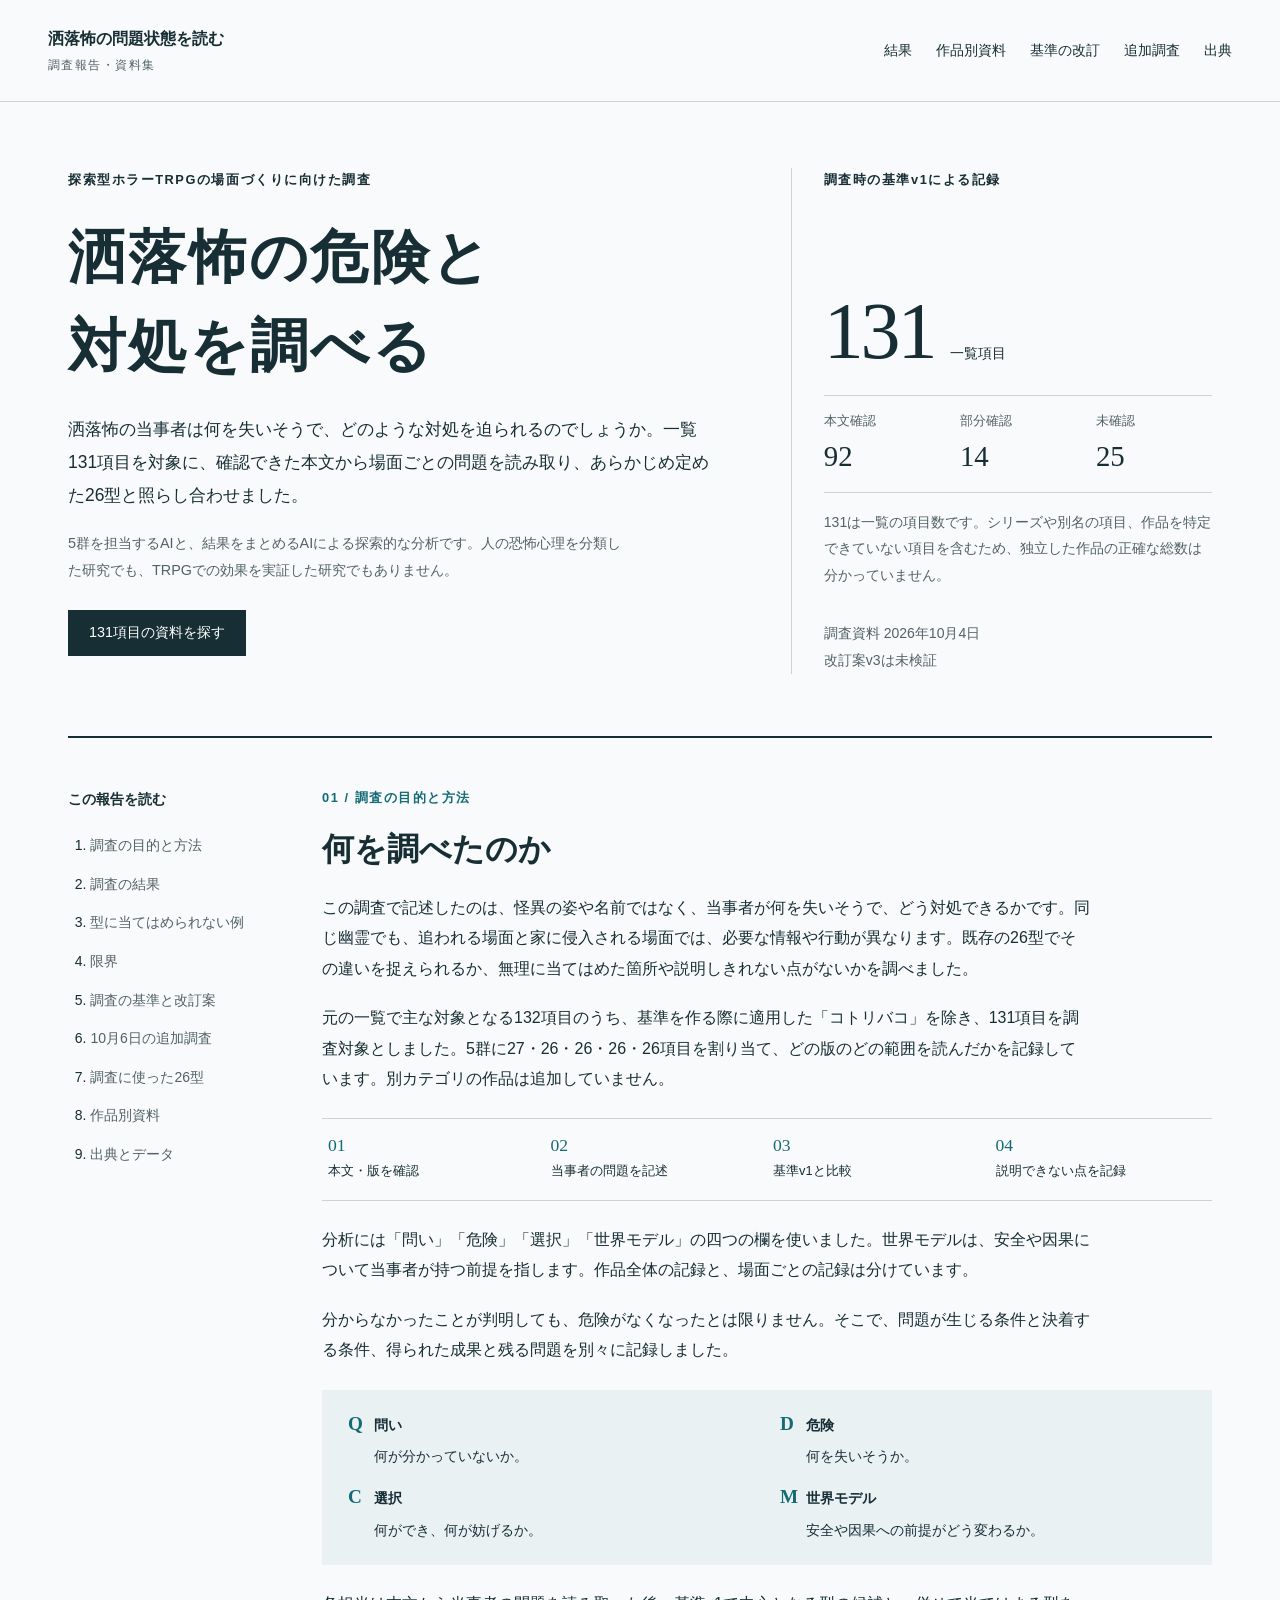
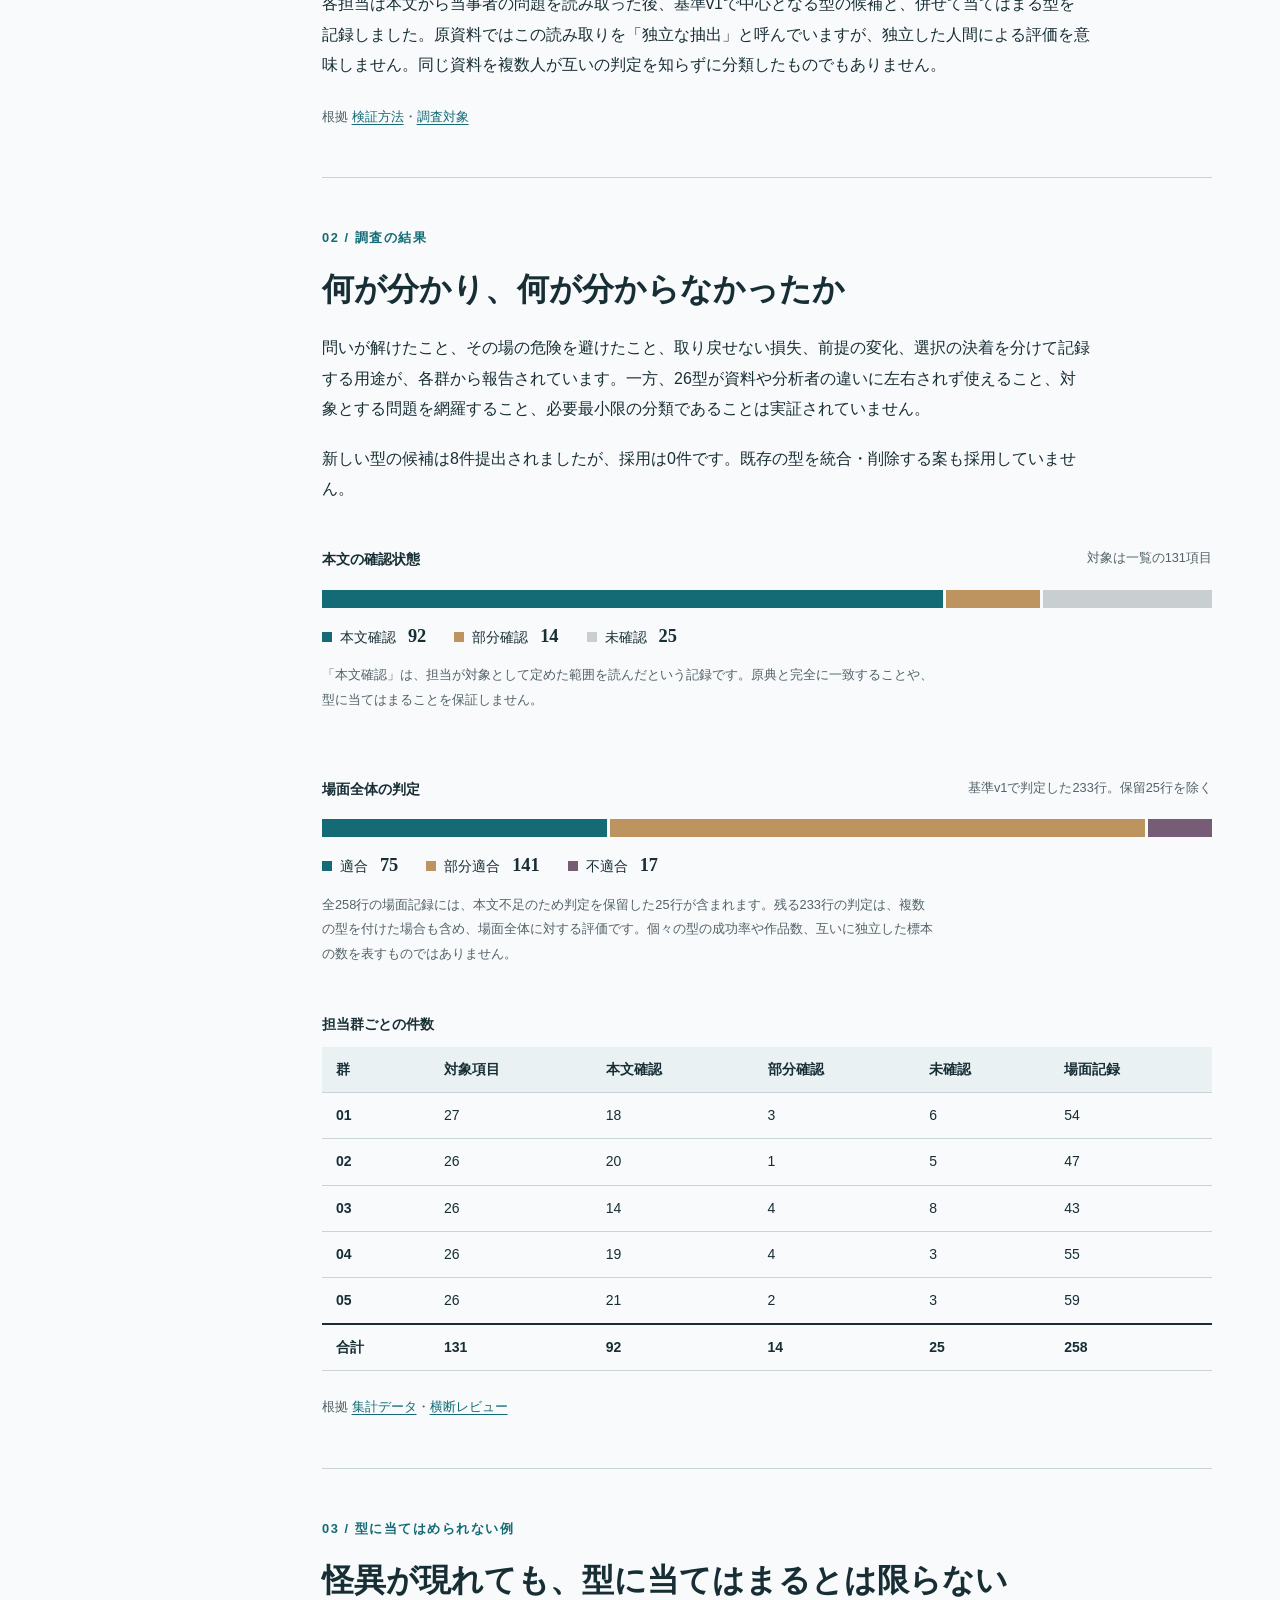
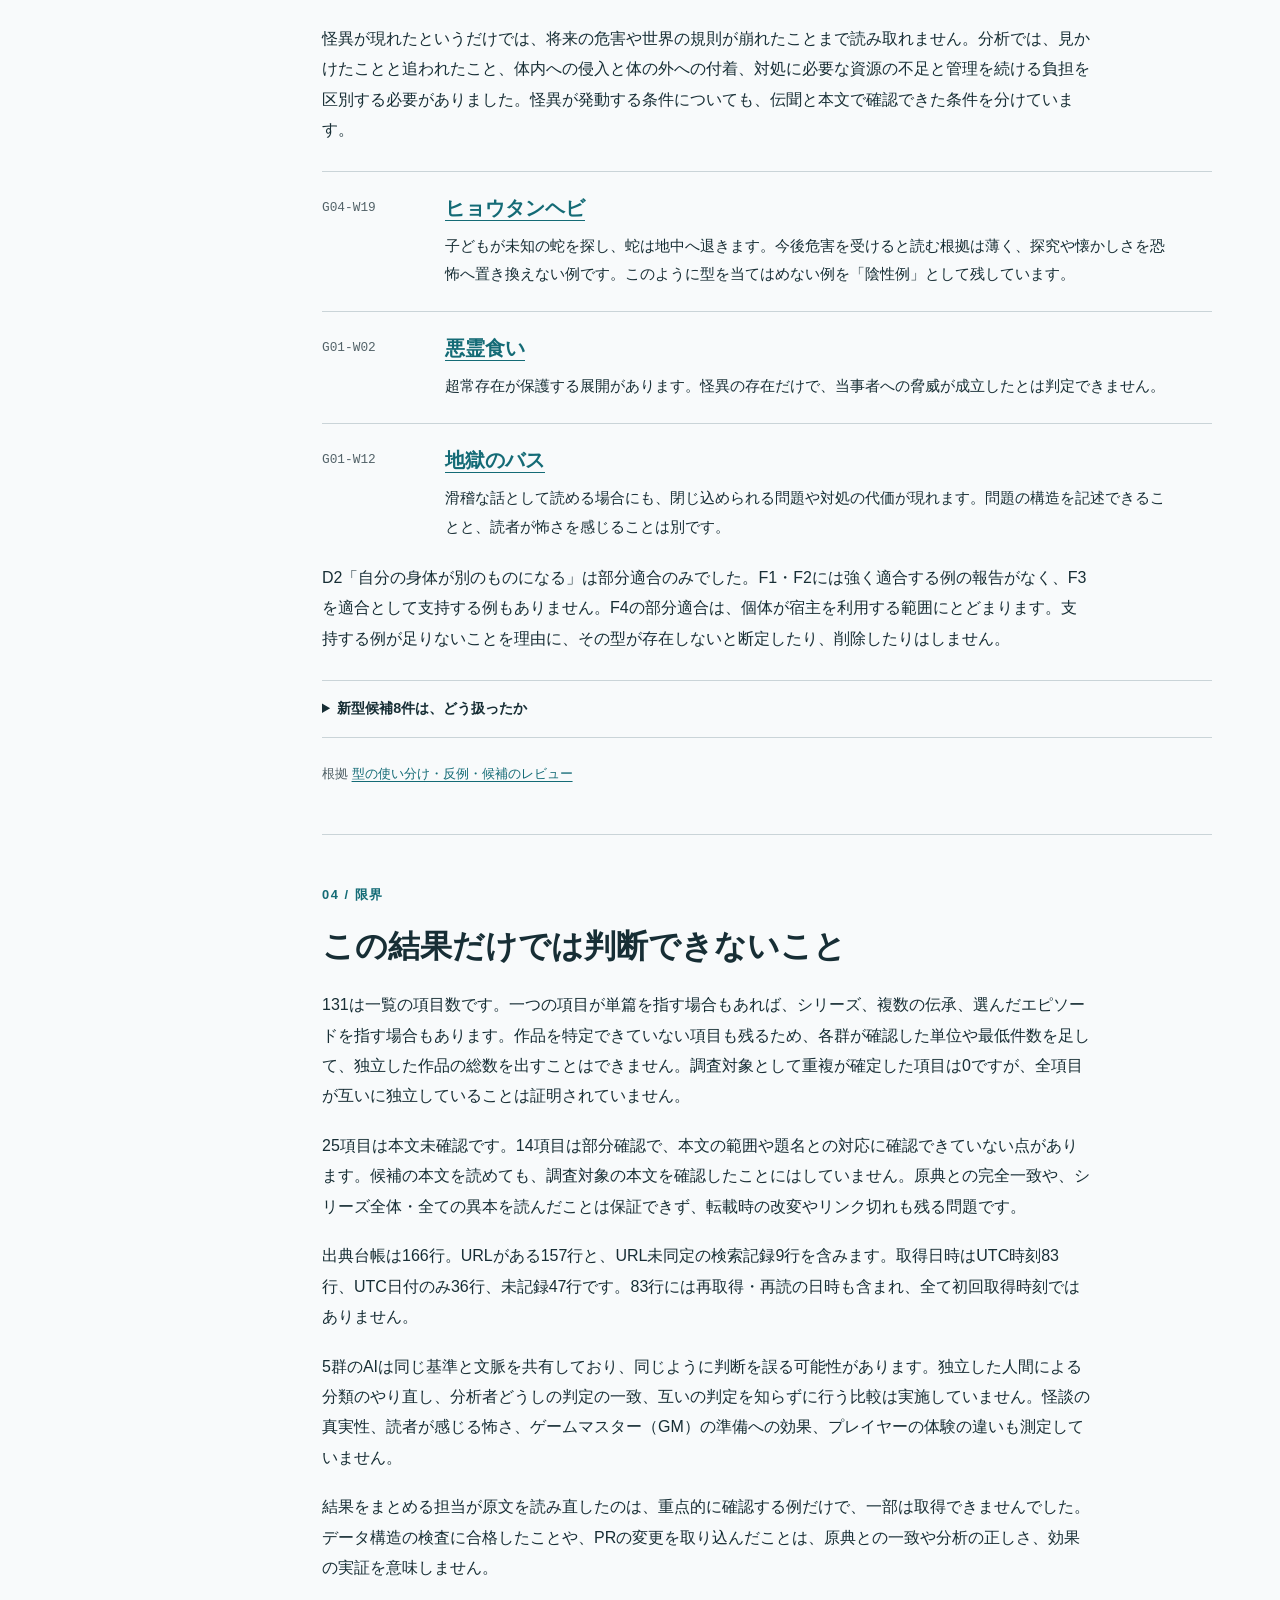
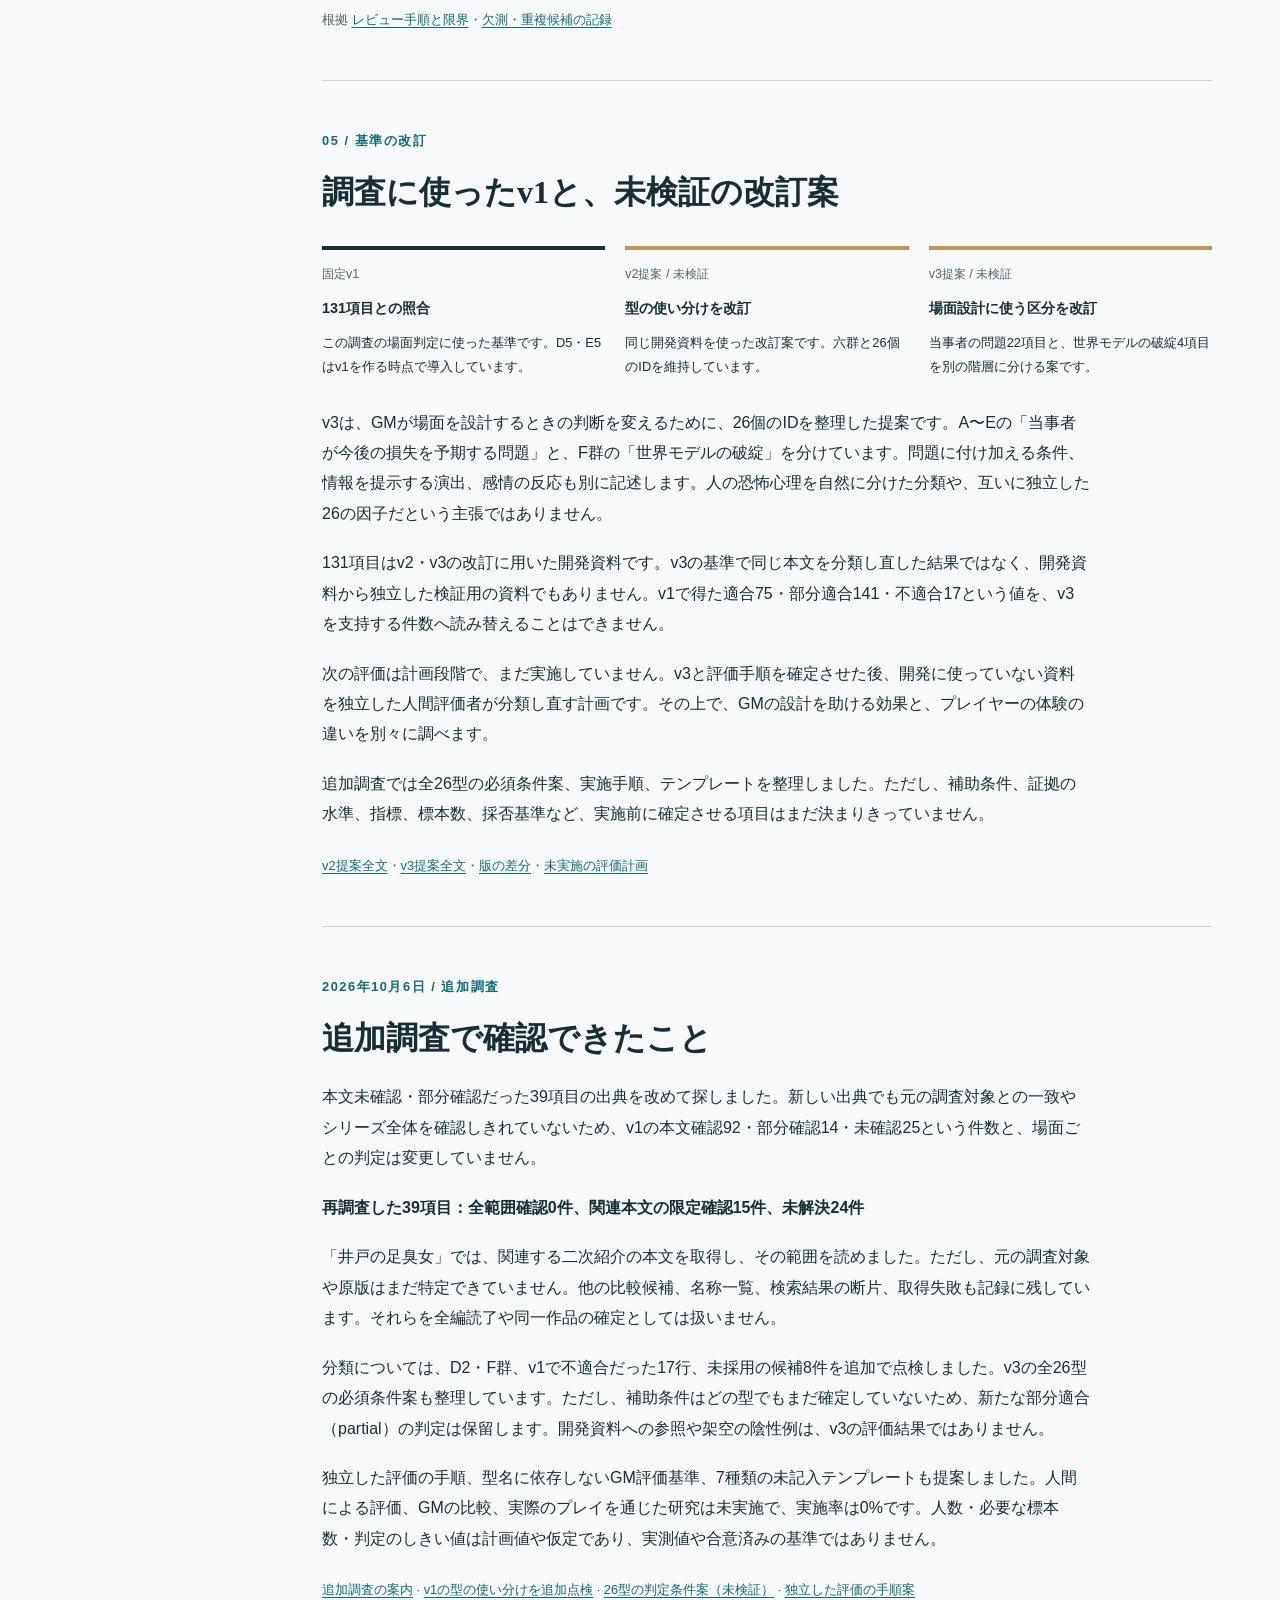
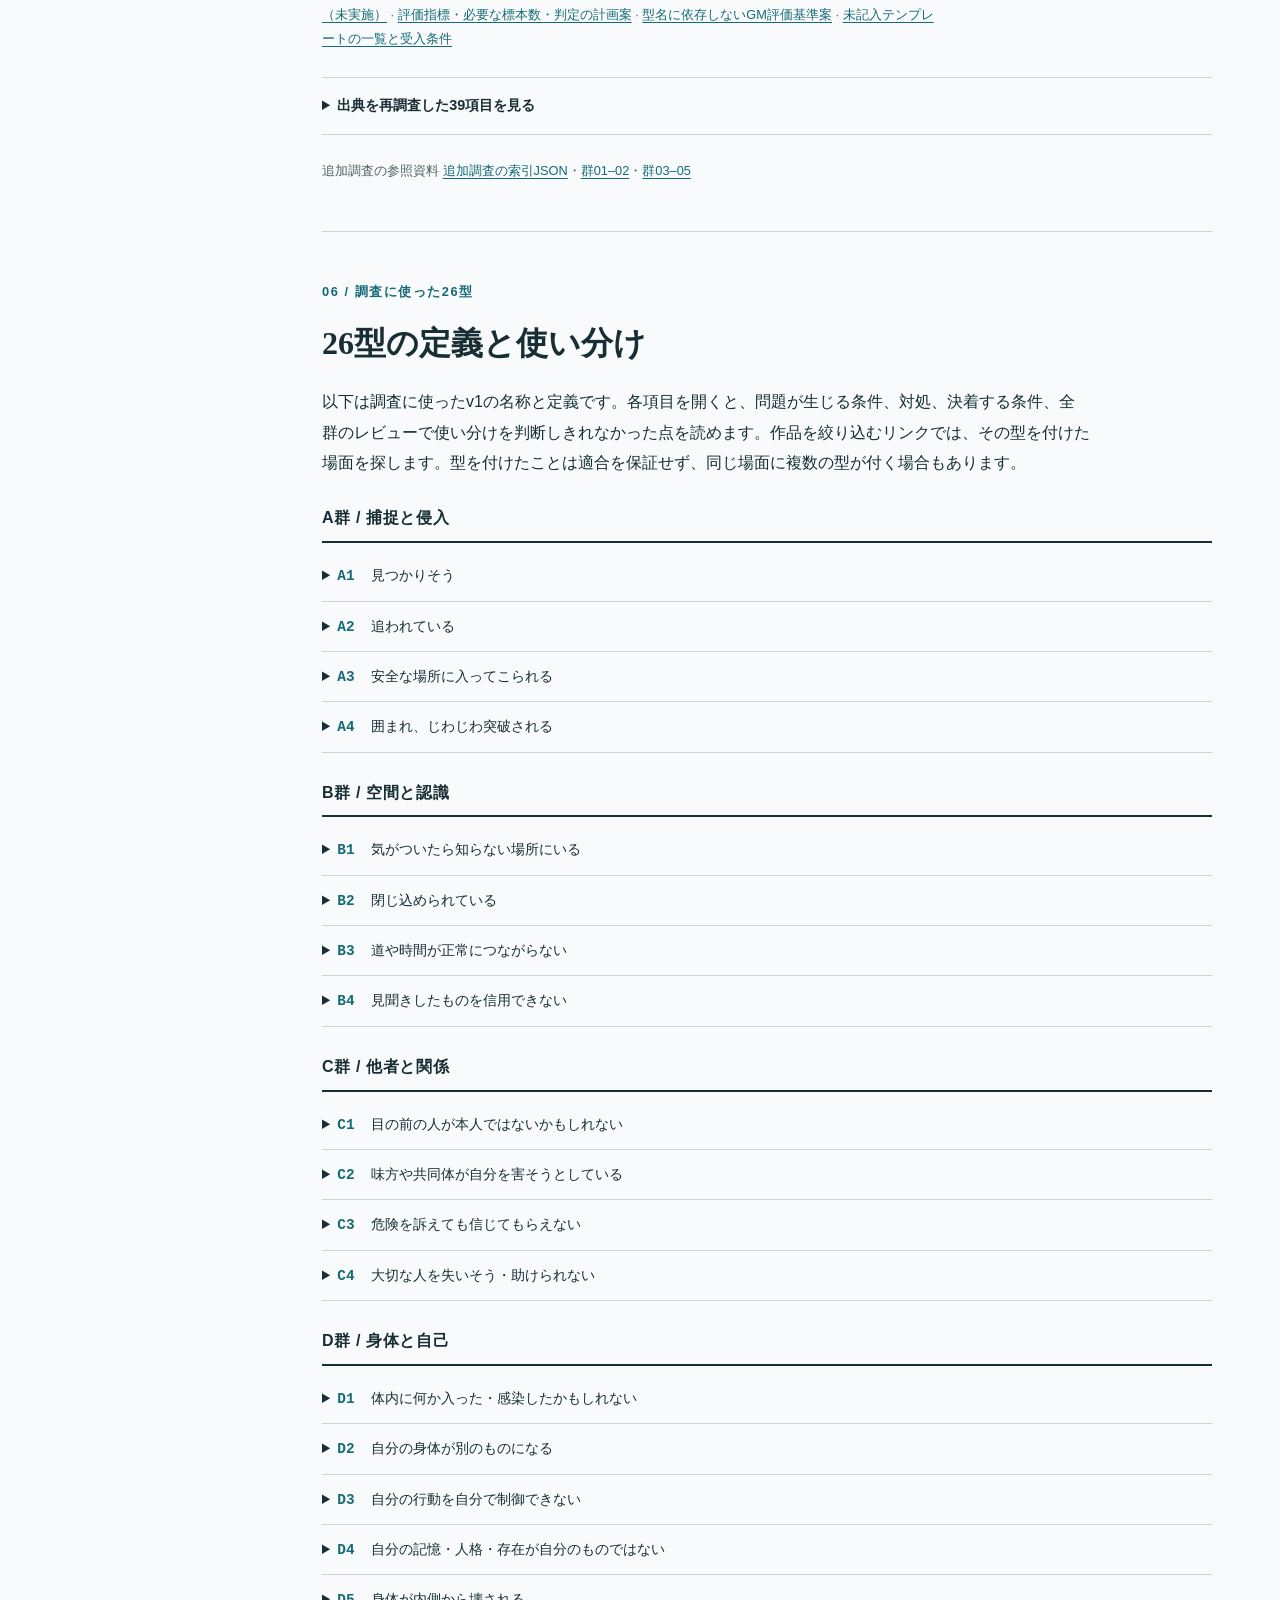
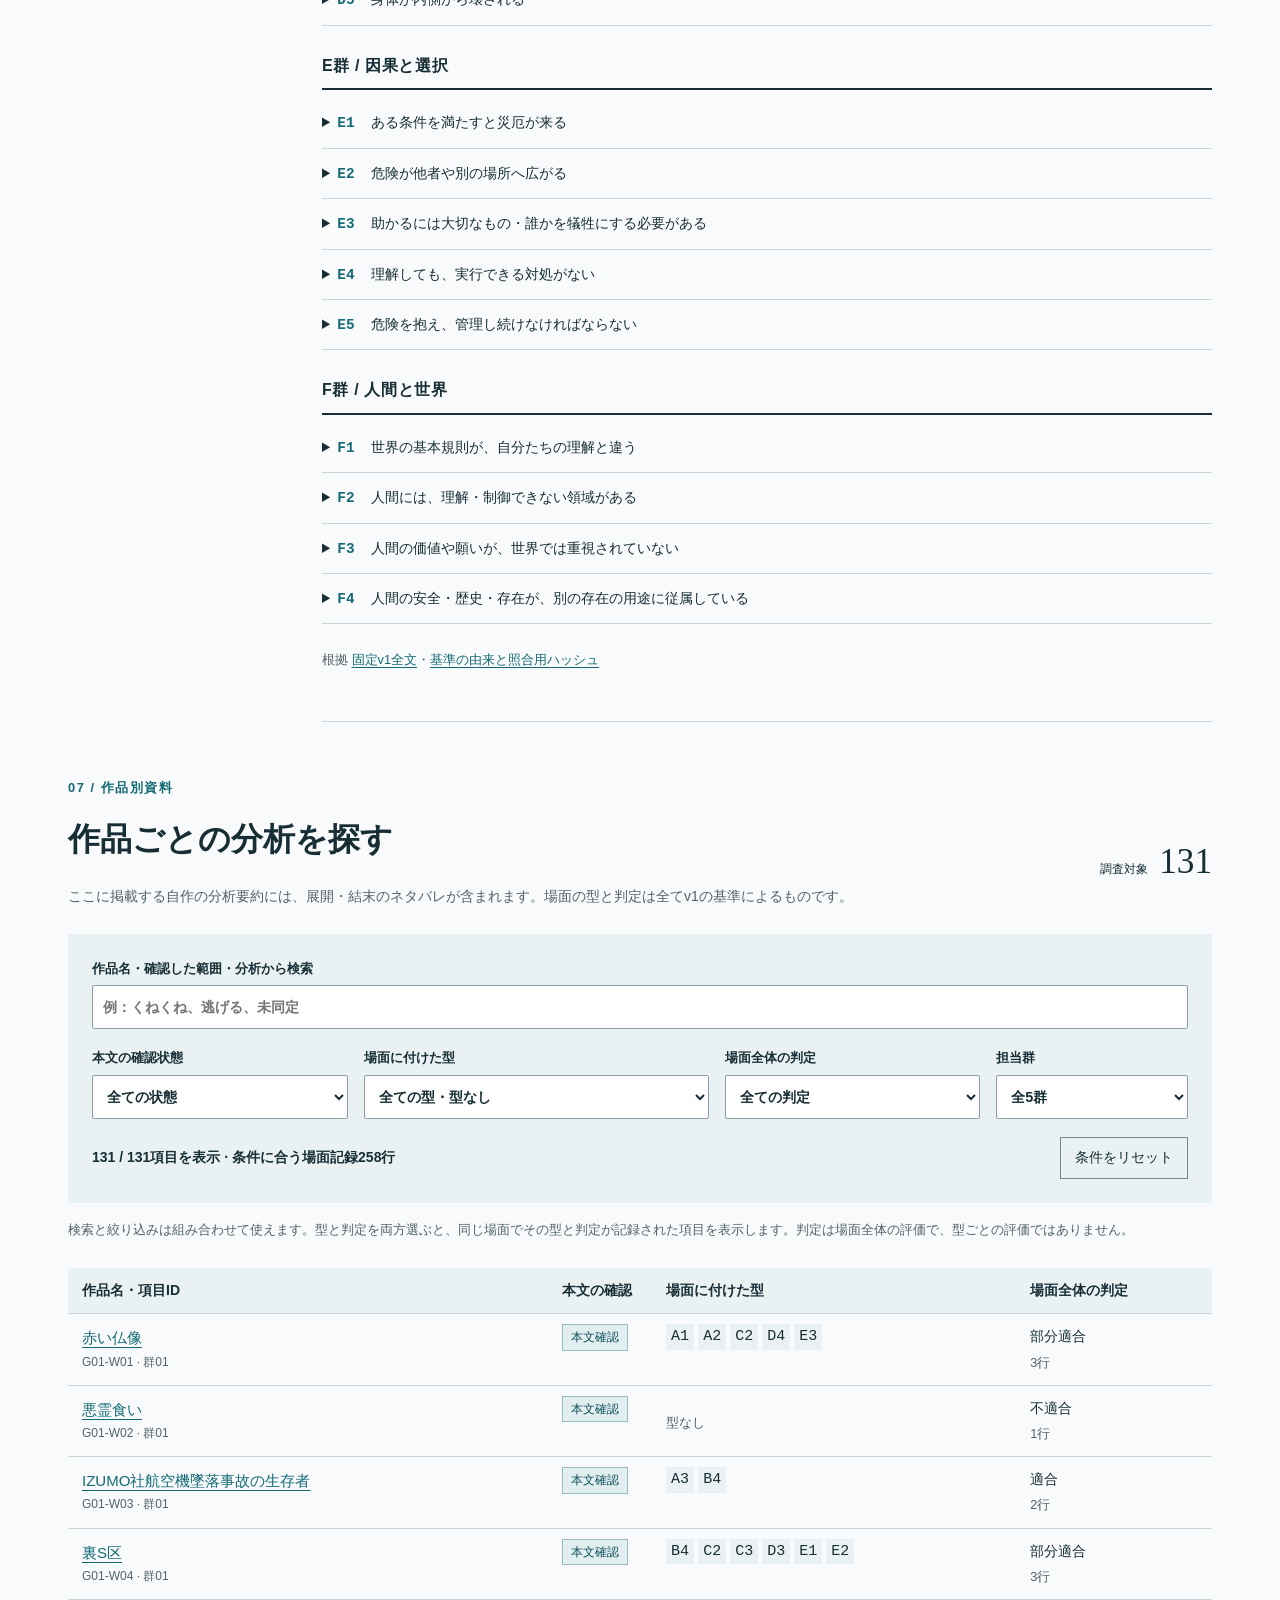
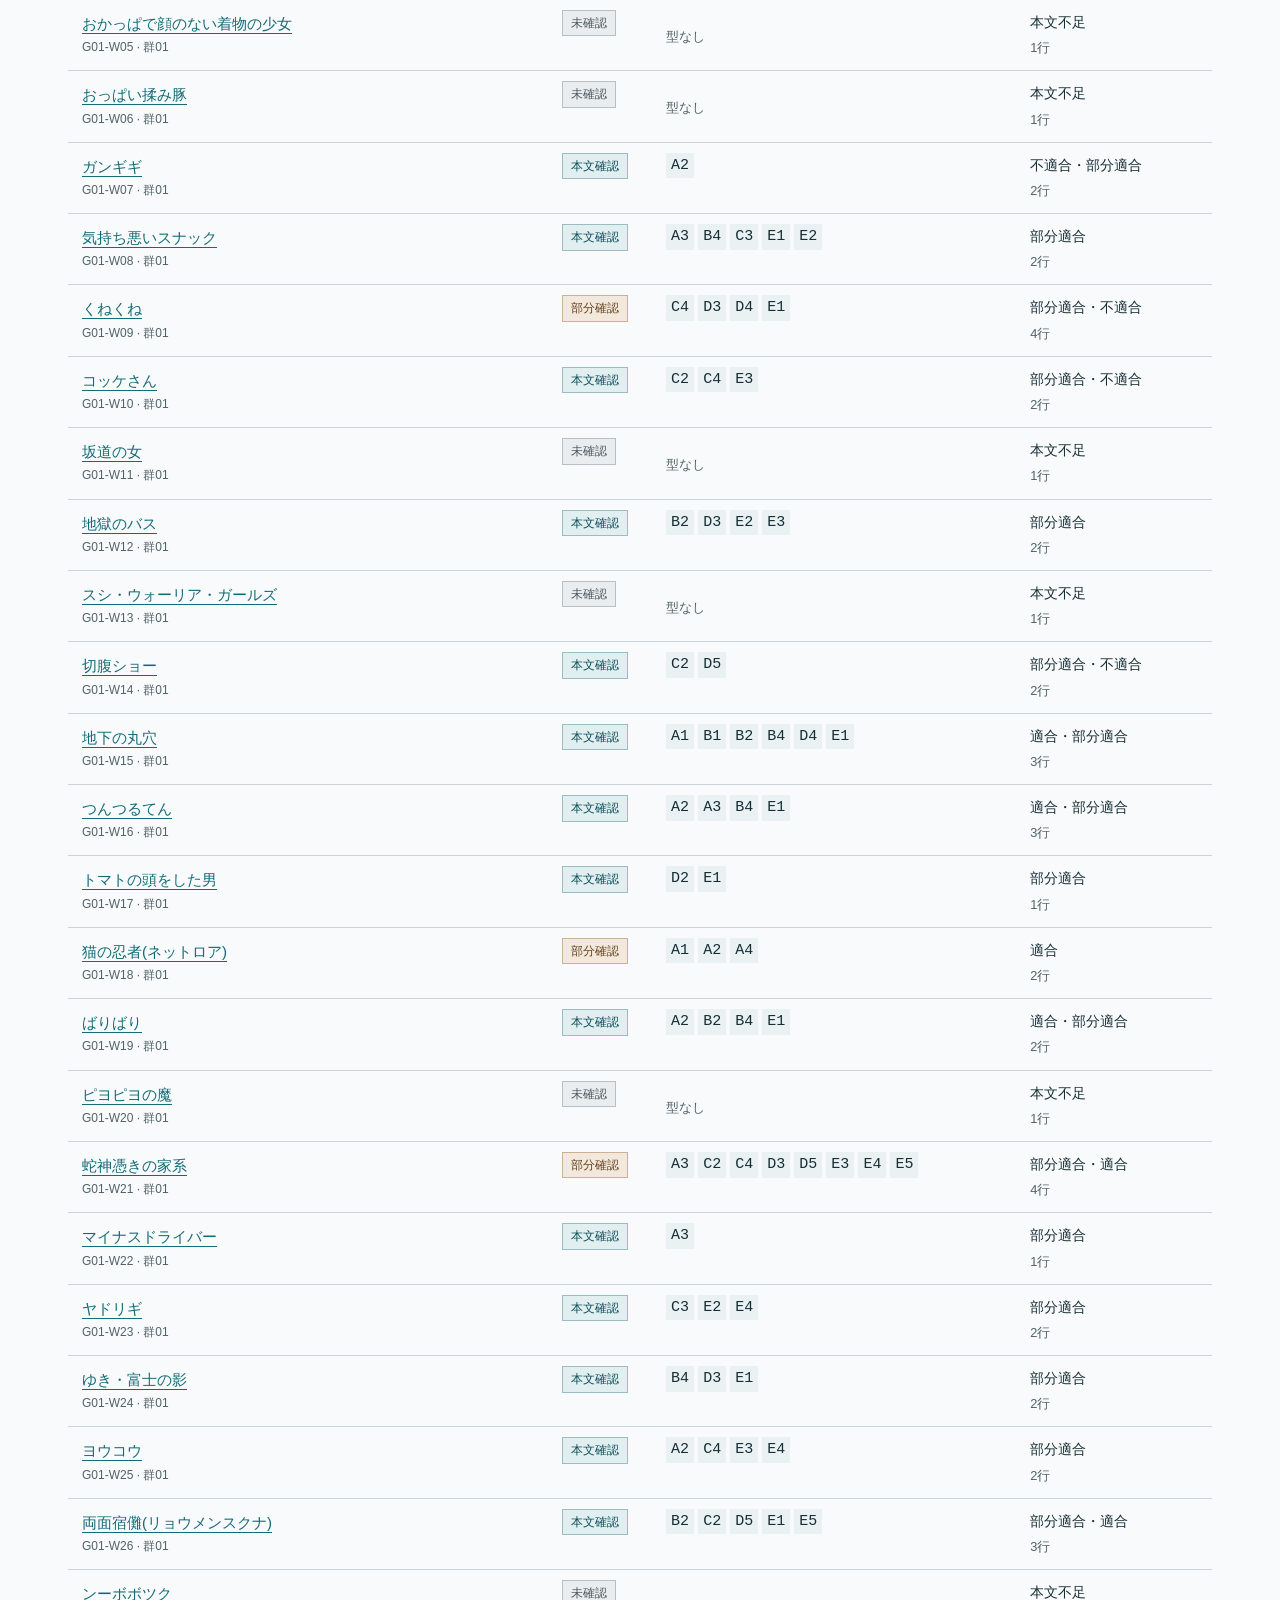
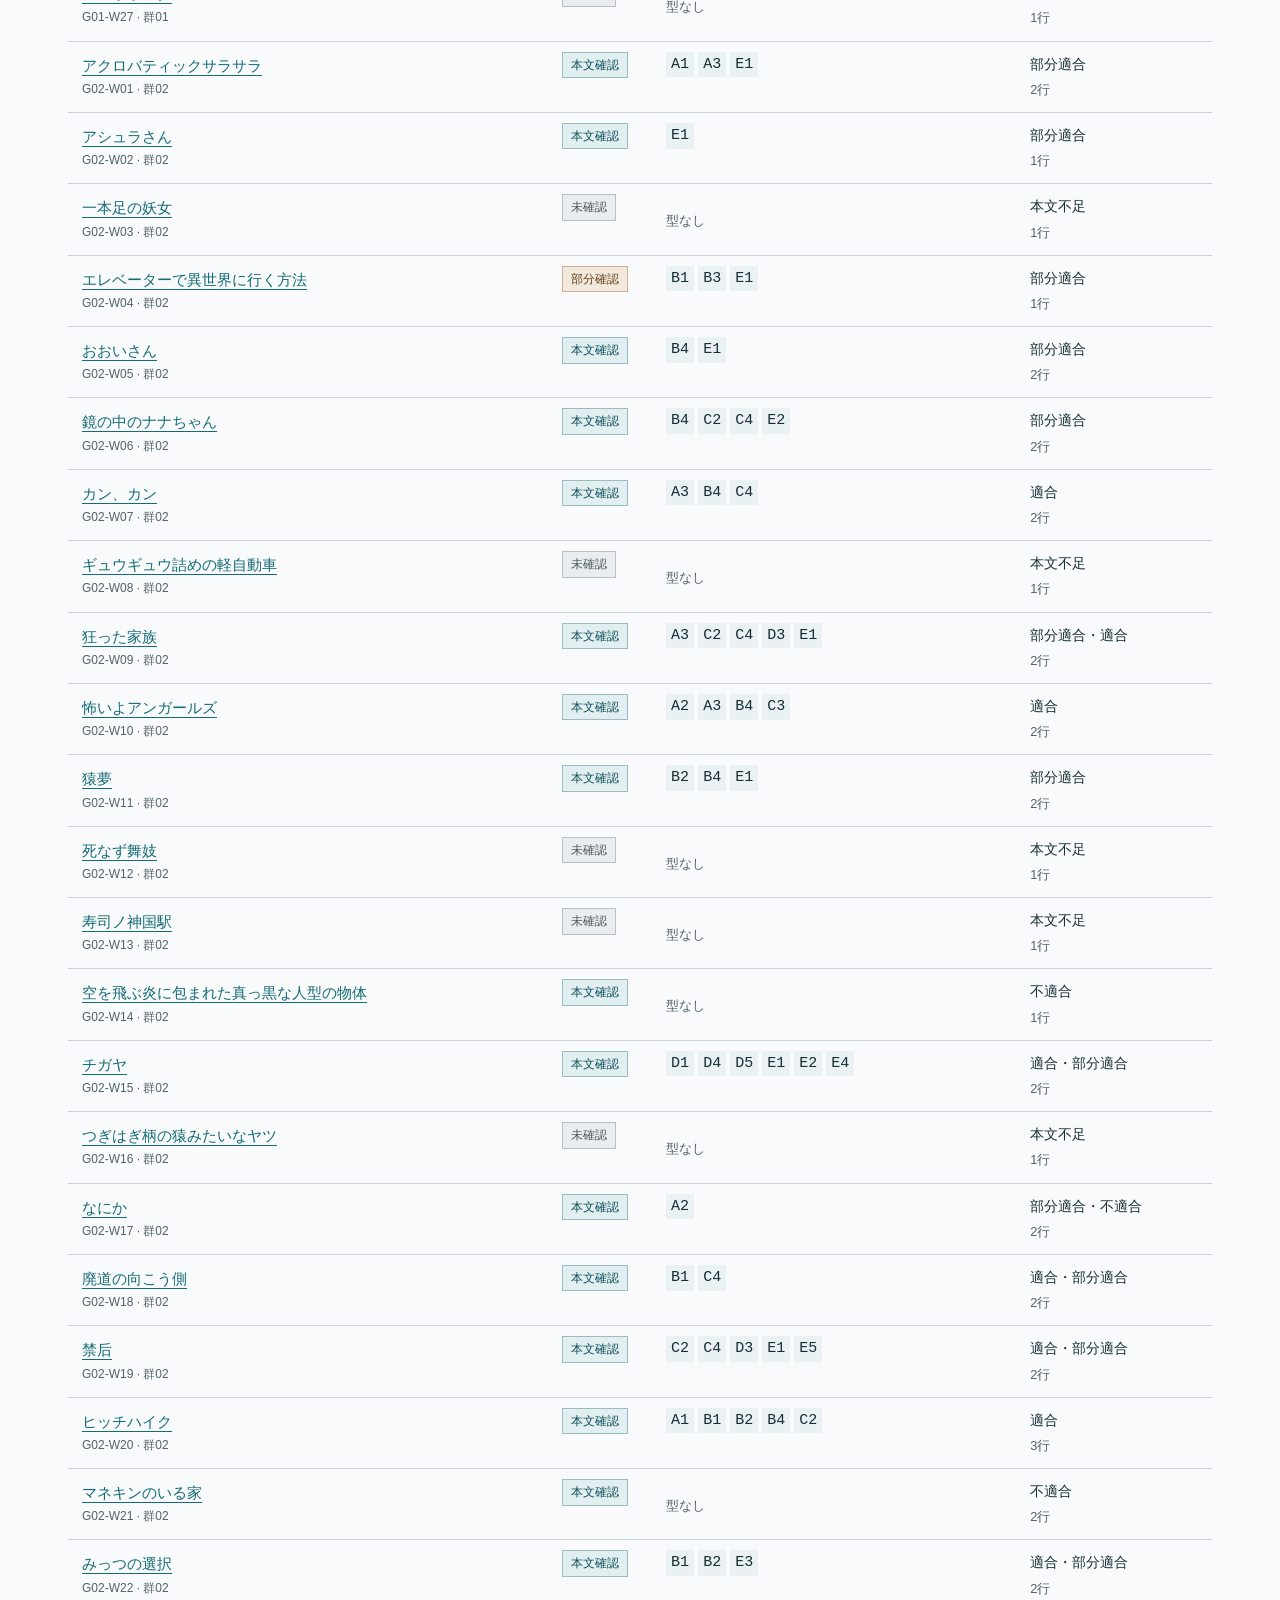
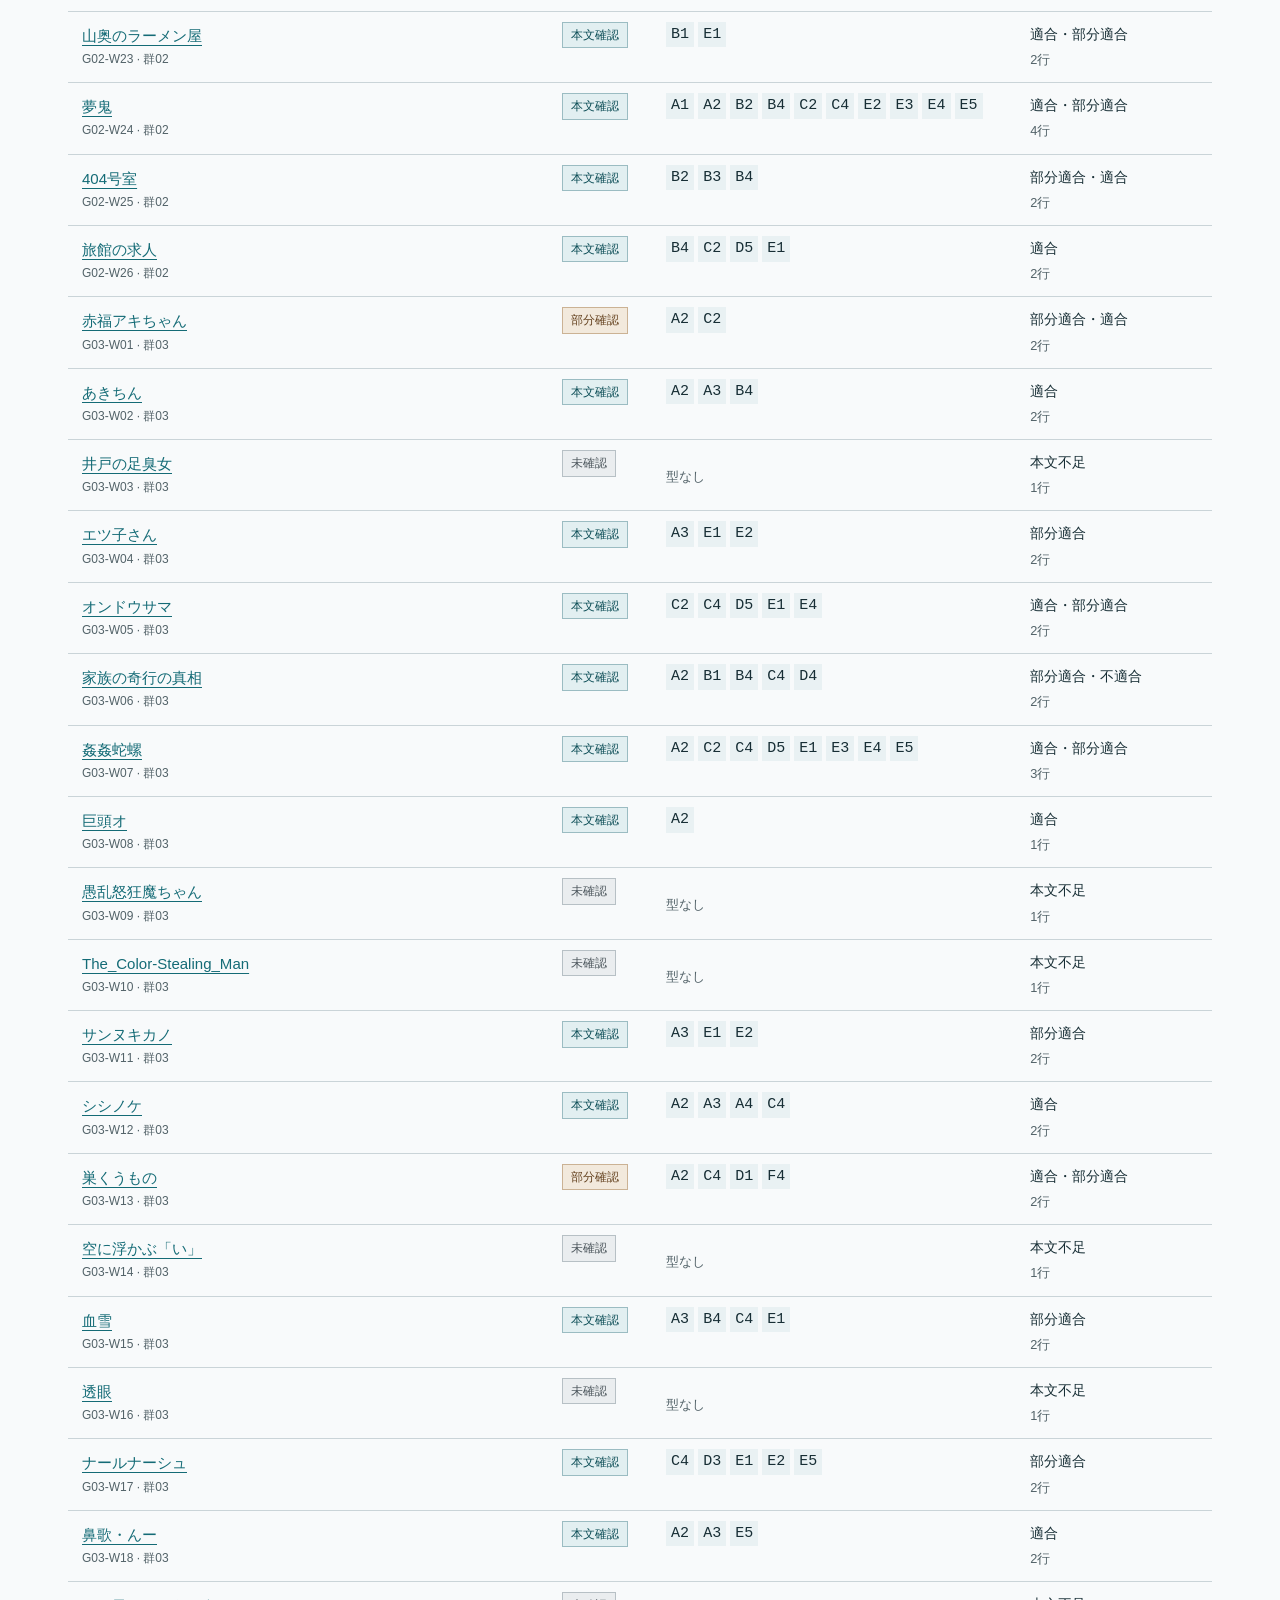
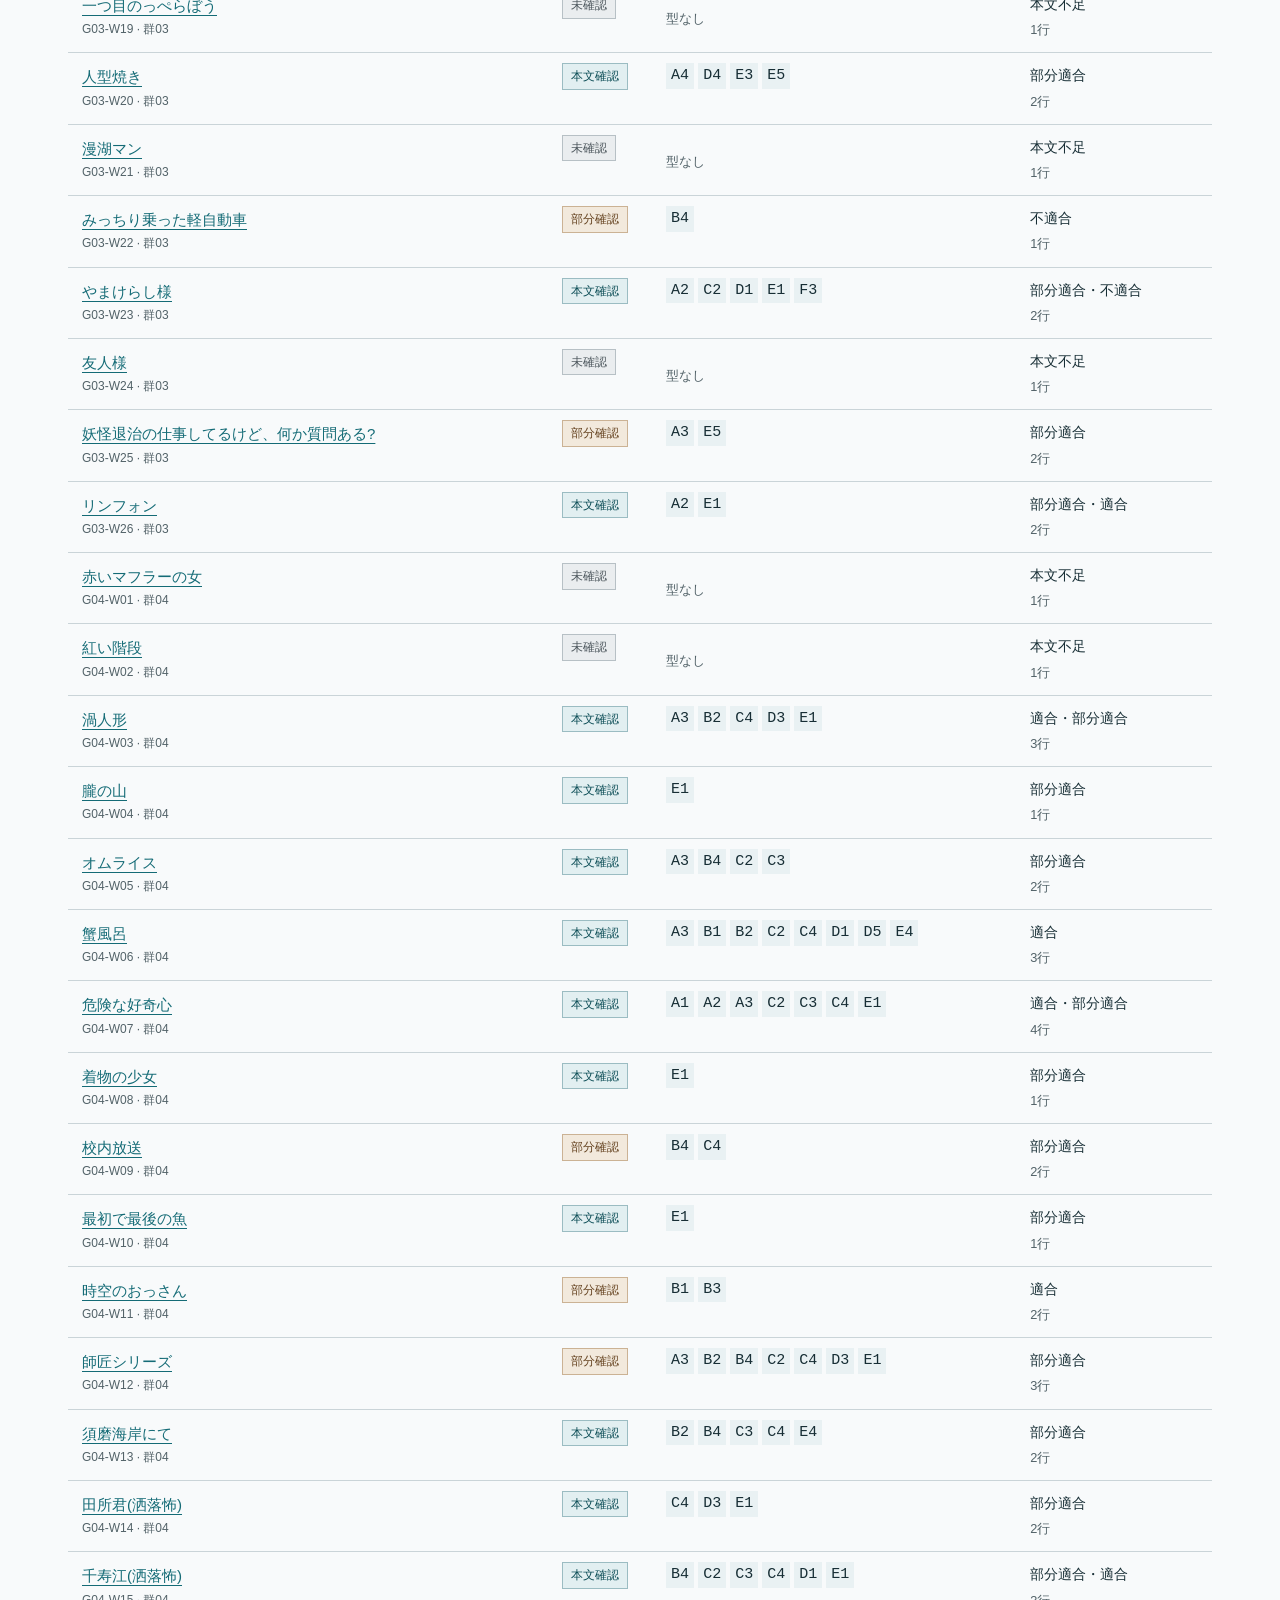
==== docs/index.html @ d5477339 "Improve research site copy with yomiyasu" ====
<!doctype html>
<html lang="ja">
<head>
  <meta charset="utf-8">
  <meta name="viewport" content="width=device-width, initial-scale=1">
  <meta name="description" content="洒落怖の一覧131項目を対象に、当事者が直面する危険や対処を26型と照らし合わせた調査報告。本文を確認できた範囲、場面ごとの判定、分析の限界、未検証の改訂案を掲載しています。">
  <meta name="theme-color" content="#172e35">
  <title>洒落怖の問題状態を読む | 131項目の調査報告</title>
  <link rel="icon" href="favicon.svg" type="image/svg+xml">
  <link rel="stylesheet" href="styles.css">
  <script type="module" src="app.mjs"></script>
</head>
<body>
<a class="skip" href="#main">本文へ移動</a>
<header class="masthead">
  <a class="wordmark" href="./">洒落怖の問題状態を読む <span>調査報告・資料集</span></a>
  <nav aria-label="主要ナビゲーション">
    <a href="#findings">結果</a><a href="#catalogue">作品別資料</a><a href="#versions">基準の改訂</a><a href="#followup">追加調査</a><a href="#sources">出典</a>
  </nav>
</header>
<main id="main">
<div id="report">
  <section class="opening" aria-labelledby="title">
    <div class="opening-copy">
      <p class="eyebrow">探索型ホラーTRPGの場面づくりに向けた調査</p>
      <h1 id="title">洒落怖の危険と<br>対処を調べる</h1>
      <p class="lead">洒落怖の当事者は何を失いそうで、どのような対処を迫られるのでしょうか。一覧131項目を対象に、確認できた本文から場面ごとの問題を読み取り、あらかじめ定めた26型と照らし合わせました。</p>
      <p class="opening-note">5群を担当するAIと、結果をまとめるAIによる探索的な分析です。人の恐怖心理を分類した研究でも、TRPGでの効果を実証した研究でもありません。</p>
      <a class="primary-link" href="#catalogue">131項目の資料を探す</a>
    </div>
    <aside class="overview" aria-label="調査の要点">
      <p class="eyebrow">調査時の基準v1による記録</p>
      <p class="large-number">131<span>一覧項目</span></p>
      <dl class="overview-numbers">
        <div><dt>本文確認</dt><dd>92</dd></div><div><dt>部分確認</dt><dd>14</dd></div><div><dt>未確認</dt><dd>25</dd></div>
      </dl>
      <p>131は一覧の項目数です。シリーズや別名の項目、作品を特定できていない項目を含むため、独立した作品の正確な総数は分かっていません。</p>
      <p class="overview-footer">調査資料 2026年10月4日<br>改訂案v3は未検証</p>
    </aside>
  </section>

  <div class="report-layout">
    <aside class="contents" aria-label="目次">
      <p>この報告を読む</p>
      <ol><li><a href="#question">調査の目的と方法</a></li><li><a href="#findings">調査の結果</a></li><li><a href="#boundaries">型に当てはめられない例</a></li><li><a href="#limits">限界</a></li><li><a href="#versions">調査の基準と改訂案</a></li><li><a href="#followup">10月6日の追加調査</a></li><li><a href="#types">調査に使った26型</a></li><li><a href="#catalogue">作品別資料</a></li><li><a href="#sources">出典とデータ</a></li></ol>
    </aside>
    <article class="report-body">
      <section id="question">
        <p class="section-index">01 / 調査の目的と方法</p>
        <h2>何を調べたのか</h2>
        <p>この調査で記述したのは、怪異の姿や名前ではなく、当事者が何を失いそうで、どう対処できるかです。同じ幽霊でも、追われる場面と家に侵入される場面では、必要な情報や行動が異なります。既存の26型でその違いを捉えられるか、無理に当てはめた箇所や説明しきれない点がないかを調べました。</p>
        <p>元の一覧で主な対象となる132項目のうち、基準を作る際に適用した「コトリバコ」を除き、131項目を調査対象としました。5群に27・26・26・26・26項目を割り当て、どの版のどの範囲を読んだかを記録しています。別カテゴリの作品は追加していません。</p>
        <div class="method-flow" aria-label="調査手順"><span>本文・版を確認</span><span>当事者の問題を記述</span><span>基準v1と比較</span><span>説明できない点を記録</span></div>
        <p>分析には「問い」「危険」「選択」「世界モデル」の四つの欄を使いました。世界モデルは、安全や因果について当事者が持つ前提を指します。作品全体の記録と、場面ごとの記録は分けています。</p>
        <p>分からなかったことが判明しても、危険がなくなったとは限りません。そこで、問題が生じる条件と決着する条件、得られた成果と残る問題を別々に記録しました。</p>
        <dl class="notation"><div><dt><span>Q</span>問い</dt><dd>何が分かっていないか。</dd></div><div><dt><span>D</span>危険</dt><dd>何を失いそうか。</dd></div><div><dt><span>C</span>選択</dt><dd>何ができ、何が妨げるか。</dd></div><div><dt><span>M</span>世界モデル</dt><dd>安全や因果への前提がどう変わるか。</dd></div></dl>
        <p>各担当は本文から当事者の問題を読み取った後、基準v1で中心となる型の候補と、併せて当てはまる型を記録しました。原資料ではこの読み取りを「独立な抽出」と呼んでいますが、独立した人間による評価を意味しません。同じ資料を複数人が互いの判定を知らずに分類したものでもありません。</p>
        <p class="reference">根拠 <a data-repo="methods/validation.md" href="https://github.com/oXyut/scare-pattern-validation/blob/148359afaa05072f95c3b57b374897f381ad093a/methods/validation.md">検証方法</a>・<a data-repo="assignments/groups.json" href="https://github.com/oXyut/scare-pattern-validation/blob/148359afaa05072f95c3b57b374897f381ad093a/assignments/groups.json">調査対象</a></p>
      </section>

      <section id="findings">
        <p class="section-index">02 / 調査の結果</p>
        <h2>何が分かり、何が分からなかったか</h2>
        <p>問いが解けたこと、その場の危険を避けたこと、取り戻せない損失、前提の変化、選択の決着を分けて記録する用途が、各群から報告されています。一方、26型が資料や分析者の違いに左右されず使えること、対象とする問題を網羅すること、必要最小限の分類であることは実証されていません。</p>
        <p>新しい型の候補は8件提出されましたが、採用は0件です。既存の型を統合・削除する案も採用していません。</p>
        <figure class="count-figure">
          <figcaption><strong>本文の確認状態</strong><span>対象は一覧の131項目</span></figcaption>
          <div class="stacked" aria-label="本文確認92、部分確認14、未確認25"><span class="verified" style="flex:92"></span><span class="partial" style="flex:14"></span><span class="unverified" style="flex:25"></span></div>
          <ul class="legend"><li><i class="verified"></i>本文確認 <b>92</b></li><li><i class="partial"></i>部分確認 <b>14</b></li><li><i class="unverified"></i>未確認 <b>25</b></li></ul>
          <p>「本文確認」は、担当が対象として定めた範囲を読んだという記録です。原典と完全に一致することや、型に当てはまることを保証しません。</p>
        </figure>
        <figure class="count-figure">
          <figcaption><strong>場面全体の判定</strong><span>基準v1で判定した233行。保留25行を除く</span></figcaption>
          <div class="stacked" aria-label="適合75、部分適合141、不適合17"><span class="verified" style="flex:75"></span><span class="partial" style="flex:141"></span><span class="negative" style="flex:17"></span></div>
          <ul class="legend"><li><i class="verified"></i>適合 <b>75</b></li><li><i class="partial"></i>部分適合 <b>141</b></li><li><i class="negative"></i>不適合 <b>17</b></li></ul>
          <p>全258行の場面記録には、本文不足のため判定を保留した25行が含まれます。残る233行の判定は、複数の型を付けた場合も含め、場面全体に対する評価です。個々の型の成功率や作品数、互いに独立した標本の数を表すものではありません。</p>
        </figure>
        <div class="table-scroll" tabindex="0" role="region" aria-label="群別件数表"><table><caption>担当群ごとの件数</caption><thead><tr><th scope="col">群</th><th scope="col">対象項目</th><th scope="col">本文確認</th><th scope="col">部分確認</th><th scope="col">未確認</th><th scope="col">場面記録</th></tr></thead><tbody><tr><th scope="row">01</th><td>27</td><td>18</td><td>3</td><td>6</td><td>54</td></tr><tr><th scope="row">02</th><td>26</td><td>20</td><td>1</td><td>5</td><td>47</td></tr><tr><th scope="row">03</th><td>26</td><td>14</td><td>4</td><td>8</td><td>43</td></tr><tr><th scope="row">04</th><td>26</td><td>19</td><td>4</td><td>3</td><td>55</td></tr><tr><th scope="row">05</th><td>26</td><td>21</td><td>2</td><td>3</td><td>59</td></tr></tbody><tfoot><tr><th scope="row">合計</th><td>131</td><td>92</td><td>14</td><td>25</td><td>258</td></tr></tfoot></table></div>
        <p class="reference">根拠 <a data-repo="integration/data/summary.json" href="https://github.com/oXyut/scare-pattern-validation/blob/148359afaa05072f95c3b57b374897f381ad093a/integration/data/summary.json">集計データ</a>・<a data-repo="integration/reports/robustness.md" href="https://github.com/oXyut/scare-pattern-validation/blob/148359afaa05072f95c3b57b374897f381ad093a/integration/reports/robustness.md">横断レビュー</a></p>
      </section>

      <section id="boundaries">
        <p class="section-index">03 / 型に当てはめられない例</p>
        <h2>怪異が現れても、型に当てはまるとは限らない</h2>
        <p>怪異が現れたというだけでは、将来の危害や世界の規則が崩れたことまで読み取れません。分析では、見かけたことと追われたこと、体内への侵入と体の外への付着、対処に必要な資源の不足と管理を続ける負担を区別する必要がありました。怪異が発動する条件についても、伝聞と本文で確認できた条件を分けています。</p>
        <div class="example-row"><span>G04-W19</span><div><h3><a href="#work=G04-W19">ヒョウタンヘビ</a></h3><p>子どもが未知の蛇を探し、蛇は地中へ退きます。今後危害を受けると読む根拠は薄く、探究や懐かしさを恐怖へ置き換えない例です。このように型を当てはめない例を「陰性例」として残しています。</p></div></div>
        <div class="example-row"><span>G01-W02</span><div><h3><a href="#work=G01-W02">悪霊食い</a></h3><p>超常存在が保護する展開があります。怪異の存在だけで、当事者への脅威が成立したとは判定できません。</p></div></div>
        <div class="example-row"><span>G01-W12</span><div><h3><a href="#work=G01-W12">地獄のバス</a></h3><p>滑稽な話として読める場合にも、閉じ込められる問題や対処の代価が現れます。問題の構造を記述できることと、読者が怖さを感じることは別です。</p></div></div>
        <p>D2「自分の身体が別のものになる」は部分適合のみでした。F1・F2には強く適合する例の報告がなく、F3を適合として支持する例もありません。F4の部分適合は、個体が宿主を利用する範囲にとどまります。支持する例が足りないことを理由に、その型が存在しないと断定したり、削除したりはしません。</p>
        <details class="document-details"><summary>新型候補8件は、どう扱ったか</summary><div class="table-scroll" tabindex="0" role="region" aria-label="新型候補の整理"><table><thead><tr><th scope="col">候補の内容</th><th scope="col">提出件数</th><th scope="col">全群を通じた判断</th></tr></thead><tbody><tr><th scope="row">直接危害</th><td>3</td><td>A2の範囲を広げる案や、接触後の状況、順序・期限の補足で記述する案との比較を保留。</td></tr><tr><th scope="row">公的露見・標的情報の取得</th><td>2</td><td>社会的な損失と追手が情報を得ることを分け、補足する欄への記録を優先。</td></tr><tr><th scope="row">社会的正常性の不透明さ</th><td>1</td><td>今後の具体的な損失が読み取れない場合は、型の対象範囲に入れず、提示の効果として記述。</td></tr><tr><th scope="row">外部付着</th><td>1</td><td>D1の体内への侵入と区別し、付着する位置や接触経路などの補足で記述する案と比較。</td></tr><tr><th scope="row">追跡のない再加害予期</th><td>1</td><td>再び危害を受ける予期を記す欄を優先。有効な管理を伴わない場合はE5に入れない。</td></tr></tbody></table></div><p>採用は0件です。候補が8件あることは、独立した新しい型が8種類成立したことを意味しません。</p></details>
        <p class="reference">根拠 <a data-repo="integration/reports/robustness.md" href="https://github.com/oXyut/scare-pattern-validation/blob/148359afaa05072f95c3b57b374897f381ad093a/integration/reports/robustness.md">型の使い分け・反例・候補のレビュー</a></p>
      </section>

      <section id="limits">
        <p class="section-index">04 / 限界</p>
        <h2>この結果だけでは判断できないこと</h2>
        <p>131は一覧の項目数です。一つの項目が単篇を指す場合もあれば、シリーズ、複数の伝承、選んだエピソードを指す場合もあります。作品を特定できていない項目も残るため、各群が確認した単位や最低件数を足して、独立した作品の総数を出すことはできません。調査対象として重複が確定した項目は0ですが、全項目が互いに独立していることは証明されていません。</p>
        <p>25項目は本文未確認です。14項目は部分確認で、本文の範囲や題名との対応に確認できていない点があります。候補の本文を読めても、調査対象の本文を確認したことにはしていません。原典との完全一致や、シリーズ全体・全ての異本を読んだことは保証できず、転載時の改変やリンク切れも残る問題です。</p>
        <p>出典台帳は166行。URLがある157行と、URL未同定の検索記録9行を含みます。取得日時はUTC時刻83行、UTC日付のみ36行、未記録47行です。83行には再取得・再読の日時も含まれ、全て初回取得時刻ではありません。</p>
        <p>5群のAIは同じ基準と文脈を共有しており、同じように判断を誤る可能性があります。独立した人間による分類のやり直し、分析者どうしの判定の一致、互いの判定を知らずに行う比較は実施していません。怪談の真実性、読者が感じる怖さ、ゲームマスター（GM）の準備への効果、プレイヤーの体験の違いも測定していません。</p>
        <p>結果をまとめる担当が原文を読み直したのは、重点的に確認する例だけで、一部は取得できませんでした。データ構造の検査に合格したことや、PRの変更を取り込んだことは、原典との一致や分析の正しさ、効果の実証を意味しません。</p>
        <p class="reference">根拠 <a data-repo="integration/reports/robustness.md" href="https://github.com/oXyut/scare-pattern-validation/blob/148359afaa05072f95c3b57b374897f381ad093a/integration/reports/robustness.md">レビュー手順と限界</a>・<a data-repo="integration/data/summary.json" href="https://github.com/oXyut/scare-pattern-validation/blob/148359afaa05072f95c3b57b374897f381ad093a/integration/data/summary.json">欠測・重複候補の記録</a></p>
      </section>

      <section id="versions">
        <p class="section-index">05 / 基準の改訂</p>
        <h2>調査に使ったv1と、未検証の改訂案</h2>
        <div class="version-line"><div><span>固定v1</span><strong>131項目との照合</strong><p>この調査の場面判定に使った基準です。D5・E5はv1を作る時点で導入しています。</p></div><div><span>v2提案 / 未検証</span><strong>型の使い分けを改訂</strong><p>同じ開発資料を使った改訂案です。六群と26個のIDを維持しています。</p></div><div><span>v3提案 / 未検証</span><strong>場面設計に使う区分を改訂</strong><p>当事者の問題22項目と、世界モデルの破綻4項目を別の階層に分ける案です。</p></div></div>
        <p>v3は、GMが場面を設計するときの判断を変えるために、26個のIDを整理した提案です。A〜Eの「当事者が今後の損失を予期する問題」と、F群の「世界モデルの破綻」を分けています。問題に付け加える条件、情報を提示する演出、感情の反応も別に記述します。人の恐怖心理を自然に分けた分類や、互いに独立した26の因子だという主張ではありません。</p>
        <p>131項目はv2・v3の改訂に用いた開発資料です。v3の基準で同じ本文を分類し直した結果ではなく、開発資料から独立した検証用の資料でもありません。v1で得た適合75・部分適合141・不適合17という値を、v3を支持する件数へ読み替えることはできません。</p>
        <p>次の評価は計画段階で、まだ実施していません。v3と評価手順を確定させた後、開発に使っていない資料を独立した人間評価者が分類し直す計画です。その上で、GMの設計を助ける効果と、プレイヤーの体験の違いを別々に調べます。</p>
        <p>追加調査では全26型の必須条件案、実施手順、テンプレートを整理しました。ただし、補助条件、証拠の水準、指標、標本数、採否基準など、実施前に確定させる項目はまだ決まりきっていません。</p>
        <p class="reference"><a data-repo="baseline/v2-proposed/report.md" href="https://github.com/oXyut/scare-pattern-validation/blob/148359afaa05072f95c3b57b374897f381ad093a/baseline/v2-proposed/report.md">v2提案全文</a>・<a data-repo="baseline/v3-proposed/report.md" href="https://github.com/oXyut/scare-pattern-validation/blob/148359afaa05072f95c3b57b374897f381ad093a/baseline/v3-proposed/report.md">v3提案全文</a>・<a data-repo="baseline/v3-proposed/revision-notes.md" href="https://github.com/oXyut/scare-pattern-validation/blob/148359afaa05072f95c3b57b374897f381ad093a/baseline/v3-proposed/revision-notes.md">版の差分</a>・<a data-repo="methods/v3-evaluation-plan.md" href="https://github.com/oXyut/scare-pattern-validation/blob/148359afaa05072f95c3b57b374897f381ad093a/methods/v3-evaluation-plan.md">未実施の評価計画</a></p>
      </section>

      <section id="followup" aria-labelledby="followup-title">
        <p class="section-index">2026年10月6日 / 追加調査</p>
        <h2 id="followup-title">追加調査で確認できたこと</h2>
        <p>本文未確認・部分確認だった39項目の出典を改めて探しました。新しい出典でも元の調査対象との一致やシリーズ全体を確認しきれていないため、v1の本文確認92・部分確認14・未確認25という件数と、場面ごとの判定は変更していません。</p>
        <p id="followup-counts" class="followup-state">追加調査の件数を読み込み中です。</p>
        <p>「井戸の足臭女」では、関連する二次紹介の本文を取得し、その範囲を読めました。ただし、元の調査対象や原版はまだ特定できていません。他の比較候補、名称一覧、検索結果の断片、取得失敗も記録に残しています。それらを全編読了や同一作品の確定としては扱いません。</p>
        <p>分類については、D2・F群、v1で不適合だった17行、未採用の候補8件を追加で点検しました。v3の全26型の必須条件案も整理しています。ただし、補助条件はどの型でもまだ確定していないため、新たな部分適合（partial）の判定は保留します。開発資料への参照や架空の陰性例は、v3の評価結果ではありません。</p>
        <p>独立した評価の手順、型名に依存しないGM評価基準、7種類の未記入テンプレートも提案しました。人間による評価、GMの比較、実際のプレイを通じた研究は未実施で、実施率は0%です。人数・必要な標本数・判定のしきい値は計画値や仮定であり、実測値や合意済みの基準ではありません。</p>
        <p id="followup-links" class="reference"><a data-followup="followup/README.md" href="https://github.com/oXyut/scare-pattern-validation/blob/0ae18c3b5c9b20df8560c2d352a8cdcad2c7e5e3/followup/README.md">追加調査の案内</a>・<a data-followup="followup/classification/v3-codebook.md" href="https://github.com/oXyut/scare-pattern-validation/blob/0ae18c3b5c9b20df8560c2d352a8cdcad2c7e5e3/followup/classification/v3-codebook.md">型ごとの判定条件案</a>・<a data-followup="followup/evaluation/README.md" href="https://github.com/oXyut/scare-pattern-validation/blob/0ae18c3b5c9b20df8560c2d352a8cdcad2c7e5e3/followup/evaluation/README.md">独立評価の手順案（未実施）</a></p>
        <details class="document-details"><summary>出典を再調査した39項目を見る</summary><div id="followup-results" class="table-scroll"></div></details>
        <p class="reference">追加調査の参照資料 <a data-followup="followup/index.json" href="https://github.com/oXyut/scare-pattern-validation/blob/0ae18c3b5c9b20df8560c2d352a8cdcad2c7e5e3/followup/index.json">追加調査の索引JSON</a>・<a data-followup="followup/sources/group_01-02.md" href="https://github.com/oXyut/scare-pattern-validation/blob/0ae18c3b5c9b20df8560c2d352a8cdcad2c7e5e3/followup/sources/group_01-02.md">群01–02</a>・<a data-followup="followup/sources/group_03-05.md" href="https://github.com/oXyut/scare-pattern-validation/blob/0ae18c3b5c9b20df8560c2d352a8cdcad2c7e5e3/followup/sources/group_03-05.md">群03–05</a></p>
      </section>

      <section id="types">
        <p class="section-index">06 / 調査に使った26型</p>
        <h2>26型の定義と使い分け</h2>
        <p>以下は調査に使ったv1の名称と定義です。各項目を開くと、問題が生じる条件、対処、決着する条件、全群のレビューで使い分けを判断しきれなかった点を読めます。作品を絞り込むリンクでは、その型を付けた場面を探します。型を付けたことは適合を保証せず、同じ場面に複数の型が付く場合もあります。</p>
        <div id="type-directory"><p class="loading">26型の定義を読み込み中です。</p></div>
        <p class="reference">根拠 <a data-repo="baseline/v1-26types/report.md" href="https://github.com/oXyut/scare-pattern-validation/blob/148359afaa05072f95c3b57b374897f381ad093a/baseline/v1-26types/report.md">固定v1全文</a>・<a data-repo="baseline/v1-26types/provenance.json" href="https://github.com/oXyut/scare-pattern-validation/blob/148359afaa05072f95c3b57b374897f381ad093a/baseline/v1-26types/provenance.json">基準の由来と照合用ハッシュ</a></p>
      </section>
    </article>
  </div>

  <section id="catalogue" class="catalogue" aria-labelledby="catalogue-title">
    <p class="section-index">07 / 作品別資料</p>
    <div class="catalogue-heading"><div><h2 id="catalogue-title">作品ごとの分析を探す</h2><p>ここに掲載する自作の分析要約には、展開・結末のネタバレが含まれます。場面の型と判定は全てv1の基準によるものです。</p></div><span class="total-mark">調査対象 <b>131</b></span></div>
    <form id="filters" class="filters" role="search">
      <label class="search-label">作品名・確認した範囲・分析から検索<input type="search" id="query" name="q" placeholder="例：くねくね、逃げる、未同定" autocomplete="off"></label>
      <div class="selects">
        <label>本文の確認状態<select id="status" name="status"><option value="">全ての状態</option><option value="verified">本文確認</option><option value="partial">部分確認</option><option value="unverified">未確認</option></select></label>
        <label>場面に付けた型<select id="type" name="type"><option value="">全ての型・型なし</option><option value="none">型なしの場面あり</option></select></label>
        <label>場面全体の判定<select id="fit" name="fit"><option value="">全ての判定</option><option>適合</option><option>部分適合</option><option>不適合</option><option>本文不足</option></select></label>
        <label>担当群<select id="group" name="group"><option value="">全5群</option><option value="group_01">群01</option><option value="group_02">群02</option><option value="group_03">群03</option><option value="group_04">群04</option><option value="group_05">群05</option></select></label>
      </div>
      <div class="filter-footer"><p id="result-count" role="status" aria-live="polite">資料を読み込み中です。</p><button type="reset">条件をリセット</button></div>
    </form>
    <p class="small-note">検索と絞り込みは組み合わせて使えます。型と判定を両方選ぶと、同じ場面でその型と判定が記録された項目を表示します。判定は場面全体の評価で、型ごとの評価ではありません。</p>
    <div id="results"></div>
    <noscript><p>検索と作品詳細にはJavaScriptが必要です。<a href="https://github.com/oXyut/scare-pattern-validation/tree/148359a/groups">リポジトリの群別資料</a>から全項目を確認できます。</p></noscript>
  </section>

  <section id="sources" class="sources" aria-labelledby="sources-title">
    <p class="section-index">08 / 出典とデータ</p>
    <h2 id="sources-title">分析の根拠と出典を確認する</h2>
    <p>このサイトは公開済みの自作分析を編集し、作品本文へのリンクを掲載しています。怪談本文の丸ごと転載はしていません。出典には本文の転載先のほか、調査対象に当たるか確認中の候補や検索記録も含まれます。どこまで読めたか、版や作品の一致について何が分かっていないかは、作品詳細で確認できます。</p>
    <dl class="source-list"><div><dt>全体の記録</dt><dd><a data-followup="README.md" href="https://github.com/oXyut/scare-pattern-validation/blob/0ae18c3b5c9b20df8560c2d352a8cdcad2c7e5e3/README.md">研究リポジトリのREADME</a>・<a data-repo="integration/reports/robustness.md" href="https://github.com/oXyut/scare-pattern-validation/blob/148359afaa05072f95c3b57b374897f381ad093a/integration/reports/robustness.md">横断レビュー</a>・<a data-repo="integration/data/summary.json" href="https://github.com/oXyut/scare-pattern-validation/blob/148359afaa05072f95c3b57b374897f381ad093a/integration/data/summary.json">原集計JSON</a></dd></div><div><dt>群ごとの分析と出典</dt><dd id="group-source-links"></dd></div><div><dt>サイト用データ</dt><dd><a href="data.json" download>公開用JSON</a>・<a href="https://github.com/oXyut/scare-pattern-validation">実装と変更履歴</a></dd></div><div><dt>参照した版</dt><dd>研究資料の参照commit <a href="https://github.com/oXyut/scare-pattern-validation/commit/148359a">148359a</a><br>固定v1のSHA-256 <code class="hash">5ce8e81bd0c99482b72257b085889eea371224c5fa945de9eebe2d0cc5ffad0c</code></dd></div></dl>
    <p class="small-note">v1による本文確認と分析は2026年10月4日の記録です。10月6日の出典の追加調査は別欄に掲載しています。全ての怪談本文や外部リンクを再取得したものではありません。</p>
    <p class="small-note">「解釈確信度」は、分析者が自分の解釈にどの程度確信を持つかの主観的な見積もりです。統計的な確率や恐怖の効果を示す値ではありません。</p>
  </section>
</div>
<article id="work-detail" class="work-detail" hidden aria-label="作品別分析"></article>
</main>
<footer><span>洒落怖の問題状態を読む</span><p>調査時の基準v1による分析と、未検証の改訂案v3を分けて掲載しています。</p><a href="#main">ページ先頭へ</a></footer>
</body>
</html>
---- docs/styles.css ----
:root{--ink:#172e35;--muted:#526268;--paper:#f8fafb;--line:#cad4d8;--accent:#146b76;--light:#e9f1f3;--partial:#bd9360;--missing:#c9ced1;--negative:#775c75;color-scheme:light;font-size:16px}
*{box-sizing:border-box}html{scroll-behavior:smooth;scroll-padding-top:2rem}body{margin:0;background:var(--paper);color:var(--ink);font-family:-apple-system,BlinkMacSystemFont,"Hiragino Kaku Gothic ProN","Yu Gothic",Meiryo,sans-serif;line-height:1.9}a{color:var(--accent);text-underline-offset:.24em}a:hover{text-decoration-thickness:2px}button,input,select{font:inherit}button,a,input,select,summary{touch-action:manipulation}button{cursor:pointer}a:focus-visible,button:focus-visible,input:focus-visible,select:focus-visible,summary:focus-visible,[tabindex]:focus-visible{outline:3px solid #bc742b;outline-offset:4px}[hidden]{display:none!important}h1,h2,h3,p,dl,ol,ul,figure{margin:0}p+p{margin-top:1.2em}h1,h2,h3{font-family:"Hiragino Mincho ProN","Yu Mincho",YuMincho,Georgia,serif;line-height:1.55;font-weight:600}h1{font-size:clamp(2.15rem,4.5vw,3.65rem);letter-spacing:.04em}h2{font-size:clamp(1.5rem,2.5vw,2rem);margin-bottom:1.15rem}h3{font-size:1.22rem;margin-bottom:.5rem}section{scroll-margin-top:2rem}main{max-width:1240px;padding:0 48px;margin:auto}.skip{position:absolute;left:1rem;top:-90px;background:white;padding:.6rem;z-index:10}.skip:focus{top:1rem}.masthead{max-width:1440px;margin:auto;padding:24px 48px;display:flex;align-items:center;justify-content:space-between;gap:30px;border-bottom:1px solid var(--line)}.wordmark{color:var(--ink);font-size:1rem;font-weight:650;text-decoration:none}.wordmark span{display:block;font-size:.75rem;font-weight:400;color:var(--muted);letter-spacing:.12em}.masthead nav{display:flex;gap:24px;font-size:.875rem}.masthead nav a{text-decoration:none;color:var(--ink)}.opening{display:grid;grid-template-columns:1.55fr 1fr;gap:70px;padding:66px 0 62px;border-bottom:2px solid var(--ink)}.eyebrow,.section-index{font-size:.8rem;letter-spacing:.12em;font-weight:600}.eyebrow{margin-bottom:20px}.lead{font-size:1.09rem;margin-top:22px;max-width:38em}.opening-note{font-size:.9rem;color:var(--muted);max-width:39em}.primary-link{display:inline-block;background:var(--ink);color:white;padding:9px 21px;margin-top:26px;text-decoration:none;font-size:.9rem}.overview{border-left:1px solid var(--line);padding-left:32px}.large-number{font:400 5rem/1.05 Georgia,serif;font-variant-numeric:tabular-nums;letter-spacing:-.04em}.large-number span{font:400 .85rem/1.8 sans-serif;margin-left:16px;letter-spacing:0}.overview-numbers{display:flex;gap:20px;border-top:1px solid var(--line);border-bottom:1px solid var(--line);padding:13px 0;margin:22px 0 16px}.overview-numbers div{flex:1}.overview-numbers dt{font-size:.8rem;color:var(--muted)}.overview-numbers dd{margin:0;font:400 1.8rem/1.6 Georgia,serif}.overview>p:not(.large-number):not(.eyebrow){font-size:.875rem;color:var(--muted)}.overview-footer{padding-top:15px}.report-layout{display:grid;grid-template-columns:190px minmax(0,1fr);gap:64px}.contents{padding-top:48px;font-size:.875rem}.contents>p{font-weight:600;margin-bottom:14px}.contents ol{padding-left:1.4rem}.contents li{padding:6px 0}.contents a{color:var(--muted);text-decoration:none}.report-body{min-width:0}.report-body section{padding:48px 0;border-bottom:1px solid var(--line)}.section-index{color:var(--accent);margin-bottom:15px}.report-body p{max-width:48em}.reference{font-size:.8rem;color:var(--muted);margin-top:24px!important}.method-flow{display:flex;flex-wrap:wrap;border-block:1px solid var(--line);margin:24px 0;counter-reset:steps}.method-flow span{flex:1;padding:16px 6px;font-size:.8rem;counter-increment:steps}.method-flow span:before{content:counter(steps,decimal-leading-zero);display:block;font:1.1rem Georgia,serif;color:var(--accent);margin-bottom:3px}.notation{display:grid;grid-template-columns:1fr 1fr;gap:16px 26px;background:var(--light);padding:22px 26px;margin:24px 0}.notation dt{font-weight:600;font-size:.9rem}.notation dt span{display:inline-block;color:var(--accent);width:26px;font:600 1.2rem Georgia,serif}.notation dd{margin:4px 0 0 26px;font-size:.875rem}.count-figure{padding:22px 0;margin-top:20px}.count-figure figcaption{display:flex;justify-content:space-between;flex-wrap:wrap;gap:8px;font-size:.9rem}.count-figure figcaption>span{font-size:.8rem;color:var(--muted)}.stacked{display:flex;height:18px;margin:16px 0;gap:3px}.verified{background:var(--accent)}.partial{background:var(--partial)}.unverified{background:var(--missing)}.negative{background:var(--negative)}.legend{list-style:none;padding:0;display:flex;flex-wrap:wrap;gap:10px 28px;font-size:.875rem}.legend i{display:inline-block;width:10px;height:10px;margin-right:8px}.legend b{font:600 1.15rem Georgia,serif;margin-left:8px}.count-figure>p{font-size:.8rem;color:var(--muted);margin-top:13px}.table-scroll{overflow-x:auto;max-width:100%;margin-top:24px}table{width:100%;border-collapse:collapse;font-size:.875rem;line-height:1.8}caption{text-align:left;font-weight:600;margin-bottom:10px}th,td{text-align:left;border-bottom:1px solid var(--line);padding:10px 14px;vertical-align:top}thead{background:var(--light)}thead th{white-space:nowrap}tfoot{font-weight:600}tfoot th,tfoot td{border-top:2px solid var(--ink)}.example-row{display:grid;grid-template-columns:105px minmax(0,1fr);gap:18px;border-top:1px solid var(--line);padding:22px 0}.example-row:first-of-type{margin-top:25px}.example-row>span{font:400 .8rem/2.2 ui-monospace,monospace;color:var(--muted)}.example-row p{font-size:.94rem}.document-details{margin-top:26px;border-block:1px solid var(--line);padding:14px 0}.document-details summary{font-size:.9rem;cursor:pointer;font-weight:600}.document-details p{font-size:.875rem;margin-top:18px}.version-line{display:grid;grid-template-columns:repeat(3,1fr);gap:20px;margin:28px 0}.version-line>div{border-top:4px solid var(--ink);padding-top:13px}.version-line>div+div{border-color:var(--partial)}.version-line span{display:block;font-size:.78rem;color:var(--muted);margin-bottom:6px}.version-line strong{font-size:.9rem}.version-line p{font-size:.8rem;margin-top:8px}.type-group{margin-top:28px}.type-group>h3{font-family:inherit;font-size:1rem;letter-spacing:.04em;padding-bottom:10px;border-bottom:2px solid var(--ink)}.type-entry{border-bottom:1px solid var(--line);padding:11px 0}.type-entry summary{cursor:pointer;font-size:.9rem}.type-id{display:inline-block;font:600 .9rem/1.5 ui-monospace,monospace;width:34px;color:var(--accent)}.type-entry dl{margin:15px 0 20px 34px;font-size:.875rem}.type-entry dt{font-weight:600;margin-top:16px}.type-entry dd{margin:3px 0 0}.type-entry .type-search{display:inline-block;font-size:.8rem;margin-left:34px}.catalogue{padding:54px 0 62px;border-bottom:2px solid var(--ink)}.catalogue-heading{display:flex;justify-content:space-between;align-items:center;gap:20px;margin-bottom:24px}.catalogue-heading p{font-size:.875rem;color:var(--muted)}.total-mark{font-size:.78rem;white-space:nowrap}.total-mark b{font:400 2.2rem Georgia,serif;margin-left:8px}.filters{background:var(--light);padding:24px;line-height:1.7}.filters label{font-size:.8rem;font-weight:600;display:block}.filters input,.filters select{display:block;width:100%;min-height:44px;border:1px solid #8a9da5;background:#fff;color:var(--ink);border-radius:2px;padding:8px 10px;font-size:.9rem;margin-top:6px}.selects{display:grid;grid-template-columns:1fr 1.35fr 1fr .75fr;gap:16px;margin-top:18px}.filter-footer{display:flex;justify-content:space-between;align-items:center;gap:20px;margin-top:18px}.filter-footer p{font-size:.875rem;font-weight:600}.filter-footer button,.empty button{font-size:.875rem;border:1px solid #73868e;background:transparent;color:var(--ink);padding:8px 14px}.small-note{font-size:.8rem;color:var(--muted);margin-top:15px}.results-table{margin-top:26px}.results-table .work-col{width:42%}.results-table small{display:block;color:var(--muted);font-size:.75rem}.results-table th[scope=row]{font-weight:500}.results-table a{font-size:.94rem}.status{display:inline-block;font-size:.78rem;padding:1px 8px;border:1px solid var(--line);white-space:nowrap}.status.verified{color:#0c4d56;background:#e2eff1;border-color:#9bbcc2}.status.partial{color:#654320;background:#f2e9dc;border-color:#cbb294}.status.unverified{color:#4c565c;background:#eaedef;border-color:#b7c0c5}.tags{display:flex;flex-wrap:wrap;gap:4px}.tag{font:.75rem/1.7 ui-monospace,monospace;padding:0 5px;background:var(--light);color:var(--ink);text-decoration:none}.scene-count{color:var(--muted);font-size:.8rem}.empty{padding:44px 20px;text-align:center;border-bottom:1px solid var(--line)}.empty h3{font-family:inherit}.empty p{font-size:.9rem;color:var(--muted);margin:10px 0 20px}.sources{max-width:850px;margin:0 auto;padding:54px 0 65px}.source-list{margin-top:25px}.source-list>div{display:grid;grid-template-columns:145px 1fr;gap:18px;padding:16px 0;border-top:1px solid var(--line);font-size:.875rem}.source-list dt{font-weight:600}.source-list dd{margin:0;min-width:0}.hash{font-size:.73rem;overflow-wrap:anywhere}.work-detail{max-width:910px;margin:auto;padding:40px 0 65px}.back-link{font-size:.875rem;display:inline-block;margin-bottom:28px}.work-heading{border-bottom:2px solid var(--ink);padding-bottom:24px;margin-bottom:28px}.work-heading h1{font-size:clamp(1.7rem,3vw,2.4rem);margin:12px 0 20px;overflow-wrap:anywhere}.work-meta{display:flex;align-items:center;flex-wrap:wrap;gap:15px;font-size:.8rem;color:var(--muted)}.work-intro h2,.work-sources h2{font-family:inherit;font-size:1.2rem;margin-top:30px}.work-intro dl{font-size:.94rem}.work-intro dt{font-weight:600;margin-top:18px}.work-intro dd{margin:4px 0 0}.scenes-heading{font-family:inherit;margin:46px 0 22px;font-size:1.4rem}.scene{border-top:1px solid var(--line);padding:25px 0 30px}.scene-header{display:flex;flex-wrap:wrap;align-items:center;gap:15px;font-size:.8rem;margin-bottom:15px}.scene-header strong{font:500 .8rem ui-monospace,monospace}.fit{border-left:3px solid var(--accent);padding-left:8px}.fit[data-fit="部分適合"]{border-color:var(--partial)}.fit[data-fit="不適合"]{border-color:var(--negative)}.fit[data-fit="本文不足"]{border-color:var(--missing)}.scene>p{font-size:1rem}.scene .notation{margin:20px 0;padding:18px 22px;gap:14px 22px}.scene .notation dt{font-size:.8rem}.scene .notation dd{font-size:.875rem}.scene-analysis{font-size:.875rem}.scene-analysis dt{font-weight:600;margin-top:17px}.scene-analysis dd{margin:4px 0 0;white-space:pre-line}.scene-more{margin-top:18px;font-size:.875rem}.scene-more summary{cursor:pointer;color:var(--accent)}.scene-source-list{font-size:.8rem;color:var(--muted);margin-top:18px!important}.source-entry{padding:22px 0;border-top:1px solid var(--line);font-size:.875rem;overflow-wrap:anywhere}.source-entry h3{font-family:inherit;font-size:.95rem}.source-entry dl{margin-top:15px}.source-entry dt{font-weight:600;display:inline}.source-entry dd{display:inline;margin-left:8px}.source-entry dl>div{margin-top:6px}.source-entry>p{margin-top:8px}.loading{padding:20px 0;color:var(--muted);font-size:.9rem}.error{background:#f1e4e4;padding:20px;color:#643b3b}footer{max-width:1440px;margin:auto;border-top:1px solid var(--line);padding:26px 48px;display:flex;justify-content:space-between;flex-wrap:wrap;gap:12px;font-size:.75rem;color:var(--muted)}footer>span{font-weight:600}footer p{margin:0}
.sr-only{position:absolute;width:1px;height:1px;padding:0;margin:-1px;overflow:hidden;clip:rect(0,0,0,0);white-space:nowrap;border:0}.selects>label{min-width:0}
.work-tracking{margin-top:36px;padding:26px 0;border-block:1px solid var(--line);overflow-wrap:anywhere}.work-tracking h2{font-family:inherit;font-size:1.3rem}.work-tracking h3{font-family:inherit;font-size:1rem;margin-top:26px}.tracking-record,.transition-record{margin-top:18px;padding:18px 22px;background:var(--light);font-size:.875rem}.tracking-record h4{font-size:.95rem;margin:0}.tracking-record .small-note{margin-top:6px}.work-tracking .tags .tag{background:var(--paper)}
@media(min-width:1000px){.contents ol{position:sticky;top:25px}.results-table td:last-child{min-width:185px}}
@media(max-width:900px){main{padding:0 28px}.masthead{padding:20px 28px;gap:20px}.masthead nav{gap:14px}.opening{gap:35px;padding:45px 0}.report-layout{grid-template-columns:1fr;gap:0}.contents{padding:23px 0;border-bottom:1px solid var(--line)}.contents>p{display:none}.contents ol{display:flex;flex-wrap:wrap;gap:8px 26px;list-style:none;padding:0}.contents li{padding:0}.report-body section{padding:40px 0}.selects{grid-template-columns:1fr 1fr}.source-list>div{grid-template-columns:120px 1fr}}
@media(max-width:600px){html{scroll-padding-top:1rem}main{padding:0 20px}.masthead{padding:18px 20px;display:block}.masthead nav{margin-top:16px;gap:22px;font-size:.8rem;flex-wrap:wrap}.wordmark span{font-size:.75rem}.opening{grid-template-columns:1fr;gap:34px;padding:34px 0}.eyebrow{font-size:.75rem}.opening h1{font-size:2.3rem}.lead{font-size:1rem;line-height:2}.overview{border-left:0;border-top:1px solid var(--line);padding:24px 0 0}.overview .eyebrow{margin-bottom:15px}.large-number{font-size:4.4rem}.overview-numbers{margin:18px 0 12px}.overview-footer{padding-top:6px}.contents ol{gap:8px 21px;font-size:.8rem}.section-index{font-size:.75rem}.notation{grid-template-columns:1fr;padding:20px;gap:17px}.notation dd{margin-top:1px}.method-flow span{min-width:50%}.count-figure figcaption{display:block}.count-figure figcaption>span{display:block;margin-top:3px}.legend{gap:8px 18px}.legend b{margin-left:4px}.table-scroll table{min-width:520px}.example-row{grid-template-columns:1fr;gap:5px}.version-line{grid-template-columns:1fr;gap:22px}.version-line p{font-size:.875rem}.version-line strong{font-size:1rem}.catalogue-heading{display:block}.total-mark{display:none}.filters{padding:18px}.selects{gap:14px 10px;grid-template-columns:1fr 1fr}.selects select{font-size:.8rem;padding-left:5px;padding-right:5px}.selects label{font-size:.75rem}.filter-footer{align-items:flex-start;gap:10px}.filter-footer p{font-size:.8rem}.filter-footer button{font-size:.75rem;padding:7px 10px;white-space:nowrap}.results-table thead{display:none}.results-table,.results-table tbody,.results-table tr,.results-table th,.results-table td{display:block}.results-table tr{border-bottom:1px solid var(--line);padding:18px 0;position:relative}.results-table td,.results-table th{border:0;padding:3px 0}.results-table .work-col{width:auto;padding-right:82px}.results-table td:nth-child(2){position:absolute;right:0;top:18px}.results-table td:last-child{font-size:.8rem}.results-table th small{margin-top:4px}.source-list>div{grid-template-columns:1fr;gap:4px}.work-detail{padding-top:25px}.work-heading h1{font-size:1.9rem}.scene .notation{grid-template-columns:1fr;padding:18px}.source-entry dl>div{margin-top:10px}.source-entry dt,.source-entry dd{display:block}.source-entry dd{margin:0}footer{padding:25px 20px;display:block}footer p{margin:8px 0}}
@media(prefers-reduced-motion:reduce){html{scroll-behavior:auto}}
@media print{.masthead nav,.contents,.filters,.primary-link,footer,.back-link{display:none}.opening{padding:20px 0}.report-layout{display:block}main{max-width:none;padding:0}body{background:white;font-size:11pt}.report-body section{break-inside:avoid}details:not([open]){display:none}a{color:inherit}.catalogue{display:none}}

.work-followup{margin-top:36px;padding:26px 0;border-block:2px solid var(--partial);overflow-wrap:anywhere}.work-followup h2{font-family:inherit;font-size:1.3rem}.work-followup>p{margin-top:15px}.followup-state{font-weight:600;color:var(--ink)}.followup-table small{display:block;color:var(--muted);font-size:.75rem}.followup-table th[scope=row]{font-weight:500}.followup-table td{white-space:nowrap}.followup-observation summary{overflow-wrap:anywhere}
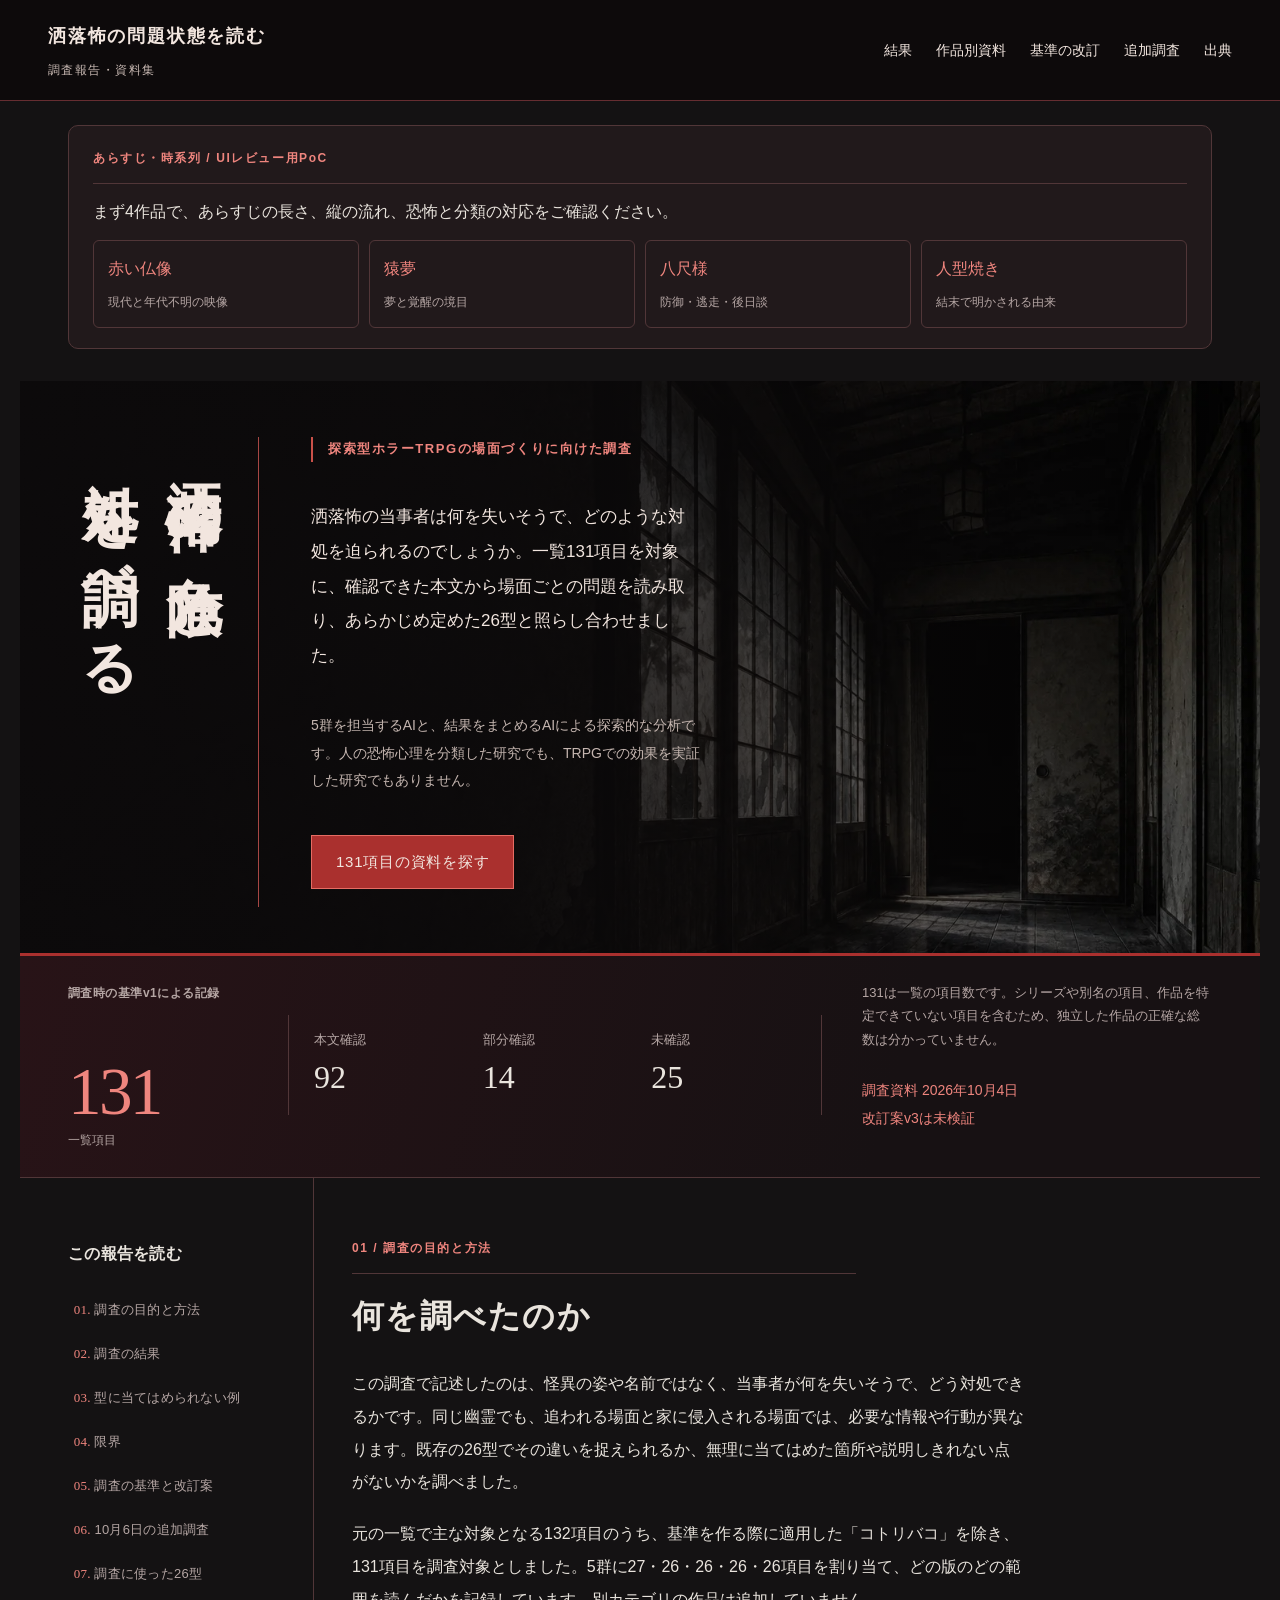
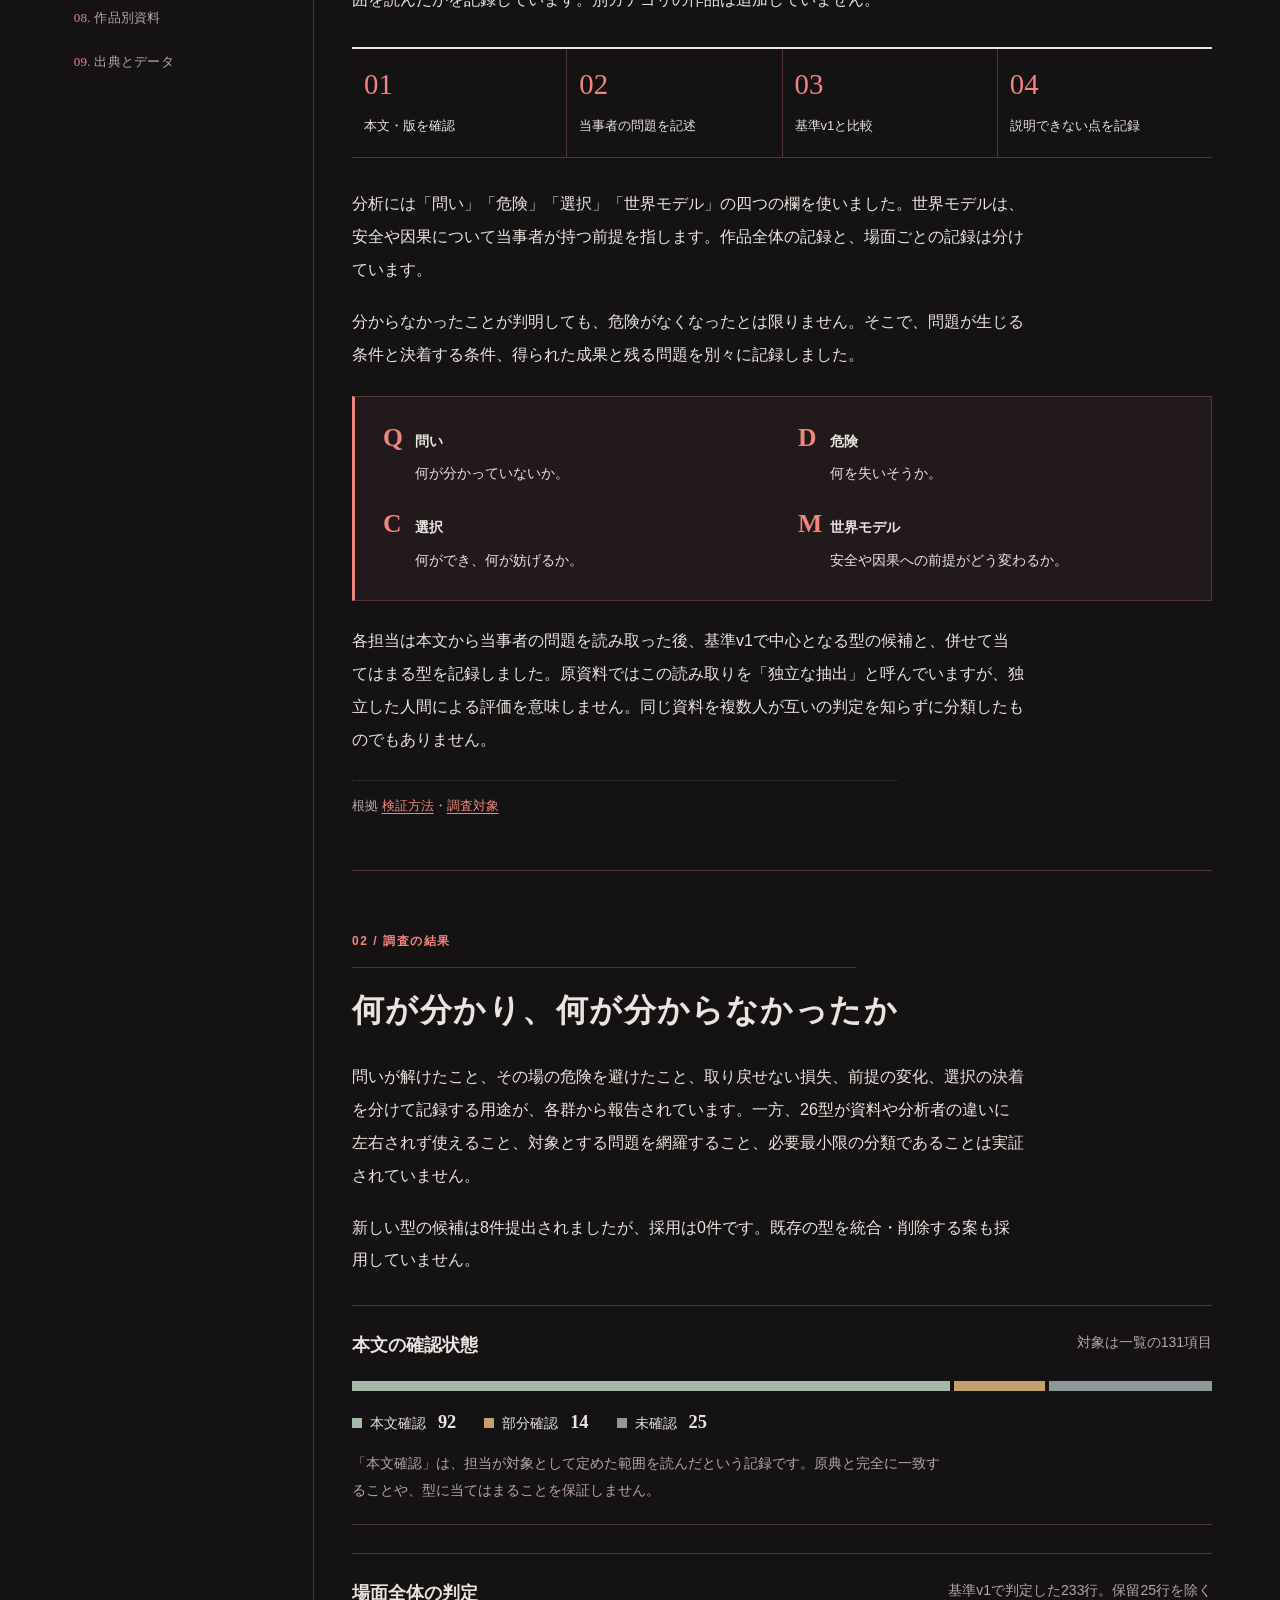
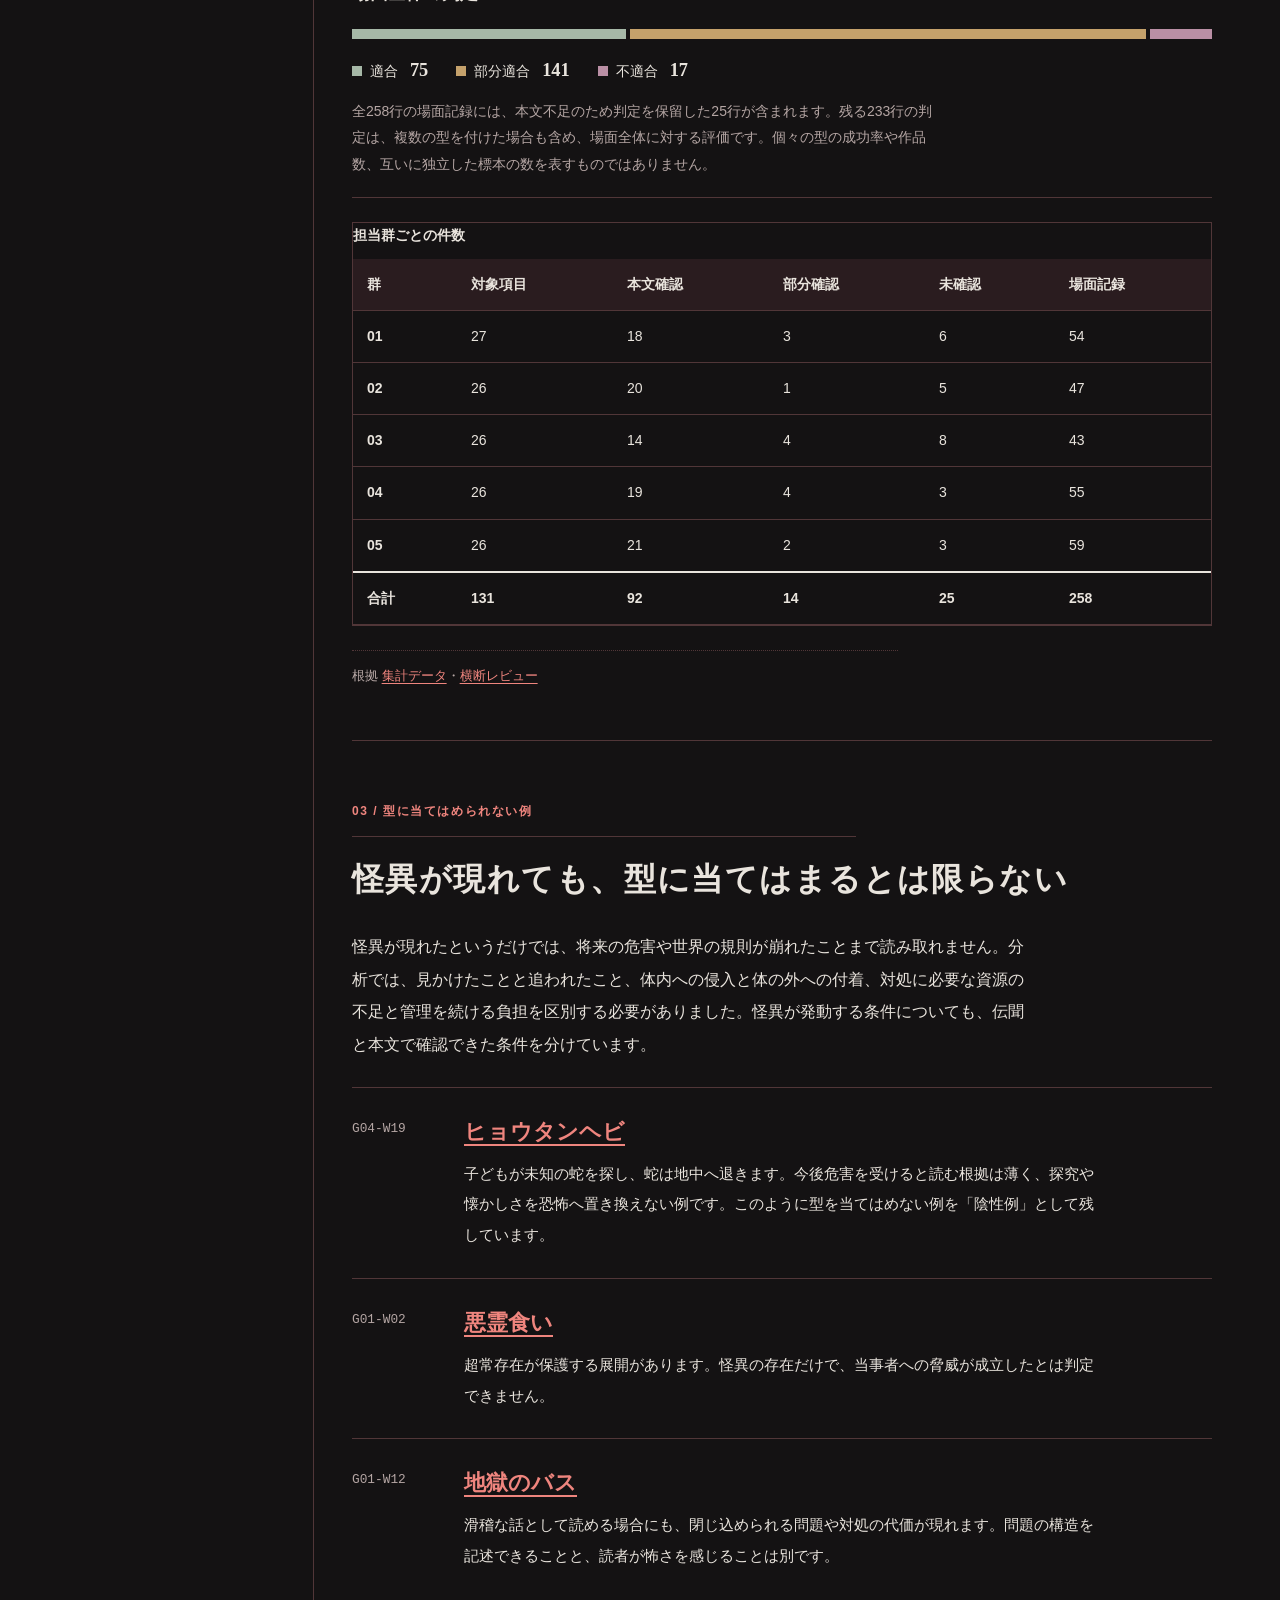
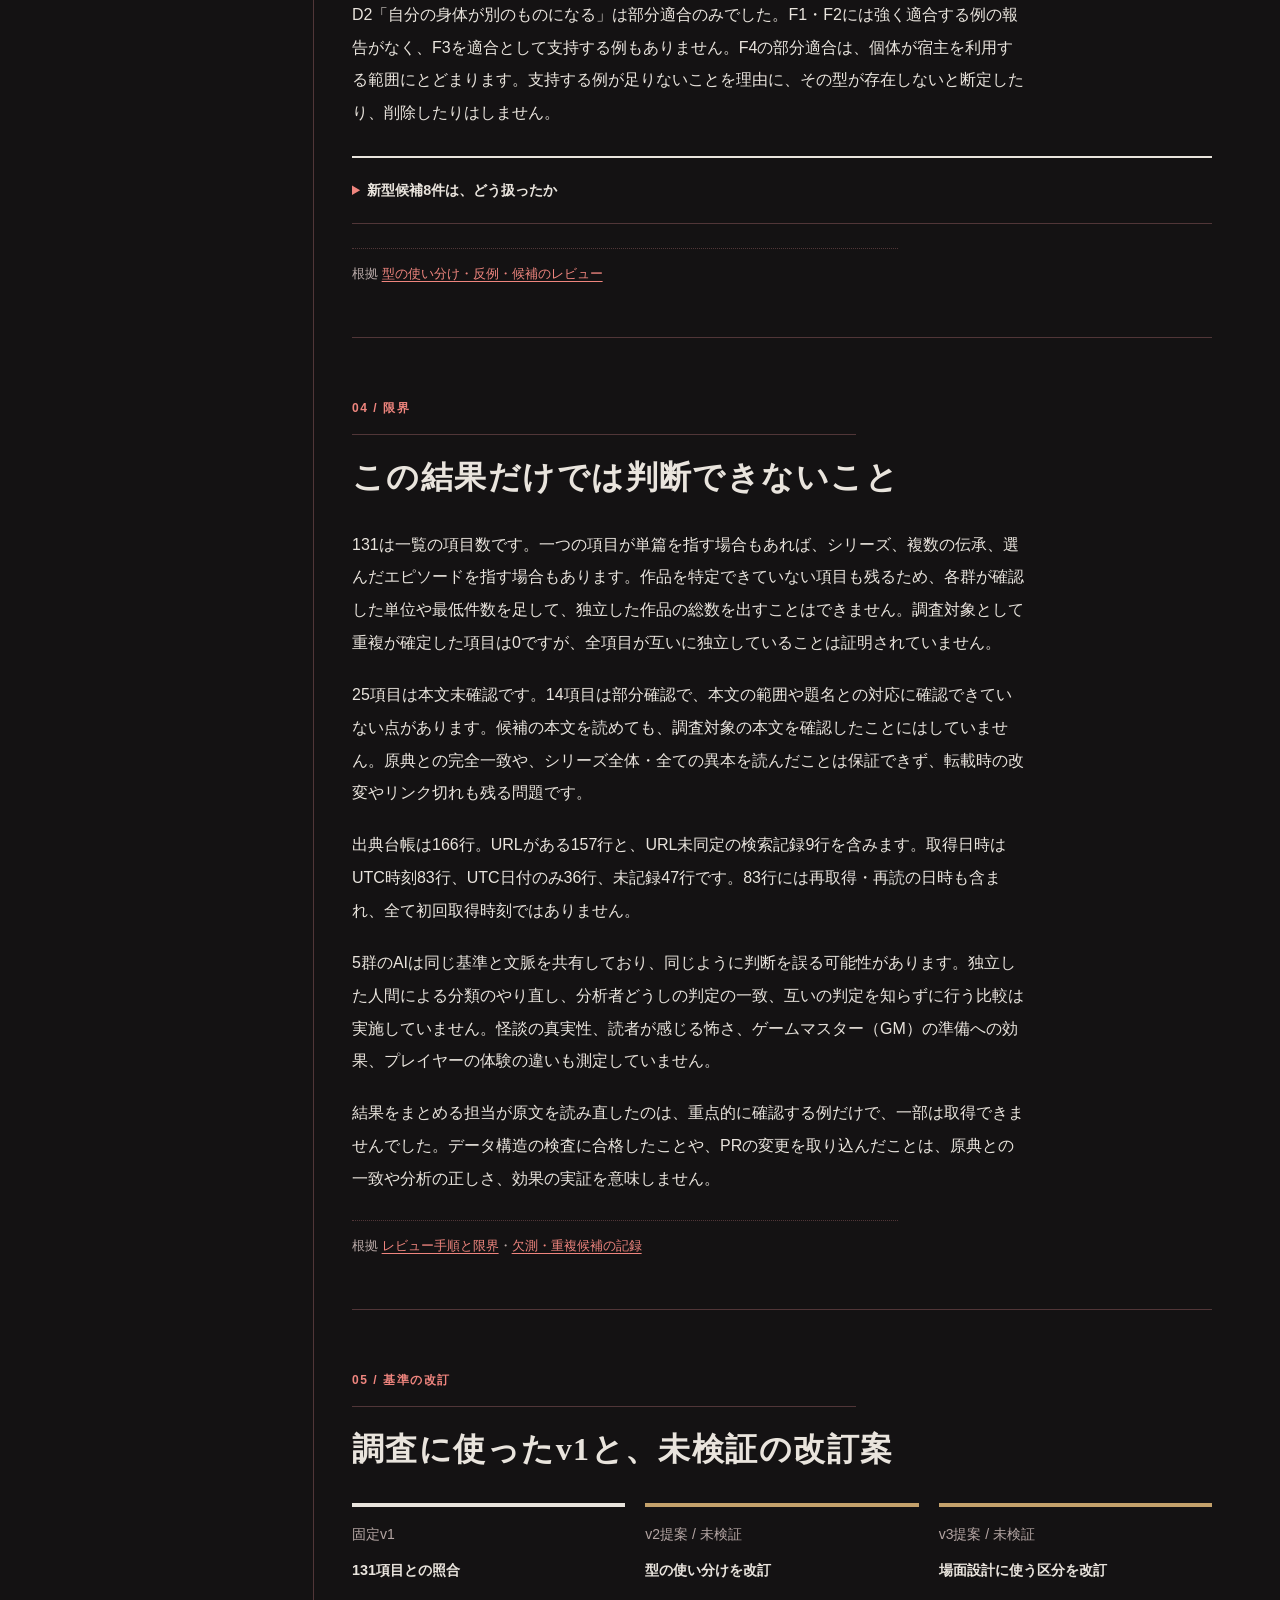
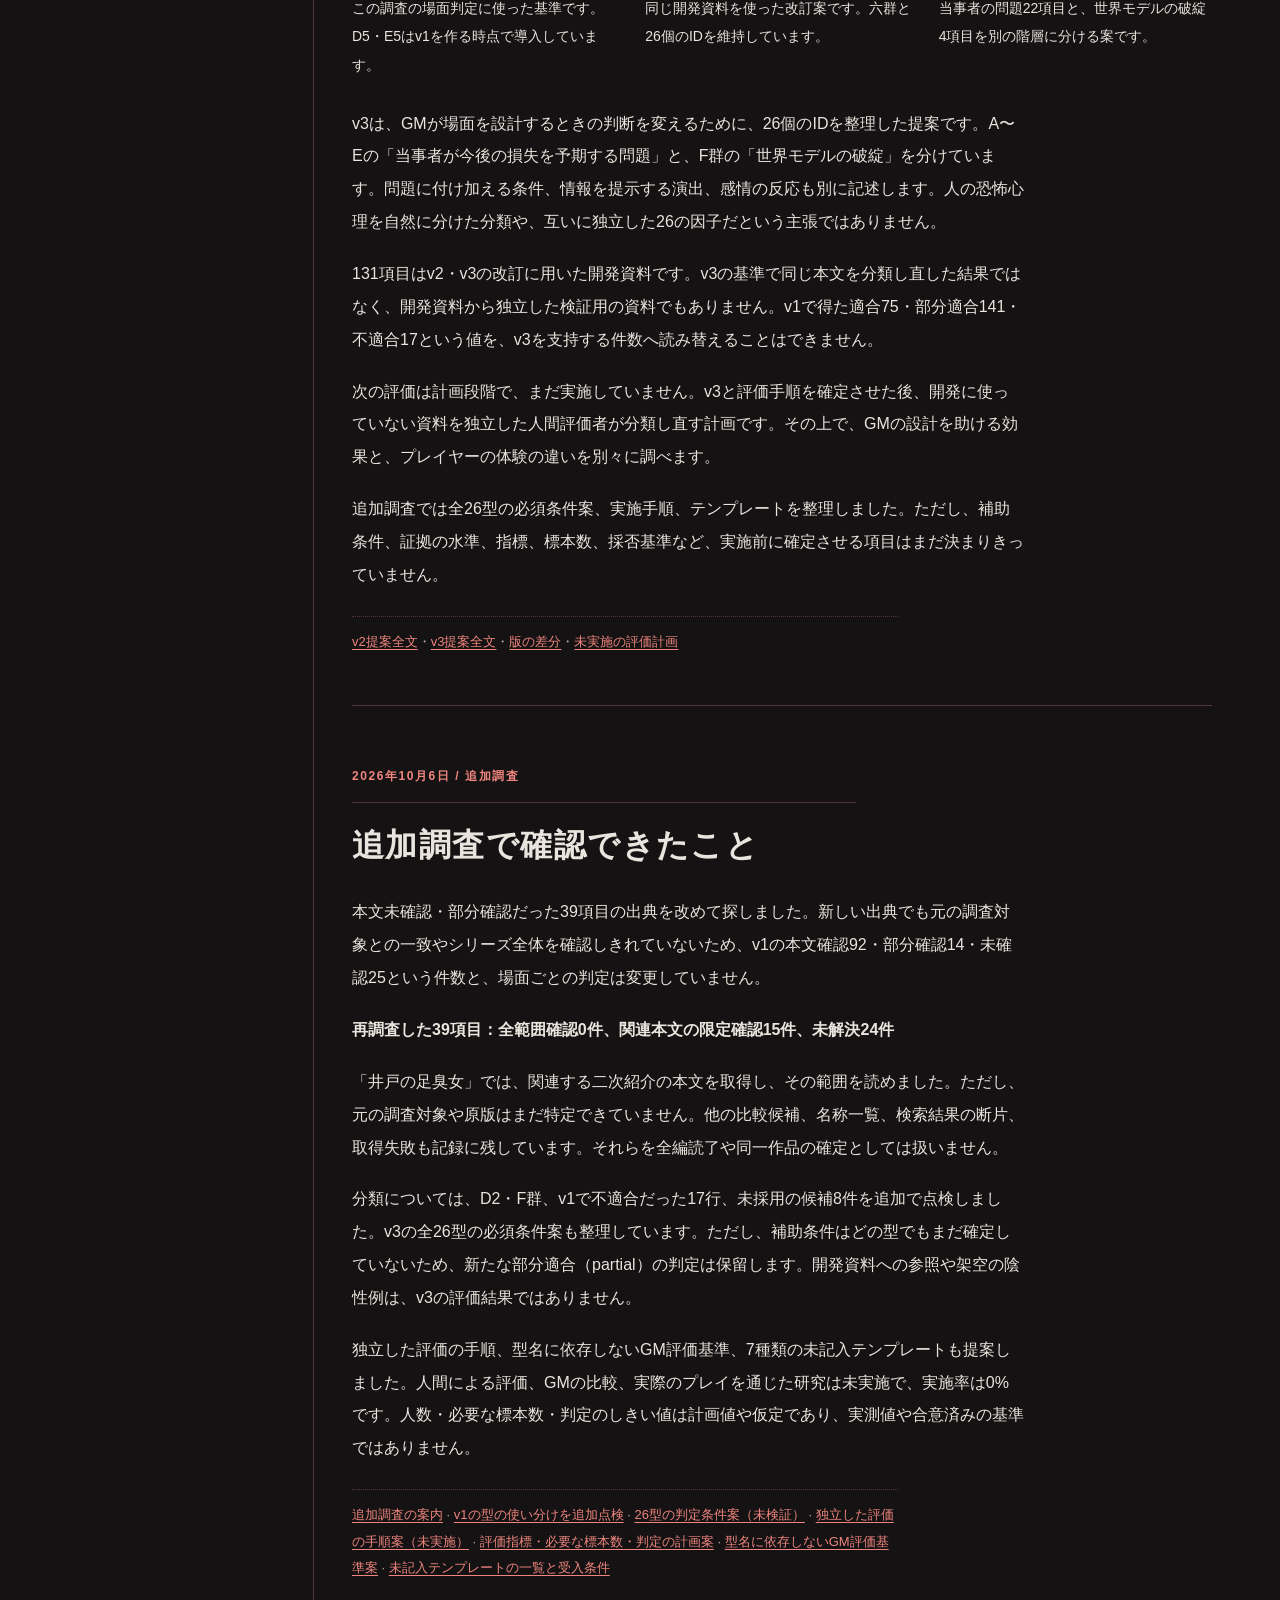
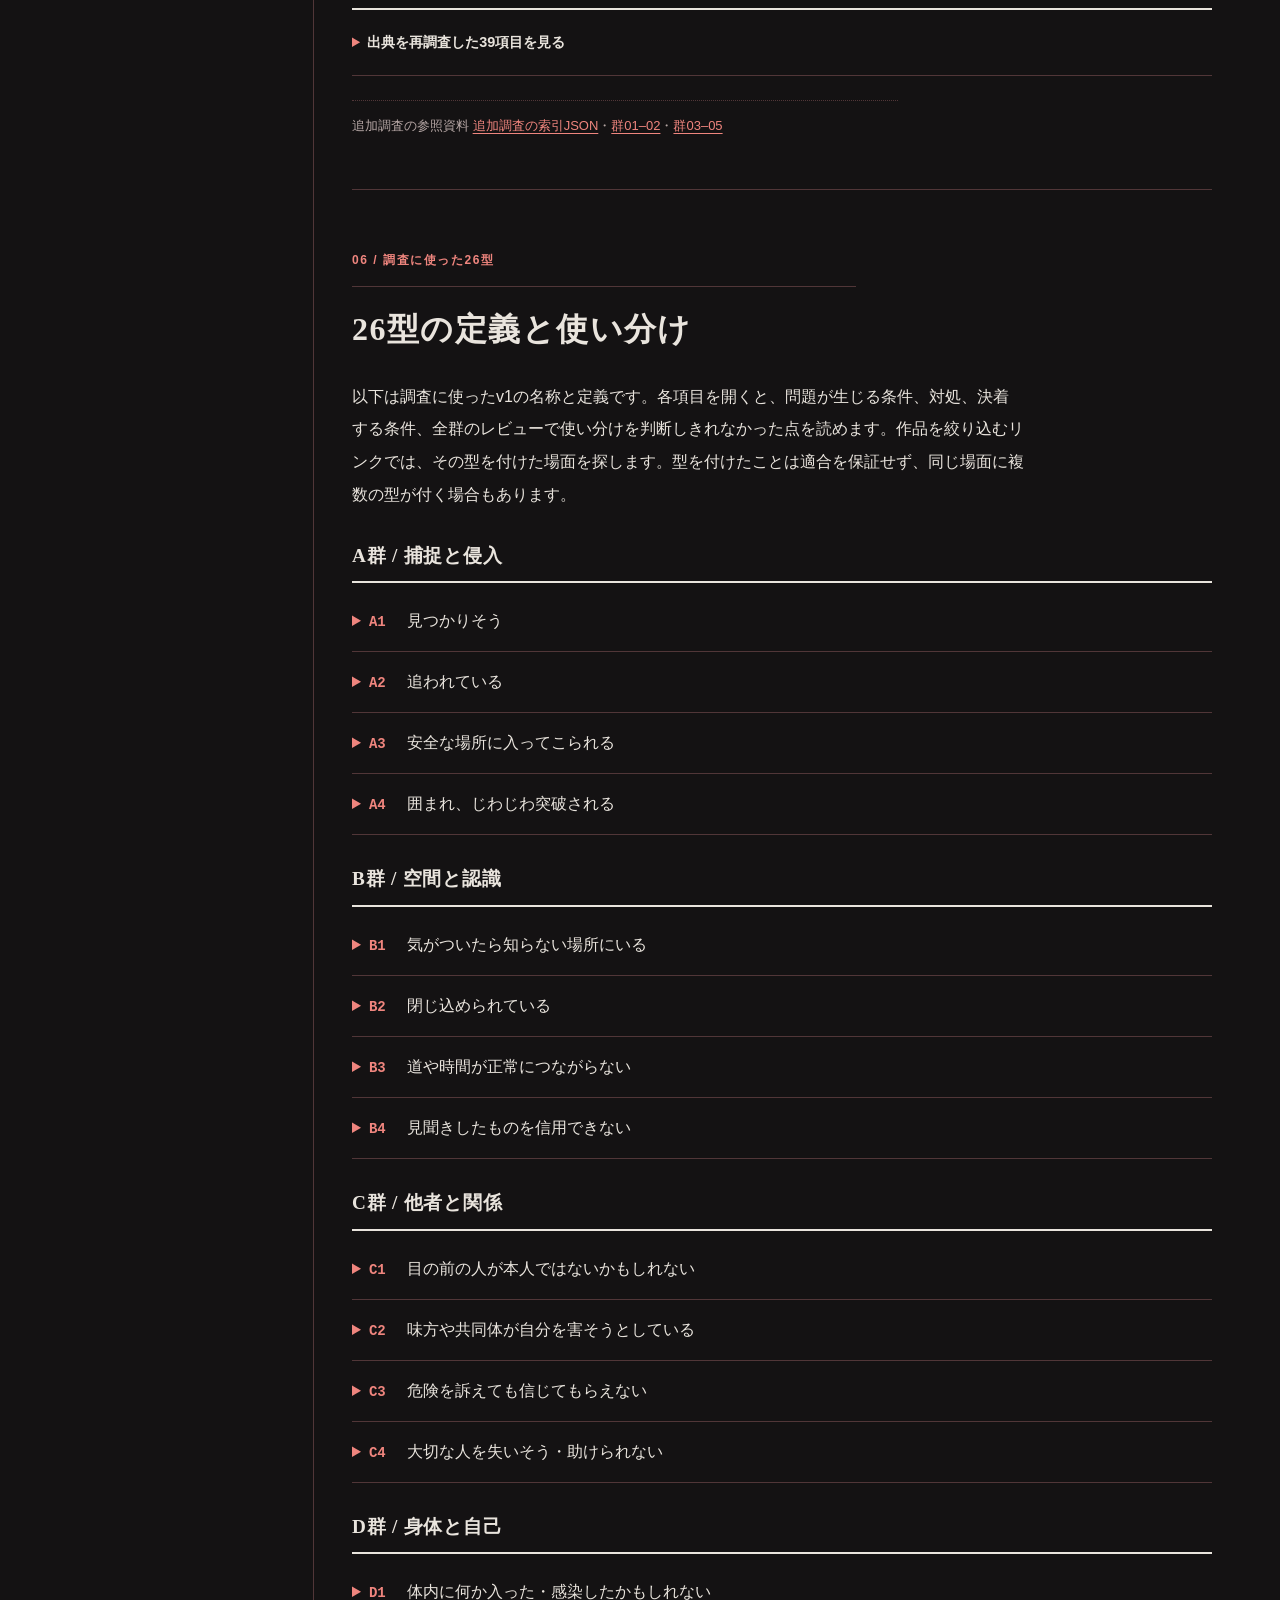
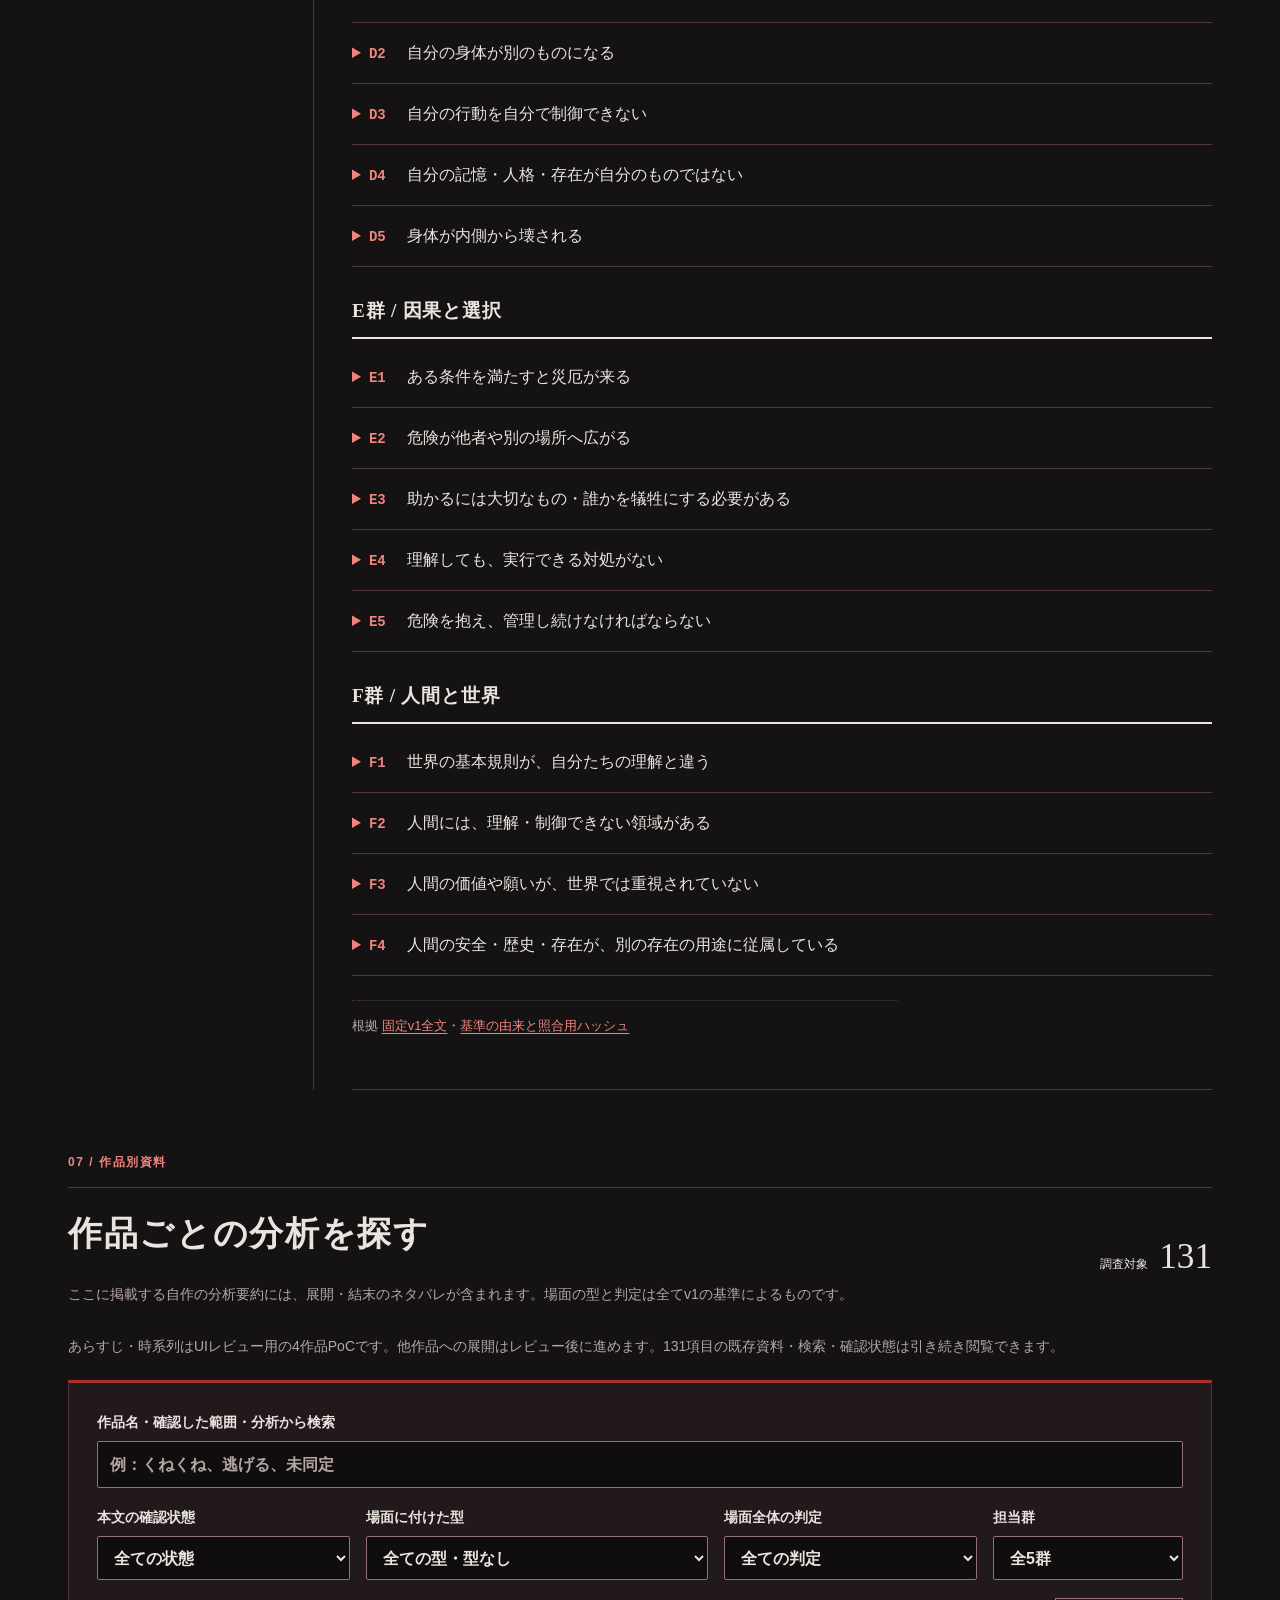
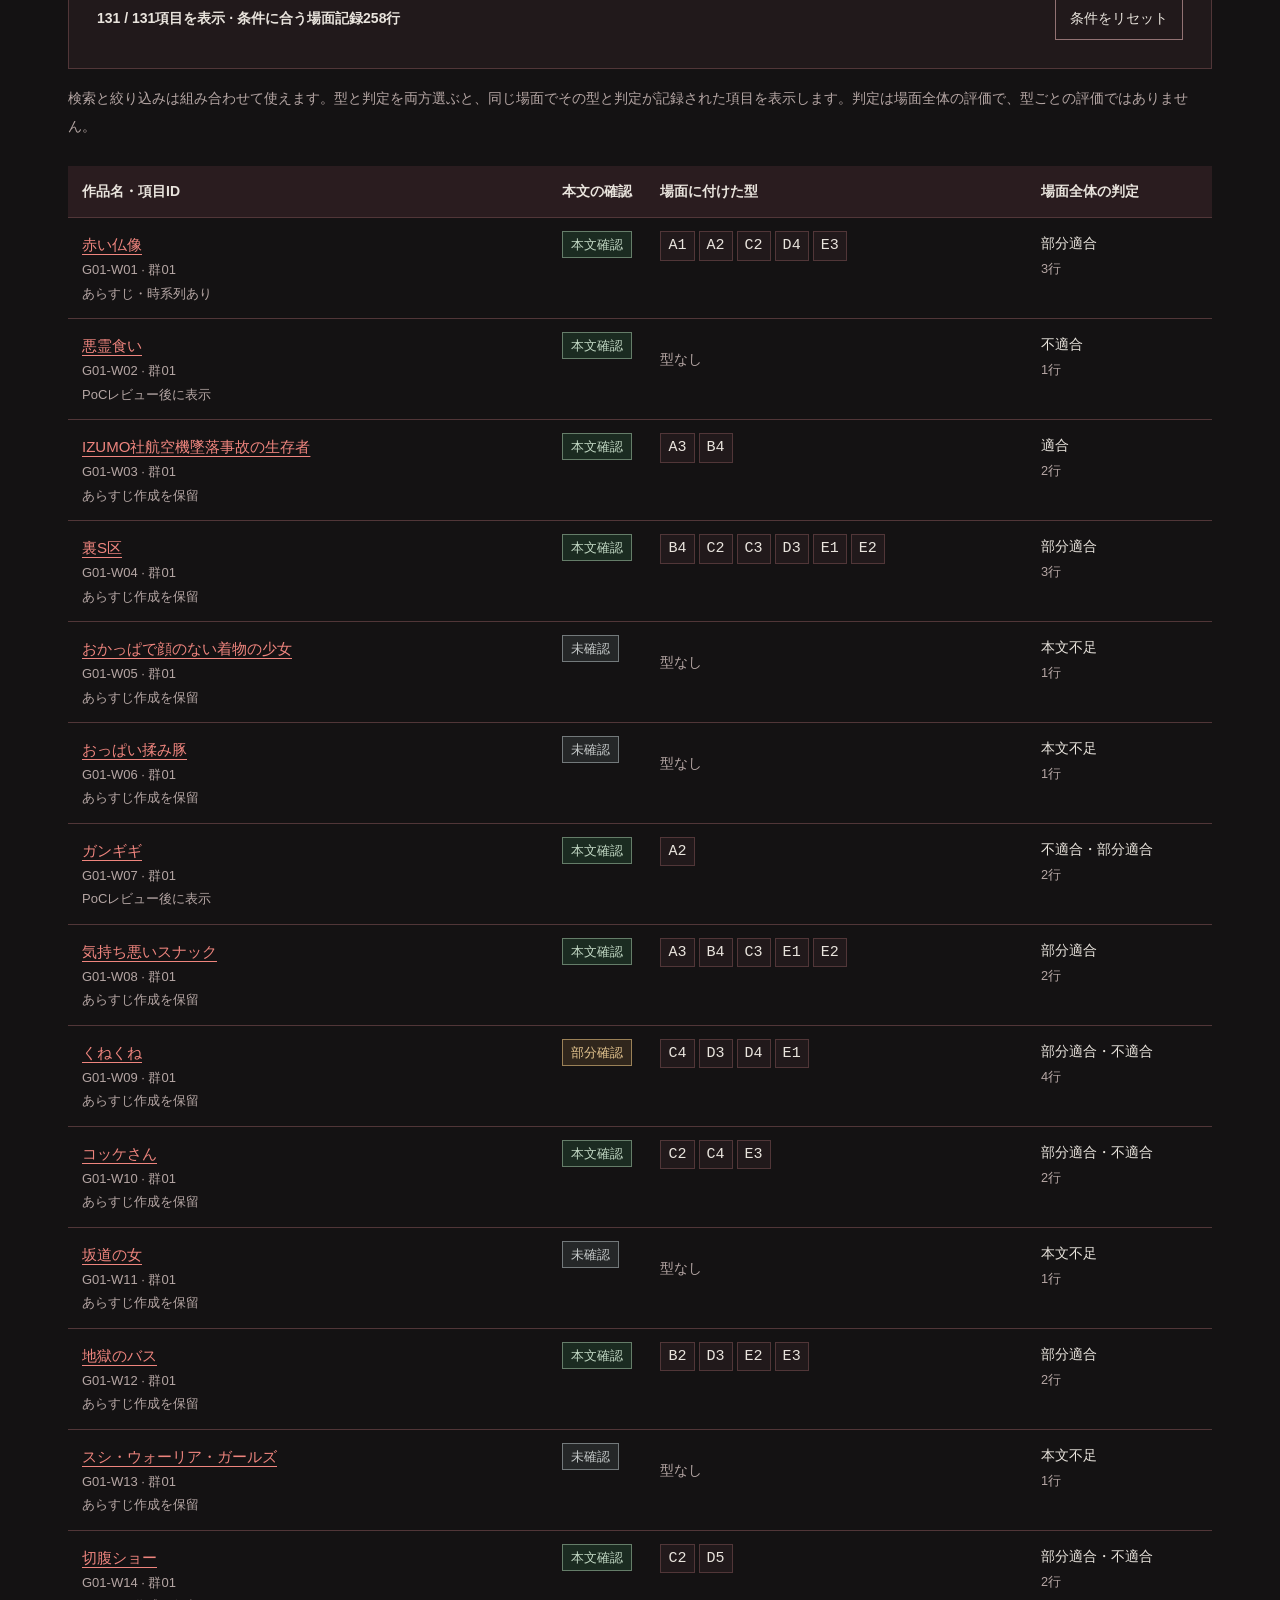
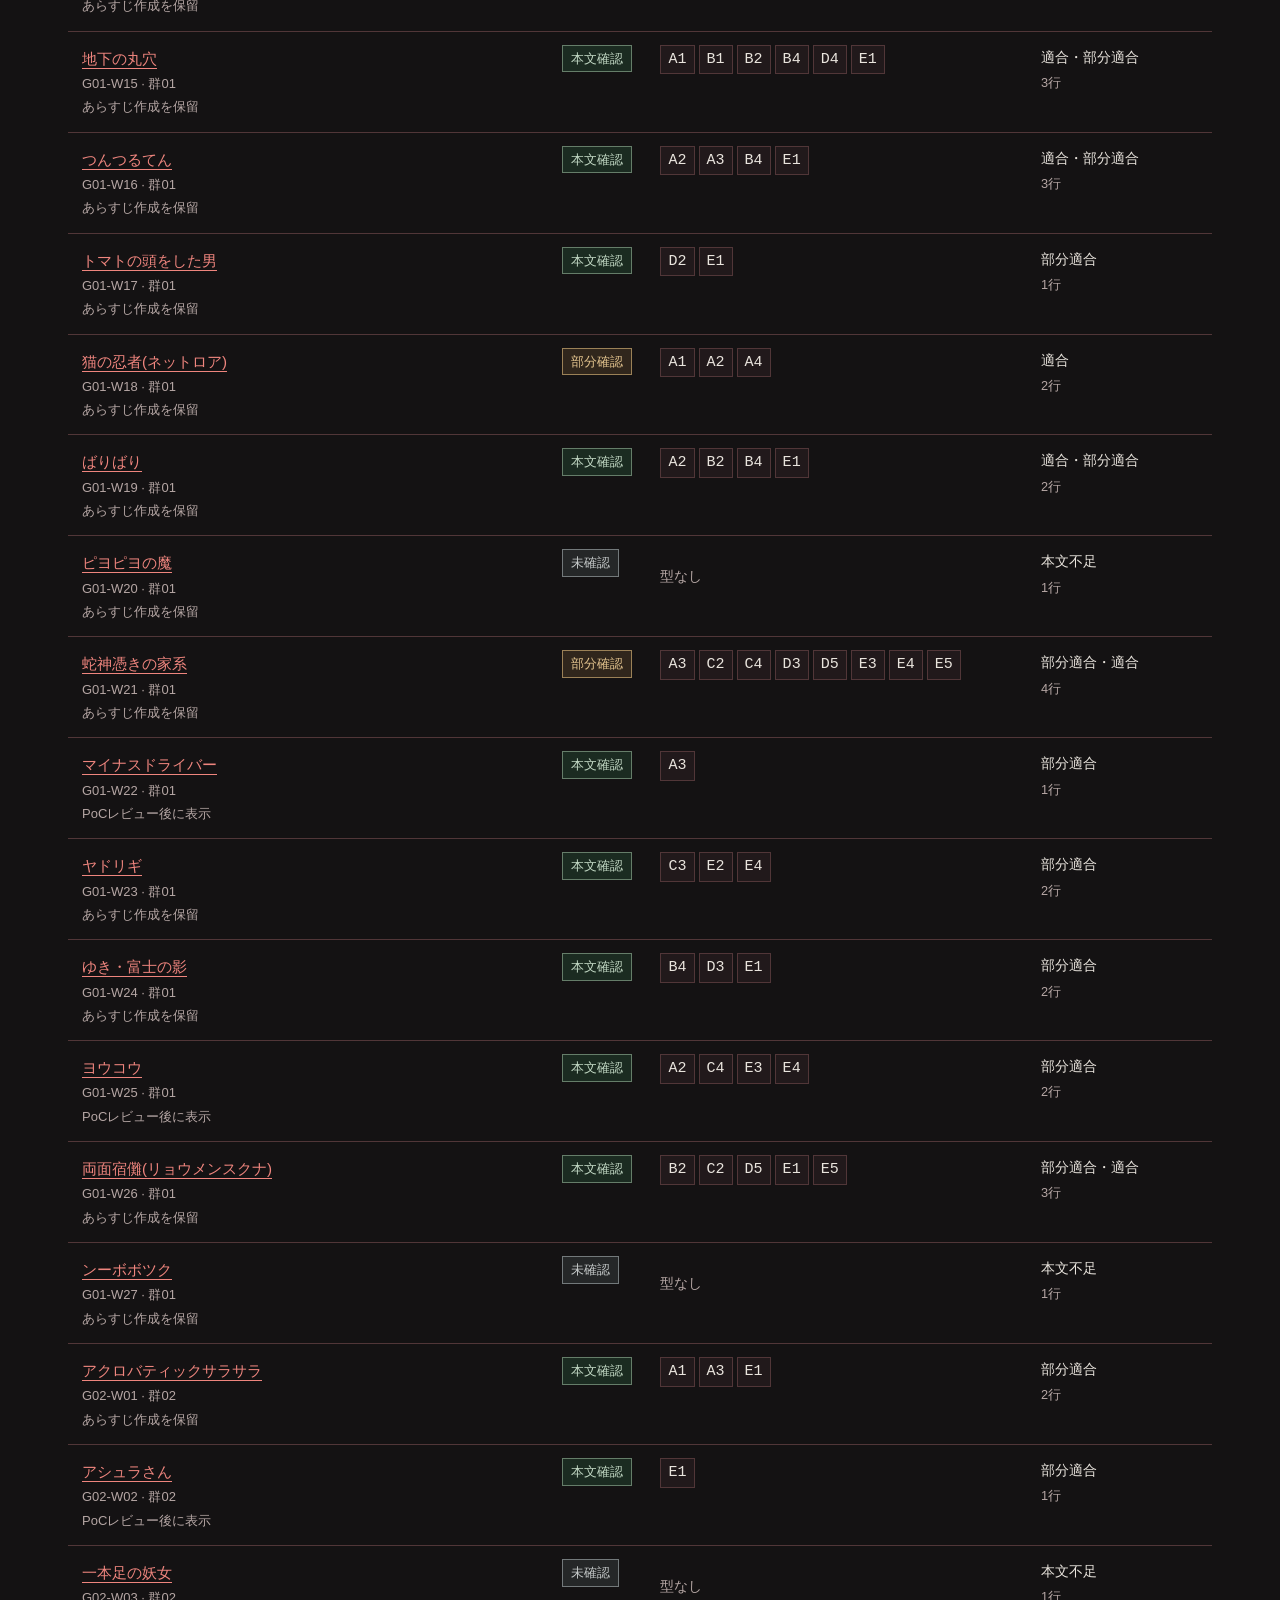
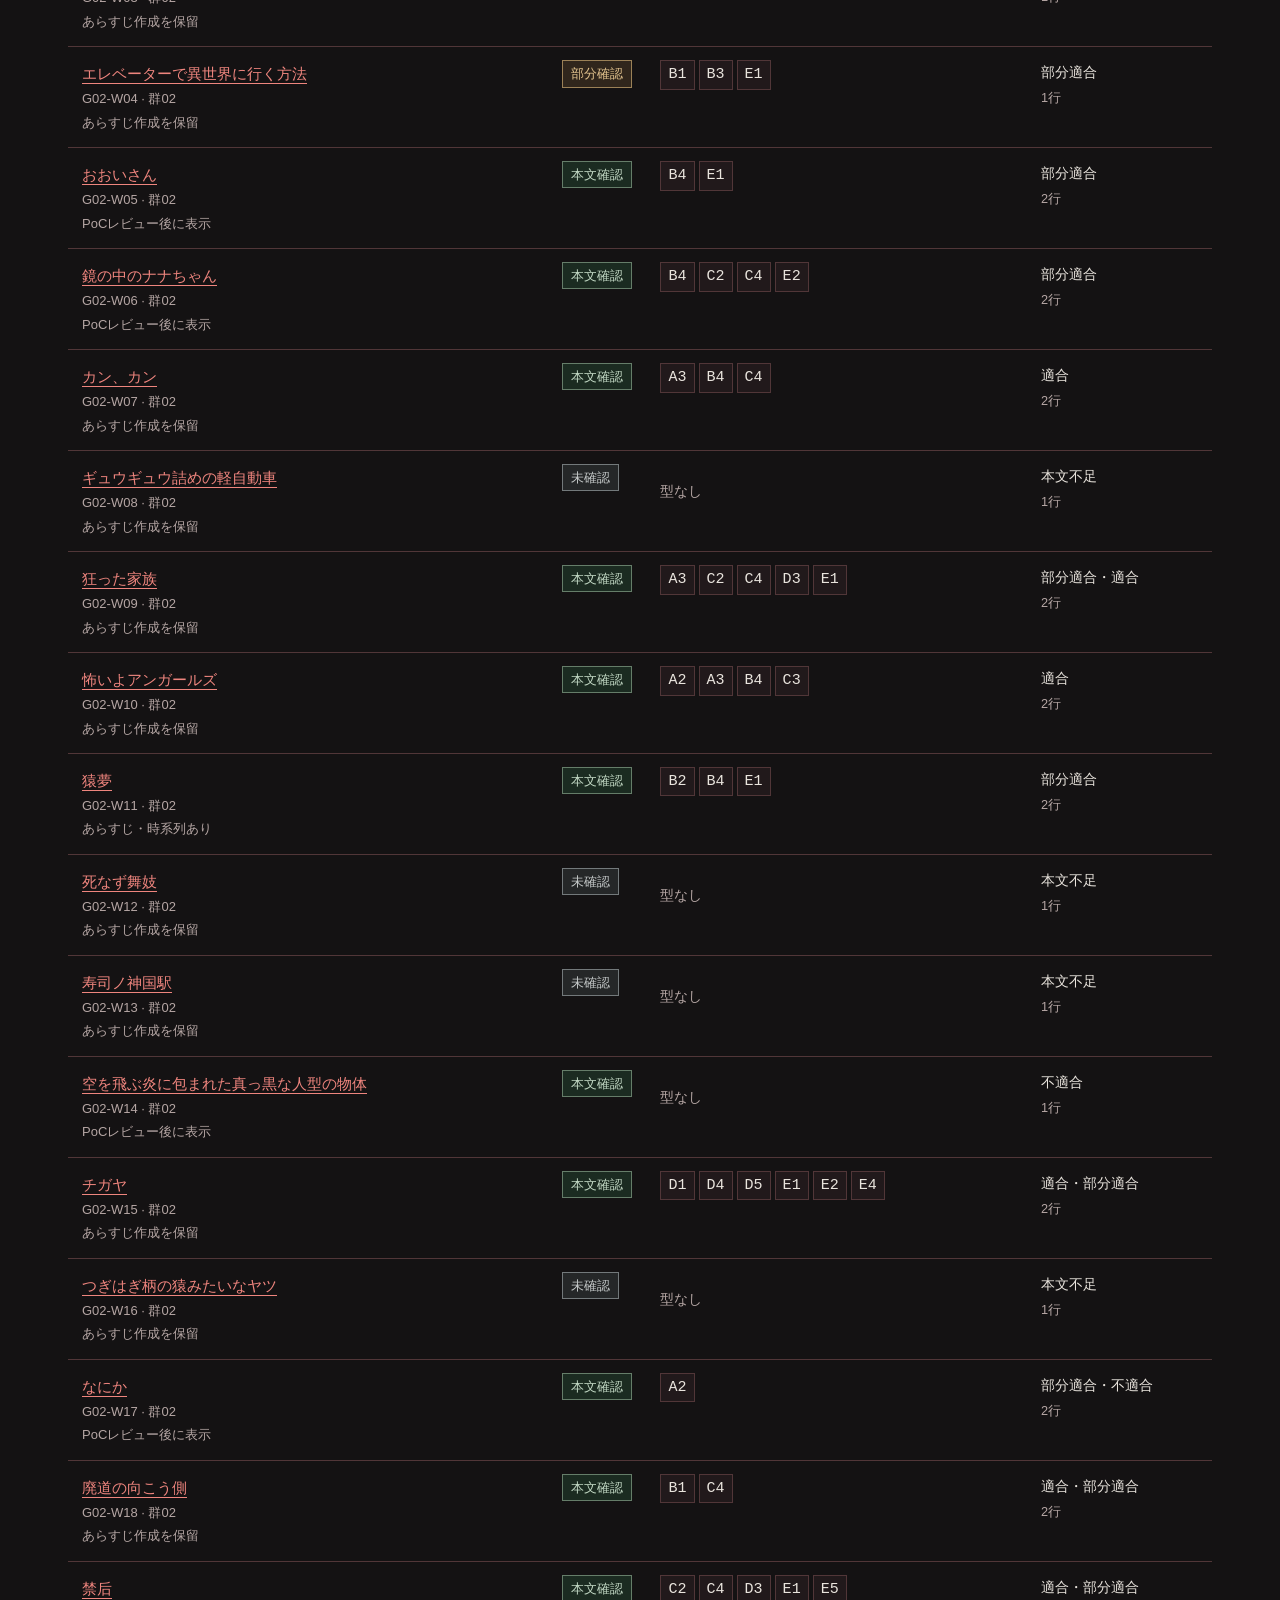
==== commit d1b4658f: "PoC: add spoiler synopses and vertical fear timelines for four stories" ====
--- a/docs/index.html
+++ b/docs/index.html
@@ -20,6 +20,11 @@
 </header>
 <main id="main">
 <div id="report">
+  <section class="poc-review" aria-label="あらすじと時系列のUIレビュー">
+    <p class="section-index">あらすじ・時系列 / UIレビュー用PoC</p>
+    <p>まず4作品で、あらすじの長さ、縦の流れ、恐怖と分類の対応をご確認ください。</p>
+    <nav class="poc-links" id="poc-links" aria-label="PoCの4作品"></nav>
+  </section>
   <section class="opening" aria-labelledby="title">
     <div class="opening-copy">
       <p class="eyebrow">探索型ホラーTRPGの場面づくりに向けた調査</p>
@@ -139,6 +144,7 @@
   <section id="catalogue" class="catalogue" aria-labelledby="catalogue-title">
     <p class="section-index">07 / 作品別資料</p>
     <div class="catalogue-heading"><div><h2 id="catalogue-title">作品ごとの分析を探す</h2><p>ここに掲載する自作の分析要約には、展開・結末のネタバレが含まれます。場面の型と判定は全てv1の基準によるものです。</p></div><span class="total-mark">調査対象 <b>131</b></span></div>
+    <p id="narrative-coverage" class="small-note" aria-live="polite">あらすじ・時系列の整備状況を読み込み中です。</p>
     <form id="filters" class="filters" role="search">
       <label class="search-label">作品名・確認した範囲・分析から検索<input type="search" id="query" name="q" placeholder="例：くねくね、逃げる、未同定" autocomplete="off"></label>
       <div class="selects">
--- a/docs/styles.css
+++ b/docs/styles.css
@@ -1,11 +1,515 @@
-:root{--ink:#172e35;--muted:#526268;--paper:#f8fafb;--line:#cad4d8;--accent:#146b76;--light:#e9f1f3;--partial:#bd9360;--missing:#c9ced1;--negative:#775c75;color-scheme:light;font-size:16px}
-*{box-sizing:border-box}html{scroll-behavior:smooth;scroll-padding-top:2rem}body{margin:0;background:var(--paper);color:var(--ink);font-family:-apple-system,BlinkMacSystemFont,"Hiragino Kaku Gothic ProN","Yu Gothic",Meiryo,sans-serif;line-height:1.9}a{color:var(--accent);text-underline-offset:.24em}a:hover{text-decoration-thickness:2px}button,input,select{font:inherit}button,a,input,select,summary{touch-action:manipulation}button{cursor:pointer}a:focus-visible,button:focus-visible,input:focus-visible,select:focus-visible,summary:focus-visible,[tabindex]:focus-visible{outline:3px solid #bc742b;outline-offset:4px}[hidden]{display:none!important}h1,h2,h3,p,dl,ol,ul,figure{margin:0}p+p{margin-top:1.2em}h1,h2,h3{font-family:"Hiragino Mincho ProN","Yu Mincho",YuMincho,Georgia,serif;line-height:1.55;font-weight:600}h1{font-size:clamp(2.15rem,4.5vw,3.65rem);letter-spacing:.04em}h2{font-size:clamp(1.5rem,2.5vw,2rem);margin-bottom:1.15rem}h3{font-size:1.22rem;margin-bottom:.5rem}section{scroll-margin-top:2rem}main{max-width:1240px;padding:0 48px;margin:auto}.skip{position:absolute;left:1rem;top:-90px;background:white;padding:.6rem;z-index:10}.skip:focus{top:1rem}.masthead{max-width:1440px;margin:auto;padding:24px 48px;display:flex;align-items:center;justify-content:space-between;gap:30px;border-bottom:1px solid var(--line)}.wordmark{color:var(--ink);font-size:1rem;font-weight:650;text-decoration:none}.wordmark span{display:block;font-size:.75rem;font-weight:400;color:var(--muted);letter-spacing:.12em}.masthead nav{display:flex;gap:24px;font-size:.875rem}.masthead nav a{text-decoration:none;color:var(--ink)}.opening{display:grid;grid-template-columns:1.55fr 1fr;gap:70px;padding:66px 0 62px;border-bottom:2px solid var(--ink)}.eyebrow,.section-index{font-size:.8rem;letter-spacing:.12em;font-weight:600}.eyebrow{margin-bottom:20px}.lead{font-size:1.09rem;margin-top:22px;max-width:38em}.opening-note{font-size:.9rem;color:var(--muted);max-width:39em}.primary-link{display:inline-block;background:var(--ink);color:white;padding:9px 21px;margin-top:26px;text-decoration:none;font-size:.9rem}.overview{border-left:1px solid var(--line);padding-left:32px}.large-number{font:400 5rem/1.05 Georgia,serif;font-variant-numeric:tabular-nums;letter-spacing:-.04em}.large-number span{font:400 .85rem/1.8 sans-serif;margin-left:16px;letter-spacing:0}.overview-numbers{display:flex;gap:20px;border-top:1px solid var(--line);border-bottom:1px solid var(--line);padding:13px 0;margin:22px 0 16px}.overview-numbers div{flex:1}.overview-numbers dt{font-size:.8rem;color:var(--muted)}.overview-numbers dd{margin:0;font:400 1.8rem/1.6 Georgia,serif}.overview>p:not(.large-number):not(.eyebrow){font-size:.875rem;color:var(--muted)}.overview-footer{padding-top:15px}.report-layout{display:grid;grid-template-columns:190px minmax(0,1fr);gap:64px}.contents{padding-top:48px;font-size:.875rem}.contents>p{font-weight:600;margin-bottom:14px}.contents ol{padding-left:1.4rem}.contents li{padding:6px 0}.contents a{color:var(--muted);text-decoration:none}.report-body{min-width:0}.report-body section{padding:48px 0;border-bottom:1px solid var(--line)}.section-index{color:var(--accent);margin-bottom:15px}.report-body p{max-width:48em}.reference{font-size:.8rem;color:var(--muted);margin-top:24px!important}.method-flow{display:flex;flex-wrap:wrap;border-block:1px solid var(--line);margin:24px 0;counter-reset:steps}.method-flow span{flex:1;padding:16px 6px;font-size:.8rem;counter-increment:steps}.method-flow span:before{content:counter(steps,decimal-leading-zero);display:block;font:1.1rem Georgia,serif;color:var(--accent);margin-bottom:3px}.notation{display:grid;grid-template-columns:1fr 1fr;gap:16px 26px;background:var(--light);padding:22px 26px;margin:24px 0}.notation dt{font-weight:600;font-size:.9rem}.notation dt span{display:inline-block;color:var(--accent);width:26px;font:600 1.2rem Georgia,serif}.notation dd{margin:4px 0 0 26px;font-size:.875rem}.count-figure{padding:22px 0;margin-top:20px}.count-figure figcaption{display:flex;justify-content:space-between;flex-wrap:wrap;gap:8px;font-size:.9rem}.count-figure figcaption>span{font-size:.8rem;color:var(--muted)}.stacked{display:flex;height:18px;margin:16px 0;gap:3px}.verified{background:var(--accent)}.partial{background:var(--partial)}.unverified{background:var(--missing)}.negative{background:var(--negative)}.legend{list-style:none;padding:0;display:flex;flex-wrap:wrap;gap:10px 28px;font-size:.875rem}.legend i{display:inline-block;width:10px;height:10px;margin-right:8px}.legend b{font:600 1.15rem Georgia,serif;margin-left:8px}.count-figure>p{font-size:.8rem;color:var(--muted);margin-top:13px}.table-scroll{overflow-x:auto;max-width:100%;margin-top:24px}table{width:100%;border-collapse:collapse;font-size:.875rem;line-height:1.8}caption{text-align:left;font-weight:600;margin-bottom:10px}th,td{text-align:left;border-bottom:1px solid var(--line);padding:10px 14px;vertical-align:top}thead{background:var(--light)}thead th{white-space:nowrap}tfoot{font-weight:600}tfoot th,tfoot td{border-top:2px solid var(--ink)}.example-row{display:grid;grid-template-columns:105px minmax(0,1fr);gap:18px;border-top:1px solid var(--line);padding:22px 0}.example-row:first-of-type{margin-top:25px}.example-row>span{font:400 .8rem/2.2 ui-monospace,monospace;color:var(--muted)}.example-row p{font-size:.94rem}.document-details{margin-top:26px;border-block:1px solid var(--line);padding:14px 0}.document-details summary{font-size:.9rem;cursor:pointer;font-weight:600}.document-details p{font-size:.875rem;margin-top:18px}.version-line{display:grid;grid-template-columns:repeat(3,1fr);gap:20px;margin:28px 0}.version-line>div{border-top:4px solid var(--ink);padding-top:13px}.version-line>div+div{border-color:var(--partial)}.version-line span{display:block;font-size:.78rem;color:var(--muted);margin-bottom:6px}.version-line strong{font-size:.9rem}.version-line p{font-size:.8rem;margin-top:8px}.type-group{margin-top:28px}.type-group>h3{font-family:inherit;font-size:1rem;letter-spacing:.04em;padding-bottom:10px;border-bottom:2px solid var(--ink)}.type-entry{border-bottom:1px solid var(--line);padding:11px 0}.type-entry summary{cursor:pointer;font-size:.9rem}.type-id{display:inline-block;font:600 .9rem/1.5 ui-monospace,monospace;width:34px;color:var(--accent)}.type-entry dl{margin:15px 0 20px 34px;font-size:.875rem}.type-entry dt{font-weight:600;margin-top:16px}.type-entry dd{margin:3px 0 0}.type-entry .type-search{display:inline-block;font-size:.8rem;margin-left:34px}.catalogue{padding:54px 0 62px;border-bottom:2px solid var(--ink)}.catalogue-heading{display:flex;justify-content:space-between;align-items:center;gap:20px;margin-bottom:24px}.catalogue-heading p{font-size:.875rem;color:var(--muted)}.total-mark{font-size:.78rem;white-space:nowrap}.total-mark b{font:400 2.2rem Georgia,serif;margin-left:8px}.filters{background:var(--light);padding:24px;line-height:1.7}.filters label{font-size:.8rem;font-weight:600;display:block}.filters input,.filters select{display:block;width:100%;min-height:44px;border:1px solid #8a9da5;background:#fff;color:var(--ink);border-radius:2px;padding:8px 10px;font-size:.9rem;margin-top:6px}.selects{display:grid;grid-template-columns:1fr 1.35fr 1fr .75fr;gap:16px;margin-top:18px}.filter-footer{display:flex;justify-content:space-between;align-items:center;gap:20px;margin-top:18px}.filter-footer p{font-size:.875rem;font-weight:600}.filter-footer button,.empty button{font-size:.875rem;border:1px solid #73868e;background:transparent;color:var(--ink);padding:8px 14px}.small-note{font-size:.8rem;color:var(--muted);margin-top:15px}.results-table{margin-top:26px}.results-table .work-col{width:42%}.results-table small{display:block;color:var(--muted);font-size:.75rem}.results-table th[scope=row]{font-weight:500}.results-table a{font-size:.94rem}.status{display:inline-block;font-size:.78rem;padding:1px 8px;border:1px solid var(--line);white-space:nowrap}.status.verified{color:#0c4d56;background:#e2eff1;border-color:#9bbcc2}.status.partial{color:#654320;background:#f2e9dc;border-color:#cbb294}.status.unverified{color:#4c565c;background:#eaedef;border-color:#b7c0c5}.tags{display:flex;flex-wrap:wrap;gap:4px}.tag{font:.75rem/1.7 ui-monospace,monospace;padding:0 5px;background:var(--light);color:var(--ink);text-decoration:none}.scene-count{color:var(--muted);font-size:.8rem}.empty{padding:44px 20px;text-align:center;border-bottom:1px solid var(--line)}.empty h3{font-family:inherit}.empty p{font-size:.9rem;color:var(--muted);margin:10px 0 20px}.sources{max-width:850px;margin:0 auto;padding:54px 0 65px}.source-list{margin-top:25px}.source-list>div{display:grid;grid-template-columns:145px 1fr;gap:18px;padding:16px 0;border-top:1px solid var(--line);font-size:.875rem}.source-list dt{font-weight:600}.source-list dd{margin:0;min-width:0}.hash{font-size:.73rem;overflow-wrap:anywhere}.work-detail{max-width:910px;margin:auto;padding:40px 0 65px}.back-link{font-size:.875rem;display:inline-block;margin-bottom:28px}.work-heading{border-bottom:2px solid var(--ink);padding-bottom:24px;margin-bottom:28px}.work-heading h1{font-size:clamp(1.7rem,3vw,2.4rem);margin:12px 0 20px;overflow-wrap:anywhere}.work-meta{display:flex;align-items:center;flex-wrap:wrap;gap:15px;font-size:.8rem;color:var(--muted)}.work-intro h2,.work-sources h2{font-family:inherit;font-size:1.2rem;margin-top:30px}.work-intro dl{font-size:.94rem}.work-intro dt{font-weight:600;margin-top:18px}.work-intro dd{margin:4px 0 0}.scenes-heading{font-family:inherit;margin:46px 0 22px;font-size:1.4rem}.scene{border-top:1px solid var(--line);padding:25px 0 30px}.scene-header{display:flex;flex-wrap:wrap;align-items:center;gap:15px;font-size:.8rem;margin-bottom:15px}.scene-header strong{font:500 .8rem ui-monospace,monospace}.fit{border-left:3px solid var(--accent);padding-left:8px}.fit[data-fit="部分適合"]{border-color:var(--partial)}.fit[data-fit="不適合"]{border-color:var(--negative)}.fit[data-fit="本文不足"]{border-color:var(--missing)}.scene>p{font-size:1rem}.scene .notation{margin:20px 0;padding:18px 22px;gap:14px 22px}.scene .notation dt{font-size:.8rem}.scene .notation dd{font-size:.875rem}.scene-analysis{font-size:.875rem}.scene-analysis dt{font-weight:600;margin-top:17px}.scene-analysis dd{margin:4px 0 0;white-space:pre-line}.scene-more{margin-top:18px;font-size:.875rem}.scene-more summary{cursor:pointer;color:var(--accent)}.scene-source-list{font-size:.8rem;color:var(--muted);margin-top:18px!important}.source-entry{padding:22px 0;border-top:1px solid var(--line);font-size:.875rem;overflow-wrap:anywhere}.source-entry h3{font-family:inherit;font-size:.95rem}.source-entry dl{margin-top:15px}.source-entry dt{font-weight:600;display:inline}.source-entry dd{display:inline;margin-left:8px}.source-entry dl>div{margin-top:6px}.source-entry>p{margin-top:8px}.loading{padding:20px 0;color:var(--muted);font-size:.9rem}.error{background:#f1e4e4;padding:20px;color:#643b3b}footer{max-width:1440px;margin:auto;border-top:1px solid var(--line);padding:26px 48px;display:flex;justify-content:space-between;flex-wrap:wrap;gap:12px;font-size:.75rem;color:var(--muted)}footer>span{font-weight:600}footer p{margin:0}
-.sr-only{position:absolute;width:1px;height:1px;padding:0;margin:-1px;overflow:hidden;clip:rect(0,0,0,0);white-space:nowrap;border:0}.selects>label{min-width:0}
-.work-tracking{margin-top:36px;padding:26px 0;border-block:1px solid var(--line);overflow-wrap:anywhere}.work-tracking h2{font-family:inherit;font-size:1.3rem}.work-tracking h3{font-family:inherit;font-size:1rem;margin-top:26px}.tracking-record,.transition-record{margin-top:18px;padding:18px 22px;background:var(--light);font-size:.875rem}.tracking-record h4{font-size:.95rem;margin:0}.tracking-record .small-note{margin-top:6px}.work-tracking .tags .tag{background:var(--paper)}
-@media(min-width:1000px){.contents ol{position:sticky;top:25px}.results-table td:last-child{min-width:185px}}
-@media(max-width:900px){main{padding:0 28px}.masthead{padding:20px 28px;gap:20px}.masthead nav{gap:14px}.opening{gap:35px;padding:45px 0}.report-layout{grid-template-columns:1fr;gap:0}.contents{padding:23px 0;border-bottom:1px solid var(--line)}.contents>p{display:none}.contents ol{display:flex;flex-wrap:wrap;gap:8px 26px;list-style:none;padding:0}.contents li{padding:0}.report-body section{padding:40px 0}.selects{grid-template-columns:1fr 1fr}.source-list>div{grid-template-columns:120px 1fr}}
-@media(max-width:600px){html{scroll-padding-top:1rem}main{padding:0 20px}.masthead{padding:18px 20px;display:block}.masthead nav{margin-top:16px;gap:22px;font-size:.8rem;flex-wrap:wrap}.wordmark span{font-size:.75rem}.opening{grid-template-columns:1fr;gap:34px;padding:34px 0}.eyebrow{font-size:.75rem}.opening h1{font-size:2.3rem}.lead{font-size:1rem;line-height:2}.overview{border-left:0;border-top:1px solid var(--line);padding:24px 0 0}.overview .eyebrow{margin-bottom:15px}.large-number{font-size:4.4rem}.overview-numbers{margin:18px 0 12px}.overview-footer{padding-top:6px}.contents ol{gap:8px 21px;font-size:.8rem}.section-index{font-size:.75rem}.notation{grid-template-columns:1fr;padding:20px;gap:17px}.notation dd{margin-top:1px}.method-flow span{min-width:50%}.count-figure figcaption{display:block}.count-figure figcaption>span{display:block;margin-top:3px}.legend{gap:8px 18px}.legend b{margin-left:4px}.table-scroll table{min-width:520px}.example-row{grid-template-columns:1fr;gap:5px}.version-line{grid-template-columns:1fr;gap:22px}.version-line p{font-size:.875rem}.version-line strong{font-size:1rem}.catalogue-heading{display:block}.total-mark{display:none}.filters{padding:18px}.selects{gap:14px 10px;grid-template-columns:1fr 1fr}.selects select{font-size:.8rem;padding-left:5px;padding-right:5px}.selects label{font-size:.75rem}.filter-footer{align-items:flex-start;gap:10px}.filter-footer p{font-size:.8rem}.filter-footer button{font-size:.75rem;padding:7px 10px;white-space:nowrap}.results-table thead{display:none}.results-table,.results-table tbody,.results-table tr,.results-table th,.results-table td{display:block}.results-table tr{border-bottom:1px solid var(--line);padding:18px 0;position:relative}.results-table td,.results-table th{border:0;padding:3px 0}.results-table .work-col{width:auto;padding-right:82px}.results-table td:nth-child(2){position:absolute;right:0;top:18px}.results-table td:last-child{font-size:.8rem}.results-table th small{margin-top:4px}.source-list>div{grid-template-columns:1fr;gap:4px}.work-detail{padding-top:25px}.work-heading h1{font-size:1.9rem}.scene .notation{grid-template-columns:1fr;padding:18px}.source-entry dl>div{margin-top:10px}.source-entry dt,.source-entry dd{display:block}.source-entry dd{margin:0}footer{padding:25px 20px;display:block}footer p{margin:8px 0}}
-@media(prefers-reduced-motion:reduce){html{scroll-behavior:auto}}
-@media print{.masthead nav,.contents,.filters,.primary-link,footer,.back-link{display:none}.opening{padding:20px 0}.report-layout{display:block}main{max-width:none;padding:0}body{background:white;font-size:11pt}.report-body section{break-inside:avoid}details:not([open]){display:none}a{color:inherit}.catalogue{display:none}}
+:root{--ink:#e9e4dd;--muted:#b5a6a4;--paper:#141213;--line:#513638;--accent:#ef857e;--light:#21191b;--verified:#a6b8a7;--partial:#c4a16b;--missing:#90999a;--negative:#ba8fa5;--blood:#aa302e;--control-line:#927273;--focus:#f19088;--cover-ink:#f2e6df;--cover-muted:#c5b6b0;--sans:-apple-system,BlinkMacSystemFont,"Hiragino Kaku Gothic ProN","Yu Gothic",Meiryo,sans-serif;--serif:"Hiragino Mincho ProN","Yu Mincho",YuMincho,Georgia,serif;color-scheme:dark;font-size:16px}
+*{box-sizing:border-box}
+html{scroll-behavior:smooth;scroll-padding-top:2rem}
+body{margin:0;background:var(--paper);color:var(--ink);font-family:var(--sans);line-height:2}
+a{color:var(--accent);text-underline-offset:.24em}
+a:hover{text-decoration-thickness:2px}
+button,input,select{font:inherit}
+button,a,input,select,summary{touch-action:manipulation}
+button{cursor:pointer}
+a:focus-visible,button:focus-visible,input:focus-visible,select:focus-visible,summary:focus-visible,[tabindex]:focus-visible{outline:3px solid var(--focus);outline-offset:4px}
+[hidden]{display:none!important}
+h1,h2,h3,p,dl,ol,ul,figure{margin:0}
+p+p{margin-top:1.2em}
+h1,h2,h3{font-family:var(--serif);line-height:1.65;font-weight:600}
+h1{font-size:clamp(2.15rem,4.5vw,3.65rem);letter-spacing:.07em;font-weight:500}
+h2{font-size:clamp(1.5rem,2.5vw,2rem);margin-bottom:1.15rem}
+h3{font-size:1.22rem;margin-bottom:.5rem}
+section{scroll-margin-top:2rem}
+main{max-width:1240px;padding:0 48px;margin:auto}
+.skip{position:absolute;left:1rem;top:-90px;background:var(--light);color:var(--ink);padding:.6rem;z-index:10}
+.skip:focus{top:1rem}
+.masthead{max-width:1440px;margin:auto;padding:24px 48px;display:flex;align-items:center;justify-content:space-between;gap:30px;border-bottom:1px solid var(--line)}
+.wordmark{color:var(--ink);font-family:var(--serif);font-size:1.05rem;font-weight:600;letter-spacing:.06em;text-decoration:none}
+.wordmark span{display:block;font-family:var(--sans);font-size:.8125rem;font-weight:400;color:var(--muted);letter-spacing:.12em}
+.masthead nav{display:flex;gap:24px;font-size:.875rem}
+.masthead nav a{text-decoration:none;color:var(--ink)}
+.opening{display:grid;grid-template-columns:1.55fr 1fr;gap:64px;padding:72px 0 64px;border-bottom:1px solid var(--line)}
+.eyebrow,.section-index{font-size:.875rem;letter-spacing:.12em;font-weight:600}
+.eyebrow{margin-bottom:20px}
+.lead{font-size:1.09rem;margin-top:22px;max-width:38em}
+.opening-note{font-size:.9rem;color:var(--muted);max-width:39em}
+.primary-link{display:inline-block;background:var(--blood);color:var(--cover-ink);border:1px solid #e66c63;padding:11px 24px;margin-top:28px;text-decoration:none;font-size:.9375rem}
+.overview{align-self:start;background:var(--light);border-top:2px solid var(--blood);padding:26px 28px 28px}
+.large-number{font:400 5rem/1.05 Georgia,serif;font-variant-numeric:tabular-nums;letter-spacing:-.04em}
+.large-number span{font:400 .875rem/1.8 var(--sans);margin-left:16px;letter-spacing:0}
+.overview-numbers{display:flex;gap:20px;border-top:1px solid var(--line);border-bottom:1px solid var(--line);padding:13px 0;margin:22px 0 16px}
+.overview-numbers div{flex:1}
+.overview-numbers dt{font-size:.875rem;color:var(--muted)}
+.overview-numbers dd{margin:0;font:400 1.8rem/1.6 Georgia,serif}
+.overview>p:not(.large-number):not(.eyebrow){font-size:.875rem;color:var(--muted)}
+.overview-footer{padding-top:16px;border-top:1px solid var(--line)}
+.report-layout{display:grid;grid-template-columns:190px minmax(0,1fr);gap:64px}
+.contents{padding-top:48px;font-size:.875rem}
+.contents>p{font-weight:600;margin-bottom:14px}
+.contents ol{padding-left:1.4rem}
+.contents li{padding:6px 0}
+.contents a{color:var(--muted);text-decoration:none}
+.report-body{min-width:0}
+.report-body section{padding:56px 0;border-bottom:1px solid var(--line)}
+.section-index{color:var(--accent);margin-bottom:15px}
+.report-body p{max-width:42em}
+.reference{font-size:.875rem;color:var(--muted);margin-top:24px!important}
+.method-flow{display:flex;flex-wrap:wrap;border-block:1px solid var(--line);margin:24px 0;counter-reset:steps}
+.method-flow span{flex:1;padding:18px 10px;font-size:.875rem;counter-increment:steps}
+.method-flow span:before{content:counter(steps,decimal-leading-zero);display:block;font:1.1rem Georgia,serif;color:var(--accent);margin-bottom:3px}
+.notation{display:grid;grid-template-columns:1fr 1fr;gap:18px 26px;background:var(--light);border-left:2px solid var(--blood);padding:24px 26px;margin:24px 0}
+.notation dt{font-weight:600;font-size:.9rem}
+.notation dt span{display:inline-block;color:var(--accent);width:26px;font:600 1.2rem Georgia,serif}
+.notation dd{margin:4px 0 0 26px;font-size:.875rem}
+.count-figure{padding:22px 0;margin-top:20px}
+.count-figure figcaption{display:flex;justify-content:space-between;flex-wrap:wrap;gap:8px;font-size:.9rem}
+.count-figure figcaption>span{font-size:.875rem;color:var(--muted)}
+.stacked{display:flex;height:18px;margin:16px 0;gap:3px}
+.verified{background:var(--verified)}
+.partial{background:var(--partial)}
+.unverified{background:var(--missing)}
+.negative{background:var(--negative)}
+.legend{list-style:none;padding:0;display:flex;flex-wrap:wrap;gap:10px 28px;font-size:.875rem}
+.legend i{display:inline-block;width:10px;height:10px;margin-right:8px}
+.legend b{font:600 1.15rem Georgia,serif;margin-left:8px}
+.count-figure>p{font-size:.875rem;color:var(--muted);margin-top:13px}
+.table-scroll{overflow-x:auto;max-width:100%;margin-top:24px}
+table{width:100%;border-collapse:collapse;font-size:.875rem;line-height:1.8}
+caption{text-align:left;font-weight:600;margin-bottom:10px}
+th,td{text-align:left;border-bottom:1px solid var(--line);padding:10px 14px;vertical-align:top}
+thead{background:var(--light)}
+thead th{white-space:nowrap}
+tfoot{font-weight:600}
+tfoot th,tfoot td{border-top:2px solid var(--ink)}
+.example-row{display:grid;grid-template-columns:105px minmax(0,1fr);gap:18px;border-top:1px solid var(--line);padding:22px 0}
+.example-row:first-of-type{margin-top:25px}
+.example-row>span{font:400 .8rem/2.2 ui-monospace,monospace;color:var(--muted)}
+.example-row p{font-size:.94rem}
+.document-details{margin-top:26px;border-block:1px solid var(--line);padding:14px 0}
+.document-details summary{font-size:.9rem;cursor:pointer;font-weight:600}
+.document-details p{font-size:.875rem;margin-top:18px}
+.version-line{display:grid;grid-template-columns:repeat(3,1fr);gap:20px;margin:28px 0}
+.version-line>div{border-top:4px solid var(--ink);padding-top:13px}
+.version-line>div+div{border-color:var(--partial)}
+.version-line span{display:block;font-size:.875rem;color:var(--muted);margin-bottom:6px}
+.version-line strong{font-size:.9rem}
+.version-line p{font-size:.875rem;margin-top:8px}
+.type-group{margin-top:28px}
+.type-group>h3{font-family:inherit;font-size:1rem;letter-spacing:.04em;padding-bottom:10px;border-bottom:2px solid var(--ink)}
+.type-entry{border-bottom:1px solid var(--line);padding:0}
+.type-entry summary{cursor:pointer;font-size:.9375rem;min-height:44px;padding:12px 0}
+.type-id{display:inline-block;font:600 .9rem/1.5 ui-monospace,monospace;width:34px;color:var(--accent)}
+.type-entry dl{margin:15px 0 20px 34px;font-size:.875rem}
+.type-entry dt{font-weight:600;margin-top:16px}
+.type-entry dd{margin:3px 0 0}
+.type-entry .type-search{display:inline-block;font-size:.875rem;margin-left:34px}
+.catalogue{padding:60px 0 64px;border-bottom:1px solid var(--line)}
+.catalogue-heading{display:flex;justify-content:space-between;align-items:center;gap:20px;margin-bottom:24px}
+.catalogue-heading p{font-size:.875rem;color:var(--muted)}
+.total-mark{font-size:.78rem;white-space:nowrap}
+.total-mark b{font:400 2.2rem Georgia,serif;margin-left:8px}
+.filters{background:var(--light);border:1px solid var(--line);border-top:2px solid var(--blood);padding:26px;line-height:1.7}
+.filters label{font-size:.875rem;font-weight:600;display:block}
+.filters input,.filters select{display:block;width:100%;min-height:44px;border:1px solid var(--control-line);background:var(--paper);color:var(--ink);border-radius:2px;padding:9px 12px;font-size:1rem;margin-top:6px}
+.selects{display:grid;grid-template-columns:1fr 1.35fr 1fr .75fr;gap:16px;margin-top:18px}
+.filter-footer{display:flex;justify-content:space-between;align-items:center;gap:20px;margin-top:18px}
+.filter-footer p{font-size:.875rem;font-weight:600}
+.filter-footer button,.empty button{font-size:.875rem;border:1px solid var(--control-line);background:transparent;color:var(--ink);padding:8px 14px}
+.small-note{font-size:.875rem;color:var(--muted);margin-top:15px}
+.results-table{margin-top:26px}
+.results-table .work-col{width:42%}
+.results-table small{display:block;color:var(--muted);font-size:.8125rem}
+.results-table th[scope=row]{font-weight:500}
+.results-table a{font-size:.94rem}
+.status{display:inline-block;font-size:.8125rem;padding:1px 8px;border:1px solid var(--line);white-space:nowrap}
+.status.verified{color:#c2d8c4;background:#1b2b21;border-color:#657d69}
+.status.partial{color:#e2c38e;background:#30261c;border-color:#9b8157}
+.status.unverified{color:#c5c9c9;background:#252728;border-color:#73797b}
+.tags{display:flex;flex-wrap:wrap;gap:4px}
+.tag{font:.8125rem/1.7 ui-monospace,monospace;padding:1px 7px;border:1px solid var(--line);background:var(--light);color:var(--ink);text-decoration:none}
+.scene-count{color:var(--muted);font-size:.8rem}
+.empty{padding:44px 20px;text-align:center;border-bottom:1px solid var(--line)}
+.empty h3{font-family:inherit}
+.empty p{font-size:.9rem;color:var(--muted);margin:10px 0 20px}
+.sources{max-width:850px;margin:0 auto;padding:54px 0 65px}
+.source-list{margin-top:25px}
+.source-list>div{display:grid;grid-template-columns:145px 1fr;gap:18px;padding:16px 0;border-top:1px solid var(--line);font-size:.875rem}
+.source-list dt{font-weight:600}
+.source-list dd{margin:0;min-width:0}
+.hash{font-size:.8125rem;overflow-wrap:anywhere}
+.work-detail{max-width:850px;margin:auto;padding:40px 0 65px}
+.back-link{font-size:.875rem;display:inline-block;margin-bottom:28px}
+.work-heading{border-bottom:1px solid var(--line);padding-bottom:24px;margin-bottom:28px}
+.work-heading h1{font-size:clamp(1.7rem,3vw,2.4rem);margin:12px 0 20px;overflow-wrap:anywhere}
+.work-meta{display:flex;align-items:center;flex-wrap:wrap;gap:15px;font-size:.8rem;color:var(--muted)}
+.work-narrative{margin:0 0 36px;overflow-wrap:anywhere}
+.narrative-heading{display:flex;align-items:baseline;justify-content:space-between;gap:16px;flex-wrap:wrap}
+.narrative-state{font-size:.8125rem;color:var(--verified)}
+.work-narrative h2{font-size:1.5rem;margin-bottom:16px}
+.story-summary{font-family:var(--serif);font-size:1.08rem;line-height:2.2;max-width:40em}
+.story-summary p+p{margin-top:.75em}
+.narrative-notes{margin-top:24px;padding:14px 18px;border:1px solid var(--line);font-size:.875rem}
+.narrative-notes summary,.timeline-evidence summary{cursor:pointer;min-height:32px}
+.narrative-notes p,.narrative-notes ul{margin-top:12px}
+.narrative-notes ul{padding-left:1.4em}
+.narrative-source{margin-top:18px;padding-top:14px;border-top:1px solid var(--line)}
+.narrative-pending{border-left:3px solid var(--partial);padding:20px 24px;background:var(--light)}
+.narrative-jump{display:inline-block;margin-top:16px;font-size:.875rem}
+.timeline-heading{margin-top:38px;padding-top:28px;border-top:1px solid var(--line)}
+.timeline-heading>p{font-size:.94rem}
+.narrative-order{color:var(--muted)}
+.timeline-thread{margin-top:28px}
+.timeline-thread h3{font-family:var(--sans);font-size:1.02rem}
+.timeline-thread>.small-note{margin-top:4px}
+.story-timeline{list-style:none;padding:0;margin-top:18px}
+.timeline-step{position:relative;padding-left:48px}
+.timeline-number{position:absolute;left:0;top:18px;font:1.05rem/1.8 Georgia,serif;color:var(--accent)}
+.timeline-card{padding:20px 24px;background:var(--light);border:1px solid var(--line);border-top:2px solid var(--control-line);min-width:0}
+.timeline-time{display:flex;align-items:baseline;flex-wrap:wrap;gap:6px 14px;font-size:.8125rem;color:var(--muted)}
+.fact-kind{color:var(--ink);border-bottom:1px dotted var(--control-line)}
+.timeline-card h4{font-family:var(--serif);font-size:1.15rem;margin:8px 0 10px}
+.timeline-card p{font-size:.94rem}
+.timeline-card .timeline-time{font-size:.8125rem}
+.timeline-event{max-width:40em}
+.timeline-fears{border-left:2px solid var(--accent);margin-top:20px;padding-left:18px}
+.timeline-fear+.timeline-fear{margin-top:20px;padding-top:16px;border-top:1px solid var(--line)}
+.timeline-fear h5{font-size:.8125rem;color:var(--accent);margin:0 0 4px}
+.timeline-types{display:flex;gap:6px;flex-wrap:wrap;margin:10px 0}
+.timeline-type{border:1px solid var(--control-line);padding:4px 9px;text-decoration:none;font-size:.8125rem;color:var(--ink);line-height:1.8}
+.timeline-card .timeline-basis,.timeline-card .timeline-scene,.timeline-card .timeline-context{font-size:.8125rem;color:var(--muted);margin-top:10px}
+.timeline-evidence{font-size:.8125rem;margin-top:14px}
+.timeline-evidence p{font-size:.8125rem;margin-top:8px}
+.timeline-arrow{display:block;width:30px;text-align:center;font-size:1.5rem;color:var(--accent);margin:8px 0 8px -48px;line-height:1.4}
+.work-original-analysis{margin-top:24px}
+#narrative-coverage{margin-bottom:20px}
+@media(max-width:600px){
+  .timeline-step{padding-left:28px}
+  .timeline-number{font-size:.85rem}
+  .timeline-card{padding:16px 14px}
+  .timeline-fears{padding-left:12px}
+  .timeline-arrow{width:22px;margin-left:-28px}
+  .story-summary{font-size:1rem}
+  .narrative-notes{padding:12px 14px}
+  .narrative-pending{padding:18px 16px}
+}
+.work-intro h2,.work-sources h2{font-family:inherit;font-size:1.2rem;margin-top:30px}
+.work-intro dl{font-size:.94rem}
+.work-intro dt{font-weight:600;margin-top:18px}
+.work-intro dd{margin:4px 0 0}
+.scenes-heading{font-family:inherit;margin:46px 0 22px;font-size:1.4rem}
+.scene{border-top:1px solid var(--line);padding:25px 0 30px}
+.scene-header{display:flex;flex-wrap:wrap;align-items:center;gap:15px;font-size:.8rem;margin-bottom:15px}
+.scene-header strong{font:500 .8rem ui-monospace,monospace}
+.fit{border-left:3px solid var(--verified);padding-left:8px}
+.fit[data-fit="部分適合"]{border-color:var(--partial)}
+.fit[data-fit="不適合"]{border-color:var(--negative)}
+.fit[data-fit="本文不足"]{border-color:var(--missing)}
+.scene>p{font-size:1rem}
+.scene .notation{margin:20px 0;padding:18px 22px;gap:14px 22px}
+.scene .notation dt{font-size:.875rem}
+.scene .notation dd{font-size:.875rem}
+.scene-analysis{font-size:.875rem}
+.scene-analysis dt{font-weight:600;margin-top:17px}
+.scene-analysis dd{margin:4px 0 0;white-space:pre-line}
+.scene-more{margin-top:18px;font-size:.875rem}
+.scene-more summary{cursor:pointer;color:var(--accent)}
+.scene-source-list{font-size:.875rem;color:var(--muted);margin-top:18px!important}
+.source-entry{padding:22px 0;border-top:1px solid var(--line);font-size:.875rem;overflow-wrap:anywhere}
+.source-entry h3{font-family:inherit;font-size:.95rem}
+.source-entry dl{margin-top:15px}
+.source-entry dt{font-weight:600;display:inline}
+.source-entry dd{display:inline;margin-left:8px}
+.source-entry dl>div{margin-top:6px}
+.source-entry>p{margin-top:8px}
+.loading{padding:20px 0;color:var(--muted);font-size:.9rem}
+.error{background:#35191d;border-left:3px solid var(--accent);padding:20px;color:#f3beb7}
+footer{max-width:1440px;margin:auto;border-top:1px solid var(--line);padding:26px 48px;display:flex;justify-content:space-between;flex-wrap:wrap;gap:12px;font-size:.8125rem;color:var(--muted)}
+footer>span{font-weight:600}
+footer p{margin:0}
+.sr-only{position:absolute;width:1px;height:1px;padding:0;margin:-1px;overflow:hidden;clip:rect(0,0,0,0);white-space:nowrap;border:0}
+.selects>label{min-width:0}
+.work-tracking{margin-top:36px;padding:26px 0;border-block:1px solid var(--line);overflow-wrap:anywhere}
+.work-tracking h2{font-family:inherit;font-size:1.3rem}
+.work-tracking h3{font-family:inherit;font-size:1rem;margin-top:26px}
+.tracking-record,.transition-record{margin-top:18px;padding:18px 22px;background:var(--light);font-size:.875rem}
+.tracking-record h4{font-size:.95rem;margin:0}
+.tracking-record .small-note{margin-top:6px}
+.work-tracking .tags .tag{background:var(--paper)}
+@media(min-width:1000px){.contents ol{position:sticky;top:25px}
+.results-table td:last-child{min-width:185px}
+}
+@media(max-width:900px){main{padding:0 28px}
+.masthead{padding:20px 28px;gap:20px}
+.masthead nav{gap:14px}
+.opening{gap:35px;padding:45px 0}
+.report-layout{grid-template-columns:1fr;gap:0}
+.contents{padding:23px 0;border-bottom:1px solid var(--line)}
+.contents>p{display:none}
+.contents ol{display:flex;flex-wrap:wrap;gap:8px 26px;list-style:none;padding:0}
+.contents li{padding:0}
+.report-body section{padding:40px 0}
+.selects{grid-template-columns:1fr 1fr}
+.source-list>div{grid-template-columns:120px 1fr}
+}
+@media(max-width:600px){html{scroll-padding-top:1rem}
+main{padding:0 20px}
+.masthead{padding:18px 20px;display:block}
+.masthead nav{margin-top:16px;gap:22px;font-size:.8rem;flex-wrap:wrap}
+.wordmark span{font-size:.75rem}
+.opening{grid-template-columns:1fr;gap:34px;padding:34px 0}
+.eyebrow{font-size:.8125rem}
+.opening h1{font-size:clamp(1.85rem,8.6vw,2.3rem)}
+.lead{font-size:1rem;line-height:2}
+.overview{padding:24px}
+.overview .eyebrow{margin-bottom:15px}
+.large-number{font-size:4.4rem}
+.overview-numbers{margin:18px 0 12px}
+.overview-footer{padding-top:6px}
+.contents ol{gap:8px 21px;font-size:.875rem}
+.section-index{font-size:.8125rem}
+.notation{grid-template-columns:1fr;padding:20px;gap:17px}
+.notation dd{margin-top:1px}
+.method-flow span{min-width:50%}
+.count-figure figcaption{display:block}
+.count-figure figcaption>span{display:block;margin-top:3px}
+.legend{gap:8px 18px}
+.legend b{margin-left:4px}
+.table-scroll table{min-width:520px}
+.example-row{grid-template-columns:1fr;gap:5px}
+.version-line{grid-template-columns:1fr;gap:22px}
+.version-line p{font-size:.875rem}
+.version-line strong{font-size:1rem}
+.catalogue-heading{display:block}
+.total-mark{display:none}
+.filters{padding:18px}
+.selects{gap:14px 10px;grid-template-columns:1fr 1fr}
+.selects select{font-size:1rem;padding-left:10px;padding-right:10px}
+.selects label{font-size:.875rem}
+.filter-footer{align-items:flex-start;flex-wrap:wrap;gap:12px}
+.filter-footer p{font-size:.875rem}
+.filter-footer button{font-size:.875rem;min-height:44px;padding:8px 12px;white-space:nowrap}
+.results-table thead{display:none}
+.results-table,.results-table tbody,.results-table tr,.results-table th,.results-table td{display:block}
+.results-table tr{border-bottom:1px solid var(--line);padding:18px 0;position:relative}
+.results-table td,.results-table th{border:0;padding:3px 0}
+.results-table .work-col{width:auto;padding-right:100px}
+.results-table td:nth-child(2){position:absolute;right:0;top:18px}
+.results-table td:last-child{font-size:.8rem}
+.results-table th small{margin-top:4px}
+.source-list>div{grid-template-columns:1fr;gap:4px}
+.work-detail{padding-top:25px}
+.work-heading h1{font-size:clamp(1.6rem,7.5vw,1.9rem)}
+.scene .notation{grid-template-columns:1fr;padding:18px}
+.source-entry dl>div{margin-top:10px}
+.source-entry dt,.source-entry dd{display:block}
+.source-entry dd{margin:0}
+footer{padding:25px 20px;display:block}
+footer p{margin:8px 0}
+}
+@media(prefers-reduced-motion:reduce){html{scroll-behavior:auto}
+}
+@media print{
+:root{--ink:#17211c;--muted:#4e5752;--paper:#fff;--line:#ccd2ce;--accent:#733b34;--light:#f1f3f1;--verified:#365e4e;--partial:#99753f;--missing:#78817b;--negative:#75536e;--blood:#733b34;color-scheme:light}
+.status,.error{color:var(--ink);background:white;border-color:var(--line)}
+.masthead nav,.contents,.filters,.primary-link,footer,.back-link{display:none}
+.opening{padding:20px 0}
+.report-layout{display:block}
+main{max-width:none;padding:0}
+body{background:white;font-size:11pt}
+.report-body section{break-inside:avoid}
+details:not([open]){display:none}
+a{color:inherit}
+.catalogue{display:none}
+}
 
-.work-followup{margin-top:36px;padding:26px 0;border-block:2px solid var(--partial);overflow-wrap:anywhere}.work-followup h2{font-family:inherit;font-size:1.3rem}.work-followup>p{margin-top:15px}.followup-state{font-weight:600;color:var(--ink)}.followup-table small{display:block;color:var(--muted);font-size:.75rem}.followup-table th[scope=row]{font-weight:500}.followup-table td{white-space:nowrap}.followup-observation summary{overflow-wrap:anywhere}
+.work-followup{margin-top:36px;padding:26px 0;border-block:2px solid var(--partial);overflow-wrap:anywhere}
+.work-followup h2{font-family:inherit;font-size:1.3rem}
+.work-followup>p{margin-top:15px}
+.followup-state{font-weight:600;color:var(--ink)}
+.followup-table small{display:block;color:var(--muted);font-size:.8125rem}
+.followup-table th[scope=row]{font-weight:500}
+.followup-table td{white-space:nowrap}
+.followup-observation summary{overflow-wrap:anywhere}
+
+/* Keep the book-cover composition and use black surfaces with red accents. */
+.masthead{background:#0d0a0b;color:var(--cover-ink);border-bottom:1px solid #662d31;padding-block:18px;flex-wrap:wrap}
+.masthead .wordmark,.masthead nav a{color:var(--cover-ink)}
+.masthead .wordmark{font-size:1.125rem;letter-spacing:.1em}
+.masthead .wordmark span{color:var(--cover-muted);font-size:.75rem;margin-top:4px}
+.masthead nav a{display:inline-block;padding:8px 0}
+.masthead nav a:hover{color:var(--accent);text-decoration:underline}
+.opening{position:relative;display:grid;grid-template-columns:1fr;gap:46px;margin-inline:-48px;padding:56px 48px 0;border:0;background:linear-gradient(90deg,rgba(12,10,11,.98) 0%,rgba(12,10,11,.92) 36%,rgba(12,10,11,.68) 58%,rgba(12,10,11,.06) 100%),url('corridor-cover.webp') right top/cover no-repeat,#100c0e;color:var(--cover-ink)}
+.opening-copy{display:grid;grid-template-columns:185px minmax(0,390px);grid-template-rows:auto auto auto auto;column-gap:58px;row-gap:20px;max-width:710px;align-items:start}
+.opening h1{grid-column:1;grid-row:1/5;writing-mode:vertical-rl;inline-size:470px;font-size:3.5rem;line-height:1.5;letter-spacing:.14em;font-weight:600;justify-self:start;align-self:start;color:var(--cover-ink);border-right:1px solid #a74744;padding-right:22px}
+.opening-copy .eyebrow{grid-column:2;grid-row:1;margin:0;padding-left:15px;border-left:2px solid #ca5149;font-size:.8125rem;line-height:1.9;letter-spacing:.12em;color:var(--accent)}
+.opening-copy .lead{grid-column:2;grid-row:2;margin:0;font-size:1.0625rem;line-height:2.05}
+.opening-copy .opening-note{grid-column:2;grid-row:3;margin:0;font-size:.875rem;line-height:1.95;color:var(--cover-muted)}
+.opening-copy .primary-link{grid-column:2;grid-row:4;margin:2px 0 0;justify-self:start;align-self:start;min-height:48px;letter-spacing:.05em}
+.primary-link:hover{background:#c13b35;color:#fff5ef;border-color:var(--accent)}
+.overview{display:grid;grid-template-columns:180px minmax(0,1fr) minmax(0,350px);column-gap:40px;row-gap:0;margin-inline:-48px;padding:25px 48px 28px;align-self:auto;background:linear-gradient(105deg,#281317,#171113 70%);color:var(--ink);border-top:3px solid var(--blood);border-bottom:1px solid var(--line)}
+.overview .eyebrow{grid-column:1;grid-row:1;font-size:.75rem;letter-spacing:.04em;margin:0;color:var(--muted)}
+.overview .large-number{grid-column:1;grid-row:2;margin:4px 0 0;font-size:4.2rem;line-height:1.1;color:var(--accent)}
+.large-number span{display:block;margin:3px 0 0;font-size:.75rem;line-height:1.4;color:var(--muted)}
+.overview-numbers{grid-column:2;grid-row:1/3;align-self:center;margin:0;border-block:0;border-inline:1px solid var(--line);padding:12px 25px;gap:24px}
+.overview-numbers dt{font-size:.8125rem}
+.overview-numbers dd{font-size:2rem;line-height:1.55;color:var(--ink)}
+.overview>p:not(.eyebrow):not(.large-number):not(.overview-footer){grid-column:3;grid-row:1;margin:0;font-size:.8125rem;line-height:1.8}
+.overview .overview-footer{grid-column:3;grid-row:2;border:0;padding:8px 0 0;color:var(--accent)!important}
+.report-layout{grid-template-columns:190px minmax(0,1fr);gap:55px}
+.contents{padding-top:60px;font-size:.8125rem;letter-spacing:.02em}
+.contents>p{font-family:var(--serif);font-size:1rem;margin-bottom:18px}
+.contents ol{list-style-type:decimal-leading-zero;padding-left:1.65rem}
+.contents li{padding:9px 0}
+.contents li::marker{color:var(--accent);font-family:Georgia,serif}
+.contents a:hover{color:var(--accent);text-decoration:underline}
+.report-body{border-left:1px solid var(--line);padding-left:38px}
+.report-body section{padding:58px 0 50px;border-bottom:1px solid var(--line)}
+.section-index{font-family:var(--sans);font-size:.75rem;letter-spacing:.13em;color:var(--accent);margin-bottom:18px;border-bottom:1px solid var(--line);padding-bottom:13px}
+.report-body h2{font-size:clamp(1.65rem,2.5vw,2.1rem);line-height:1.55;letter-spacing:.045em;margin-bottom:26px}
+.report-body p{max-width:42em;line-height:2.05}
+.reference{padding-top:12px;border-top:1px dotted var(--line);font-size:.8125rem}
+.method-flow{border-top:2px solid var(--ink);border-bottom:1px solid var(--line);margin:30px 0}
+.method-flow span{padding:18px 12px;font-size:.8125rem}
+.method-flow span+span{border-left:1px solid var(--line)}
+.method-flow span::before{font:400 1.8rem/1.2 Georgia,serif;color:var(--accent);margin-bottom:12px}
+.notation{background:var(--light);border:1px solid var(--line);border-left:3px solid var(--accent);padding:26px 28px;gap:22px 30px}
+.notation dt span{font-size:1.6rem;width:32px}
+.notation dd{margin-left:32px}
+.count-figure{border-block:1px solid var(--line);padding:22px 0 20px;margin-top:28px}
+.stacked{height:10px;gap:4px;margin:18px 0}
+.count-figure figcaption strong{font-family:var(--serif);font-size:1.1rem}
+.count-figure>p{line-height:1.9}
+.table-scroll{border:1px solid var(--line)}
+thead{background:#2a1c1f}
+th,td{padding:13px 14px}
+tbody tr:last-child th,tbody tr:last-child td{border-bottom:0}
+.example-row{padding:27px 0;grid-template-columns:94px minmax(0,1fr)}
+.example-row h3{font-size:1.35rem}
+.document-details{padding:10px 0;border-top:2px solid var(--ink)}
+.document-details summary,.scene-more summary{min-height:44px;padding:8px 0}
+summary::marker{color:var(--accent)}
+.type-group>h3{font-family:var(--serif);font-size:1.2rem;border-bottom:2px solid var(--ink)}
+.type-entry summary{padding:14px 0;font-size:1rem}
+.type-entry[open]{padding-bottom:18px}
+.type-id{color:var(--accent);font-size:.875rem;width:38px}
+.catalogue{padding:60px 0 66px}
+.catalogue .section-index,.sources .section-index{border-bottom:1px solid var(--line)}
+.catalogue-heading h2{font-size:2.1rem;letter-spacing:.05em}
+.filters{border:1px solid var(--line);border-top:3px solid var(--blood);padding:28px;background:var(--light)}
+.filters input,.filters select{background:#100d0f;border-color:var(--control-line)}
+.filters input::placeholder{color:var(--muted);opacity:1}
+.filters input:hover,.filters select:hover{border-color:var(--accent)}
+.filter-footer button:hover,.empty button:hover{background:#382126;border-color:var(--accent)}
+.results-table tbody tr:hover{background:#281a1d}
+.tag:hover{color:var(--accent);border-color:var(--accent)}
+.work-detail{max-width:820px;padding-top:36px}
+.work-heading{background:#211317;color:var(--cover-ink);padding:28px 32px 32px;border-left:4px solid var(--blood);border-bottom:0}
+.work-heading .section-index{color:var(--accent);border-color:#633438}
+.work-heading h1{font-size:clamp(2rem,3.4vw,2.75rem);font-weight:600;letter-spacing:.09em;margin:16px 0 22px}
+.work-heading .work-meta{color:var(--cover-muted)}
+.work-heading .status{color:var(--cover-ink);background:transparent;border-color:#aa7779}
+.work-intro dt{font-family:var(--serif);font-size:1rem;letter-spacing:.02em}
+.scene{border-top:2px solid var(--ink);margin-top:24px;padding:26px 0}
+.scene-header strong{background:var(--ink);color:var(--paper);padding:5px 9px;font-size:.75rem}
+.scene .notation{border-left:3px solid var(--accent)}
+.scene-analysis dt{font-family:var(--serif);font-size:.9375rem}
+.source-entry{border-top:1px solid var(--line);padding-block:26px}
+footer{border-top:2px solid var(--blood);font-family:var(--sans);background:#0d0a0b}
+::selection{color:#fff5ef;background:#8d292c}
+@media(max-width:1000px){
+.overview{grid-template-columns:145px minmax(0,1fr);column-gap:28px}
+.overview>p:not(.eyebrow):not(.large-number):not(.overview-footer){grid-column:1/-1;grid-row:3;margin-top:16px;max-width:54em}
+.overview .overview-footer{grid-column:1/-1;grid-row:4}
+.overview-numbers{border-right:0;padding-right:0}
+}
+@media(max-width:900px){
+.opening{margin-inline:-28px;padding:48px 28px 0;gap:38px}
+.opening-copy{grid-template-columns:160px minmax(0,370px);column-gap:36px}
+.opening h1{font-size:3.1rem;inline-size:420px;padding-right:18px}
+.overview{margin-inline:-28px;padding:24px 28px}
+.report-layout{display:block}
+.contents{padding:24px 0;border-bottom:1px solid var(--line)}
+.contents ol{list-style:none;padding:0;gap:8px 24px}
+.contents li{padding:0}
+.report-body{padding-left:0;border-left:0}
+}
+@media(max-width:700px){
+.opening-copy{display:grid;grid-template-columns:1fr;grid-template-rows:auto auto auto auto auto;gap:22px;max-width:none}
+.opening-copy .eyebrow{grid-column:1;grid-row:1;max-width:none}
+.opening h1{grid-column:1;grid-row:2;inline-size:325px;font-size:2.4rem;line-height:1.55;letter-spacing:.14em;padding-right:18px;margin:4px 0 8px}
+.opening-copy .lead{grid-column:1;grid-row:3;font-size:1rem;line-height:1.95;max-width:34em}
+.opening-copy .opening-note{grid-column:1;grid-row:4;max-width:36em}
+.opening-copy .primary-link{grid-column:1;grid-row:5;margin:0 0 8px}
+.opening{background:linear-gradient(90deg,rgba(12,10,11,.8) 0%,rgba(12,10,11,.65) 40%,transparent 70%),linear-gradient(180deg,rgba(12,10,11,.18) 0,rgba(12,10,11,.2) 370px,#100c0e 550px),url('corridor-cover.webp') 65% 0/auto 560px no-repeat,#100c0e}
+}
+@media(max-width:600px){
+.masthead{padding:16px 20px}
+.masthead .wordmark{font-size:1rem;letter-spacing:.06em}
+.masthead nav{margin-top:10px;gap:8px 19px;font-size:.8125rem}
+.masthead nav a{padding:5px 0}
+.opening{margin-inline:-20px;padding:32px 20px 0;gap:30px}
+.opening-copy .eyebrow{font-size:.75rem;letter-spacing:.04em}
+.overview{grid-template-columns:110px minmax(0,1fr);gap:0 20px;margin-inline:-20px;padding:24px 20px}
+.overview .large-number{font-size:3.7rem;margin-top:8px}
+.overview-numbers{gap:12px;padding:10px 0 10px 18px}
+.overview-numbers dt{font-size:.75rem}
+.overview-numbers dd{font-size:1.6rem}
+.overview .eyebrow{font-size:.7rem;line-height:1.8}
+.overview>p:not(.eyebrow):not(.large-number):not(.overview-footer){font-size:.8125rem;margin-top:15px}
+.overview .overview-footer{font-size:.8125rem;padding:0}
+.report-body section{padding:42px 0}
+.report-body h2{font-size:1.6rem;line-height:1.65;margin-bottom:22px}
+.section-index{font-size:.75rem}
+.method-flow span{padding:16px 10px}
+.method-flow span:nth-child(3){border-left:0;border-top:1px solid var(--line)}
+.method-flow span:nth-child(4){border-top:1px solid var(--line)}
+.notation{padding:22px 20px;gap:20px}
+.table-scroll{border:1px solid var(--line)}
+.example-row{grid-template-columns:1fr;gap:4px}
+.catalogue-heading h2{font-size:1.7rem}
+.filters{padding:20px 18px}
+.selects{grid-template-columns:1fr;gap:18px}
+.filter-footer{flex-wrap:wrap;gap:14px}
+.filter-footer button{min-height:44px}
+.results-table .work-col{padding-right:100px}
+.work-heading{padding:22px 20px 24px}
+.work-heading h1{font-size:1.9rem;letter-spacing:.06em}
+.scene .notation{padding:22px 18px}
+}
+@media(max-width:360px){
+.overview{grid-template-columns:1fr;gap:18px}
+.overview .eyebrow{grid-column:1;grid-row:1;font-size:.75rem}
+.overview .large-number{grid-column:1;grid-row:2;font-size:3.7rem;margin:0}
+.large-number span{display:inline-block;margin-left:15px}
+.overview-numbers{grid-column:1;grid-row:3;border-inline:0;border-block:1px solid var(--line);padding:14px 0}
+.overview>p:not(.eyebrow):not(.large-number):not(.overview-footer){grid-row:4;margin:0}
+.overview .overview-footer{grid-row:5}
+}
+@media print{
+.masthead{background:white;color:var(--ink);border:0}
+.masthead .wordmark,.masthead .wordmark span{color:var(--ink)}
+.opening{display:block;margin:0;padding:20px 0;background:none;color:var(--ink)}
+.opening-copy{display:block;max-width:none}
+.opening h1{writing-mode:horizontal-tb;inline-size:auto;font-size:2rem;border:0;padding:0;color:var(--ink)}
+.opening-copy .eyebrow,.opening-copy .opening-note{color:var(--muted)}
+.opening-copy .lead{margin-top:18px}
+.overview{display:block;margin:25px 0 0;padding:20px 0;background:white}
+.overview-numbers{border:0;margin:15px 0;padding:0}
+.overview,.notation,.tracking-record,.transition-record,thead,footer{background:white}
+.overview{border-color:var(--line)}
+.overview>p:not(.eyebrow):not(.large-number):not(.overview-footer){margin-top:12px}
+.report-body{border:0;padding:0}
+.work-heading{color:var(--ink);background:white;padding:20px 0}
+.work-heading .section-index,.work-heading .work-meta,.work-heading .status{color:var(--ink);border-color:var(--line)}
+.status.verified,.status.partial,.status.unverified{background:white;color:var(--ink);border-color:var(--line)}
+}
+
+.poc-review { margin: 24px 0 32px; padding: 20px 24px; border: 1px solid var(--line); background: var(--light); border-radius: 10px; }
+.poc-review > p { margin: 0 0 12px; }
+.poc-links { display: grid; grid-template-columns: repeat(4, minmax(0, 1fr)); gap: 10px; }
+.poc-links a { display: block; padding: 12px 14px; border: 1px solid var(--line); border-radius: 6px; text-decoration: none; }
+.poc-links a:hover { border-color: var(--accent); }
+.poc-links small { display: block; margin-top: 5px; font-size: .78rem; color: var(--muted); }
+@media (max-width: 700px) {
+  .poc-review { padding: 16px; }
+  .poc-links { grid-template-columns: repeat(2, minmax(0, 1fr)); }
+}
+
+.poc-switch { margin: 10px 0 20px; font-size: .875rem; }
+.poc-switch .poc-links { margin-top: 12px; }
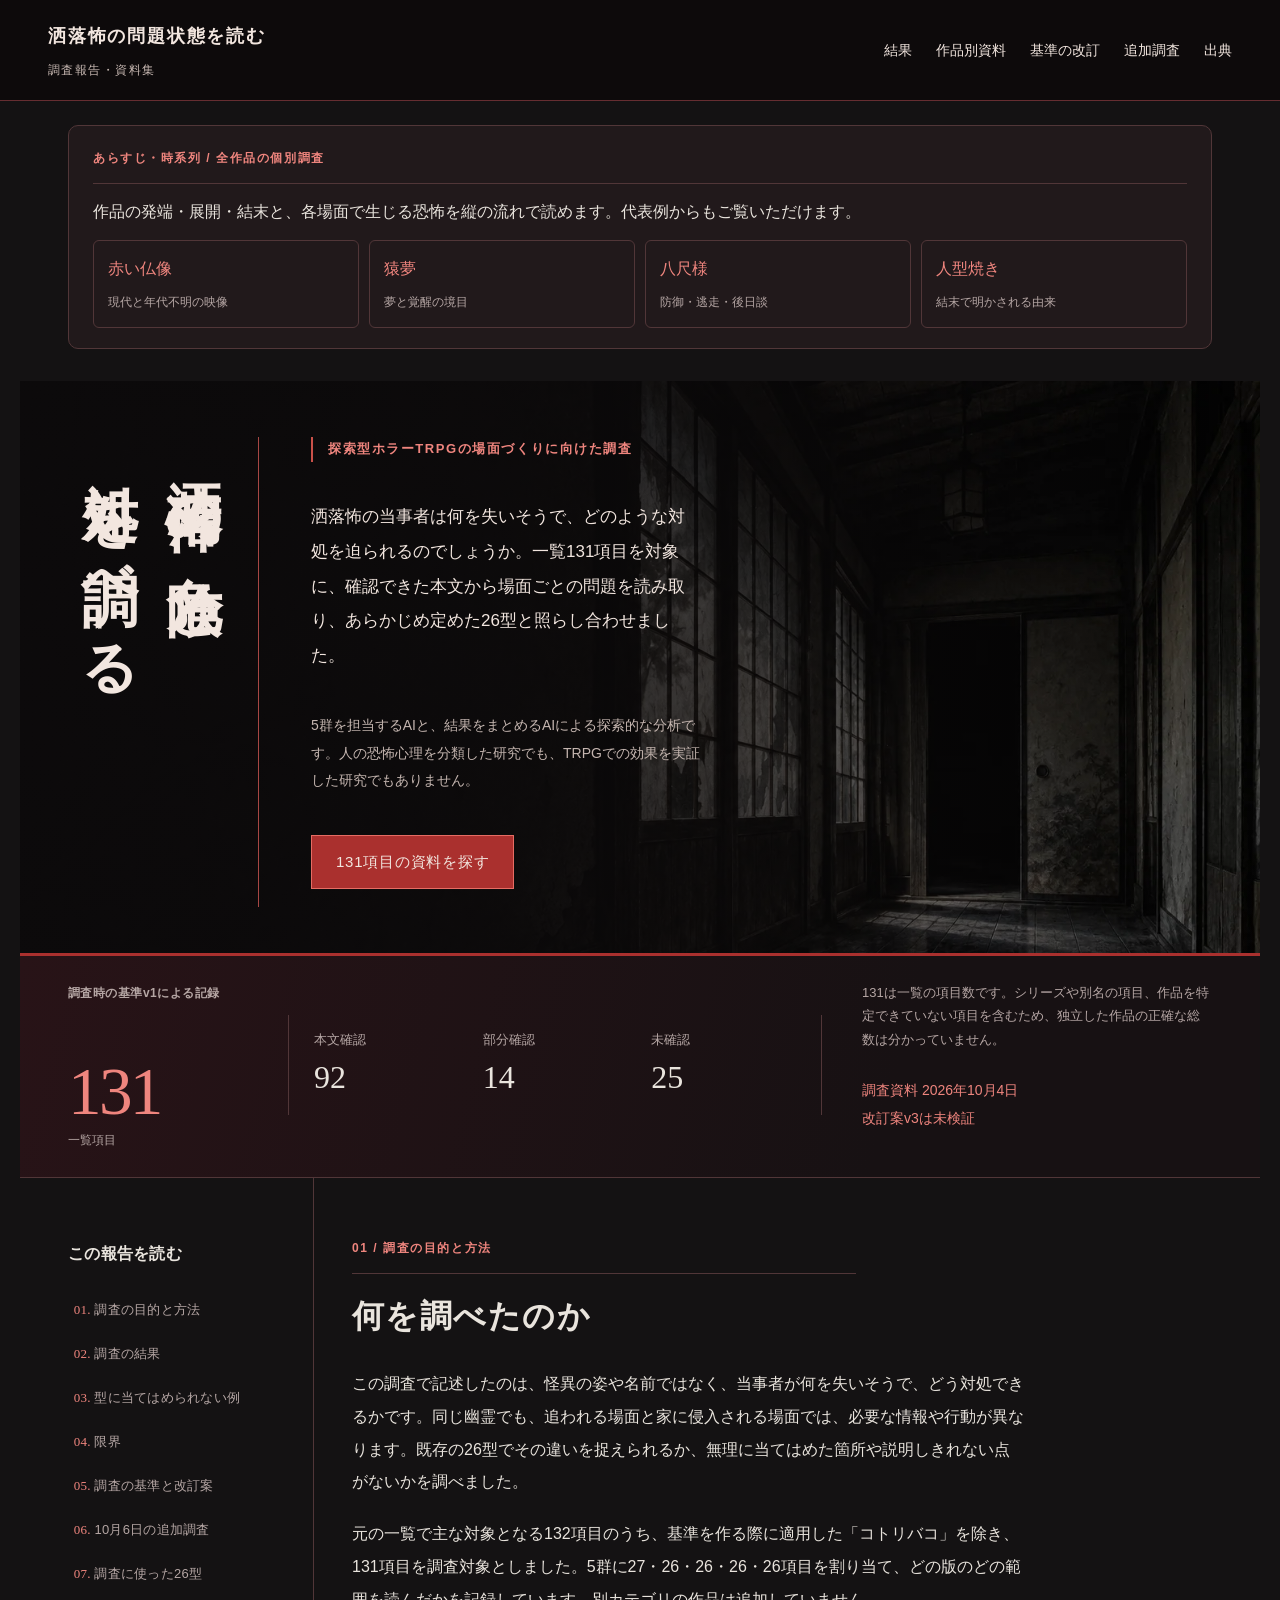
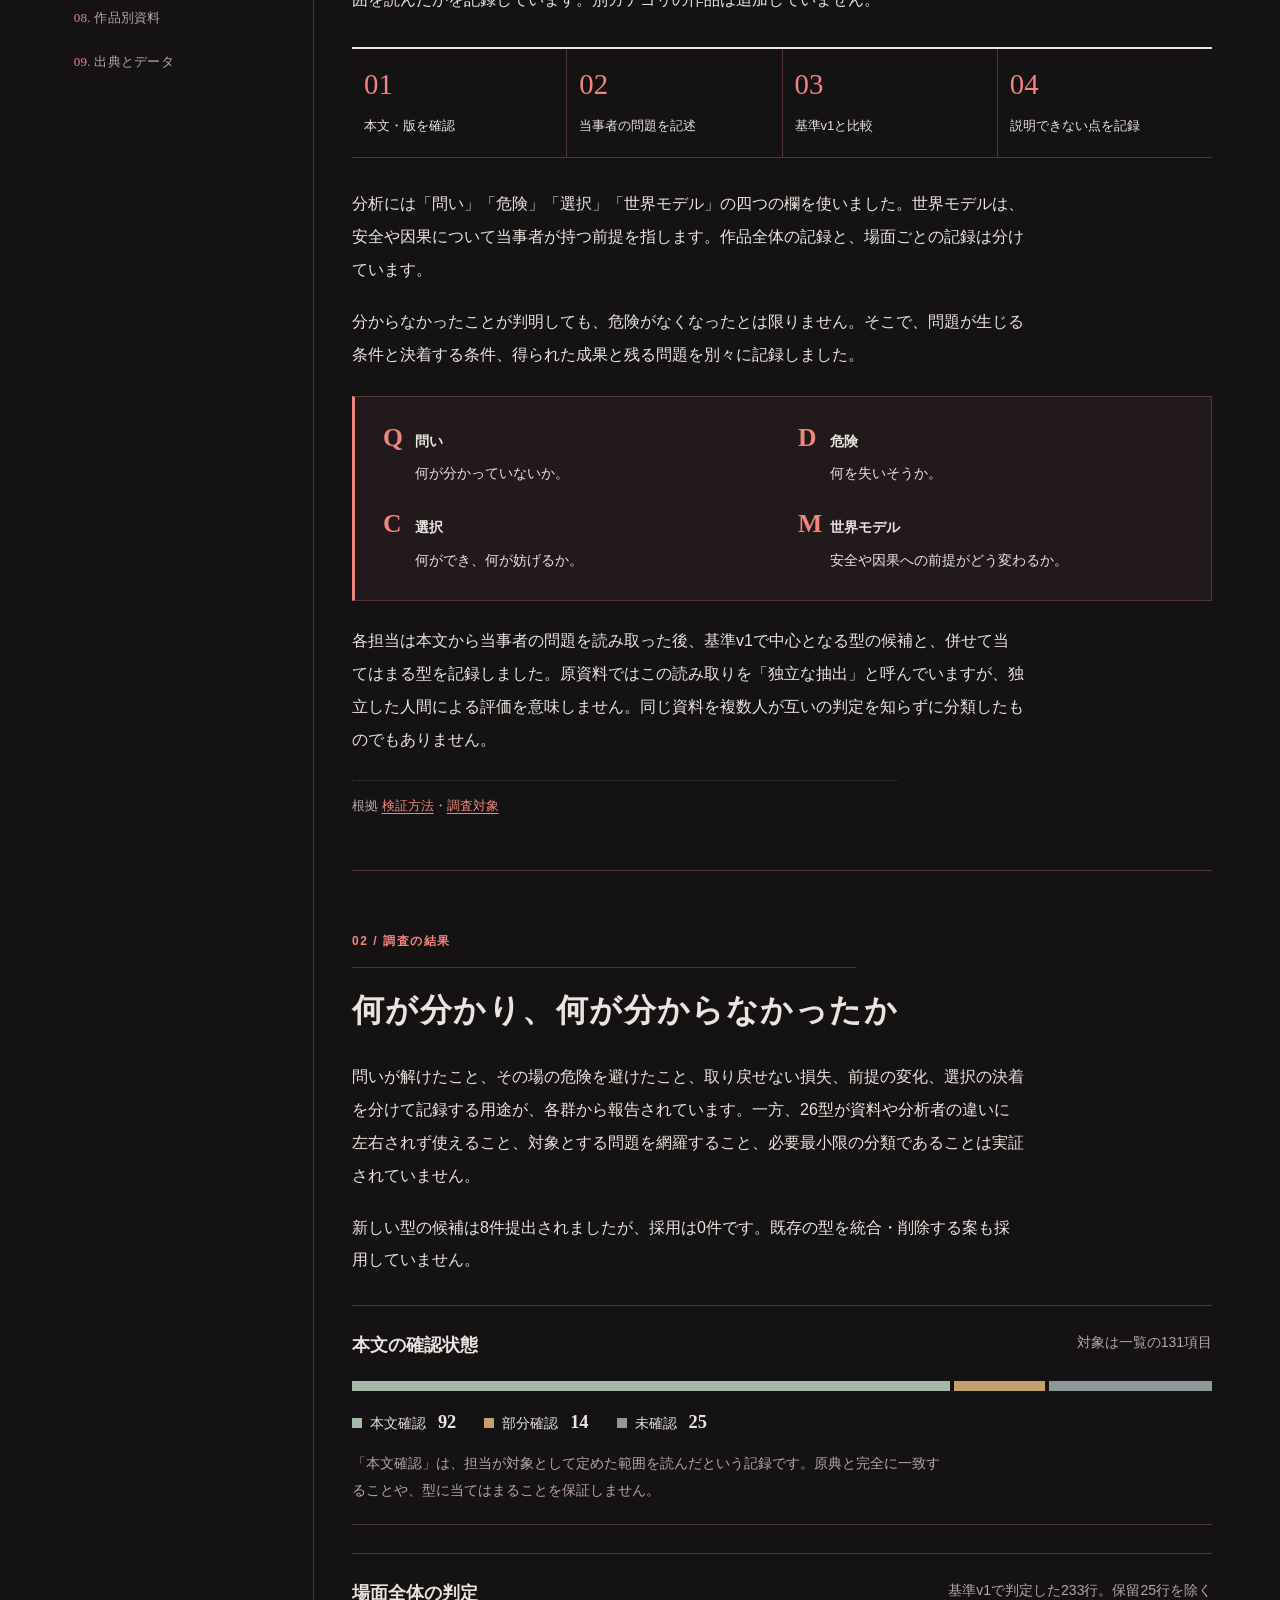
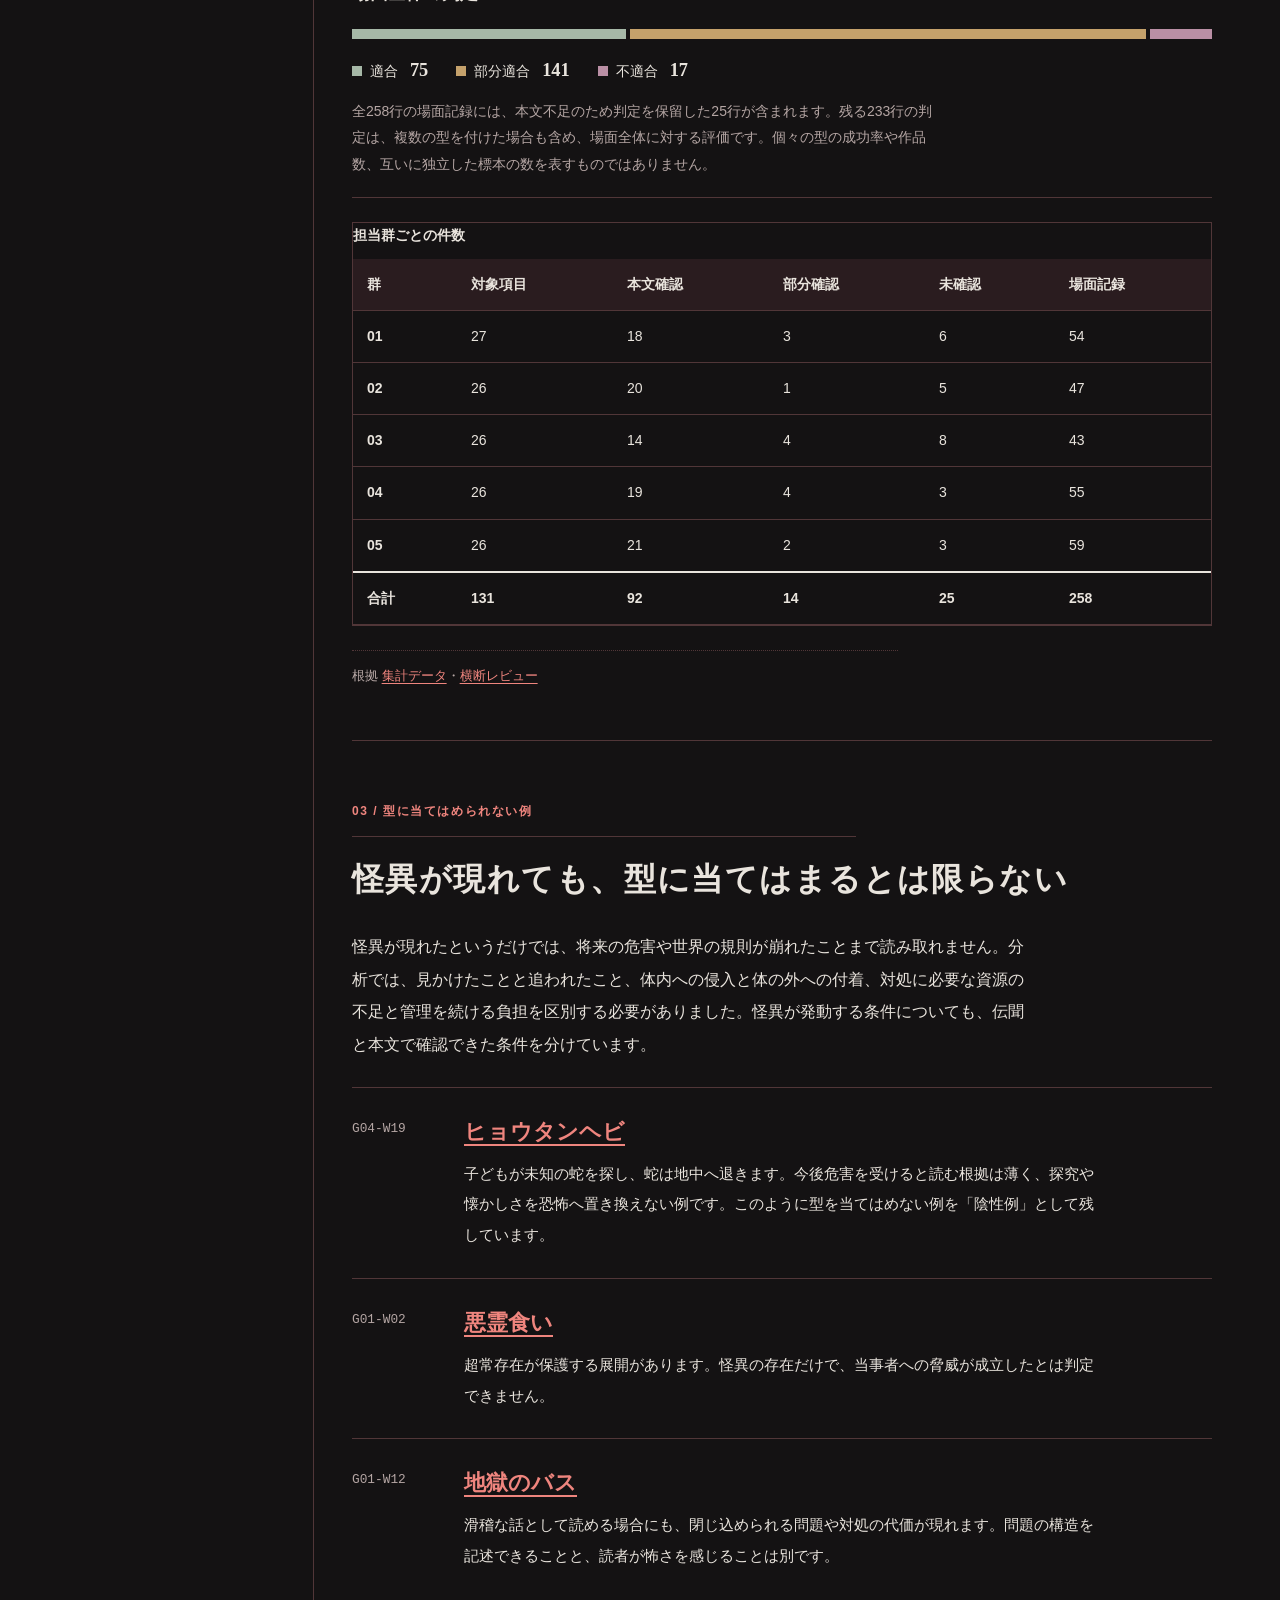
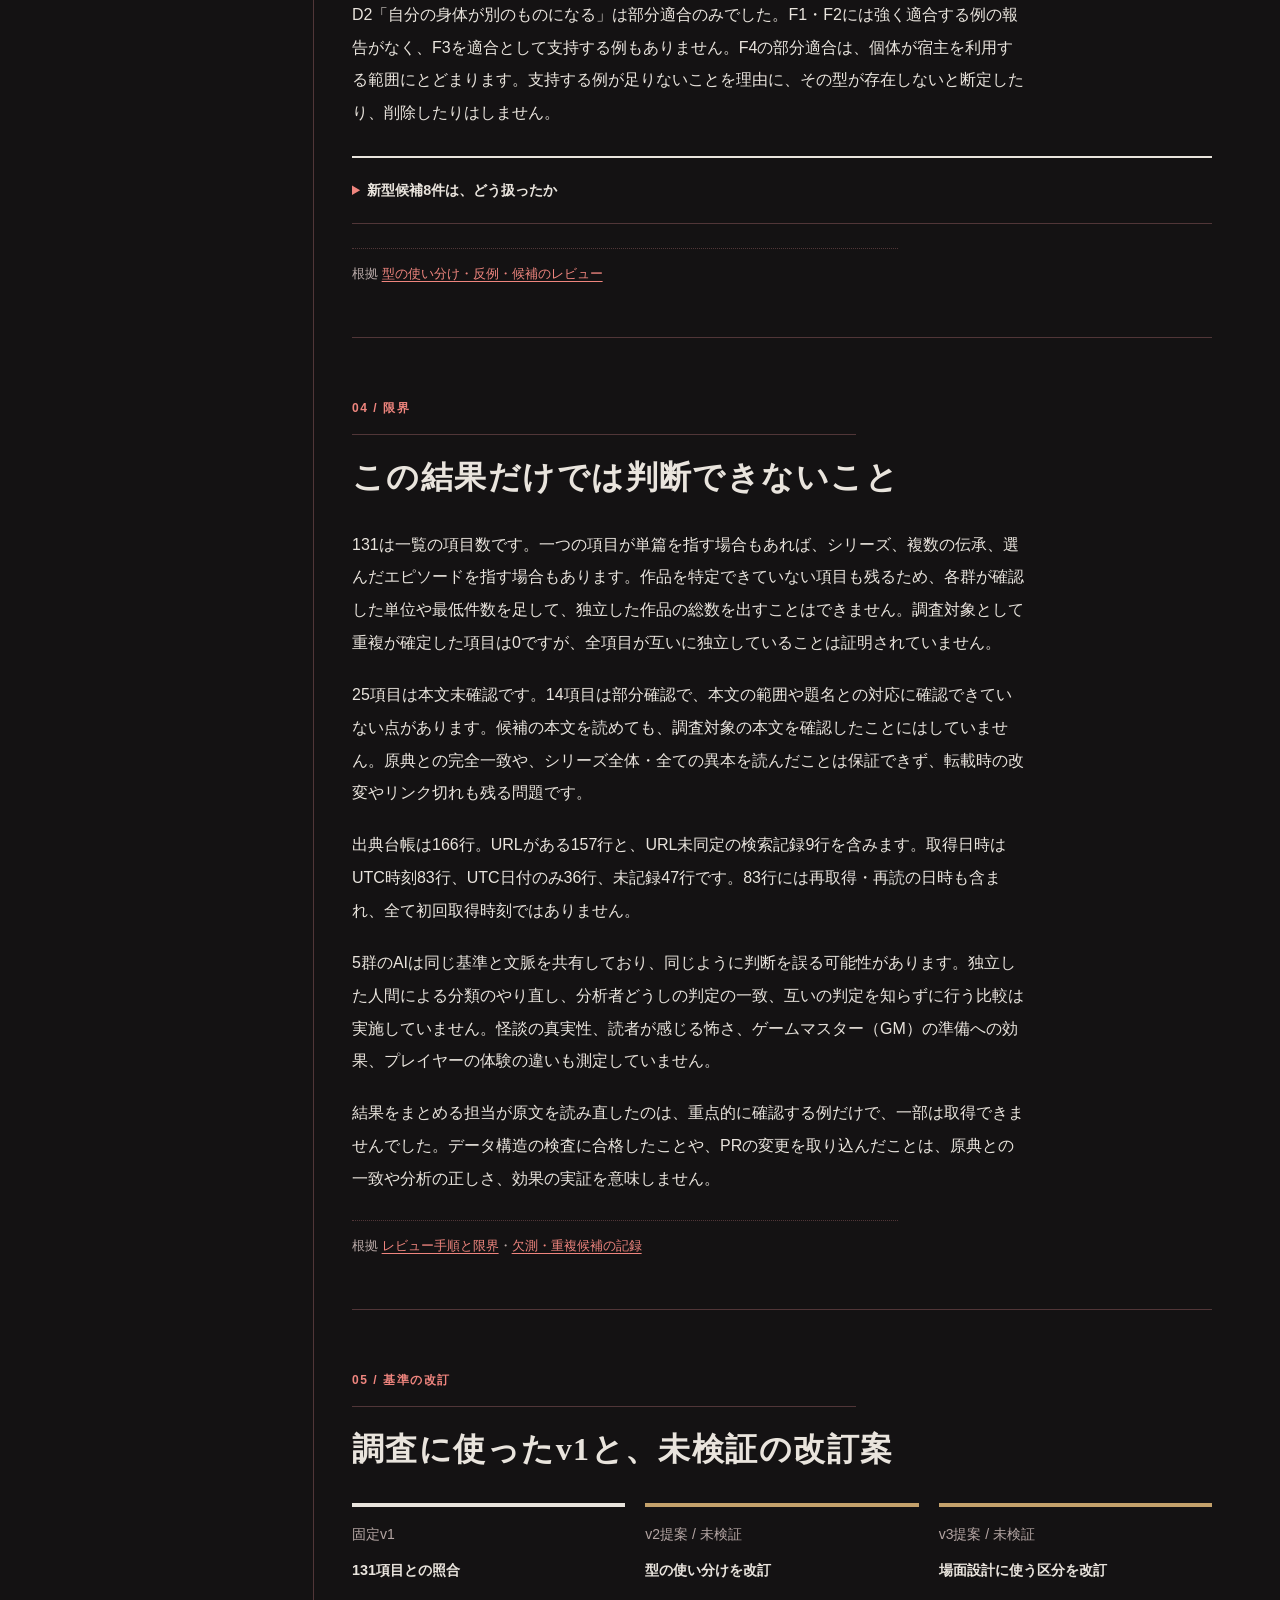
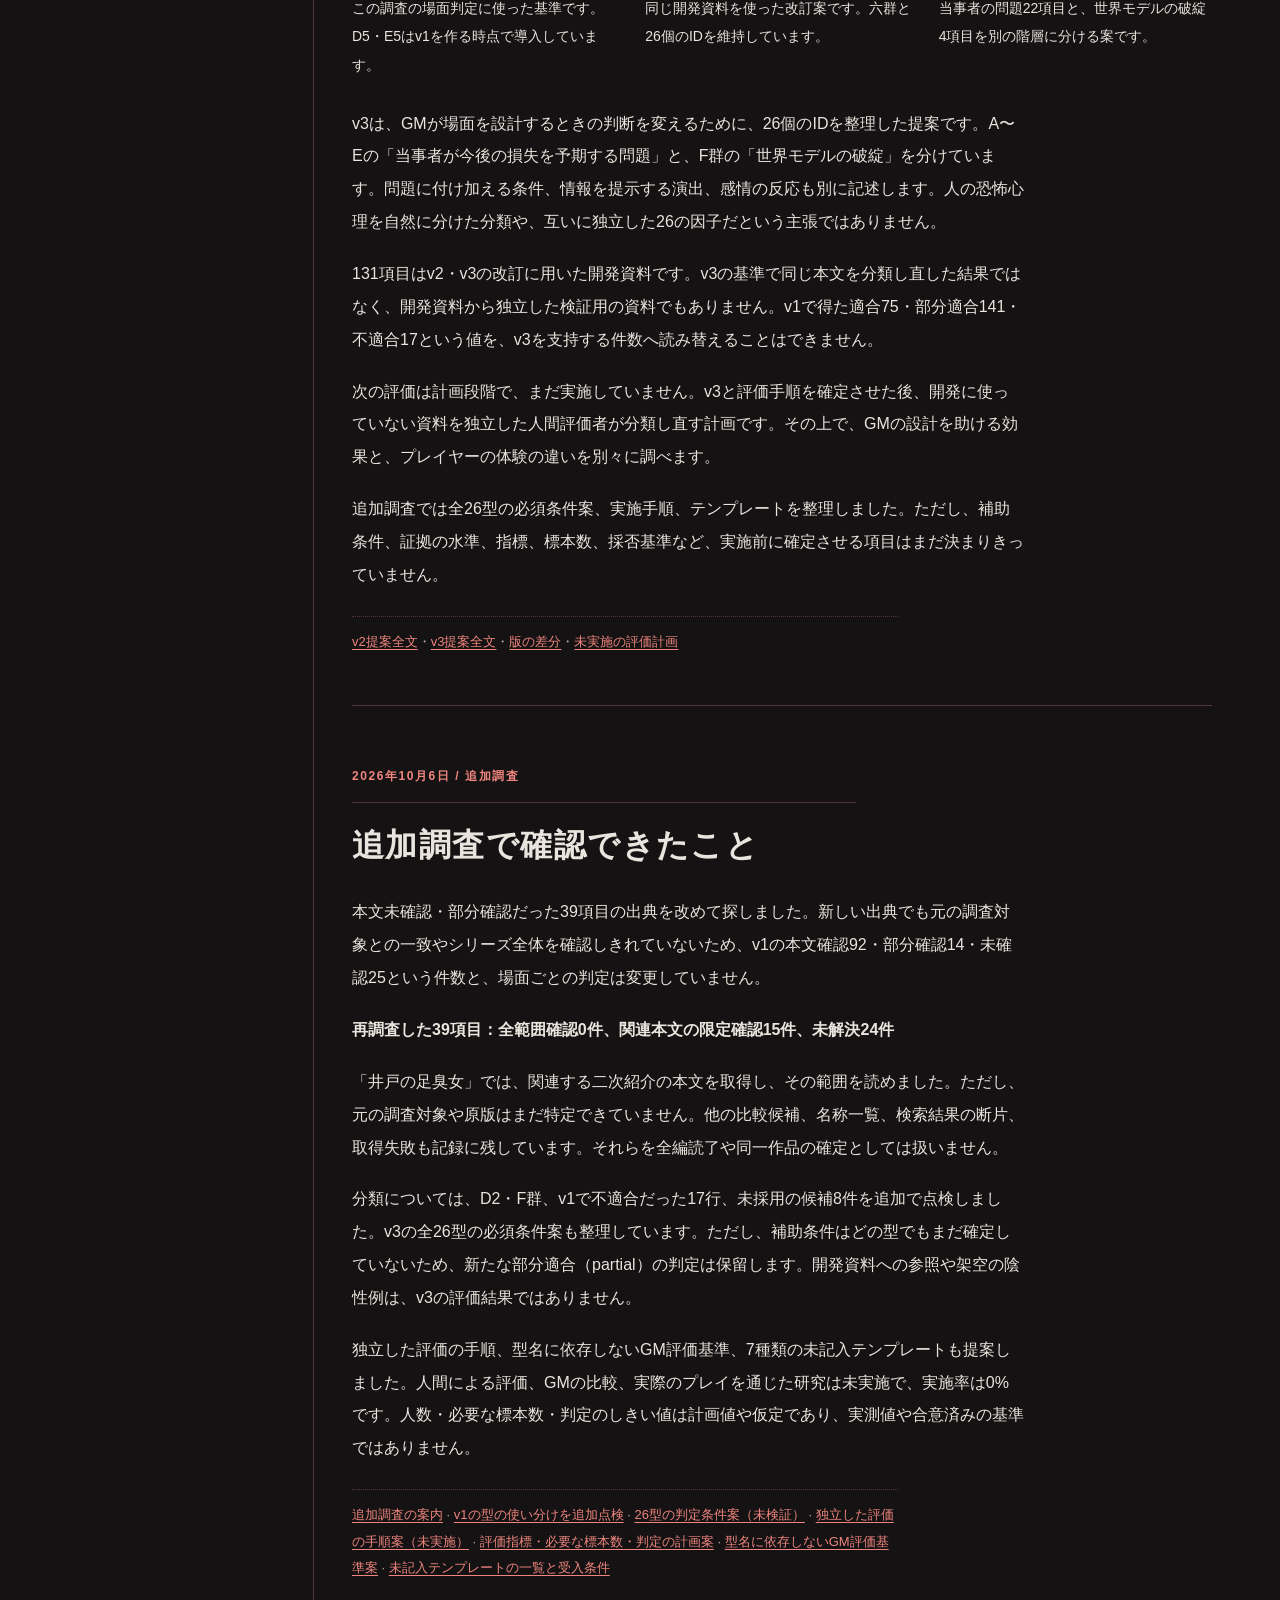
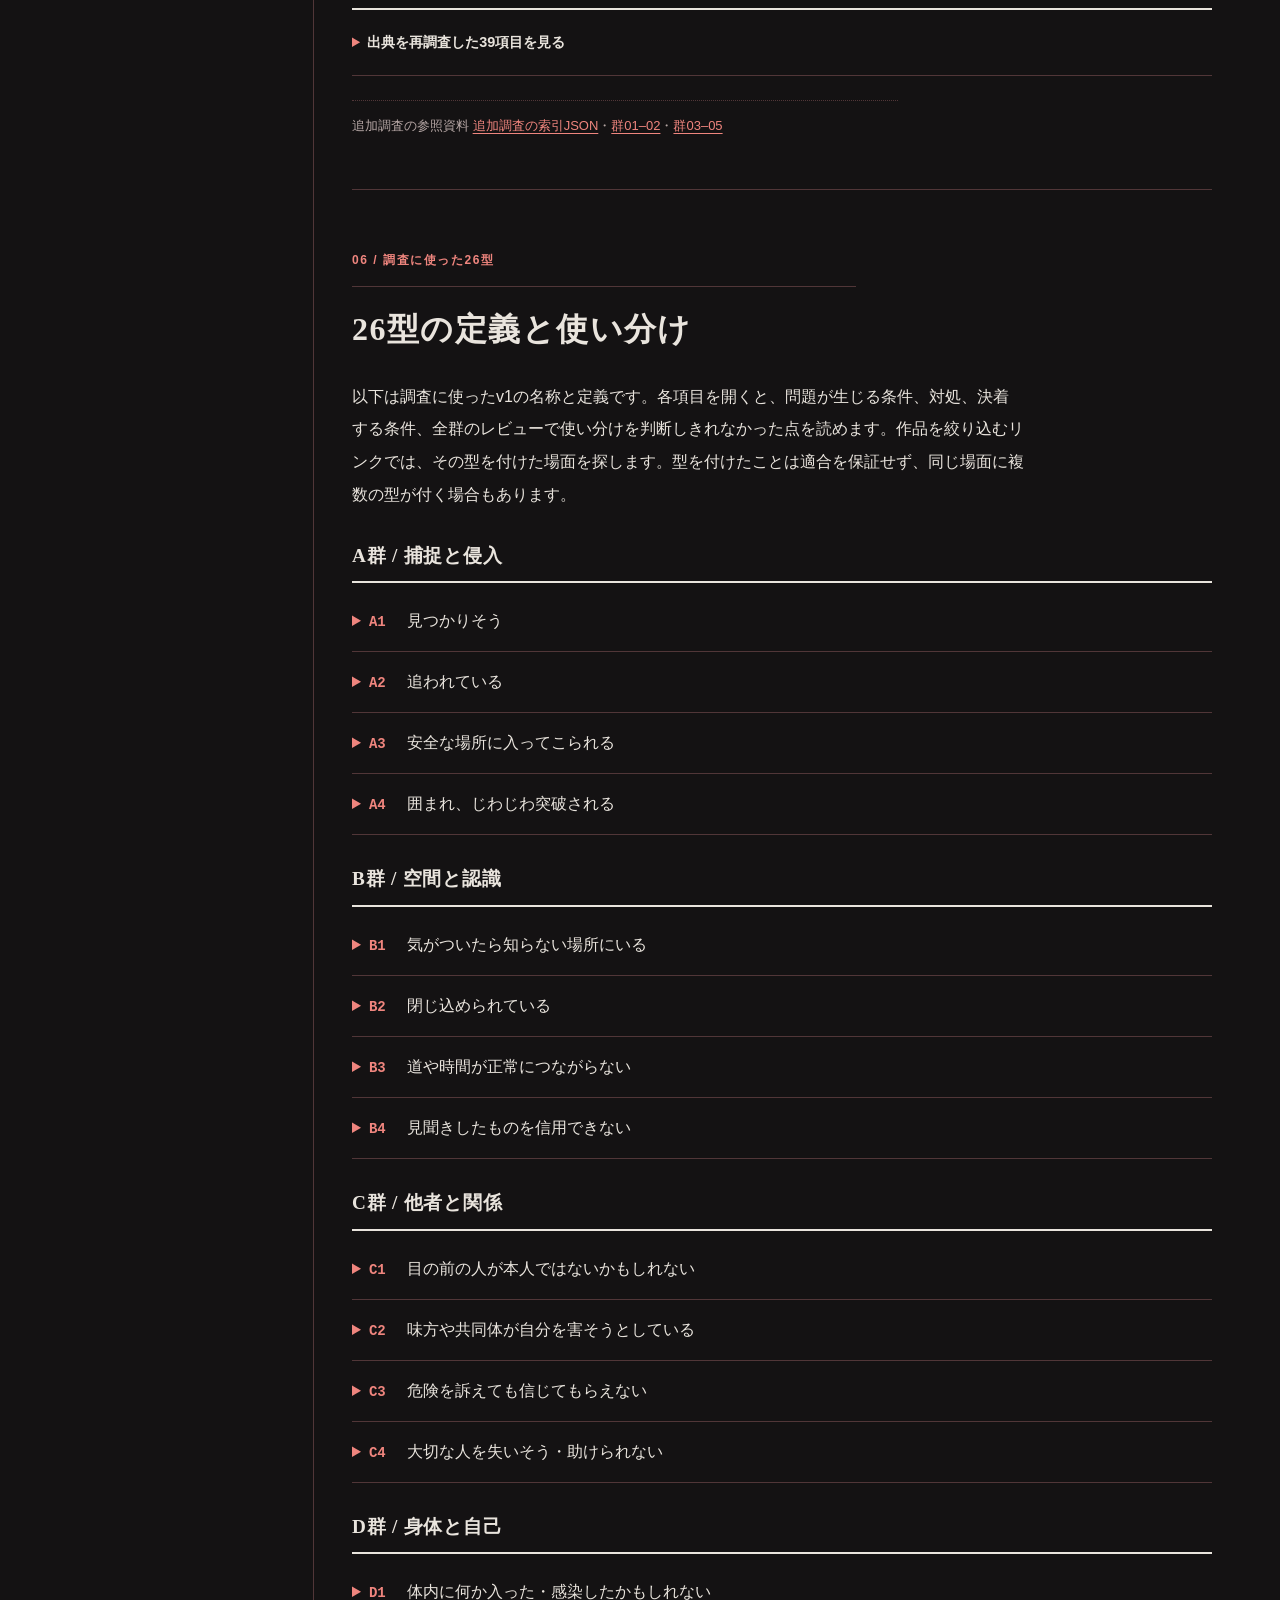
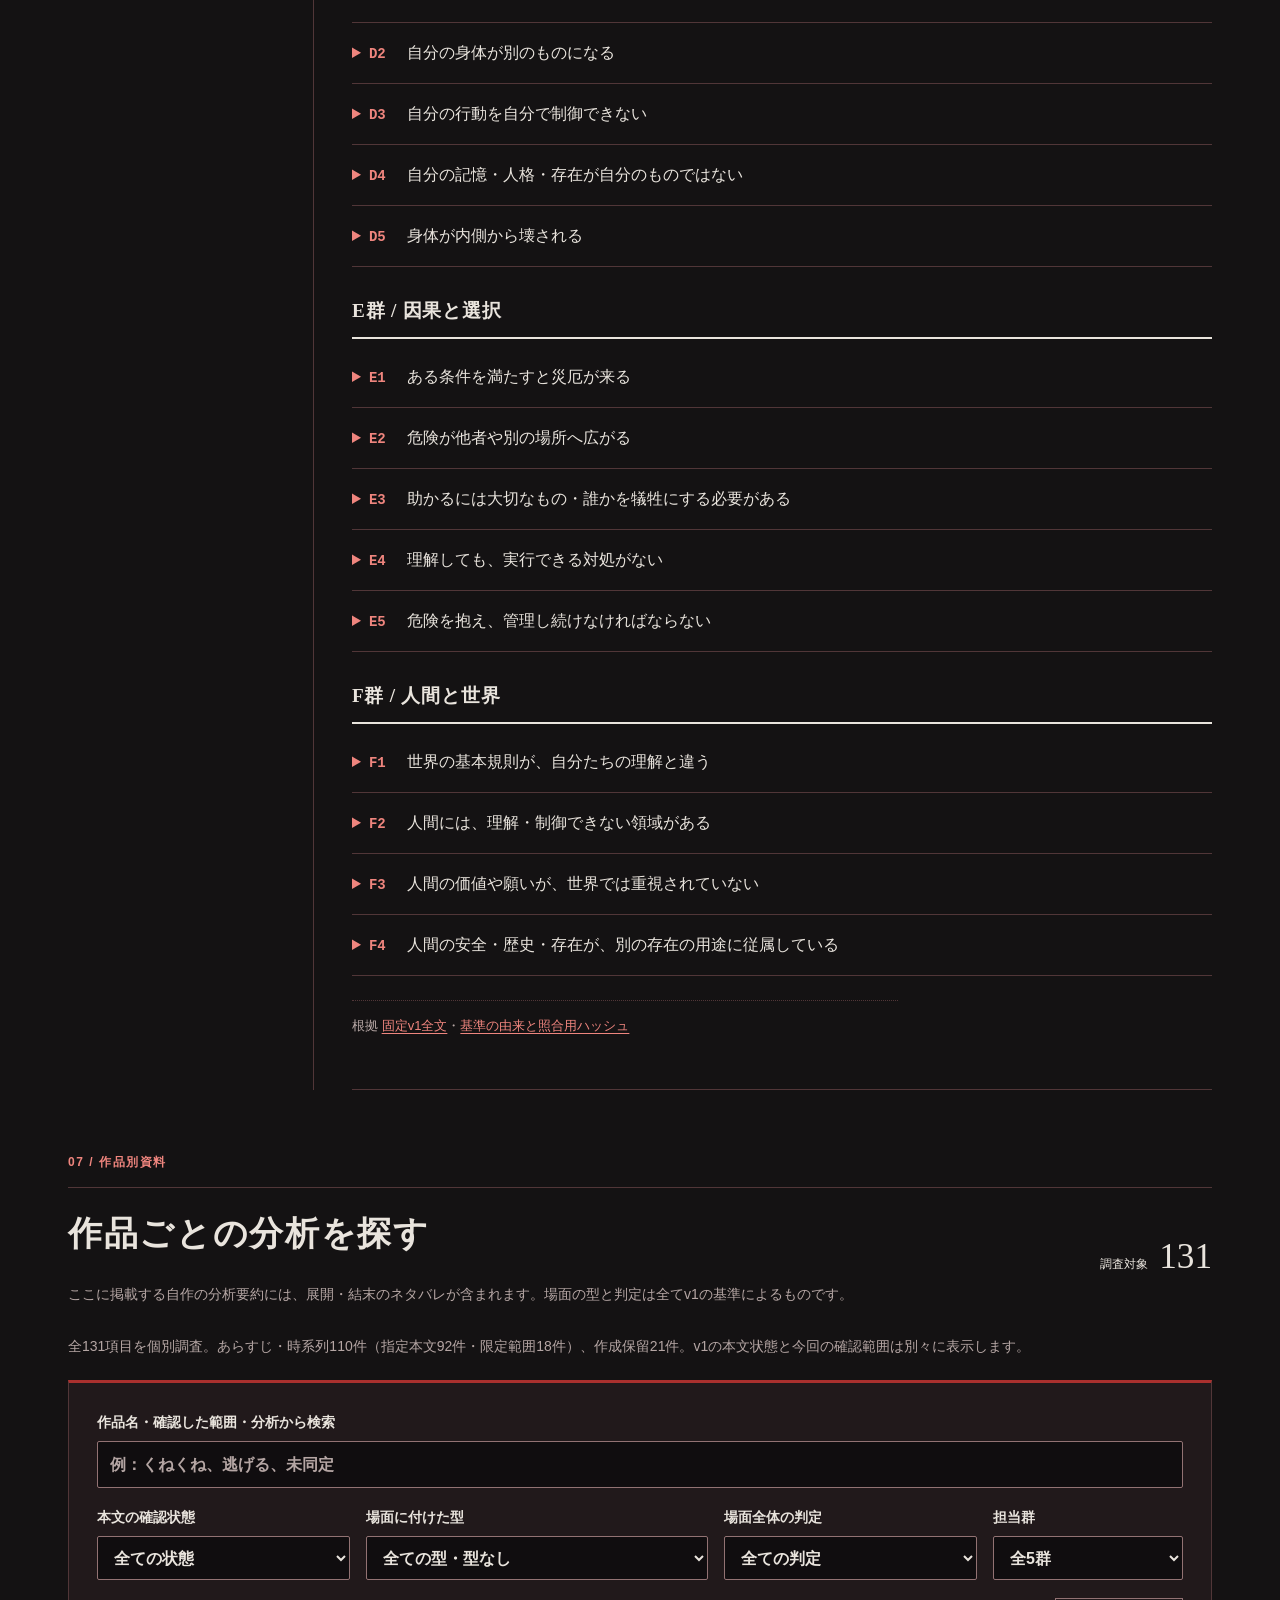
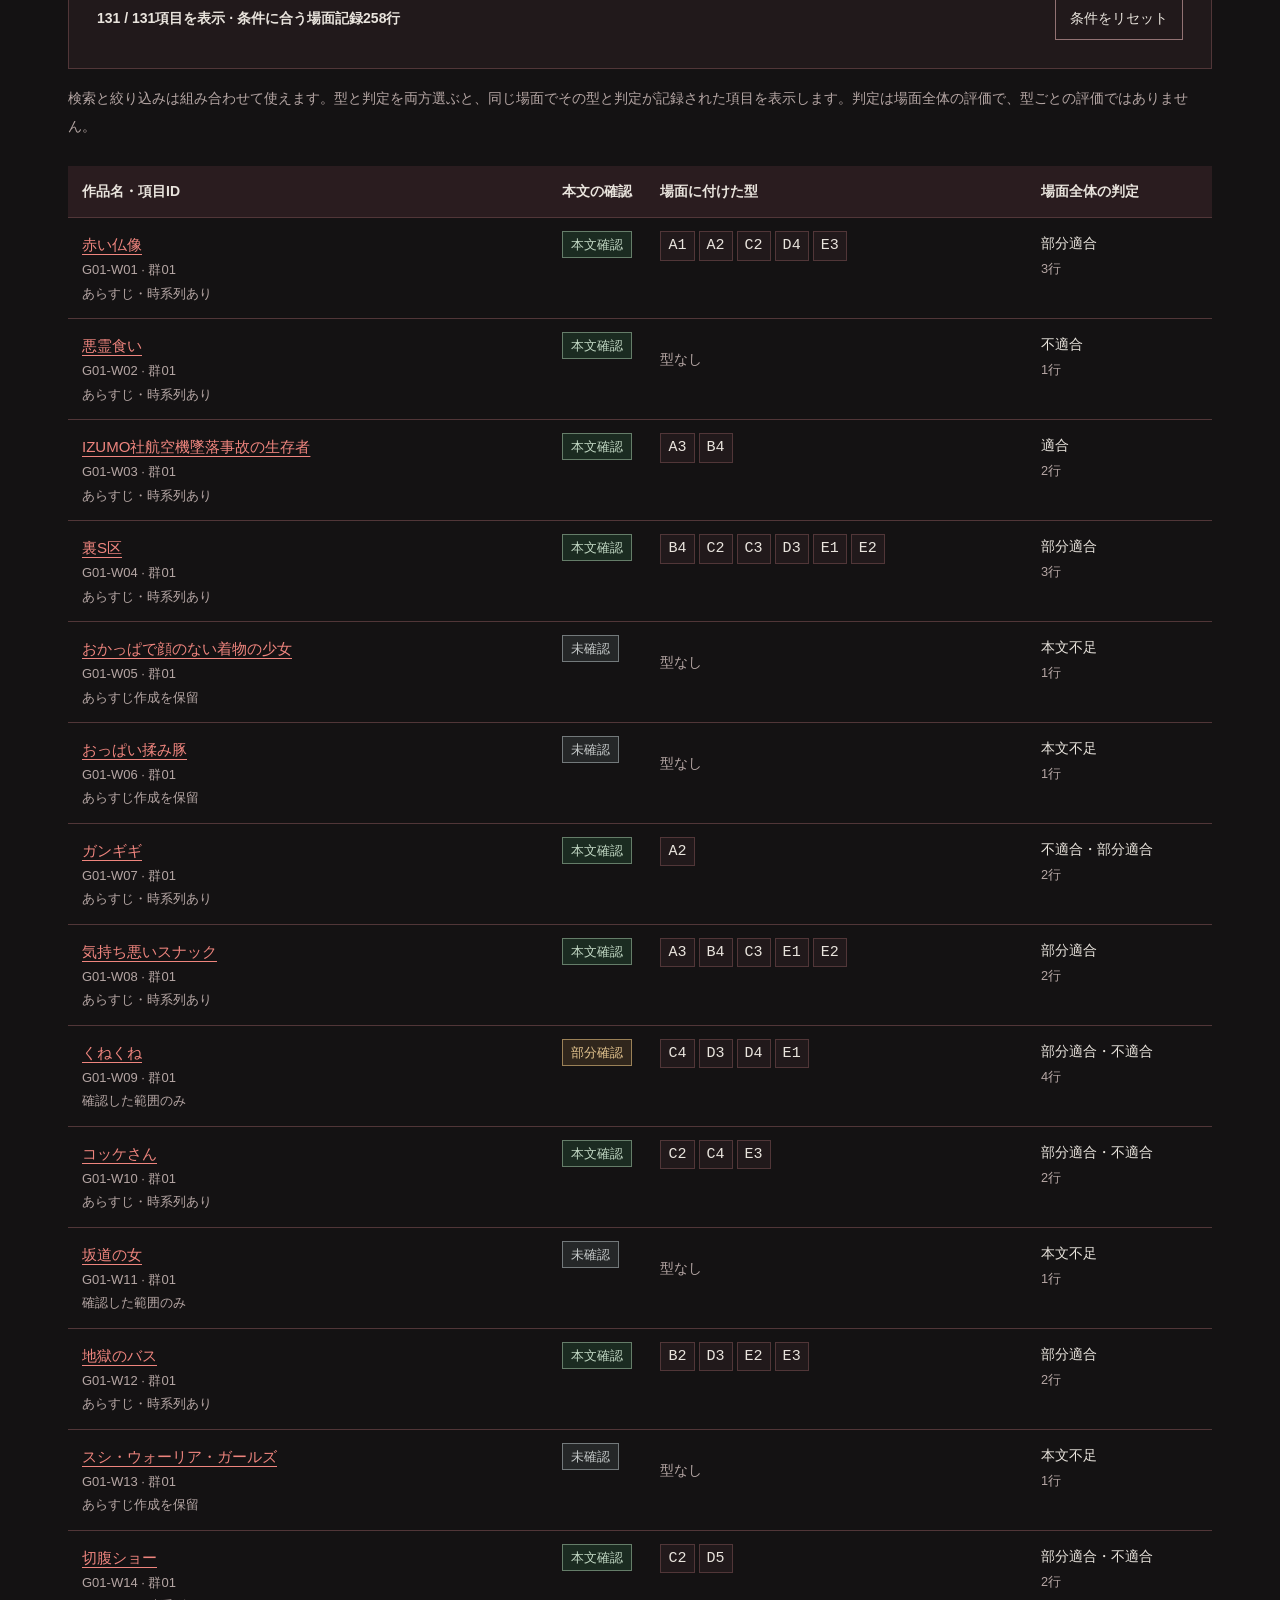
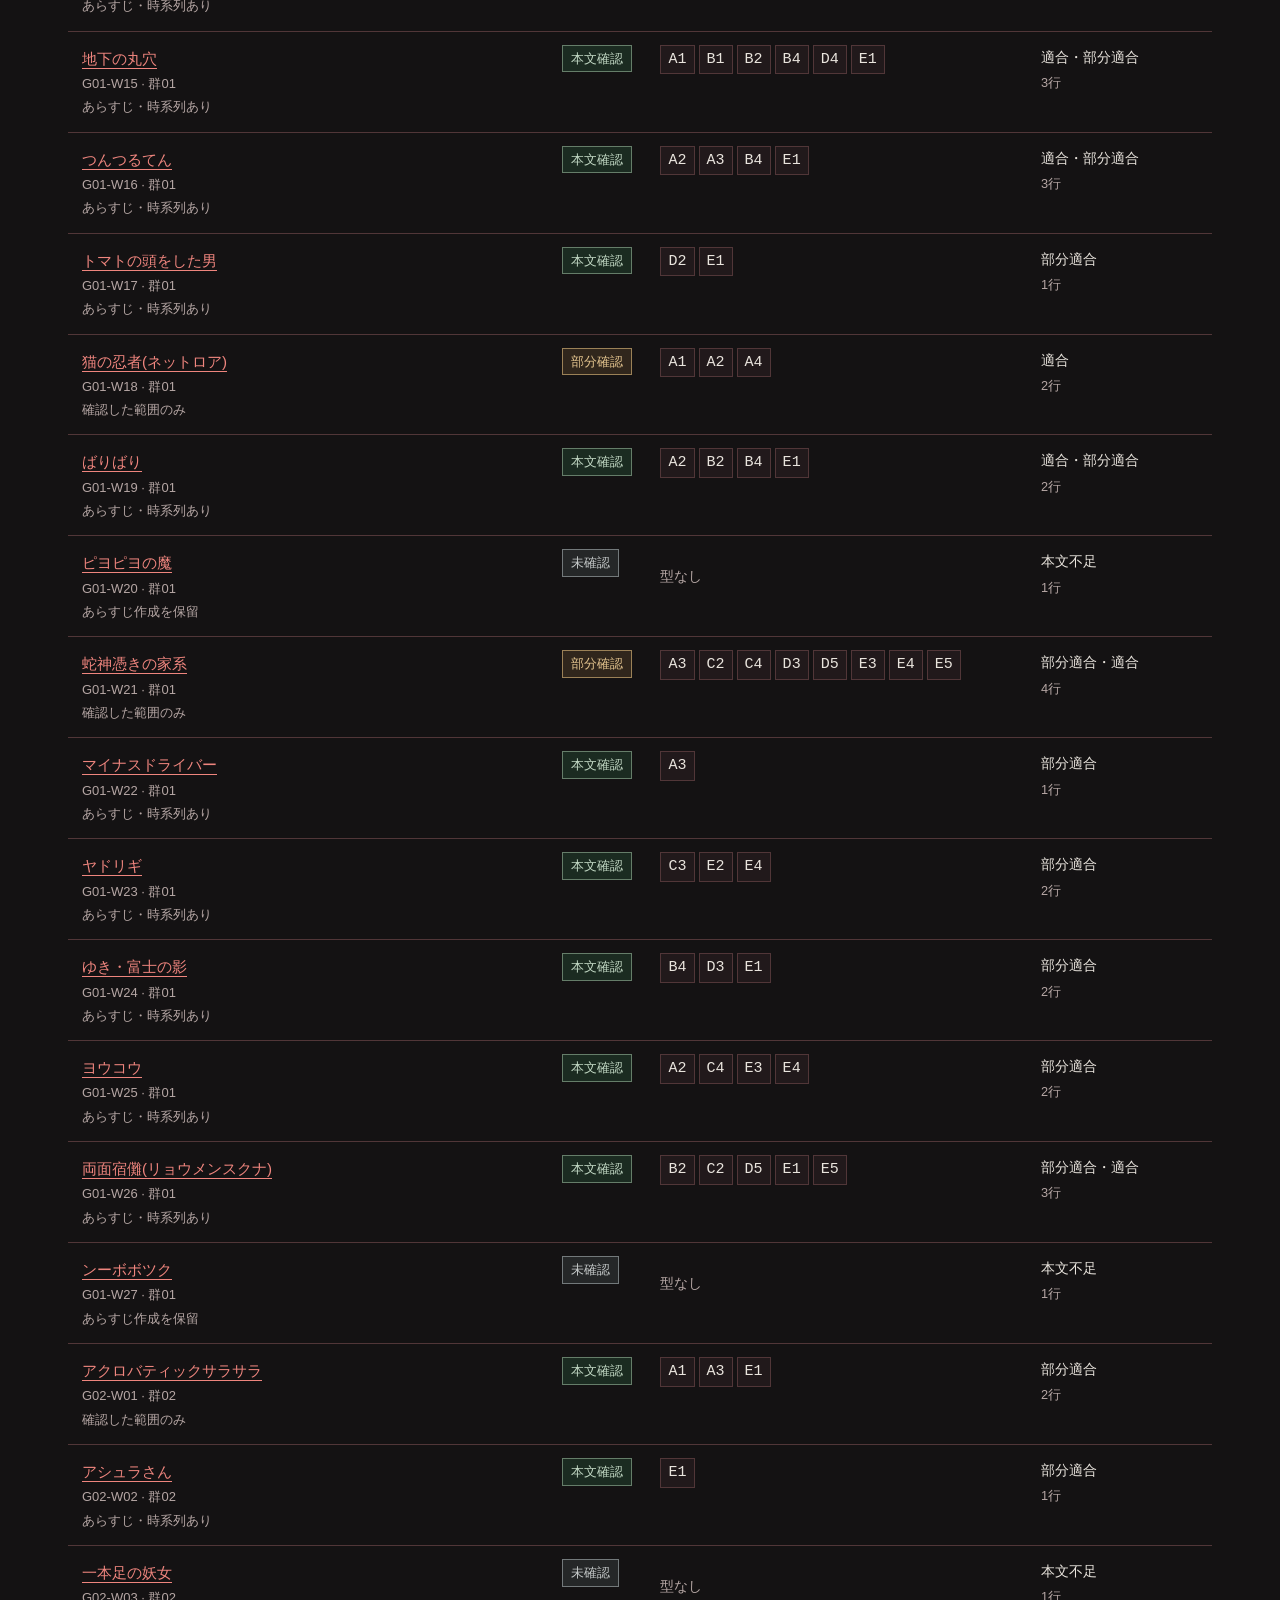
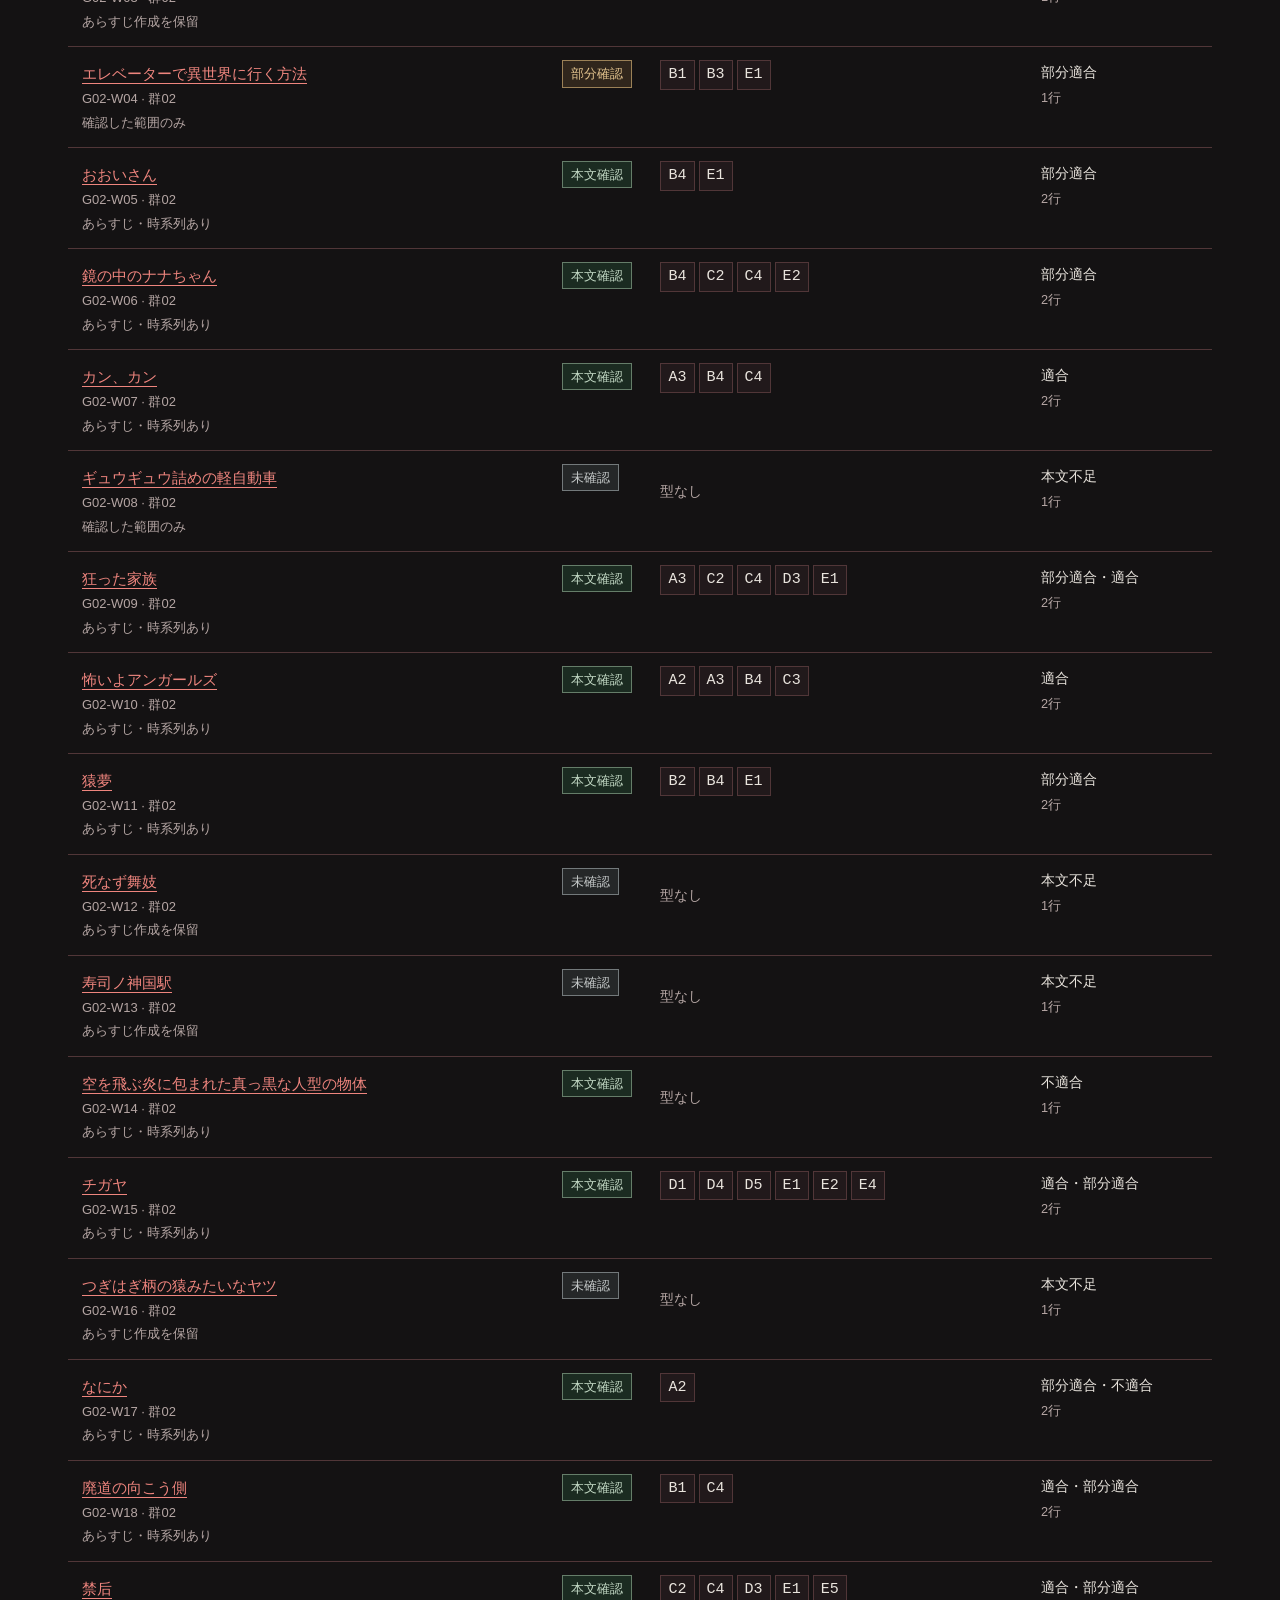
==== commit 3f2c6c62: "Expand source-reviewed spoiler narratives to all 131 entries" ====
--- a/docs/index.html
+++ b/docs/index.html
@@ -21,9 +21,9 @@
 <main id="main">
 <div id="report">
   <section class="poc-review" aria-label="あらすじと時系列のUIレビュー">
-    <p class="section-index">あらすじ・時系列 / UIレビュー用PoC</p>
-    <p>まず4作品で、あらすじの長さ、縦の流れ、恐怖と分類の対応をご確認ください。</p>
-    <nav class="poc-links" id="poc-links" aria-label="PoCの4作品"></nav>
+    <p class="section-index">あらすじ・時系列 / 全作品の個別調査</p>
+    <p>作品の発端・展開・結末と、各場面で生じる恐怖を縦の流れで読めます。代表例からもご覧いただけます。</p>
+    <nav class="poc-links" id="poc-links" aria-label="代表的な4作品"></nav>
   </section>
   <section class="opening" aria-labelledby="title">
     <div class="opening-copy">
--- a/docs/styles.css
+++ b/docs/styles.css
@@ -157,33 +157,46 @@
 .timeline-thread{margin-top:28px}
 .timeline-thread h3{font-family:var(--sans);font-size:1.02rem}
 .timeline-thread>.small-note{margin-top:4px}
-.story-timeline{list-style:none;padding:0;margin-top:18px}
-.timeline-step{position:relative;padding-left:48px}
-.timeline-number{position:absolute;left:0;top:18px;font:1.05rem/1.8 Georgia,serif;color:var(--accent)}
-.timeline-card{padding:20px 24px;background:var(--light);border:1px solid var(--line);border-top:2px solid var(--control-line);min-width:0}
-.timeline-time{display:flex;align-items:baseline;flex-wrap:wrap;gap:6px 14px;font-size:.8125rem;color:var(--muted)}
-.fact-kind{color:var(--ink);border-bottom:1px dotted var(--control-line)}
-.timeline-card h4{font-family:var(--serif);font-size:1.15rem;margin:8px 0 10px}
-.timeline-card p{font-size:.94rem}
-.timeline-card .timeline-time{font-size:.8125rem}
-.timeline-event{max-width:40em}
-.timeline-fears{border-left:2px solid var(--accent);margin-top:20px;padding-left:18px}
-.timeline-fear+.timeline-fear{margin-top:20px;padding-top:16px;border-top:1px solid var(--line)}
-.timeline-fear h5{font-size:.8125rem;color:var(--accent);margin:0 0 4px}
-.timeline-types{display:flex;gap:6px;flex-wrap:wrap;margin:10px 0}
-.timeline-type{border:1px solid var(--control-line);padding:4px 9px;text-decoration:none;font-size:.8125rem;color:var(--ink);line-height:1.8}
-.timeline-card .timeline-basis,.timeline-card .timeline-scene,.timeline-card .timeline-context{font-size:.8125rem;color:var(--muted);margin-top:10px}
-.timeline-evidence{font-size:.8125rem;margin-top:14px}
+/* A single reading order: date, node, then card. The rail connects adjacent nodes. */
+.story-timeline{--axis-left:144px;--node-center:28px;list-style:none;padding:0;margin-top:24px}
+.timeline-step{position:relative;display:grid;grid-template-columns:120px minmax(0,1fr);column-gap:48px;align-items:start;padding:0 0 28px}
+.timeline-step:last-child{padding-bottom:0}
+.timeline-step:not(:last-child)::before{content:"";position:absolute;left:var(--axis-left);top:var(--node-center);bottom:calc(-1 * var(--node-center));width:1px;background:#79575d}
+.timeline-milestone{grid-column:1;min-width:0;padding-top:17px;text-align:right}
+.timeline-position{display:block;font:500 .7rem/1.4 var(--sans);font-variant-numeric:tabular-nums;letter-spacing:.12em;color:var(--muted);margin-bottom:7px}
+.timeline-milestone .timeline-time{font-size:.8125rem;line-height:1.7;color:var(--ink);margin:0;overflow-wrap:anywhere}
+.timeline-node{position:absolute;z-index:1;left:calc(var(--axis-left) - 6px);top:calc(var(--node-center) - 6px);width:13px;height:13px;border:2px solid #b78a90;border-radius:50%;background:var(--paper)}
+.has-fear>.timeline-node{background:var(--accent);border-color:var(--accent)}
+.timeline-card{grid-column:2;min-width:0;padding:24px 26px 18px;background:#1c181a;border:1px solid #4b363b;border-radius:10px}
+.timeline-card-heading .fact-kind{display:inline-block;margin:0 0 9px;font-size:.75rem;line-height:1.6;color:#c8b8ba;letter-spacing:.02em}
+.timeline-card h4{font:650 1.15rem/1.6 var(--sans);letter-spacing:.015em;margin:0 0 12px;color:var(--ink)}
+.timeline-card p{font-size:1rem;line-height:1.95}
+.timeline-card .timeline-event{max-width:38em;margin:0;color:var(--ink)}
+.timeline-fears{margin-top:20px;padding-top:18px;border-top:1px solid #493138}
+.timeline-fear+.timeline-fear{margin-top:18px;padding-top:18px;border-top:1px solid #493138}
+.timeline-fear h5{font:600 .75rem/1.7 var(--sans);letter-spacing:.04em;color:var(--accent);margin:0 0 6px}
+.timeline-card .timeline-fear-text{font-size:.94rem;font-weight:500;line-height:1.85;margin:0}
+.timeline-card .timeline-label{font-size:.6875rem;line-height:1.6;color:var(--muted);margin:14px 0 6px}
+.timeline-types{display:flex;gap:6px;flex-wrap:wrap}
+.timeline-type{display:block;min-width:0;max-width:100%;border:1px solid #72565c;border-radius:5px;background:#251d20;padding:5px 9px;text-decoration:none;font-size:.75rem;color:var(--ink);line-height:1.6;overflow-wrap:anywhere}
+.timeline-type:hover{background:#35262c;border-color:var(--accent)}
+.timeline-analysis{margin-top:13px;font-size:.8125rem}
+.timeline-analysis summary,.timeline-evidence summary,.timeline-reading summary{cursor:pointer;color:#d6c5c7;line-height:1.8;min-height:32px;padding:5px 0}
+.timeline-fit{display:inline-block;font-size:.6875rem;color:var(--muted);margin-inline-start:8px}
+.timeline-card .timeline-basis,.timeline-card .timeline-scene{font-size:.8125rem;color:#c3b0b3;line-height:1.9;margin-top:10px}
+.timeline-card .timeline-context{font-size:.8125rem;line-height:1.8;color:var(--muted);margin-top:14px}
+.timeline-card-footer{margin-top:18px;padding-top:10px;border-top:1px solid #3c2e33}
+.timeline-evidence{font-size:.75rem}
 .timeline-evidence p{font-size:.8125rem;margin-top:8px}
-.timeline-arrow{display:block;width:30px;text-align:center;font-size:1.5rem;color:var(--accent);margin:8px 0 8px -48px;line-height:1.4}
+.timeline-reading{font-size:.8125rem;margin-top:12px}
+.narrative-investigation{margin-top:20px;padding-top:14px;border-top:1px solid var(--line)}
+.narrative-investigation>summary{cursor:pointer;min-height:40px;padding:8px 0}
+.narrative-investigation ol{padding-left:1.4em}
+.narrative-investigation li+li{margin-top:18px}
+.narrative-investigation p{overflow-wrap:anywhere}
 .work-original-analysis{margin-top:24px}
 #narrative-coverage{margin-bottom:20px}
 @media(max-width:600px){
-  .timeline-step{padding-left:28px}
-  .timeline-number{font-size:.85rem}
-  .timeline-card{padding:16px 14px}
-  .timeline-fears{padding-left:12px}
-  .timeline-arrow{width:22px;margin-left:-28px}
   .story-summary{font-size:1rem}
   .narrative-notes{padding:12px 14px}
   .narrative-pending{padding:18px 16px}
@@ -513,3 +526,23 @@
 
 .poc-switch { margin: 10px 0 20px; font-size: .875rem; }
 .poc-switch .poc-links { margin-top: 12px; }
+
+@media(max-width:700px){
+  .story-timeline{--axis-left:7px;--node-center:15px;margin-top:22px}
+  .timeline-step{grid-template-columns:26px minmax(0,1fr);column-gap:0;row-gap:10px;padding-bottom:24px}
+  .timeline-milestone{grid-column:2;text-align:left;padding-top:3px;display:flex;align-items:baseline;gap:10px}
+  .timeline-position{font-size:.6875rem;margin:0;flex-shrink:0}
+  .timeline-milestone .timeline-time{font-size:.8125rem}
+  .timeline-card{padding:18px 18px 12px;border-radius:8px}
+  .timeline-card h4{font-size:1.0625rem;line-height:1.6}
+  .timeline-card p{font-size:.9375rem}
+  .timeline-card .timeline-fear-text{font-size:.9375rem}
+  .timeline-fears{margin-top:17px;padding-top:15px}
+  .timeline-types{gap:6px}
+  .timeline-type{font-size:.75rem;padding:5px 8px}
+  .timeline-analysis summary{padding:8px 0;min-height:40px}
+  .timeline-card-footer{margin-top:15px}
+  .timeline-evidence summary{padding:7px 0;min-height:36px}
+}
+@media(max-width:360px){.timeline-card{padding-inline:15px}.timeline-fit{display:block;margin:3px 0 0 16px}}
+@media print{.timeline-card{break-inside:avoid;background:white;color:var(--ink)}}
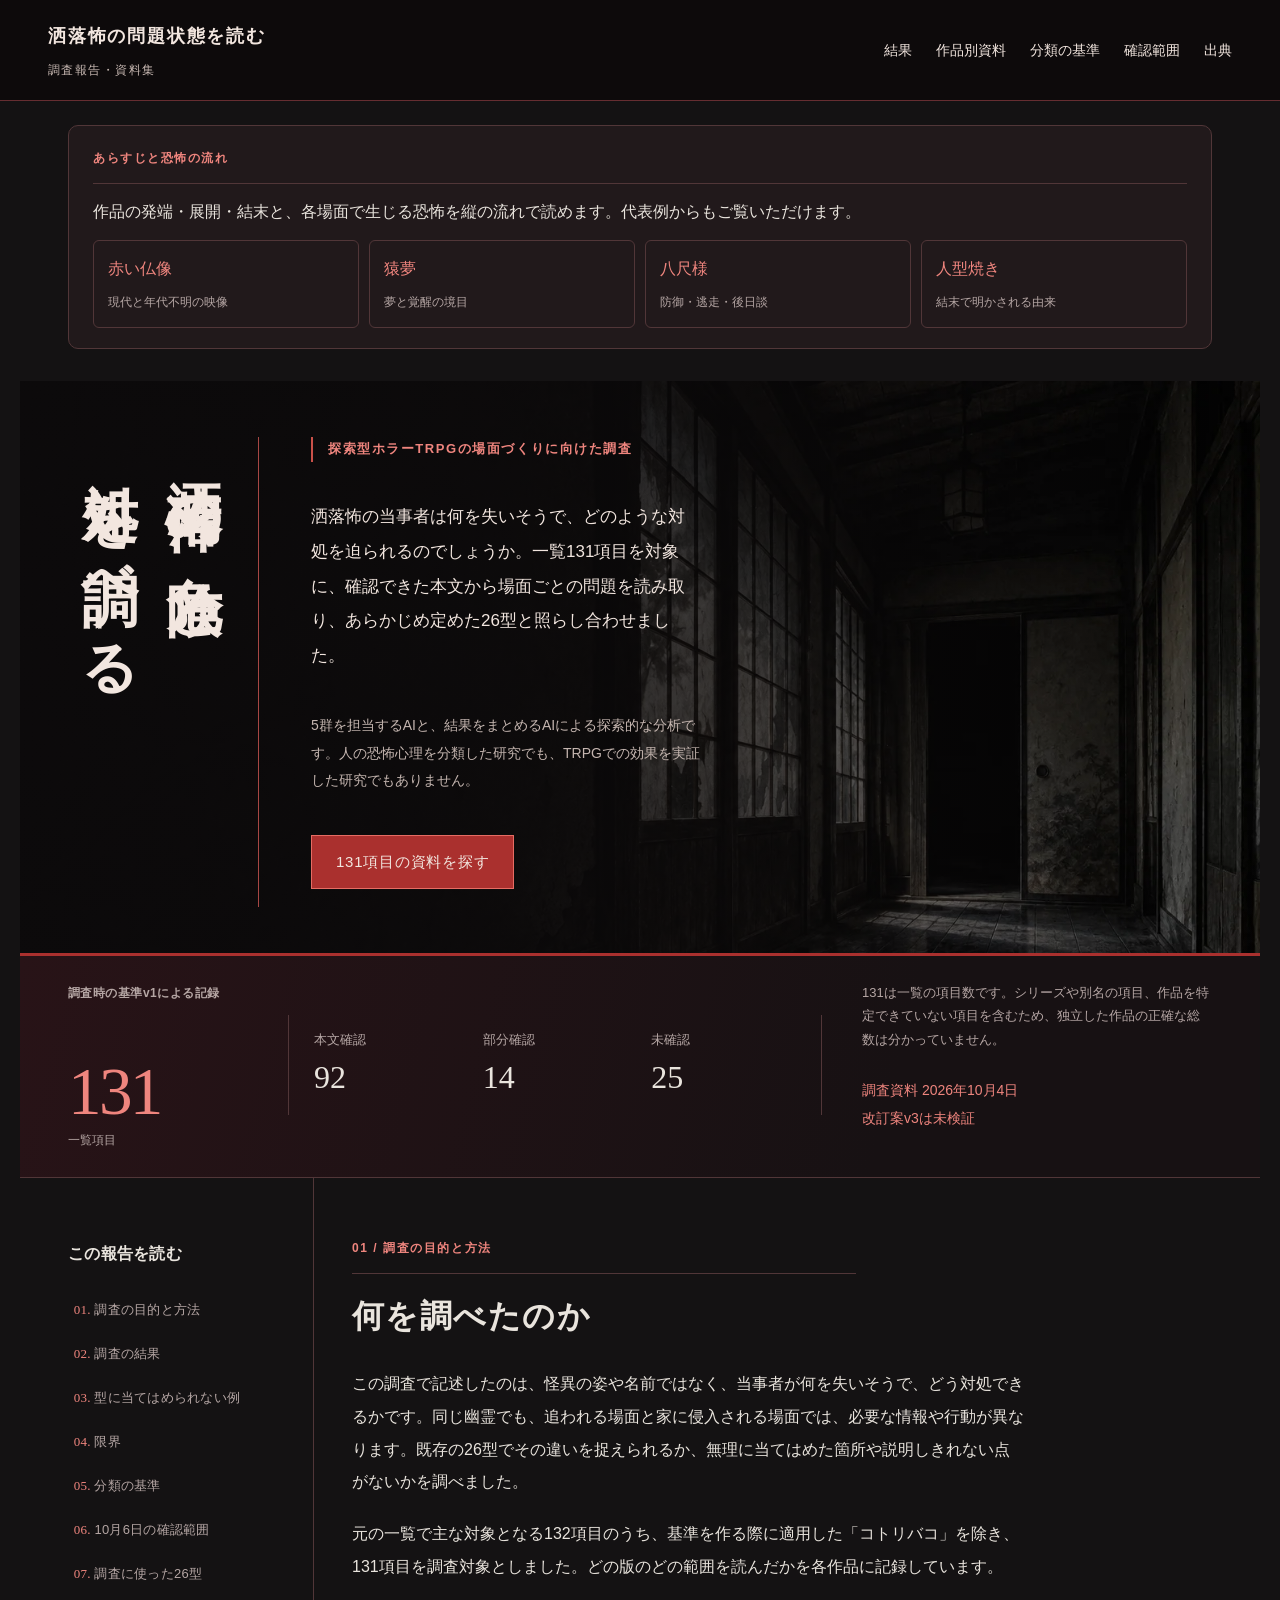
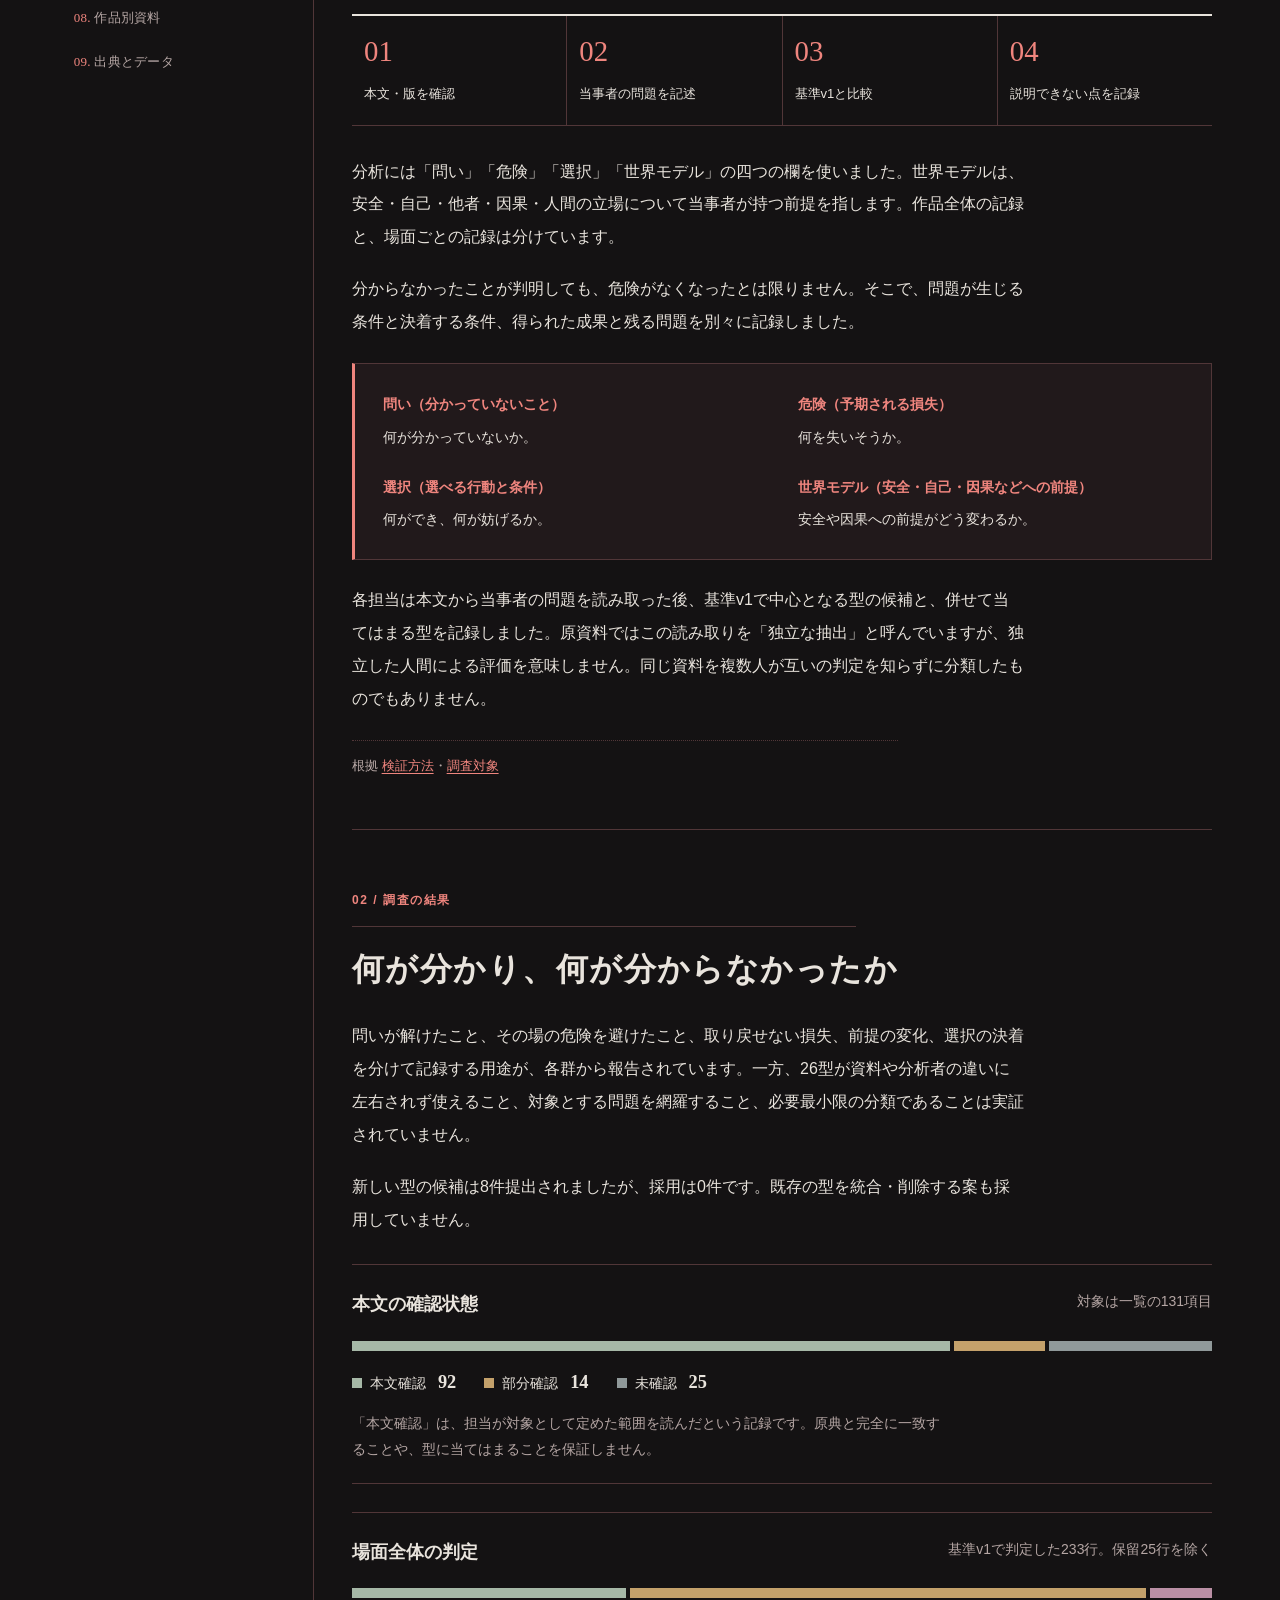
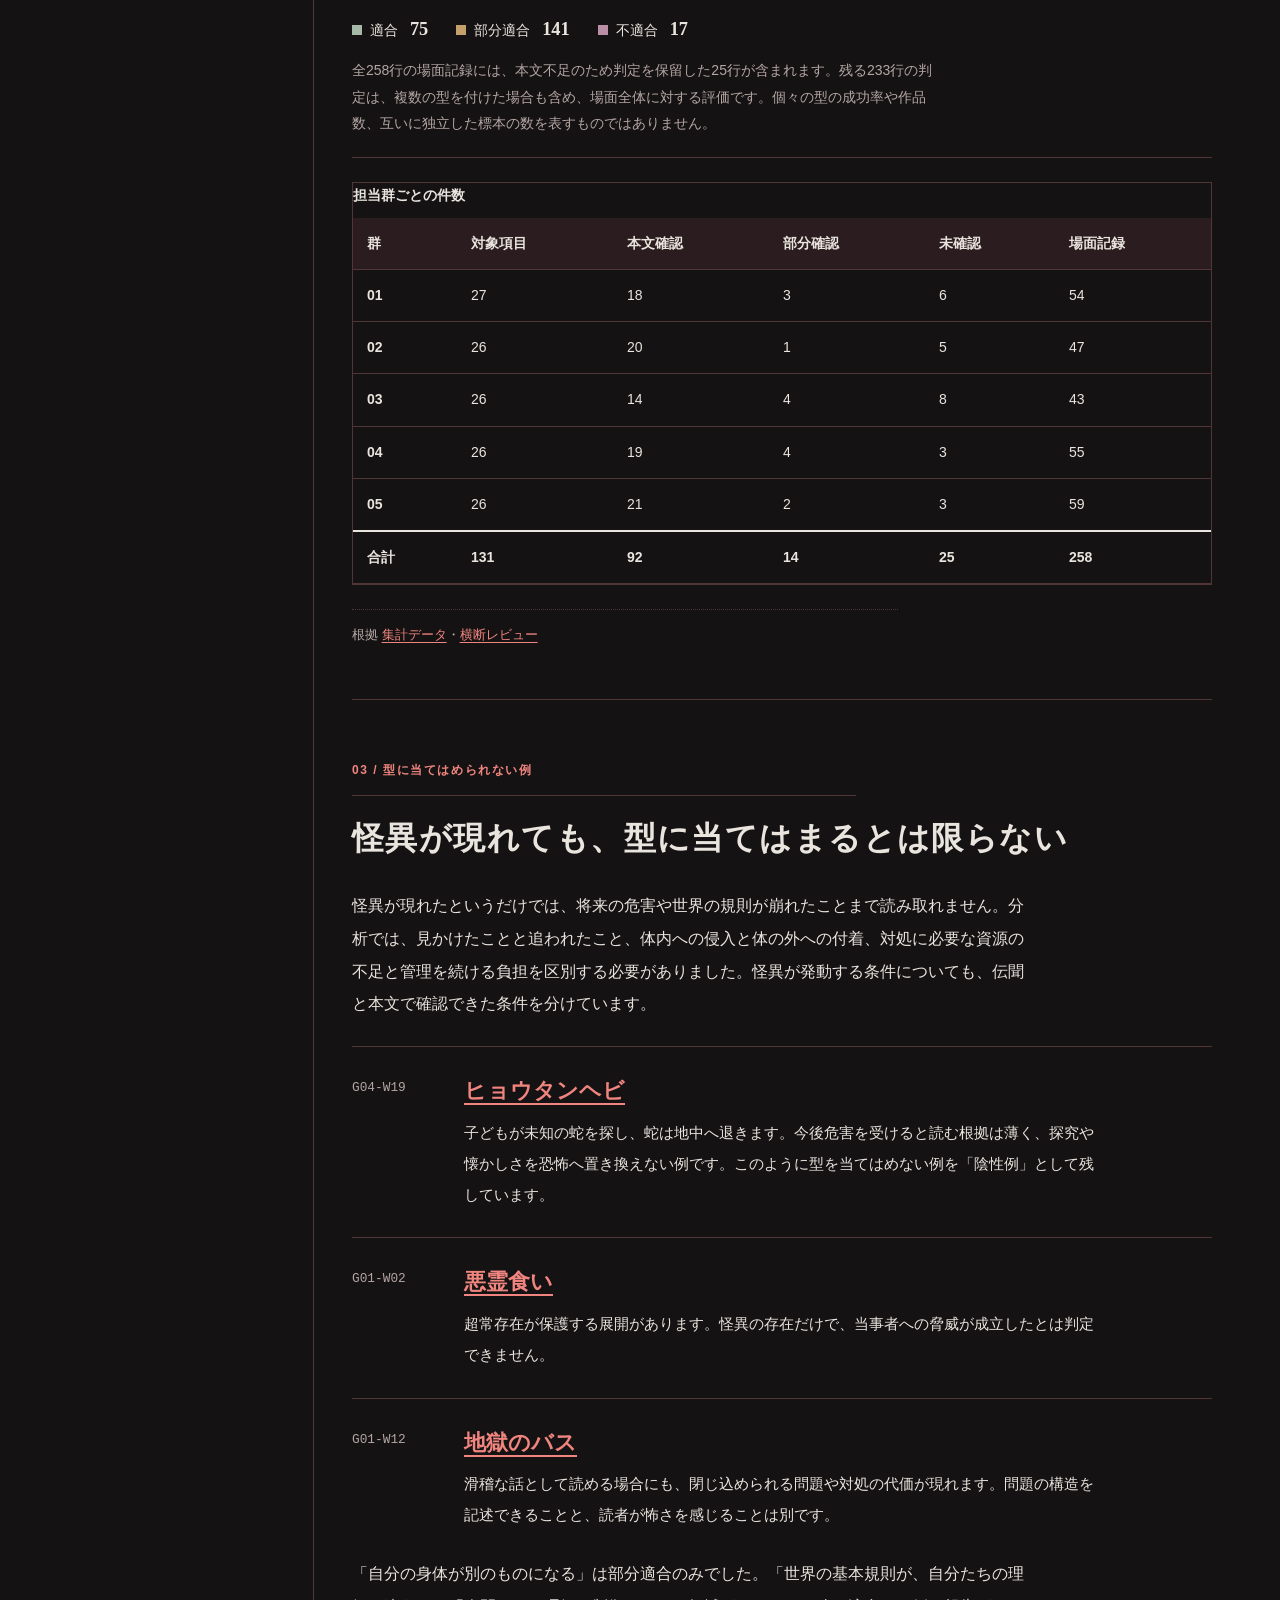
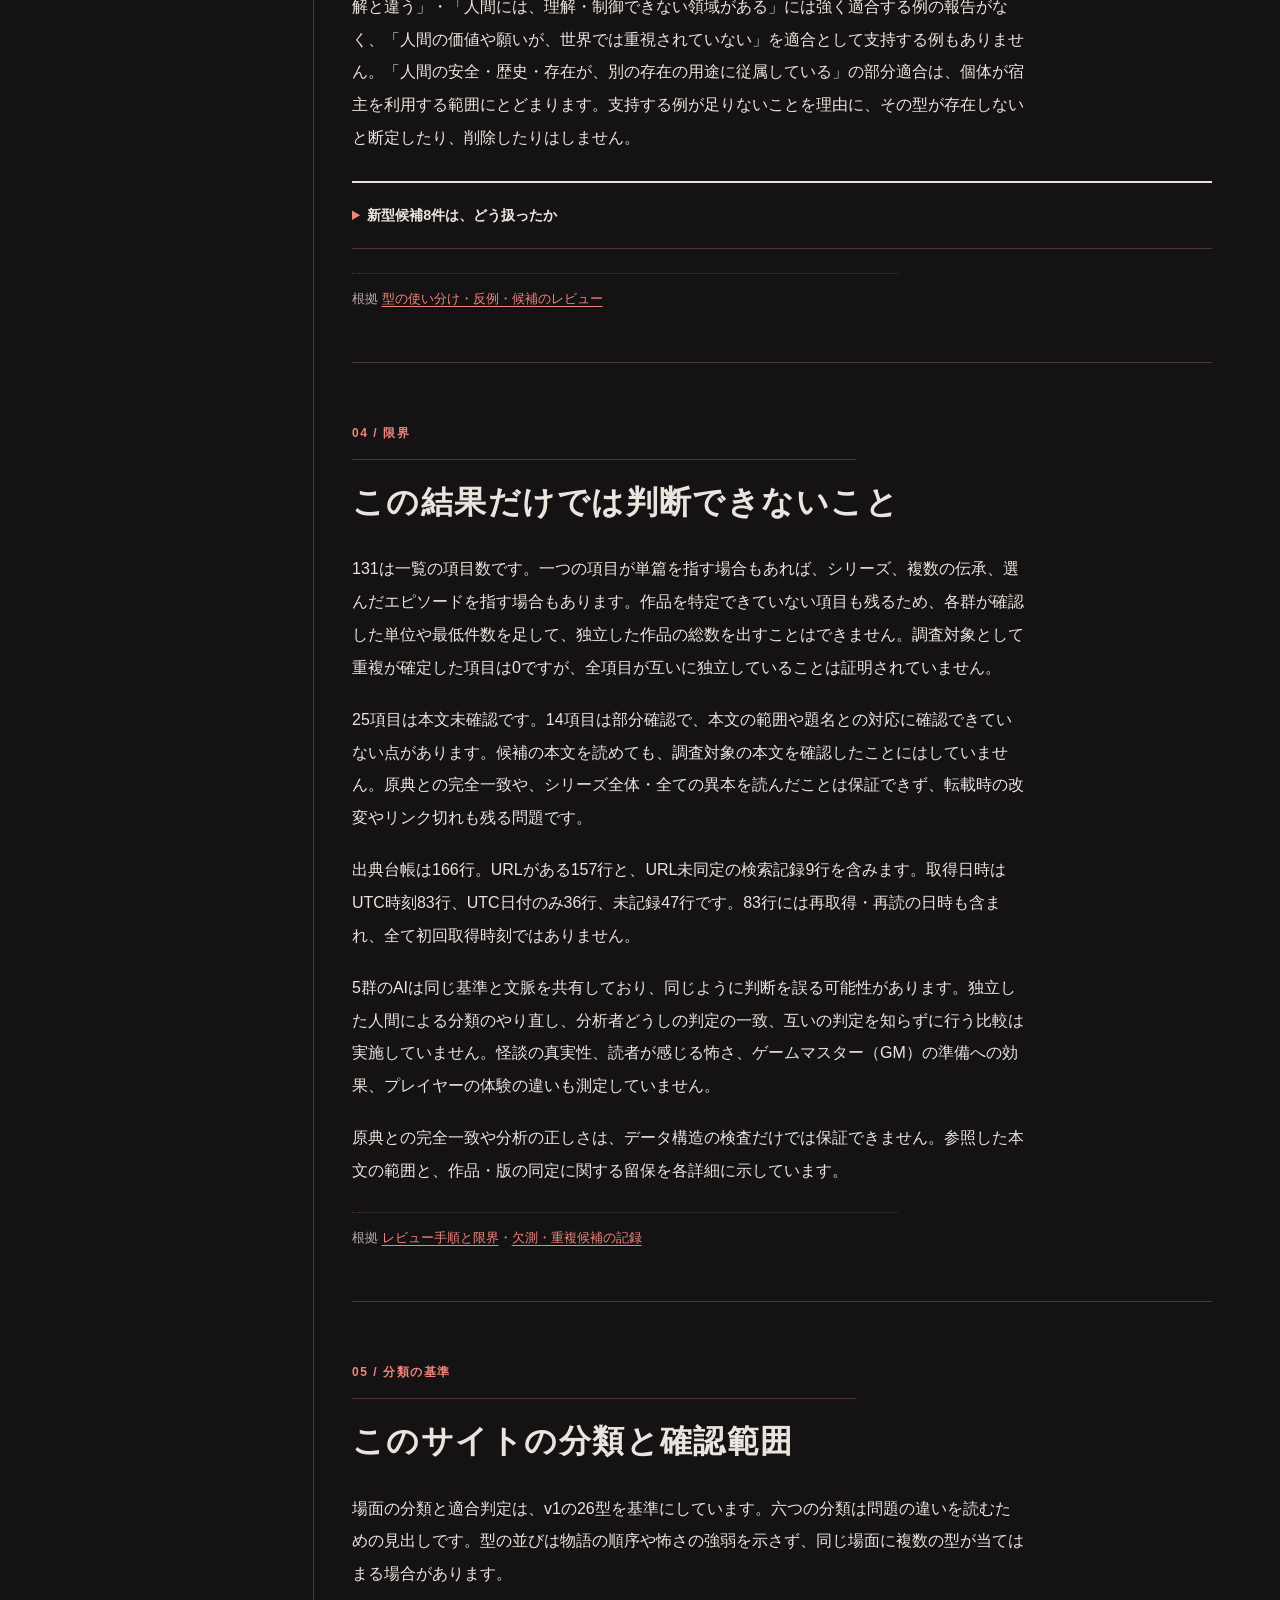
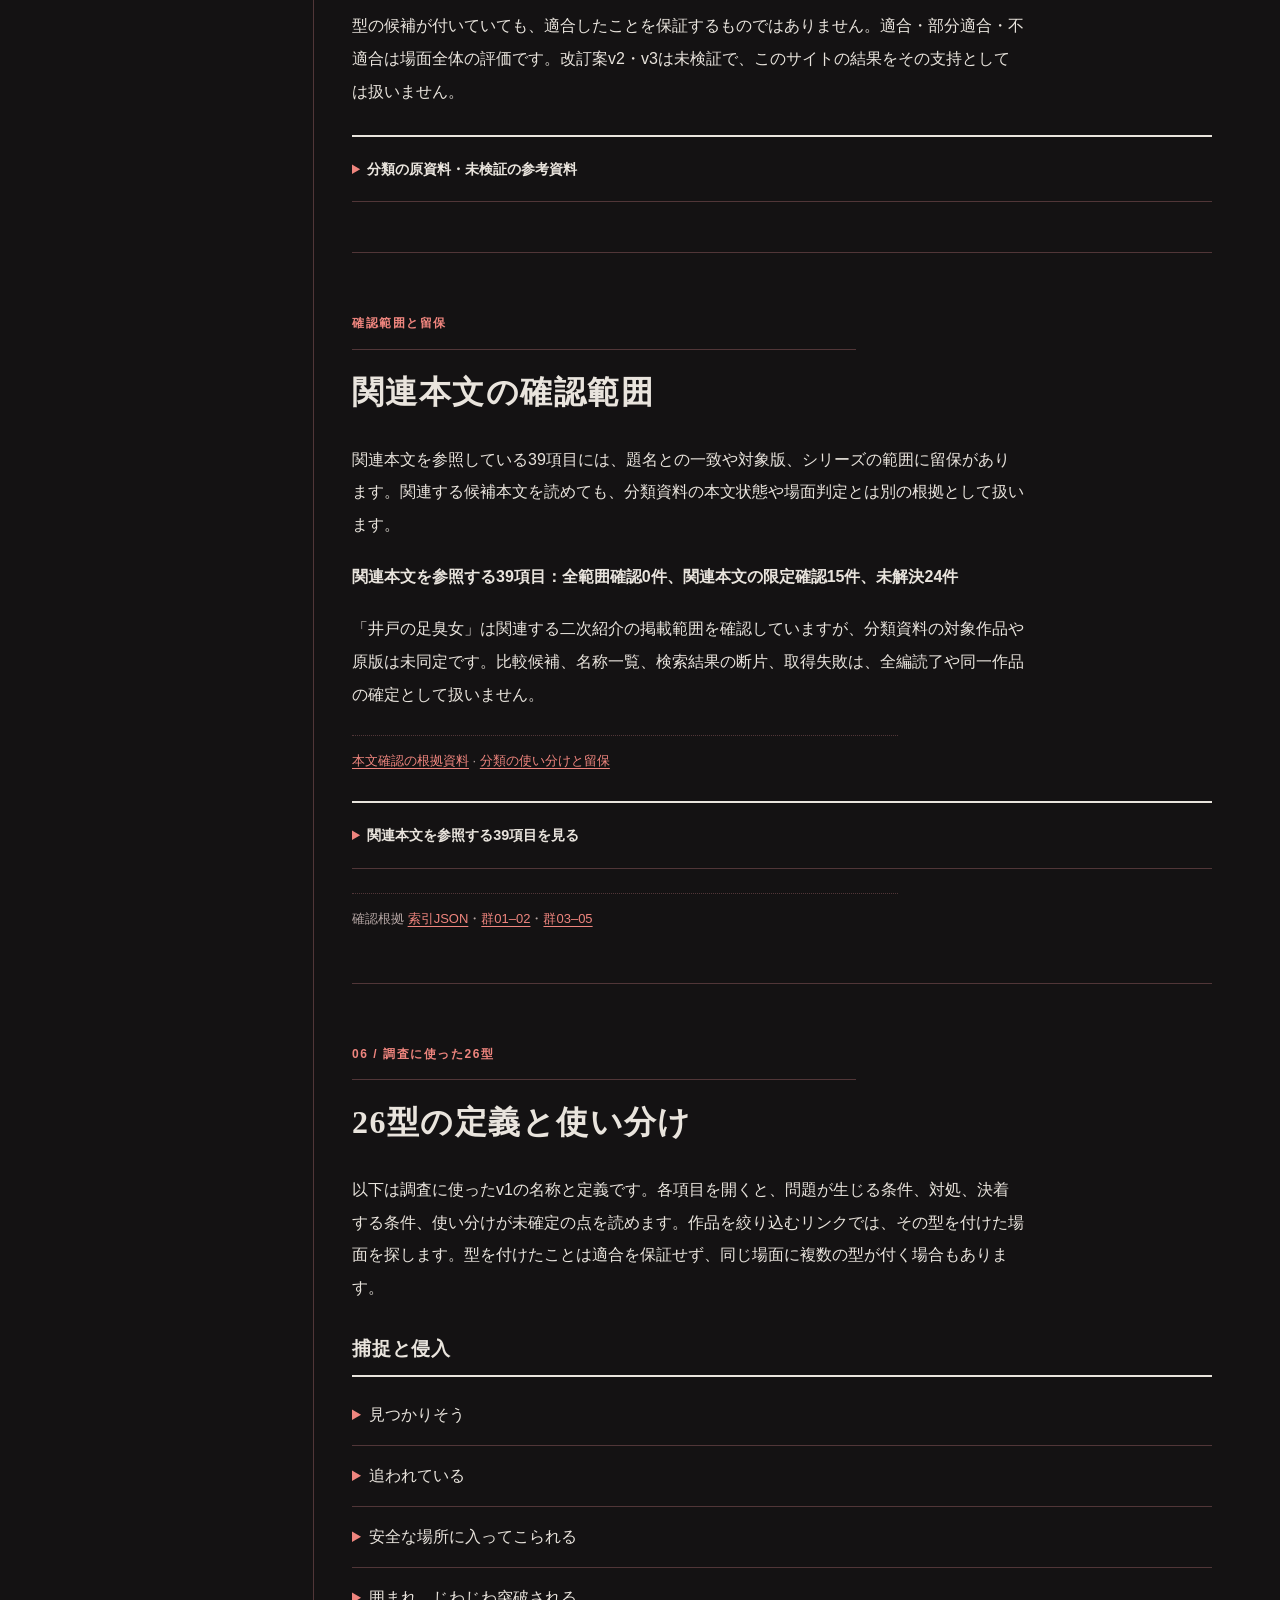
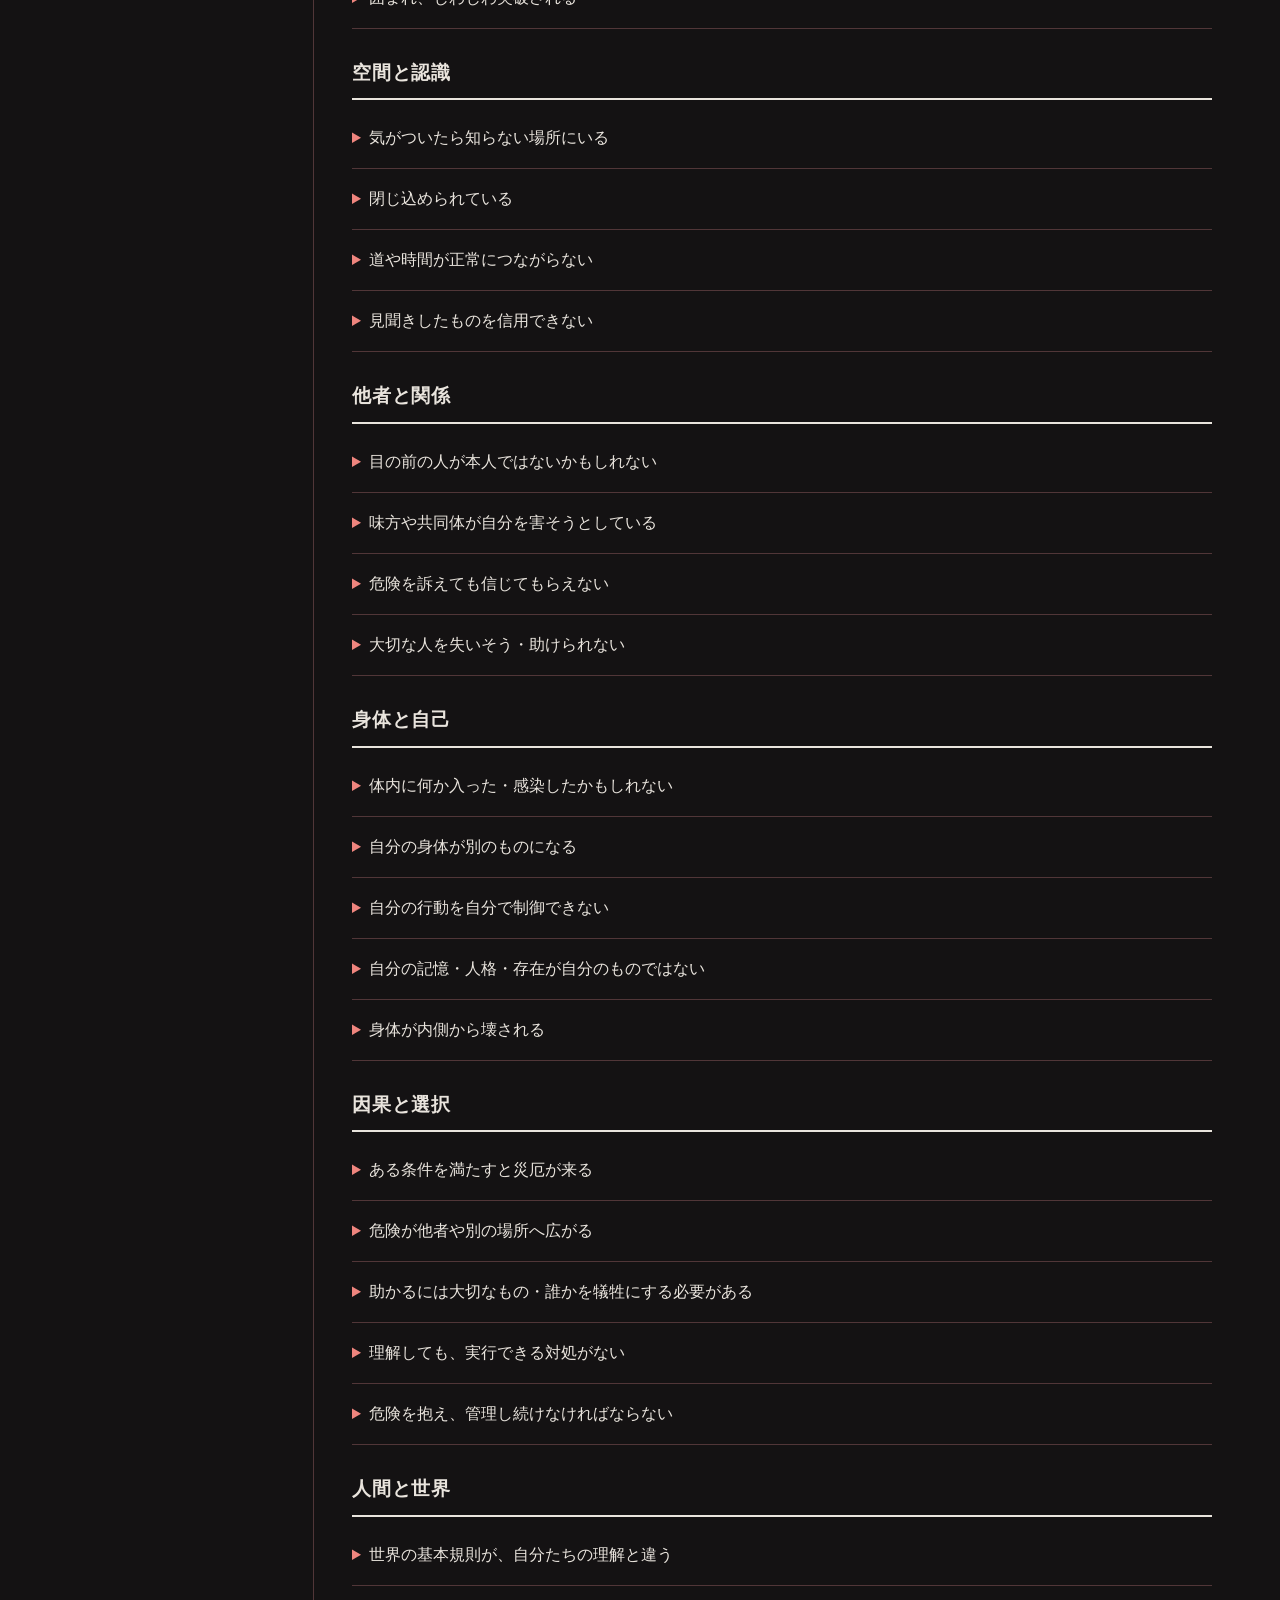
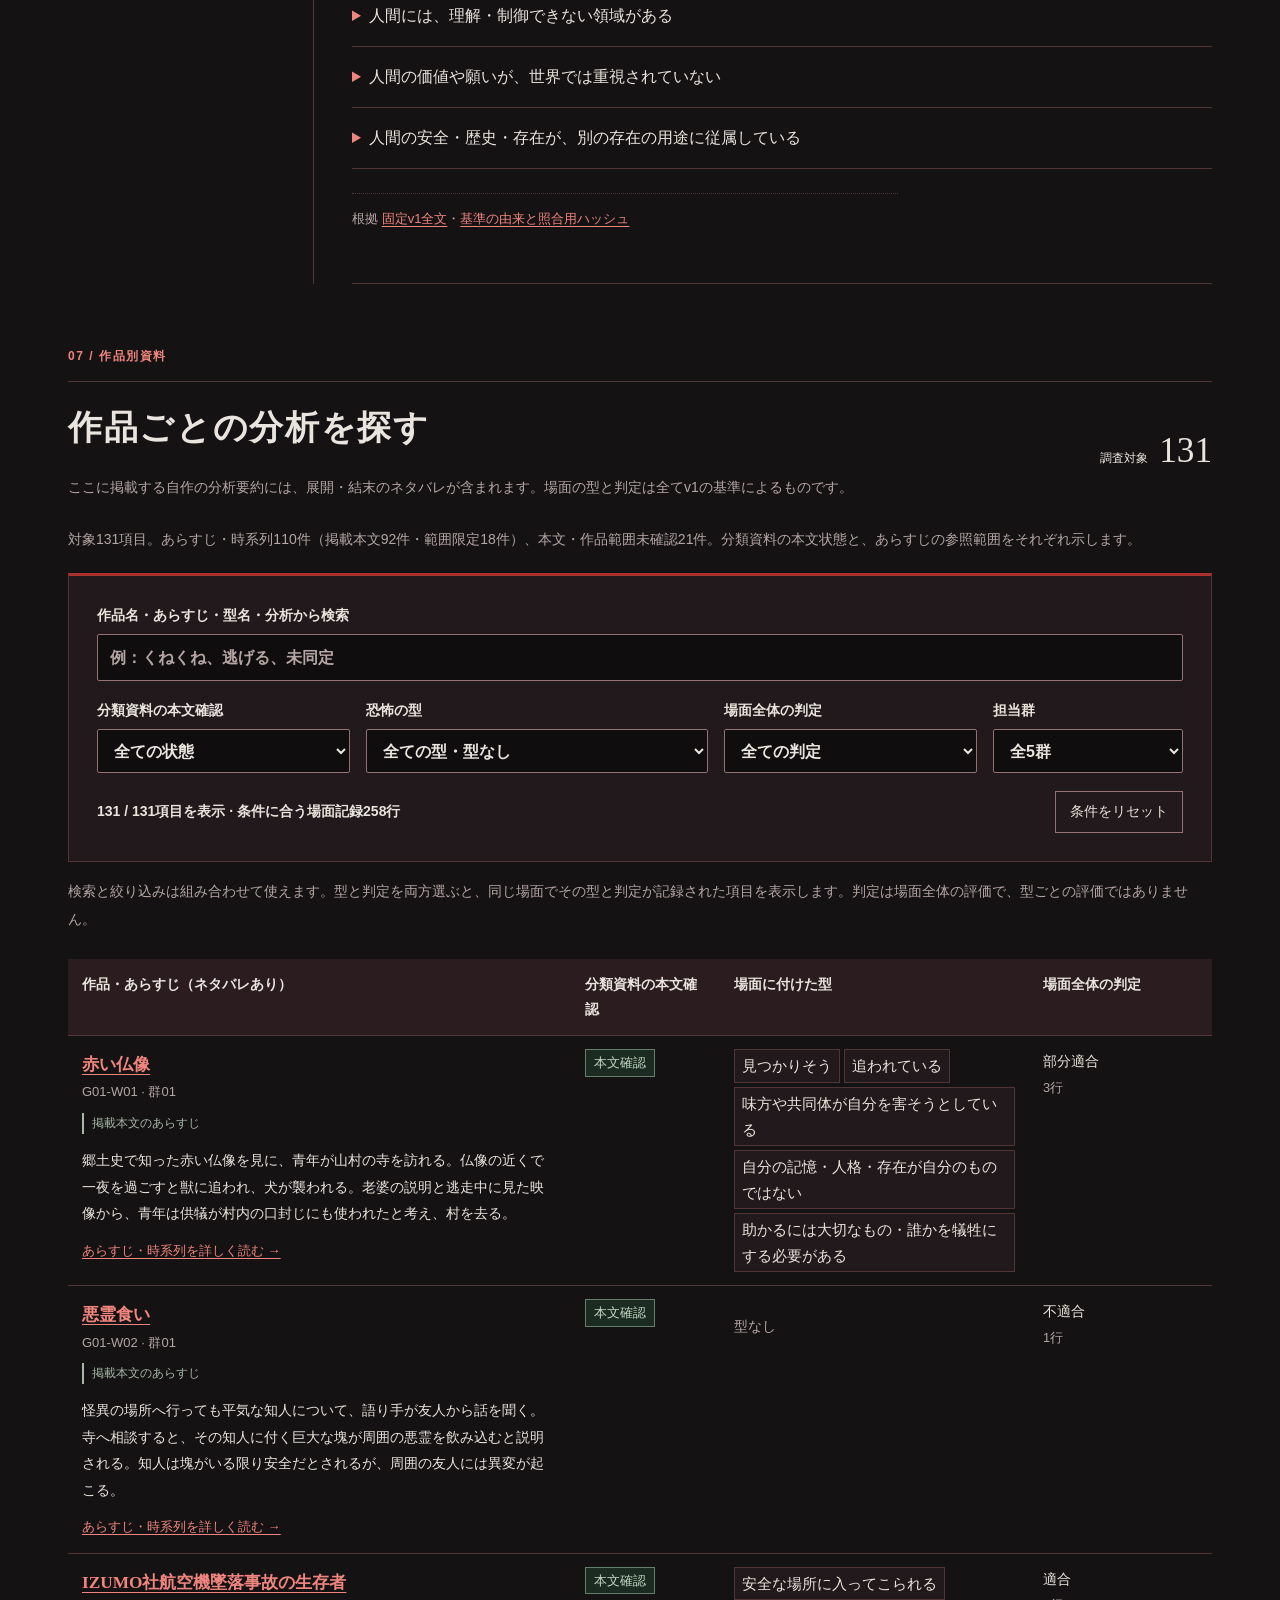
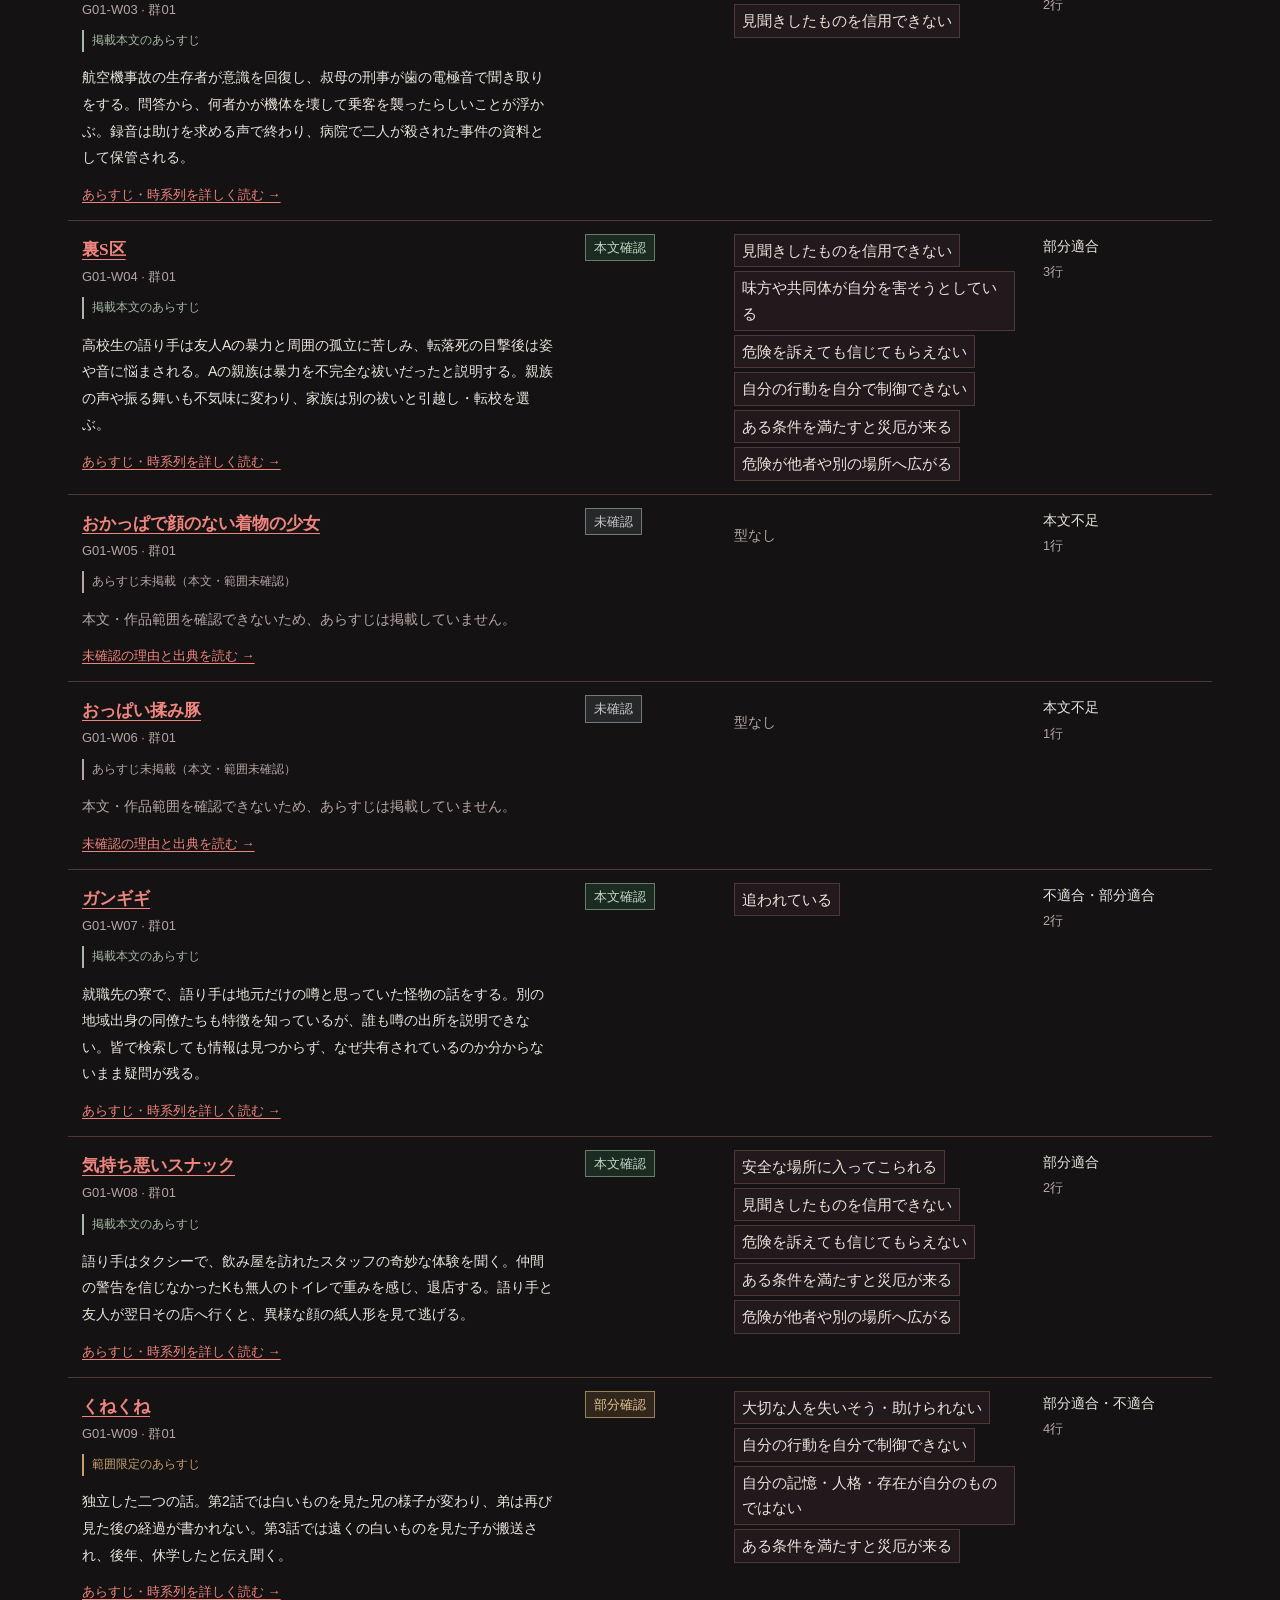
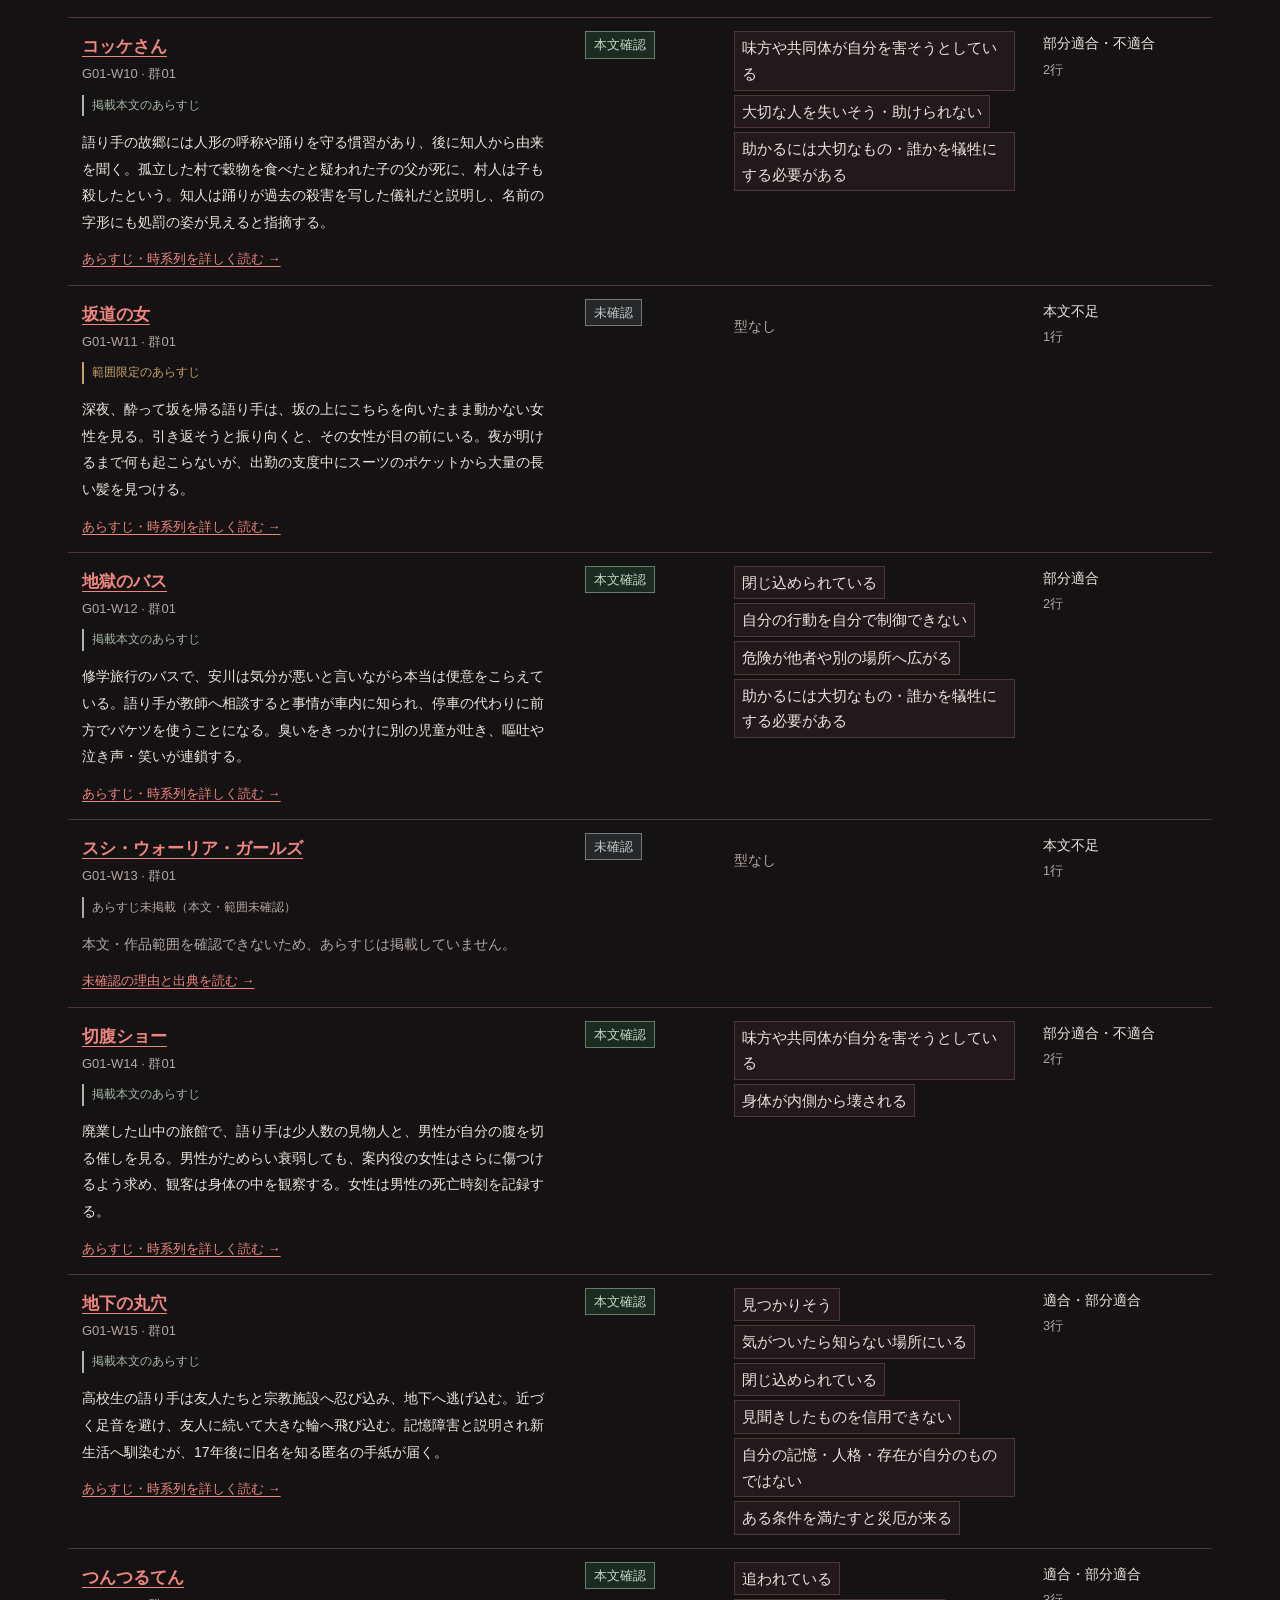
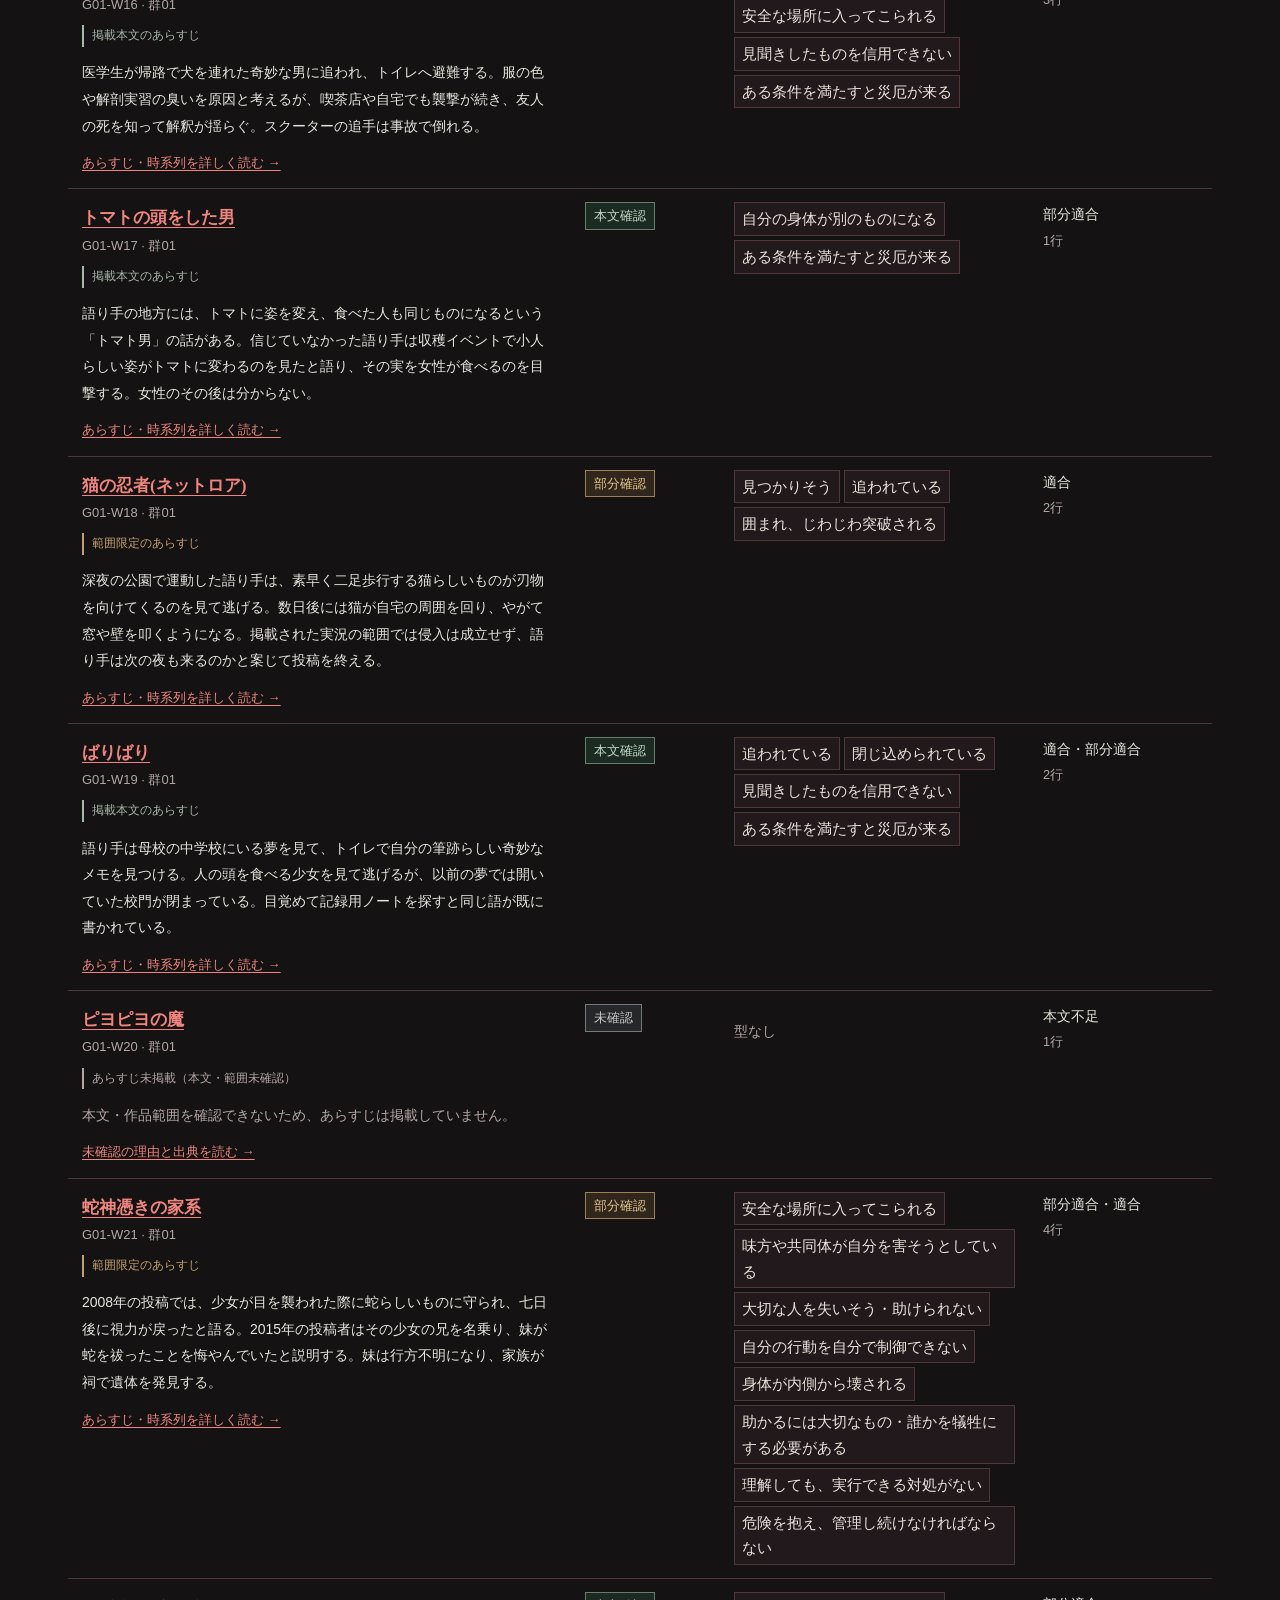
==== commit b6257947: "Make current horror catalogue readable with names and spoiler excerpts" ====
--- a/docs/index.html
+++ b/docs/index.html
@@ -15,13 +15,13 @@
 <header class="masthead">
   <a class="wordmark" href="./">洒落怖の問題状態を読む <span>調査報告・資料集</span></a>
   <nav aria-label="主要ナビゲーション">
-    <a href="#findings">結果</a><a href="#catalogue">作品別資料</a><a href="#versions">基準の改訂</a><a href="#followup">追加調査</a><a href="#sources">出典</a>
+    <a href="#findings">結果</a><a href="#catalogue">作品別資料</a><a href="#versions">分類の基準</a><a href="#followup">確認範囲</a><a href="#sources">出典</a>
   </nav>
 </header>
 <main id="main">
 <div id="report">
-  <section class="poc-review" aria-label="あらすじと時系列のUIレビュー">
-    <p class="section-index">あらすじ・時系列 / 全作品の個別調査</p>
+  <section class="poc-review" aria-label="代表的な作品のあらすじと時系列">
+    <p class="section-index">あらすじと恐怖の流れ</p>
     <p>作品の発端・展開・結末と、各場面で生じる恐怖を縦の流れで読めます。代表例からもご覧いただけます。</p>
     <nav class="poc-links" id="poc-links" aria-label="代表的な4作品"></nav>
   </section>
@@ -47,18 +47,18 @@
   <div class="report-layout">
     <aside class="contents" aria-label="目次">
       <p>この報告を読む</p>
-      <ol><li><a href="#question">調査の目的と方法</a></li><li><a href="#findings">調査の結果</a></li><li><a href="#boundaries">型に当てはめられない例</a></li><li><a href="#limits">限界</a></li><li><a href="#versions">調査の基準と改訂案</a></li><li><a href="#followup">10月6日の追加調査</a></li><li><a href="#types">調査に使った26型</a></li><li><a href="#catalogue">作品別資料</a></li><li><a href="#sources">出典とデータ</a></li></ol>
+      <ol><li><a href="#question">調査の目的と方法</a></li><li><a href="#findings">調査の結果</a></li><li><a href="#boundaries">型に当てはめられない例</a></li><li><a href="#limits">限界</a></li><li><a href="#versions">分類の基準</a></li><li><a href="#followup">10月6日の確認範囲</a></li><li><a href="#types">調査に使った26型</a></li><li><a href="#catalogue">作品別資料</a></li><li><a href="#sources">出典とデータ</a></li></ol>
     </aside>
     <article class="report-body">
       <section id="question">
         <p class="section-index">01 / 調査の目的と方法</p>
         <h2>何を調べたのか</h2>
         <p>この調査で記述したのは、怪異の姿や名前ではなく、当事者が何を失いそうで、どう対処できるかです。同じ幽霊でも、追われる場面と家に侵入される場面では、必要な情報や行動が異なります。既存の26型でその違いを捉えられるか、無理に当てはめた箇所や説明しきれない点がないかを調べました。</p>
-        <p>元の一覧で主な対象となる132項目のうち、基準を作る際に適用した「コトリバコ」を除き、131項目を調査対象としました。5群に27・26・26・26・26項目を割り当て、どの版のどの範囲を読んだかを記録しています。別カテゴリの作品は追加していません。</p>
+        <p>元の一覧で主な対象となる132項目のうち、基準を作る際に適用した「コトリバコ」を除き、131項目を調査対象としました。どの版のどの範囲を読んだかを各作品に記録しています。</p>
         <div class="method-flow" aria-label="調査手順"><span>本文・版を確認</span><span>当事者の問題を記述</span><span>基準v1と比較</span><span>説明できない点を記録</span></div>
-        <p>分析には「問い」「危険」「選択」「世界モデル」の四つの欄を使いました。世界モデルは、安全や因果について当事者が持つ前提を指します。作品全体の記録と、場面ごとの記録は分けています。</p>
+        <p>分析には「問い」「危険」「選択」「世界モデル」の四つの欄を使いました。世界モデルは、安全・自己・他者・因果・人間の立場について当事者が持つ前提を指します。作品全体の記録と、場面ごとの記録は分けています。</p>
         <p>分からなかったことが判明しても、危険がなくなったとは限りません。そこで、問題が生じる条件と決着する条件、得られた成果と残る問題を別々に記録しました。</p>
-        <dl class="notation"><div><dt><span>Q</span>問い</dt><dd>何が分かっていないか。</dd></div><div><dt><span>D</span>危険</dt><dd>何を失いそうか。</dd></div><div><dt><span>C</span>選択</dt><dd>何ができ、何が妨げるか。</dd></div><div><dt><span>M</span>世界モデル</dt><dd>安全や因果への前提がどう変わるか。</dd></div></dl>
+        <dl class="notation"><div><dt>問い（分かっていないこと）</dt><dd>何が分かっていないか。</dd></div><div><dt>危険（予期される損失）</dt><dd>何を失いそうか。</dd></div><div><dt>選択（選べる行動と条件）</dt><dd>何ができ、何が妨げるか。</dd></div><div><dt>世界モデル（安全・自己・因果などへの前提）</dt><dd>安全や因果への前提がどう変わるか。</dd></div></dl>
         <p>各担当は本文から当事者の問題を読み取った後、基準v1で中心となる型の候補と、併せて当てはまる型を記録しました。原資料ではこの読み取りを「独立な抽出」と呼んでいますが、独立した人間による評価を意味しません。同じ資料を複数人が互いの判定を知らずに分類したものでもありません。</p>
         <p class="reference">根拠 <a data-repo="methods/validation.md" href="https://github.com/oXyut/scare-pattern-validation/blob/148359afaa05072f95c3b57b374897f381ad093a/methods/validation.md">検証方法</a>・<a data-repo="assignments/groups.json" href="https://github.com/oXyut/scare-pattern-validation/blob/148359afaa05072f95c3b57b374897f381ad093a/assignments/groups.json">調査対象</a></p>
       </section>
@@ -91,8 +91,8 @@
         <div class="example-row"><span>G04-W19</span><div><h3><a href="#work=G04-W19">ヒョウタンヘビ</a></h3><p>子どもが未知の蛇を探し、蛇は地中へ退きます。今後危害を受けると読む根拠は薄く、探究や懐かしさを恐怖へ置き換えない例です。このように型を当てはめない例を「陰性例」として残しています。</p></div></div>
         <div class="example-row"><span>G01-W02</span><div><h3><a href="#work=G01-W02">悪霊食い</a></h3><p>超常存在が保護する展開があります。怪異の存在だけで、当事者への脅威が成立したとは判定できません。</p></div></div>
         <div class="example-row"><span>G01-W12</span><div><h3><a href="#work=G01-W12">地獄のバス</a></h3><p>滑稽な話として読める場合にも、閉じ込められる問題や対処の代価が現れます。問題の構造を記述できることと、読者が怖さを感じることは別です。</p></div></div>
-        <p>D2「自分の身体が別のものになる」は部分適合のみでした。F1・F2には強く適合する例の報告がなく、F3を適合として支持する例もありません。F4の部分適合は、個体が宿主を利用する範囲にとどまります。支持する例が足りないことを理由に、その型が存在しないと断定したり、削除したりはしません。</p>
-        <details class="document-details"><summary>新型候補8件は、どう扱ったか</summary><div class="table-scroll" tabindex="0" role="region" aria-label="新型候補の整理"><table><thead><tr><th scope="col">候補の内容</th><th scope="col">提出件数</th><th scope="col">全群を通じた判断</th></tr></thead><tbody><tr><th scope="row">直接危害</th><td>3</td><td>A2の範囲を広げる案や、接触後の状況、順序・期限の補足で記述する案との比較を保留。</td></tr><tr><th scope="row">公的露見・標的情報の取得</th><td>2</td><td>社会的な損失と追手が情報を得ることを分け、補足する欄への記録を優先。</td></tr><tr><th scope="row">社会的正常性の不透明さ</th><td>1</td><td>今後の具体的な損失が読み取れない場合は、型の対象範囲に入れず、提示の効果として記述。</td></tr><tr><th scope="row">外部付着</th><td>1</td><td>D1の体内への侵入と区別し、付着する位置や接触経路などの補足で記述する案と比較。</td></tr><tr><th scope="row">追跡のない再加害予期</th><td>1</td><td>再び危害を受ける予期を記す欄を優先。有効な管理を伴わない場合はE5に入れない。</td></tr></tbody></table></div><p>採用は0件です。候補が8件あることは、独立した新しい型が8種類成立したことを意味しません。</p></details>
+        <p>「自分の身体が別のものになる」は部分適合のみでした。「世界の基本規則が、自分たちの理解と違う」・「人間には、理解・制御できない領域がある」には強く適合する例の報告がなく、「人間の価値や願いが、世界では重視されていない」を適合として支持する例もありません。「人間の安全・歴史・存在が、別の存在の用途に従属している」の部分適合は、個体が宿主を利用する範囲にとどまります。支持する例が足りないことを理由に、その型が存在しないと断定したり、削除したりはしません。</p>
+        <details class="document-details"><summary>新型候補8件は、どう扱ったか</summary><div class="table-scroll" tabindex="0" role="region" aria-label="新型候補の整理"><table><thead><tr><th scope="col">候補の内容</th><th scope="col">提出件数</th><th scope="col">全群を通じた判断</th></tr></thead><tbody><tr><th scope="row">直接危害</th><td>3</td><td>「追われている」の範囲を広げる案や、接触後の状況、順序・期限の補足で記述する案との比較を保留。</td></tr><tr><th scope="row">公的露見・標的情報の取得</th><td>2</td><td>社会的な損失と追手が情報を得ることを分け、補足する欄への記録を優先。</td></tr><tr><th scope="row">社会的正常性の不透明さ</th><td>1</td><td>今後の具体的な損失が読み取れない場合は、型の対象範囲に入れず、提示の効果として記述。</td></tr><tr><th scope="row">外部付着</th><td>1</td><td>「体内に何か入った・感染したかもしれない」の体内への侵入と区別し、付着する位置や接触経路などの補足で記述する案と比較。</td></tr><tr><th scope="row">追跡のない再加害予期</th><td>1</td><td>再び危害を受ける予期を記す欄を優先。有効な管理を伴わない場合は「危険を抱え、管理し続けなければならない」に入れない。</td></tr></tbody></table></div><p>採用は0件です。候補が8件あることは、独立した新しい型が8種類成立したことを意味しません。</p></details>
         <p class="reference">根拠 <a data-repo="integration/reports/robustness.md" href="https://github.com/oXyut/scare-pattern-validation/blob/148359afaa05072f95c3b57b374897f381ad093a/integration/reports/robustness.md">型の使い分け・反例・候補のレビュー</a></p>
       </section>
 
@@ -103,38 +103,33 @@
         <p>25項目は本文未確認です。14項目は部分確認で、本文の範囲や題名との対応に確認できていない点があります。候補の本文を読めても、調査対象の本文を確認したことにはしていません。原典との完全一致や、シリーズ全体・全ての異本を読んだことは保証できず、転載時の改変やリンク切れも残る問題です。</p>
         <p>出典台帳は166行。URLがある157行と、URL未同定の検索記録9行を含みます。取得日時はUTC時刻83行、UTC日付のみ36行、未記録47行です。83行には再取得・再読の日時も含まれ、全て初回取得時刻ではありません。</p>
         <p>5群のAIは同じ基準と文脈を共有しており、同じように判断を誤る可能性があります。独立した人間による分類のやり直し、分析者どうしの判定の一致、互いの判定を知らずに行う比較は実施していません。怪談の真実性、読者が感じる怖さ、ゲームマスター（GM）の準備への効果、プレイヤーの体験の違いも測定していません。</p>
-        <p>結果をまとめる担当が原文を読み直したのは、重点的に確認する例だけで、一部は取得できませんでした。データ構造の検査に合格したことや、PRの変更を取り込んだことは、原典との一致や分析の正しさ、効果の実証を意味しません。</p>
+        <p>原典との完全一致や分析の正しさは、データ構造の検査だけでは保証できません。参照した本文の範囲と、作品・版の同定に関する留保を各詳細に示しています。</p>
         <p class="reference">根拠 <a data-repo="integration/reports/robustness.md" href="https://github.com/oXyut/scare-pattern-validation/blob/148359afaa05072f95c3b57b374897f381ad093a/integration/reports/robustness.md">レビュー手順と限界</a>・<a data-repo="integration/data/summary.json" href="https://github.com/oXyut/scare-pattern-validation/blob/148359afaa05072f95c3b57b374897f381ad093a/integration/data/summary.json">欠測・重複候補の記録</a></p>
       </section>
 
       <section id="versions">
-        <p class="section-index">05 / 基準の改訂</p>
-        <h2>調査に使ったv1と、未検証の改訂案</h2>
-        <div class="version-line"><div><span>固定v1</span><strong>131項目との照合</strong><p>この調査の場面判定に使った基準です。D5・E5はv1を作る時点で導入しています。</p></div><div><span>v2提案 / 未検証</span><strong>型の使い分けを改訂</strong><p>同じ開発資料を使った改訂案です。六群と26個のIDを維持しています。</p></div><div><span>v3提案 / 未検証</span><strong>場面設計に使う区分を改訂</strong><p>当事者の問題22項目と、世界モデルの破綻4項目を別の階層に分ける案です。</p></div></div>
-        <p>v3は、GMが場面を設計するときの判断を変えるために、26個のIDを整理した提案です。A〜Eの「当事者が今後の損失を予期する問題」と、F群の「世界モデルの破綻」を分けています。問題に付け加える条件、情報を提示する演出、感情の反応も別に記述します。人の恐怖心理を自然に分けた分類や、互いに独立した26の因子だという主張ではありません。</p>
-        <p>131項目はv2・v3の改訂に用いた開発資料です。v3の基準で同じ本文を分類し直した結果ではなく、開発資料から独立した検証用の資料でもありません。v1で得た適合75・部分適合141・不適合17という値を、v3を支持する件数へ読み替えることはできません。</p>
-        <p>次の評価は計画段階で、まだ実施していません。v3と評価手順を確定させた後、開発に使っていない資料を独立した人間評価者が分類し直す計画です。その上で、GMの設計を助ける効果と、プレイヤーの体験の違いを別々に調べます。</p>
-        <p>追加調査では全26型の必須条件案、実施手順、テンプレートを整理しました。ただし、補助条件、証拠の水準、指標、標本数、採否基準など、実施前に確定させる項目はまだ決まりきっていません。</p>
-        <p class="reference"><a data-repo="baseline/v2-proposed/report.md" href="https://github.com/oXyut/scare-pattern-validation/blob/148359afaa05072f95c3b57b374897f381ad093a/baseline/v2-proposed/report.md">v2提案全文</a>・<a data-repo="baseline/v3-proposed/report.md" href="https://github.com/oXyut/scare-pattern-validation/blob/148359afaa05072f95c3b57b374897f381ad093a/baseline/v3-proposed/report.md">v3提案全文</a>・<a data-repo="baseline/v3-proposed/revision-notes.md" href="https://github.com/oXyut/scare-pattern-validation/blob/148359afaa05072f95c3b57b374897f381ad093a/baseline/v3-proposed/revision-notes.md">版の差分</a>・<a data-repo="methods/v3-evaluation-plan.md" href="https://github.com/oXyut/scare-pattern-validation/blob/148359afaa05072f95c3b57b374897f381ad093a/methods/v3-evaluation-plan.md">未実施の評価計画</a></p>
+        <p class="section-index">05 / 分類の基準</p>
+        <h2>このサイトの分類と確認範囲</h2>
+        <p>場面の分類と適合判定は、v1の26型を基準にしています。六つの分類は問題の違いを読むための見出しです。型の並びは物語の順序や怖さの強弱を示さず、同じ場面に複数の型が当てはまる場合があります。</p>
+        <p>型の候補が付いていても、適合したことを保証するものではありません。適合・部分適合・不適合は場面全体の評価です。改訂案v2・v3は未検証で、このサイトの結果をその支持としては扱いません。</p>
+        <details class="document-details"><summary>分類の原資料・未検証の参考資料</summary><p class="reference"><a data-repo="baseline/v1-26types/report.md" href="https://github.com/oXyut/scare-pattern-validation/blob/148359afaa05072f95c3b57b374897f381ad093a/baseline/v1-26types/report.md">分類基準v1</a>・<a data-repo="baseline/v2-proposed/report.md" href="https://github.com/oXyut/scare-pattern-validation/blob/148359afaa05072f95c3b57b374897f381ad093a/baseline/v2-proposed/report.md">改訂案v2（未検証）</a>・<a data-repo="baseline/v3-proposed/report.md" href="https://github.com/oXyut/scare-pattern-validation/blob/148359afaa05072f95c3b57b374897f381ad093a/baseline/v3-proposed/report.md">改訂案v3（未検証）</a></p></details>
       </section>
 
       <section id="followup" aria-labelledby="followup-title">
-        <p class="section-index">2026年10月6日 / 追加調査</p>
-        <h2 id="followup-title">追加調査で確認できたこと</h2>
-        <p>本文未確認・部分確認だった39項目の出典を改めて探しました。新しい出典でも元の調査対象との一致やシリーズ全体を確認しきれていないため、v1の本文確認92・部分確認14・未確認25という件数と、場面ごとの判定は変更していません。</p>
-        <p id="followup-counts" class="followup-state">追加調査の件数を読み込み中です。</p>
-        <p>「井戸の足臭女」では、関連する二次紹介の本文を取得し、その範囲を読めました。ただし、元の調査対象や原版はまだ特定できていません。他の比較候補、名称一覧、検索結果の断片、取得失敗も記録に残しています。それらを全編読了や同一作品の確定としては扱いません。</p>
-        <p>分類については、D2・F群、v1で不適合だった17行、未採用の候補8件を追加で点検しました。v3の全26型の必須条件案も整理しています。ただし、補助条件はどの型でもまだ確定していないため、新たな部分適合（partial）の判定は保留します。開発資料への参照や架空の陰性例は、v3の評価結果ではありません。</p>
-        <p>独立した評価の手順、型名に依存しないGM評価基準、7種類の未記入テンプレートも提案しました。人間による評価、GMの比較、実際のプレイを通じた研究は未実施で、実施率は0%です。人数・必要な標本数・判定のしきい値は計画値や仮定であり、実測値や合意済みの基準ではありません。</p>
-        <p id="followup-links" class="reference"><a data-followup="followup/README.md" href="https://github.com/oXyut/scare-pattern-validation/blob/0ae18c3b5c9b20df8560c2d352a8cdcad2c7e5e3/followup/README.md">追加調査の案内</a>・<a data-followup="followup/classification/v3-codebook.md" href="https://github.com/oXyut/scare-pattern-validation/blob/0ae18c3b5c9b20df8560c2d352a8cdcad2c7e5e3/followup/classification/v3-codebook.md">型ごとの判定条件案</a>・<a data-followup="followup/evaluation/README.md" href="https://github.com/oXyut/scare-pattern-validation/blob/0ae18c3b5c9b20df8560c2d352a8cdcad2c7e5e3/followup/evaluation/README.md">独立評価の手順案（未実施）</a></p>
-        <details class="document-details"><summary>出典を再調査した39項目を見る</summary><div id="followup-results" class="table-scroll"></div></details>
-        <p class="reference">追加調査の参照資料 <a data-followup="followup/index.json" href="https://github.com/oXyut/scare-pattern-validation/blob/0ae18c3b5c9b20df8560c2d352a8cdcad2c7e5e3/followup/index.json">追加調査の索引JSON</a>・<a data-followup="followup/sources/group_01-02.md" href="https://github.com/oXyut/scare-pattern-validation/blob/0ae18c3b5c9b20df8560c2d352a8cdcad2c7e5e3/followup/sources/group_01-02.md">群01–02</a>・<a data-followup="followup/sources/group_03-05.md" href="https://github.com/oXyut/scare-pattern-validation/blob/0ae18c3b5c9b20df8560c2d352a8cdcad2c7e5e3/followup/sources/group_03-05.md">群03–05</a></p>
+        <p class="section-index">確認範囲と留保</p>
+        <h2 id="followup-title">関連本文の確認範囲</h2>
+        <p>関連本文を参照している39項目には、題名との一致や対象版、シリーズの範囲に留保があります。関連する候補本文を読めても、分類資料の本文状態や場面判定とは別の根拠として扱います。</p>
+        <p id="followup-counts" class="followup-state">確認範囲を読み込み中です。</p>
+        <p>「井戸の足臭女」は関連する二次紹介の掲載範囲を確認していますが、分類資料の対象作品や原版は未同定です。比較候補、名称一覧、検索結果の断片、取得失敗は、全編読了や同一作品の確定として扱いません。</p>
+        <p id="followup-links" class="reference"><a data-followup="followup/README.md" href="https://github.com/oXyut/scare-pattern-validation/blob/0ae18c3b5c9b20df8560c2d352a8cdcad2c7e5e3/followup/README.md">本文確認の根拠資料</a></p>
+        <details class="document-details"><summary>関連本文を参照する39項目を見る</summary><div id="followup-results" class="table-scroll"></div></details>
+        <p class="reference">確認根拠 <a data-followup="followup/index.json" href="https://github.com/oXyut/scare-pattern-validation/blob/0ae18c3b5c9b20df8560c2d352a8cdcad2c7e5e3/followup/index.json">索引JSON</a>・<a data-followup="followup/sources/group_01-02.md" href="https://github.com/oXyut/scare-pattern-validation/blob/0ae18c3b5c9b20df8560c2d352a8cdcad2c7e5e3/followup/sources/group_01-02.md">群01–02</a>・<a data-followup="followup/sources/group_03-05.md" href="https://github.com/oXyut/scare-pattern-validation/blob/0ae18c3b5c9b20df8560c2d352a8cdcad2c7e5e3/followup/sources/group_03-05.md">群03–05</a></p>
       </section>
 
       <section id="types">
         <p class="section-index">06 / 調査に使った26型</p>
         <h2>26型の定義と使い分け</h2>
-        <p>以下は調査に使ったv1の名称と定義です。各項目を開くと、問題が生じる条件、対処、決着する条件、全群のレビューで使い分けを判断しきれなかった点を読めます。作品を絞り込むリンクでは、その型を付けた場面を探します。型を付けたことは適合を保証せず、同じ場面に複数の型が付く場合もあります。</p>
+        <p>以下は調査に使ったv1の名称と定義です。各項目を開くと、問題が生じる条件、対処、決着する条件、使い分けが未確定の点を読めます。作品を絞り込むリンクでは、その型を付けた場面を探します。型を付けたことは適合を保証せず、同じ場面に複数の型が付く場合もあります。</p>
         <div id="type-directory"><p class="loading">26型の定義を読み込み中です。</p></div>
         <p class="reference">根拠 <a data-repo="baseline/v1-26types/report.md" href="https://github.com/oXyut/scare-pattern-validation/blob/148359afaa05072f95c3b57b374897f381ad093a/baseline/v1-26types/report.md">固定v1全文</a>・<a data-repo="baseline/v1-26types/provenance.json" href="https://github.com/oXyut/scare-pattern-validation/blob/148359afaa05072f95c3b57b374897f381ad093a/baseline/v1-26types/provenance.json">基準の由来と照合用ハッシュ</a></p>
       </section>
@@ -144,12 +139,12 @@
   <section id="catalogue" class="catalogue" aria-labelledby="catalogue-title">
     <p class="section-index">07 / 作品別資料</p>
     <div class="catalogue-heading"><div><h2 id="catalogue-title">作品ごとの分析を探す</h2><p>ここに掲載する自作の分析要約には、展開・結末のネタバレが含まれます。場面の型と判定は全てv1の基準によるものです。</p></div><span class="total-mark">調査対象 <b>131</b></span></div>
-    <p id="narrative-coverage" class="small-note" aria-live="polite">あらすじ・時系列の整備状況を読み込み中です。</p>
+    <p id="narrative-coverage" class="small-note" aria-live="polite">あらすじの参照範囲を読み込み中です。</p>
     <form id="filters" class="filters" role="search">
-      <label class="search-label">作品名・確認した範囲・分析から検索<input type="search" id="query" name="q" placeholder="例：くねくね、逃げる、未同定" autocomplete="off"></label>
+      <label class="search-label">作品名・あらすじ・型名・分析から検索<input type="search" id="query" name="q" placeholder="例：くねくね、逃げる、未同定" autocomplete="off"></label>
       <div class="selects">
-        <label>本文の確認状態<select id="status" name="status"><option value="">全ての状態</option><option value="verified">本文確認</option><option value="partial">部分確認</option><option value="unverified">未確認</option></select></label>
-        <label>場面に付けた型<select id="type" name="type"><option value="">全ての型・型なし</option><option value="none">型なしの場面あり</option></select></label>
+        <label>分類資料の本文確認<select id="status" name="status"><option value="">全ての状態</option><option value="verified">本文確認</option><option value="partial">部分確認</option><option value="unverified">未確認</option></select></label>
+        <label>恐怖の型<select id="type" name="type"><option value="">全ての型・型なし</option><option value="none">型なしの場面あり</option></select></label>
         <label>場面全体の判定<select id="fit" name="fit"><option value="">全ての判定</option><option>適合</option><option>部分適合</option><option>不適合</option><option>本文不足</option></select></label>
         <label>担当群<select id="group" name="group"><option value="">全5群</option><option value="group_01">群01</option><option value="group_02">群02</option><option value="group_03">群03</option><option value="group_04">群04</option><option value="group_05">群05</option></select></label>
       </div>
@@ -165,12 +160,12 @@
     <h2 id="sources-title">分析の根拠と出典を確認する</h2>
     <p>このサイトは公開済みの自作分析を編集し、作品本文へのリンクを掲載しています。怪談本文の丸ごと転載はしていません。出典には本文の転載先のほか、調査対象に当たるか確認中の候補や検索記録も含まれます。どこまで読めたか、版や作品の一致について何が分かっていないかは、作品詳細で確認できます。</p>
     <dl class="source-list"><div><dt>全体の記録</dt><dd><a data-followup="README.md" href="https://github.com/oXyut/scare-pattern-validation/blob/0ae18c3b5c9b20df8560c2d352a8cdcad2c7e5e3/README.md">研究リポジトリのREADME</a>・<a data-repo="integration/reports/robustness.md" href="https://github.com/oXyut/scare-pattern-validation/blob/148359afaa05072f95c3b57b374897f381ad093a/integration/reports/robustness.md">横断レビュー</a>・<a data-repo="integration/data/summary.json" href="https://github.com/oXyut/scare-pattern-validation/blob/148359afaa05072f95c3b57b374897f381ad093a/integration/data/summary.json">原集計JSON</a></dd></div><div><dt>群ごとの分析と出典</dt><dd id="group-source-links"></dd></div><div><dt>サイト用データ</dt><dd><a href="data.json" download>公開用JSON</a>・<a href="https://github.com/oXyut/scare-pattern-validation">実装と変更履歴</a></dd></div><div><dt>参照した版</dt><dd>研究資料の参照commit <a href="https://github.com/oXyut/scare-pattern-validation/commit/148359a">148359a</a><br>固定v1のSHA-256 <code class="hash">5ce8e81bd0c99482b72257b085889eea371224c5fa945de9eebe2d0cc5ffad0c</code></dd></div></dl>
-    <p class="small-note">v1による本文確認と分析は2026年10月4日の記録です。10月6日の出典の追加調査は別欄に掲載しています。全ての怪談本文や外部リンクを再取得したものではありません。</p>
+    <p class="small-note">v1による本文確認と分析は2026年10月4日の記録です。関連本文の確認範囲は作品詳細に掲載しています。全ての怪談本文や外部リンクを再取得したものではありません。</p>
     <p class="small-note">「解釈確信度」は、分析者が自分の解釈にどの程度確信を持つかの主観的な見積もりです。統計的な確率や恐怖の効果を示す値ではありません。</p>
   </section>
 </div>
 <article id="work-detail" class="work-detail" hidden aria-label="作品別分析"></article>
 </main>
-<footer><span>洒落怖の問題状態を読む</span><p>調査時の基準v1による分析と、未検証の改訂案v3を分けて掲載しています。</p><a href="#main">ページ先頭へ</a></footer>
+<footer><span>洒落怖の問題状態を読む</span><p>分類はv1による場面全体の評価です。出典・確認範囲・未確定の点を併記しています。</p><a href="#main">ページ先頭へ</a></footer>
 </body>
 </html>
--- a/docs/styles.css
+++ b/docs/styles.css
@@ -55,8 +55,8 @@
 .method-flow span:before{content:counter(steps,decimal-leading-zero);display:block;font:1.1rem Georgia,serif;color:var(--accent);margin-bottom:3px}
 .notation{display:grid;grid-template-columns:1fr 1fr;gap:18px 26px;background:var(--light);border-left:2px solid var(--blood);padding:24px 26px;margin:24px 0}
 .notation dt{font-weight:600;font-size:.9rem}
-.notation dt span{display:inline-block;color:var(--accent);width:26px;font:600 1.2rem Georgia,serif}
-.notation dd{margin:4px 0 0 26px;font-size:.875rem}
+.notation dt{color:var(--accent)}
+.notation dd{margin:4px 0 0;font-size:.875rem}
 .count-figure{padding:22px 0;margin-top:20px}
 .count-figure figcaption{display:flex;justify-content:space-between;flex-wrap:wrap;gap:8px;font-size:.9rem}
 .count-figure figcaption>span{font-size:.875rem;color:var(--muted)}
@@ -94,11 +94,10 @@
 .type-group>h3{font-family:inherit;font-size:1rem;letter-spacing:.04em;padding-bottom:10px;border-bottom:2px solid var(--ink)}
 .type-entry{border-bottom:1px solid var(--line);padding:0}
 .type-entry summary{cursor:pointer;font-size:.9375rem;min-height:44px;padding:12px 0}
-.type-id{display:inline-block;font:600 .9rem/1.5 ui-monospace,monospace;width:34px;color:var(--accent)}
-.type-entry dl{margin:15px 0 20px 34px;font-size:.875rem}
+.type-entry dl{margin:15px 0 20px;font-size:.875rem}
 .type-entry dt{font-weight:600;margin-top:16px}
 .type-entry dd{margin:3px 0 0}
-.type-entry .type-search{display:inline-block;font-size:.875rem;margin-left:34px}
+.type-entry .type-search{display:inline-block;font-size:.875rem;margin-bottom:14px}
 .catalogue{padding:60px 0 64px;border-bottom:1px solid var(--line)}
 .catalogue-heading{display:flex;justify-content:space-between;align-items:center;gap:20px;margin-bottom:24px}
 .catalogue-heading p{font-size:.875rem;color:var(--muted)}
@@ -113,7 +112,18 @@
 .filter-footer button,.empty button{font-size:.875rem;border:1px solid var(--control-line);background:transparent;color:var(--ink);padding:8px 14px}
 .small-note{font-size:.875rem;color:var(--muted);margin-top:15px}
 .results-table{margin-top:26px}
-.results-table .work-col{width:42%}
+.results-table{table-layout:fixed}
+.results-table .work-col{width:44%}
+.results-table thead th{white-space:normal}
+.results-table th:nth-child(2){width:13%}
+.results-table th:nth-child(3){width:27%}
+.results-table th:nth-child(4){width:16%}
+.results-table .work-link{font-family:var(--serif);font-size:1.08rem;font-weight:600}
+.catalogue-synopsis{margin:12px 0 8px;font-size:.875rem;line-height:1.9;max-width:40em;font-weight:400;overflow-wrap:anywhere}
+.results-table .synopsis-link{display:inline-block;margin-top:4px;font-size:.8125rem;line-height:1.8}
+.results-table .narrative-catalogue-state{display:inline-block;margin-top:9px;font-size:.75rem;color:var(--verified);border-left:2px solid currentColor;padding-left:8px}
+.results-table .narrative-catalogue-state.scoped{color:var(--partial)}
+.results-table .narrative-catalogue-state.pending,.synopsis-pending{color:var(--muted)}
 .results-table small{display:block;color:var(--muted);font-size:.8125rem}
 .results-table th[scope=row]{font-weight:500}
 .results-table a{font-size:.94rem}
@@ -122,7 +132,7 @@
 .status.partial{color:#e2c38e;background:#30261c;border-color:#9b8157}
 .status.unverified{color:#c5c9c9;background:#252728;border-color:#73797b}
 .tags{display:flex;flex-wrap:wrap;gap:4px}
-.tag{font:.8125rem/1.7 ui-monospace,monospace;padding:1px 7px;border:1px solid var(--line);background:var(--light);color:var(--ink);text-decoration:none}
+.tag{font:.75rem/1.7 var(--sans);padding:3px 7px;border:1px solid var(--line);background:var(--light);color:var(--ink);text-decoration:none;max-width:100%;overflow-wrap:anywhere}
 .scene-count{color:var(--muted);font-size:.8rem}
 .empty{padding:44px 20px;text-align:center;border-bottom:1px solid var(--line)}
 .empty h3{font-family:inherit}
@@ -245,7 +255,6 @@
 .tracking-record .small-note{margin-top:6px}
 .work-tracking .tags .tag{background:var(--paper)}
 @media(min-width:1000px){.contents ol{position:sticky;top:25px}
-.results-table td:last-child{min-width:185px}
 }
 @media(max-width:900px){main{padding:0 28px}
 .masthead{padding:20px 28px;gap:20px}
@@ -301,7 +310,8 @@
 .results-table,.results-table tbody,.results-table tr,.results-table th,.results-table td{display:block}
 .results-table tr{border-bottom:1px solid var(--line);padding:18px 0;position:relative}
 .results-table td,.results-table th{border:0;padding:3px 0}
-.results-table .work-col{width:auto;padding-right:100px}
+.results-table .work-col{width:auto;padding-right:0}
+.results-table .work-link{display:block;padding-right:100px}
 .results-table td:nth-child(2){position:absolute;right:0;top:18px}
 .results-table td:last-child{font-size:.8rem}
 .results-table th small{margin-top:4px}
@@ -382,8 +392,7 @@
 .method-flow span+span{border-left:1px solid var(--line)}
 .method-flow span::before{font:400 1.8rem/1.2 Georgia,serif;color:var(--accent);margin-bottom:12px}
 .notation{background:var(--light);border:1px solid var(--line);border-left:3px solid var(--accent);padding:26px 28px;gap:22px 30px}
-.notation dt span{font-size:1.6rem;width:32px}
-.notation dd{margin-left:32px}
+.notation dd{margin-left:0}
 .count-figure{border-block:1px solid var(--line);padding:22px 0 20px;margin-top:28px}
 .stacked{height:10px;gap:4px;margin:18px 0}
 .count-figure figcaption strong{font-family:var(--serif);font-size:1.1rem}
@@ -480,7 +489,7 @@
 .selects{grid-template-columns:1fr;gap:18px}
 .filter-footer{flex-wrap:wrap;gap:14px}
 .filter-footer button{min-height:44px}
-.results-table .work-col{padding-right:100px}
+.results-table .work-col{padding-right:0}
 .work-heading{padding:22px 20px 24px}
 .work-heading h1{font-size:1.9rem;letter-spacing:.06em}
 .scene .notation{padding:22px 18px}
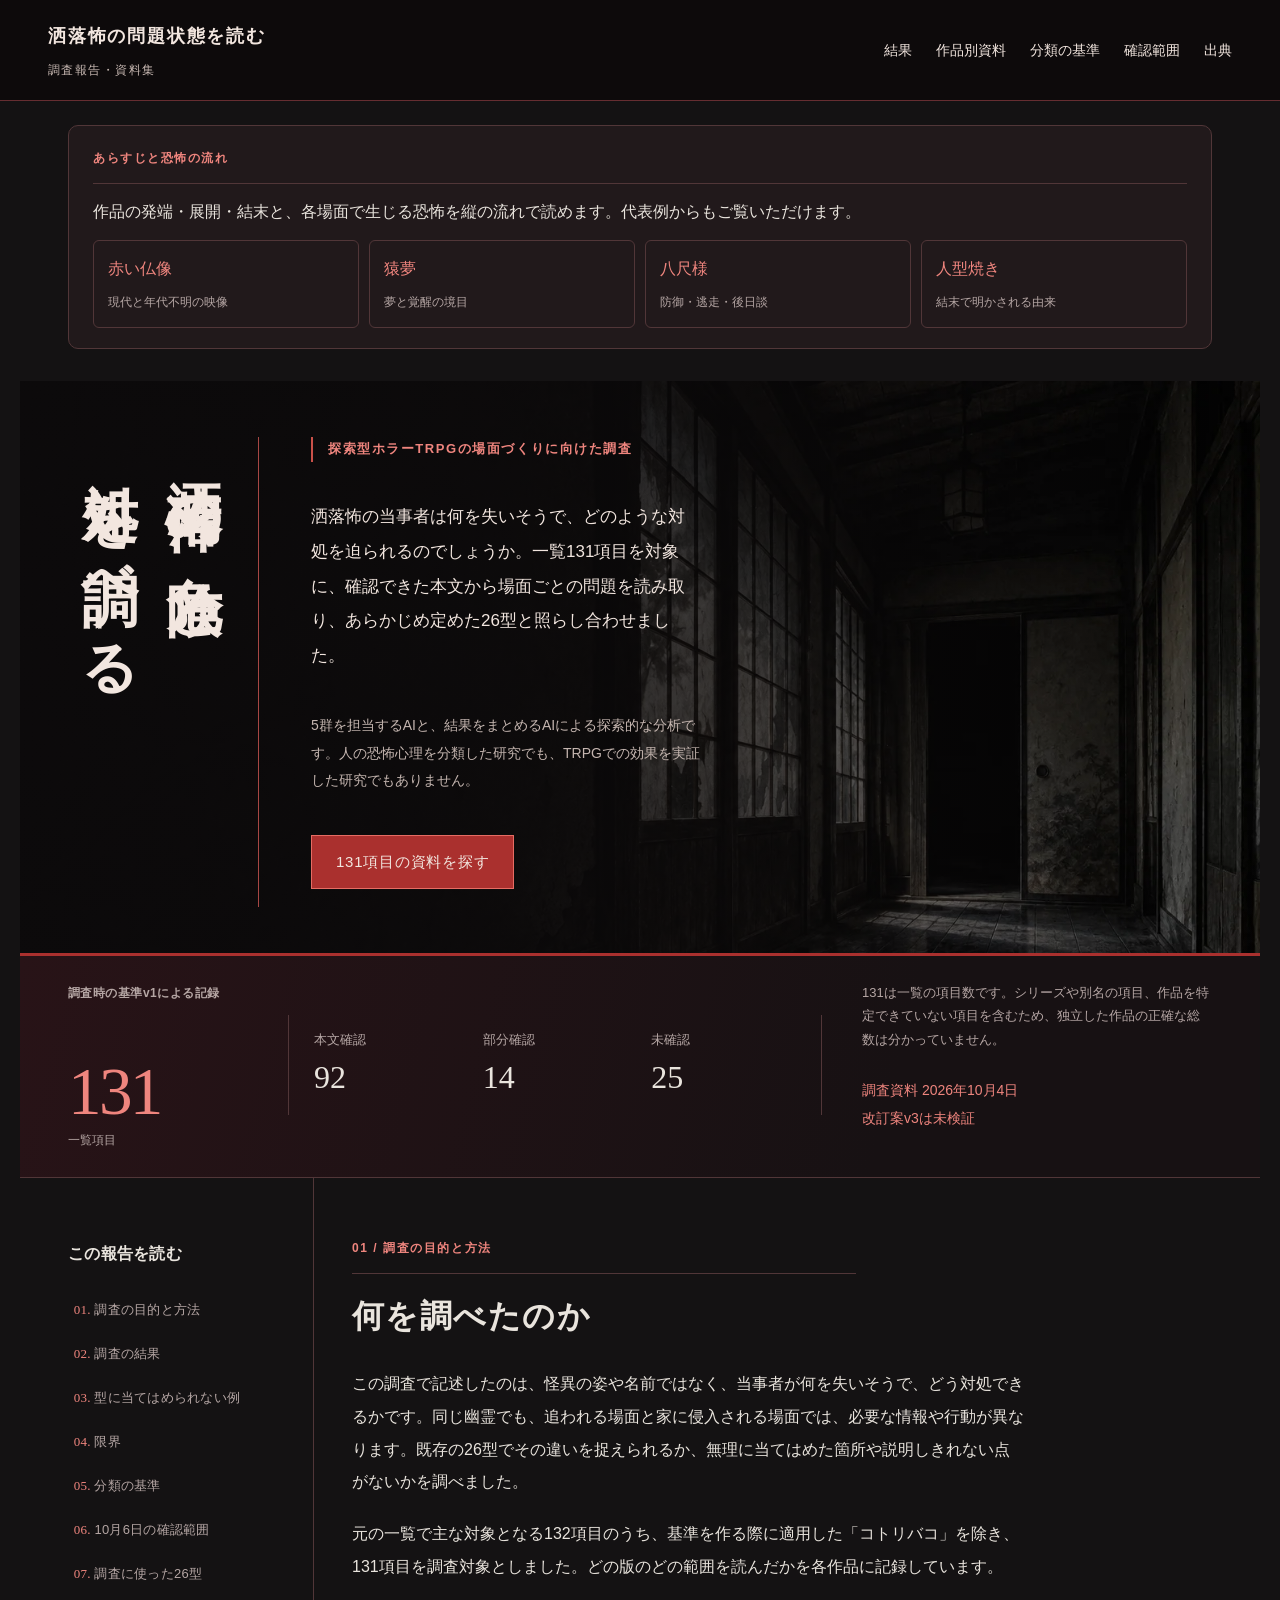
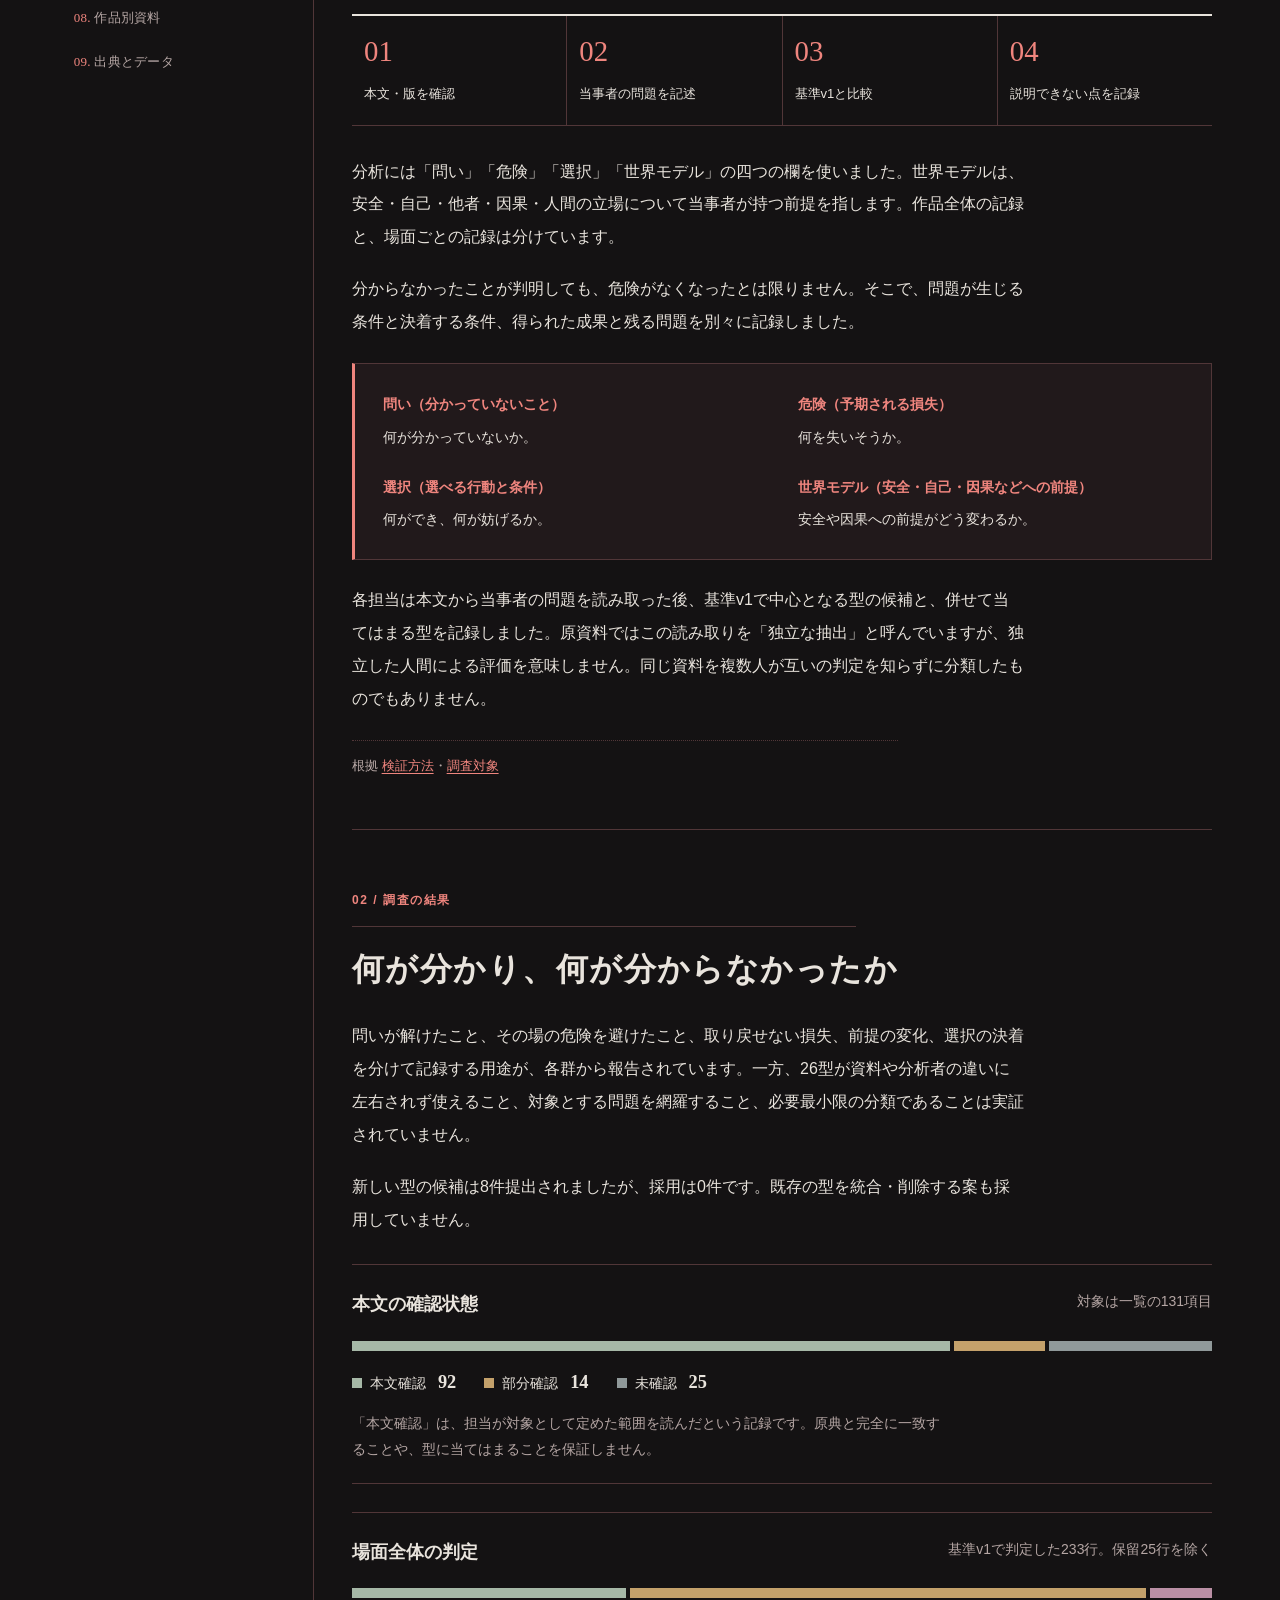
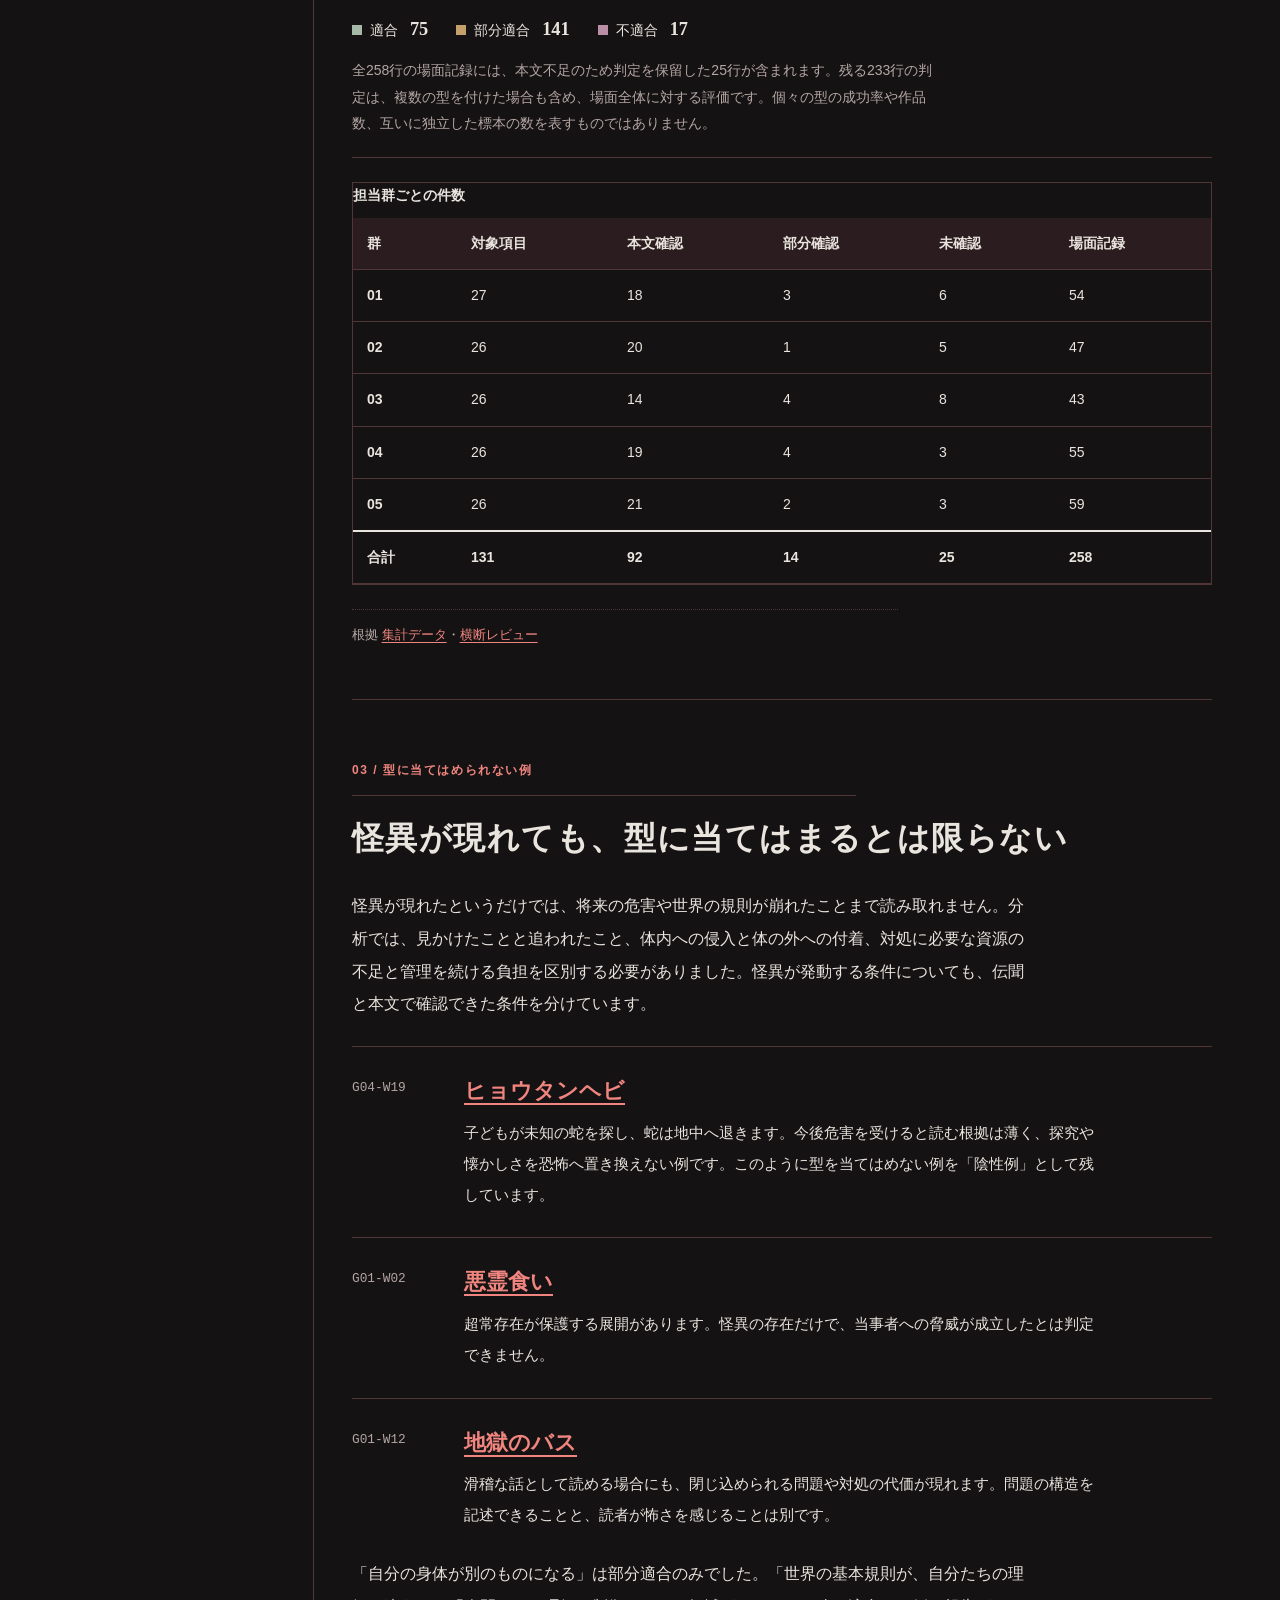
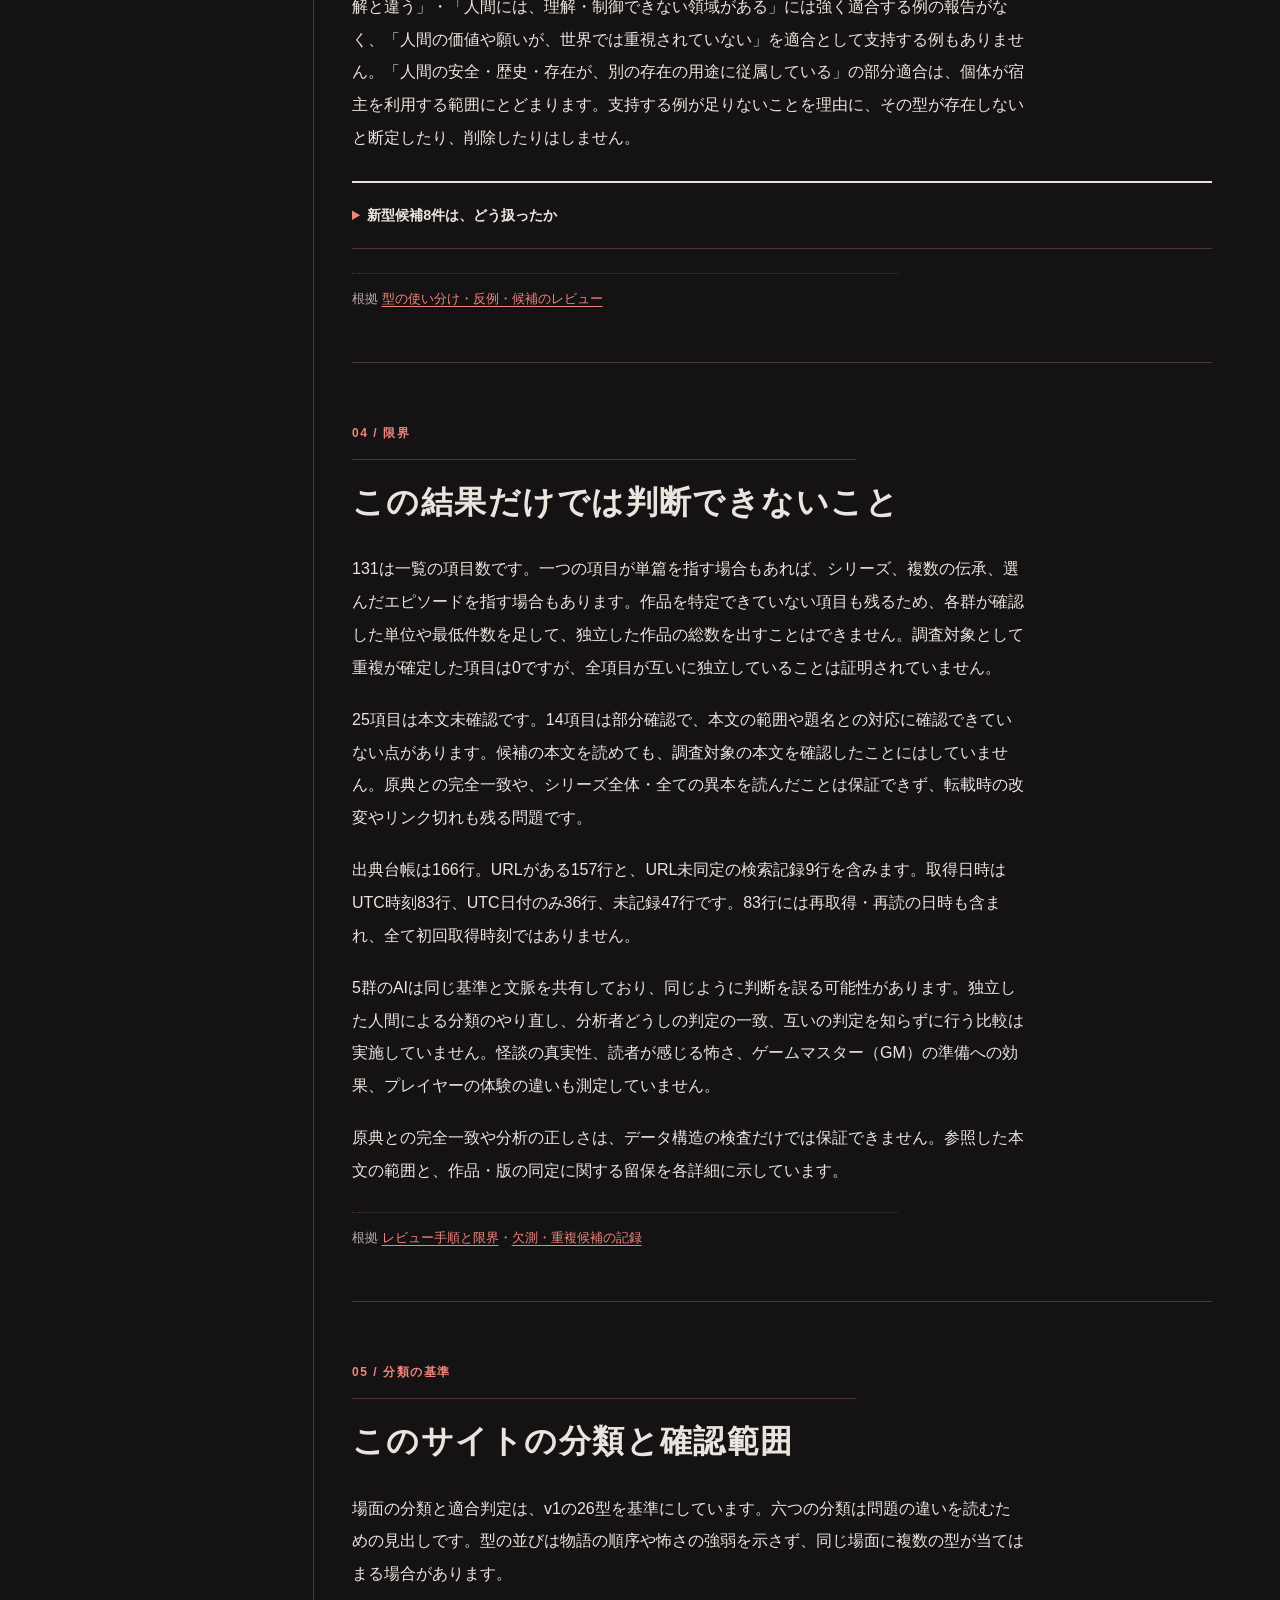
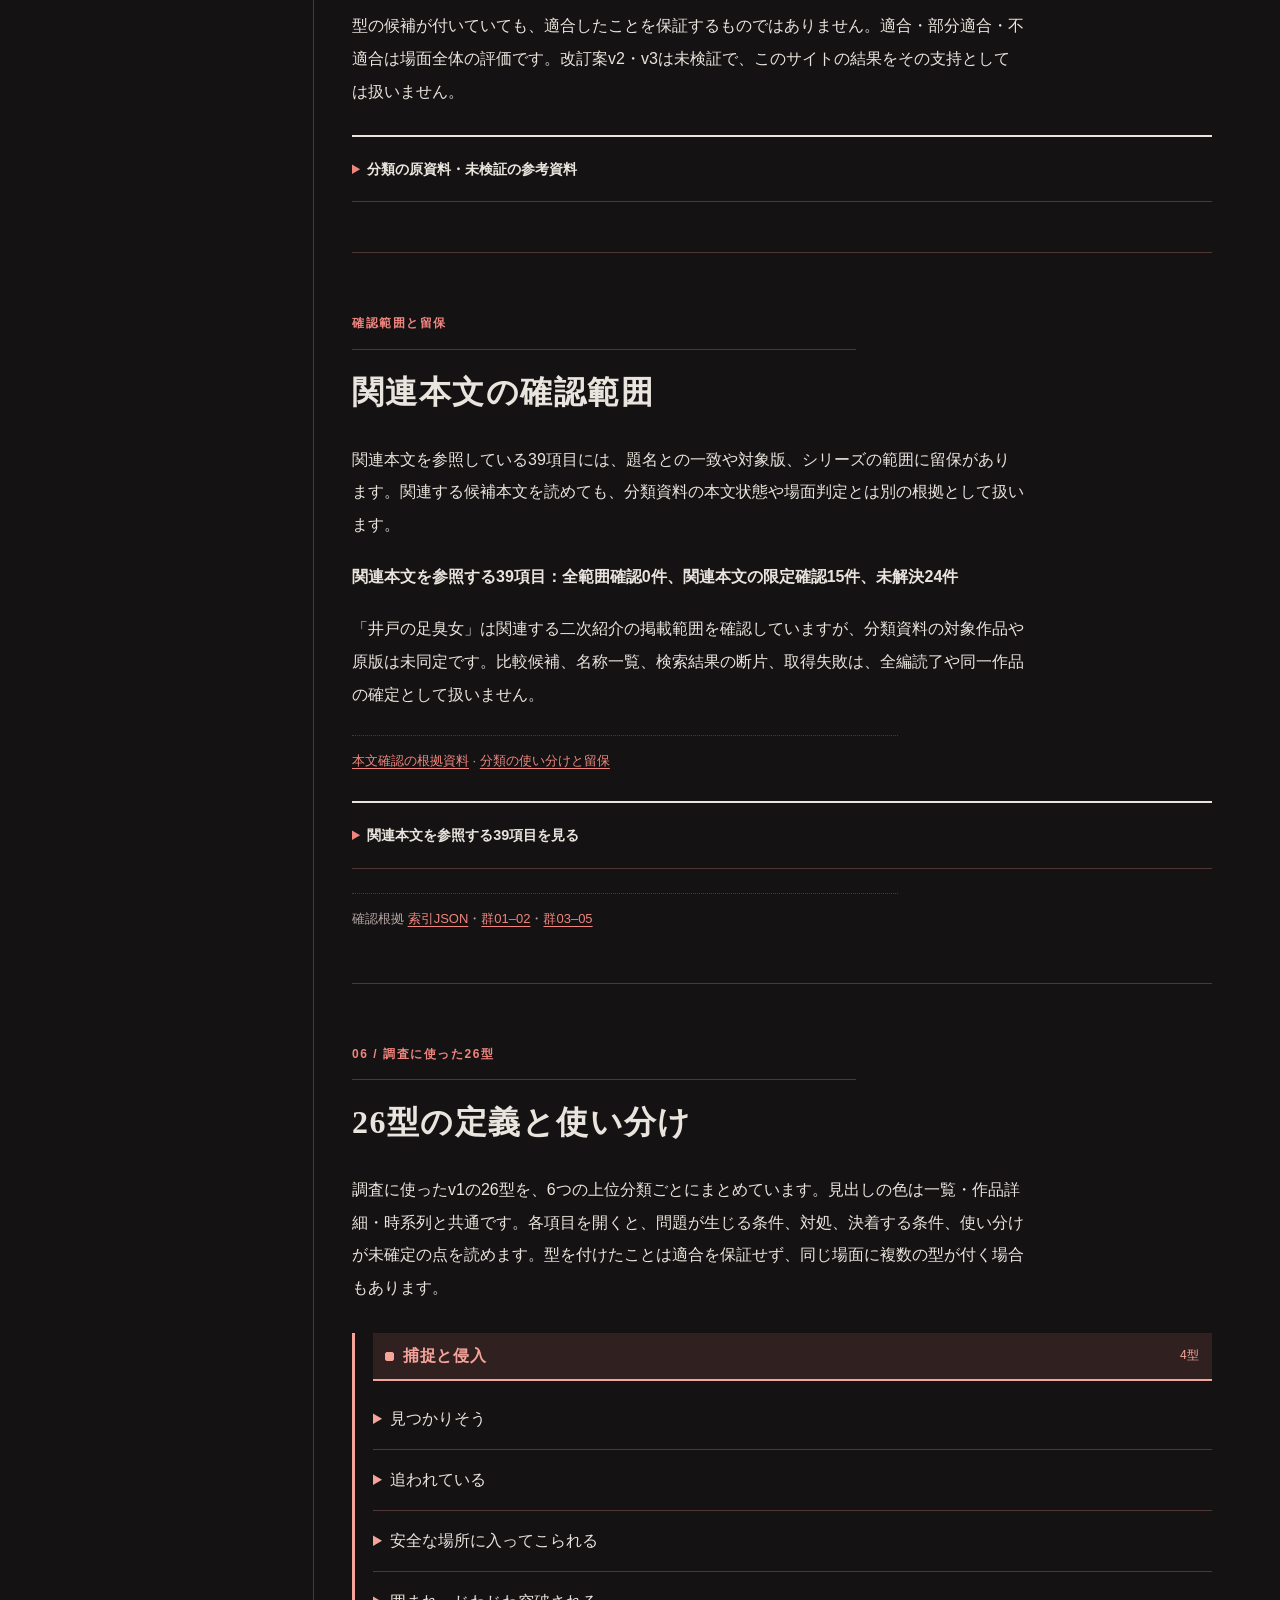
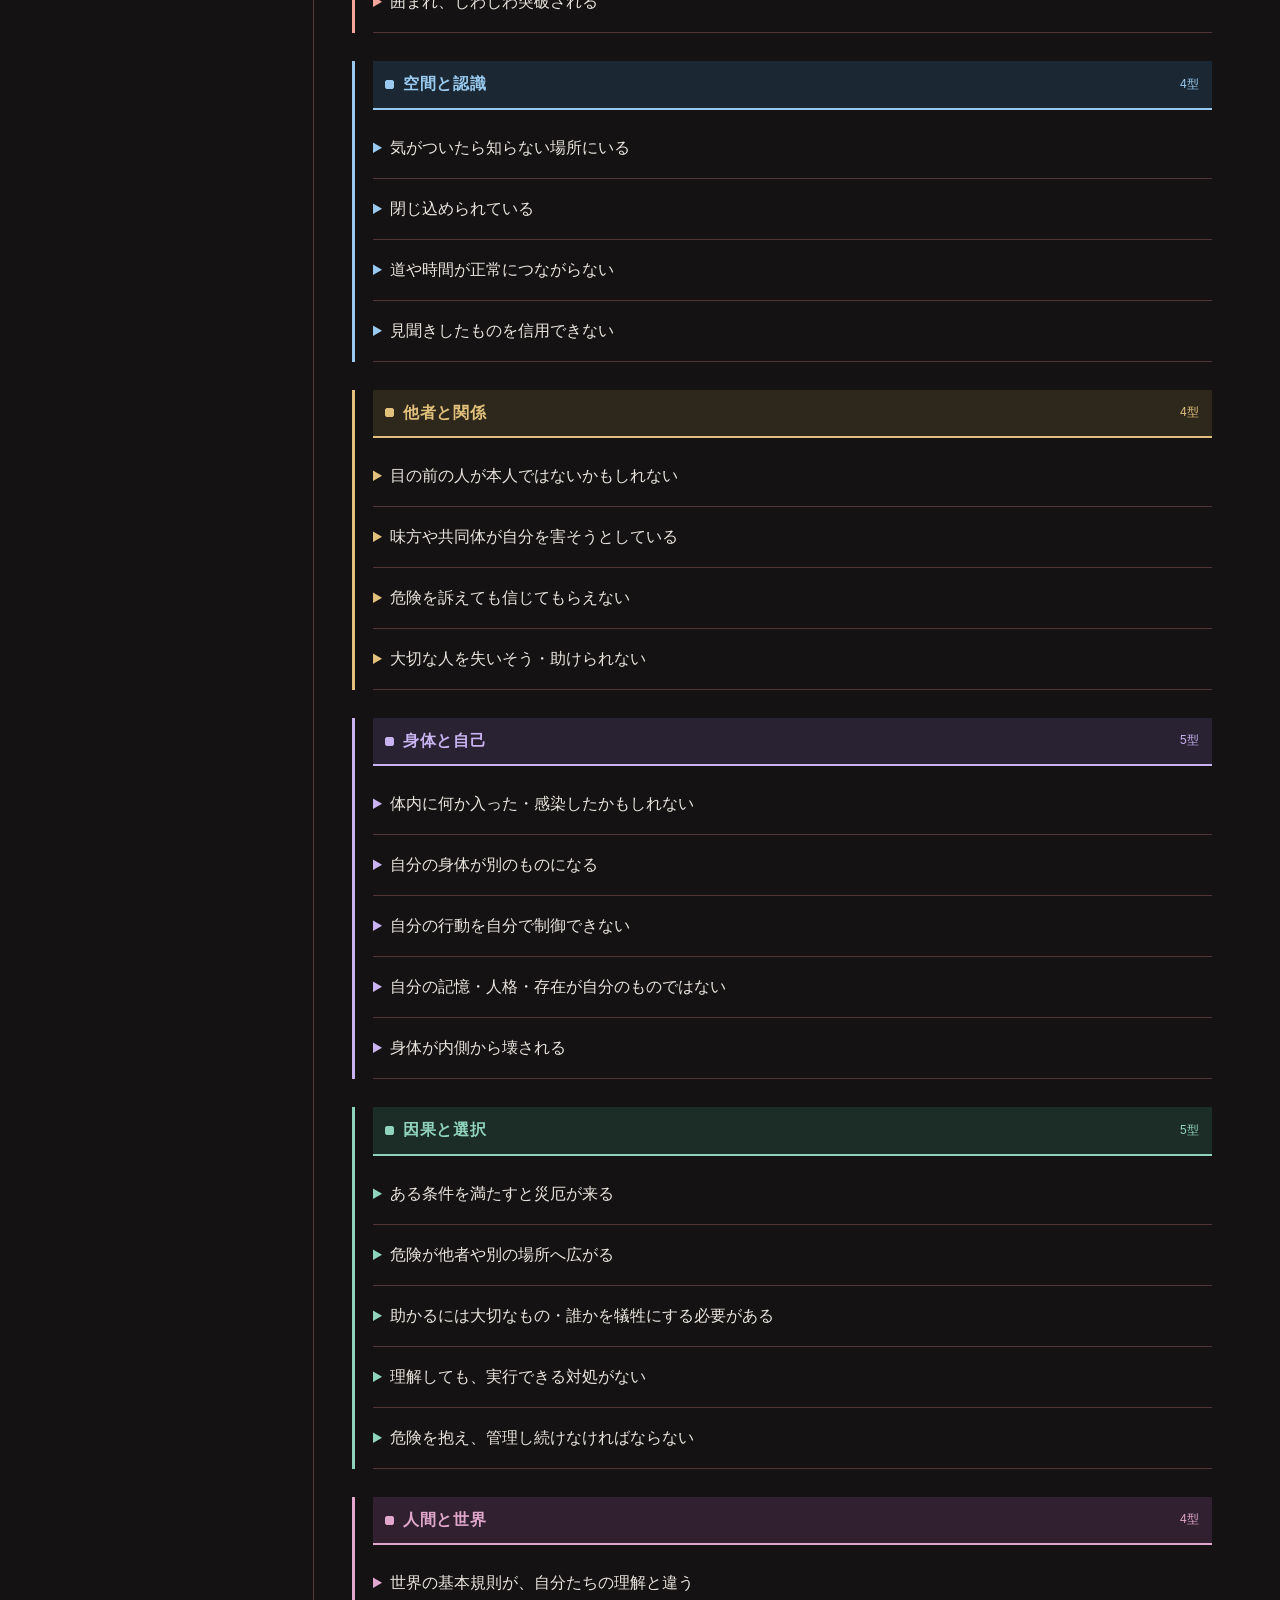
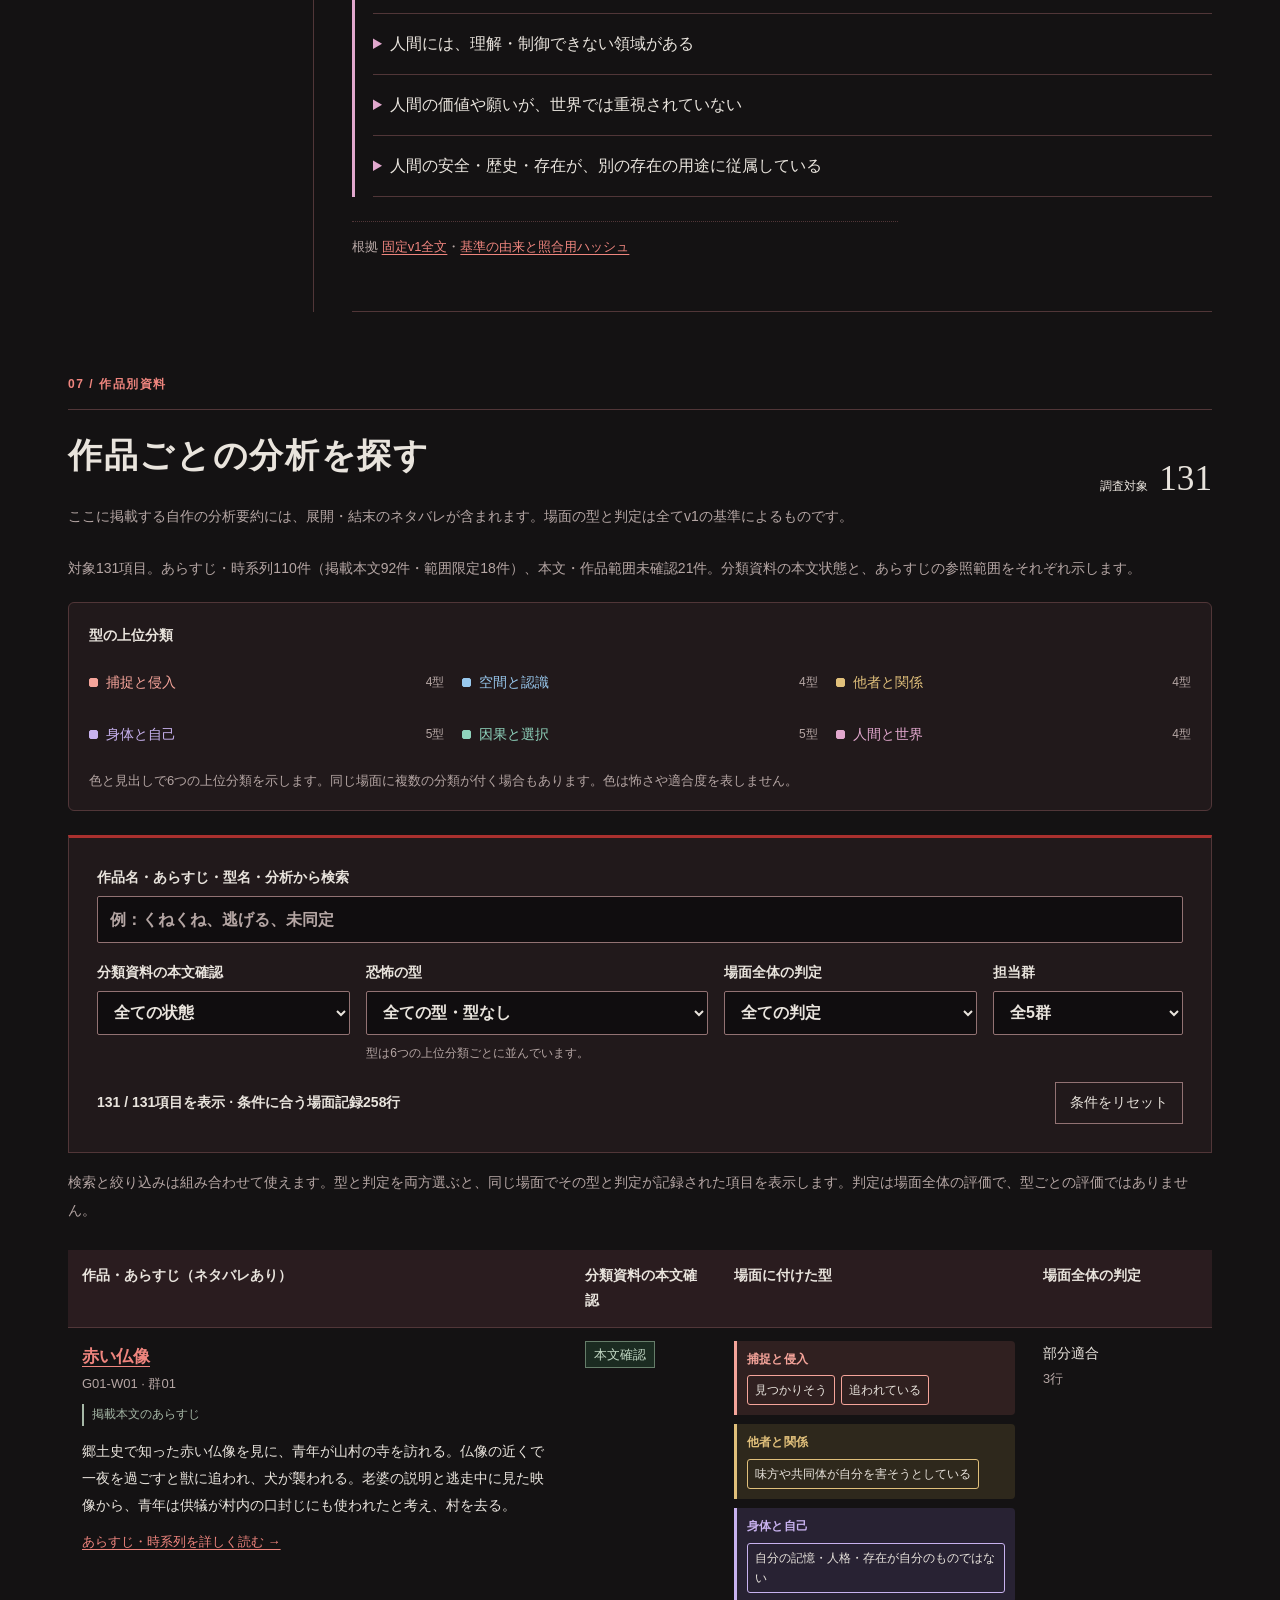
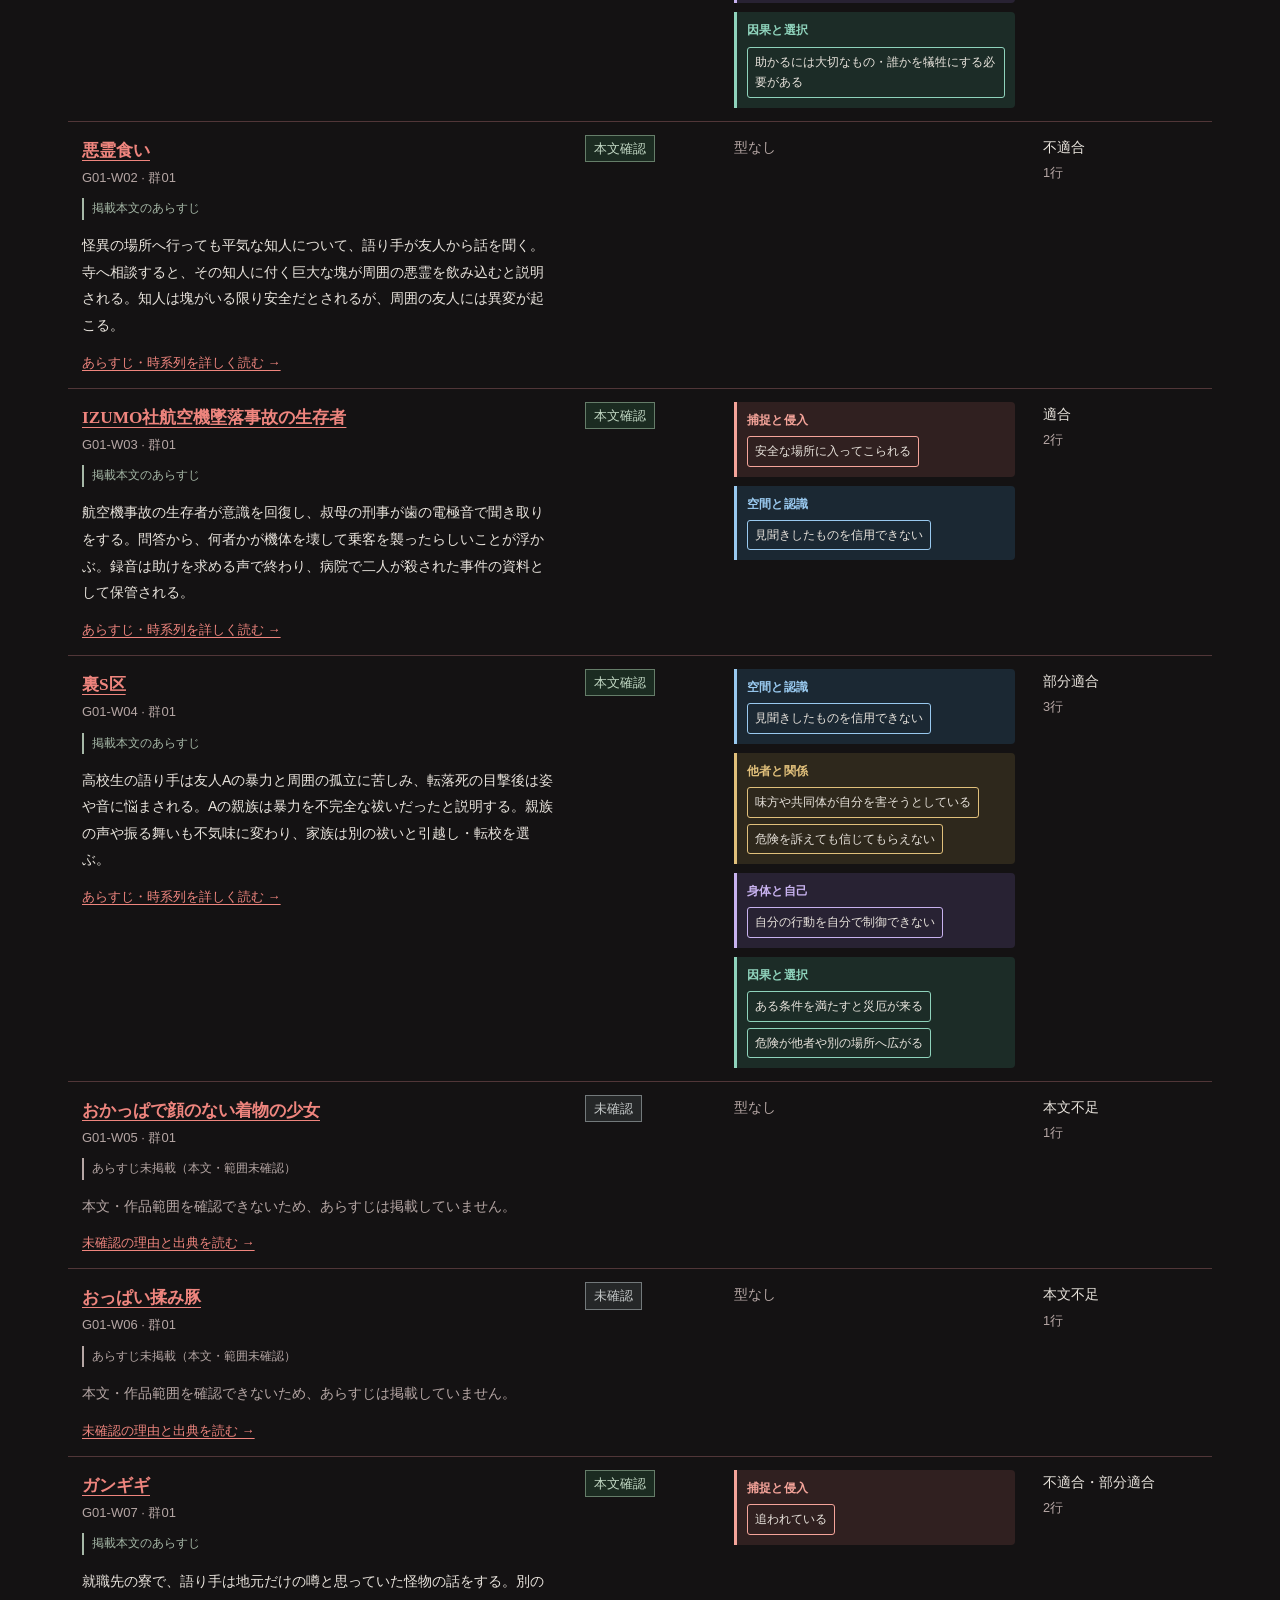
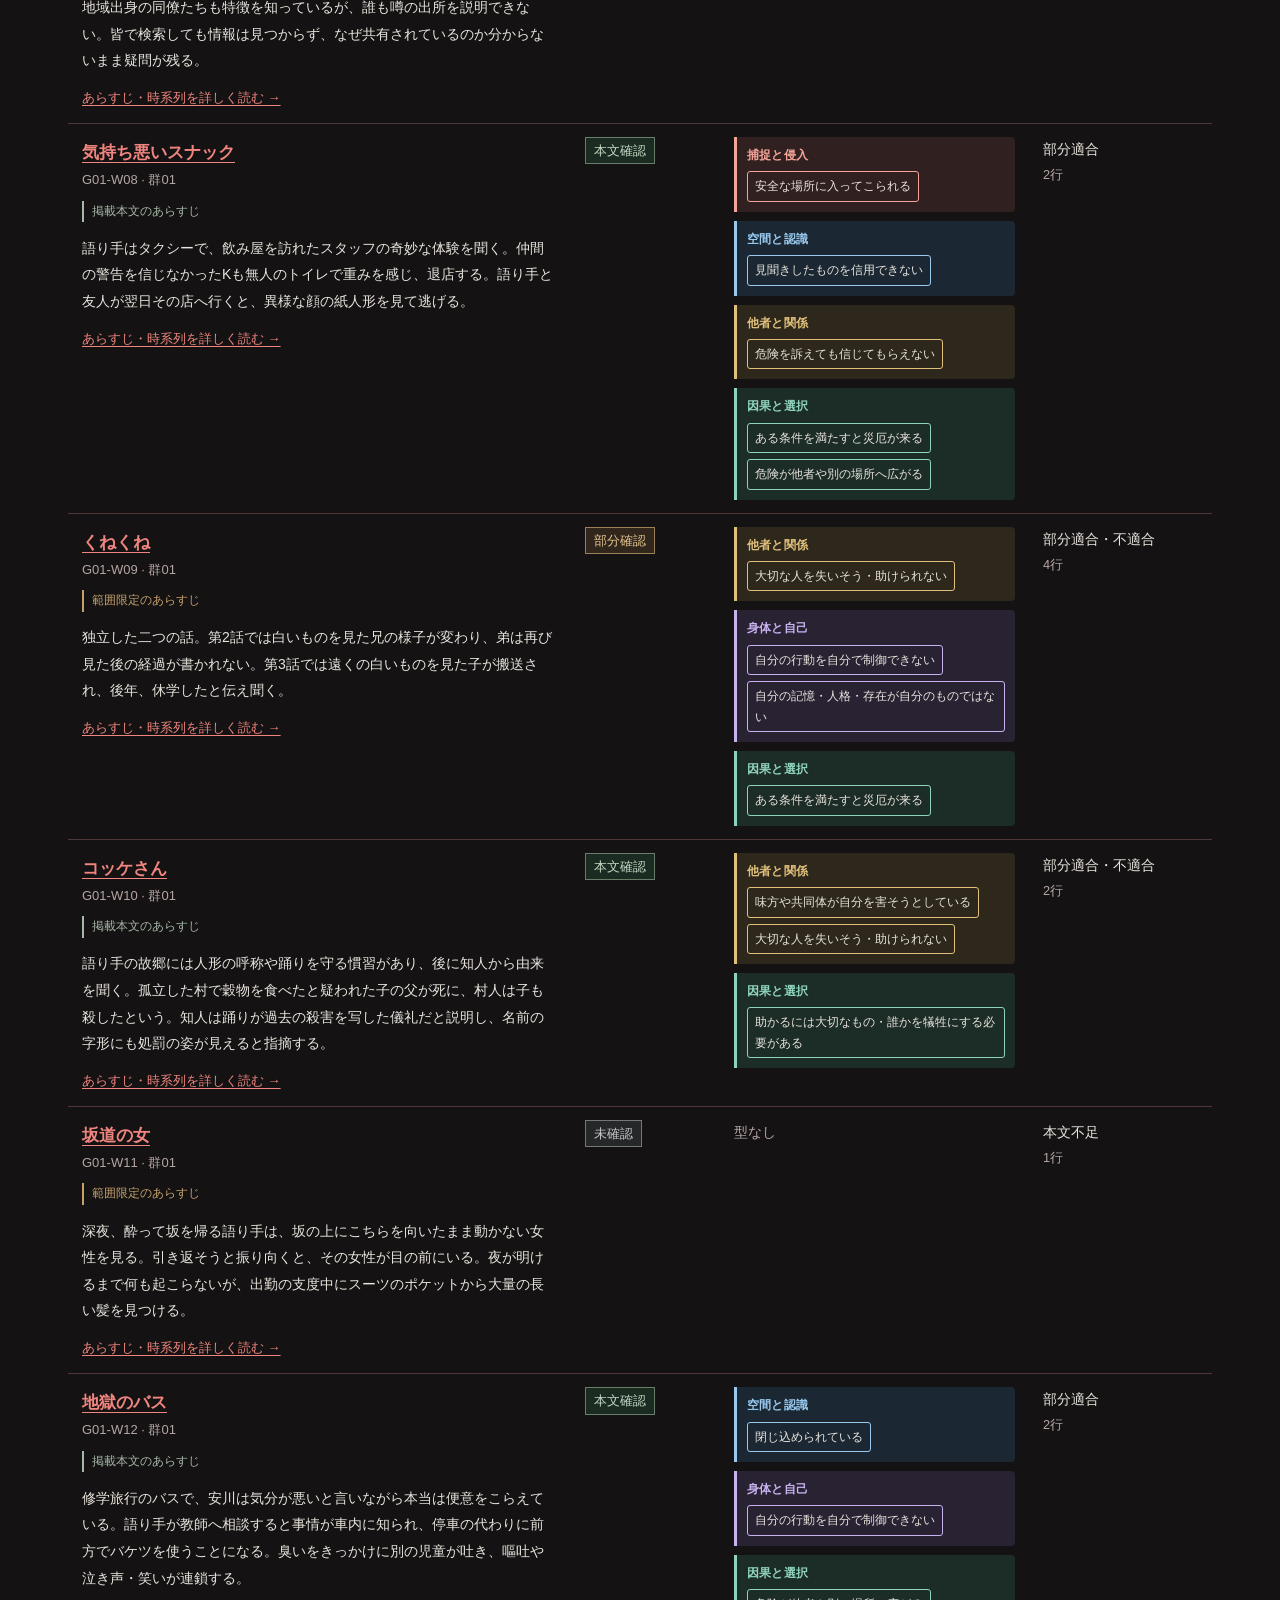
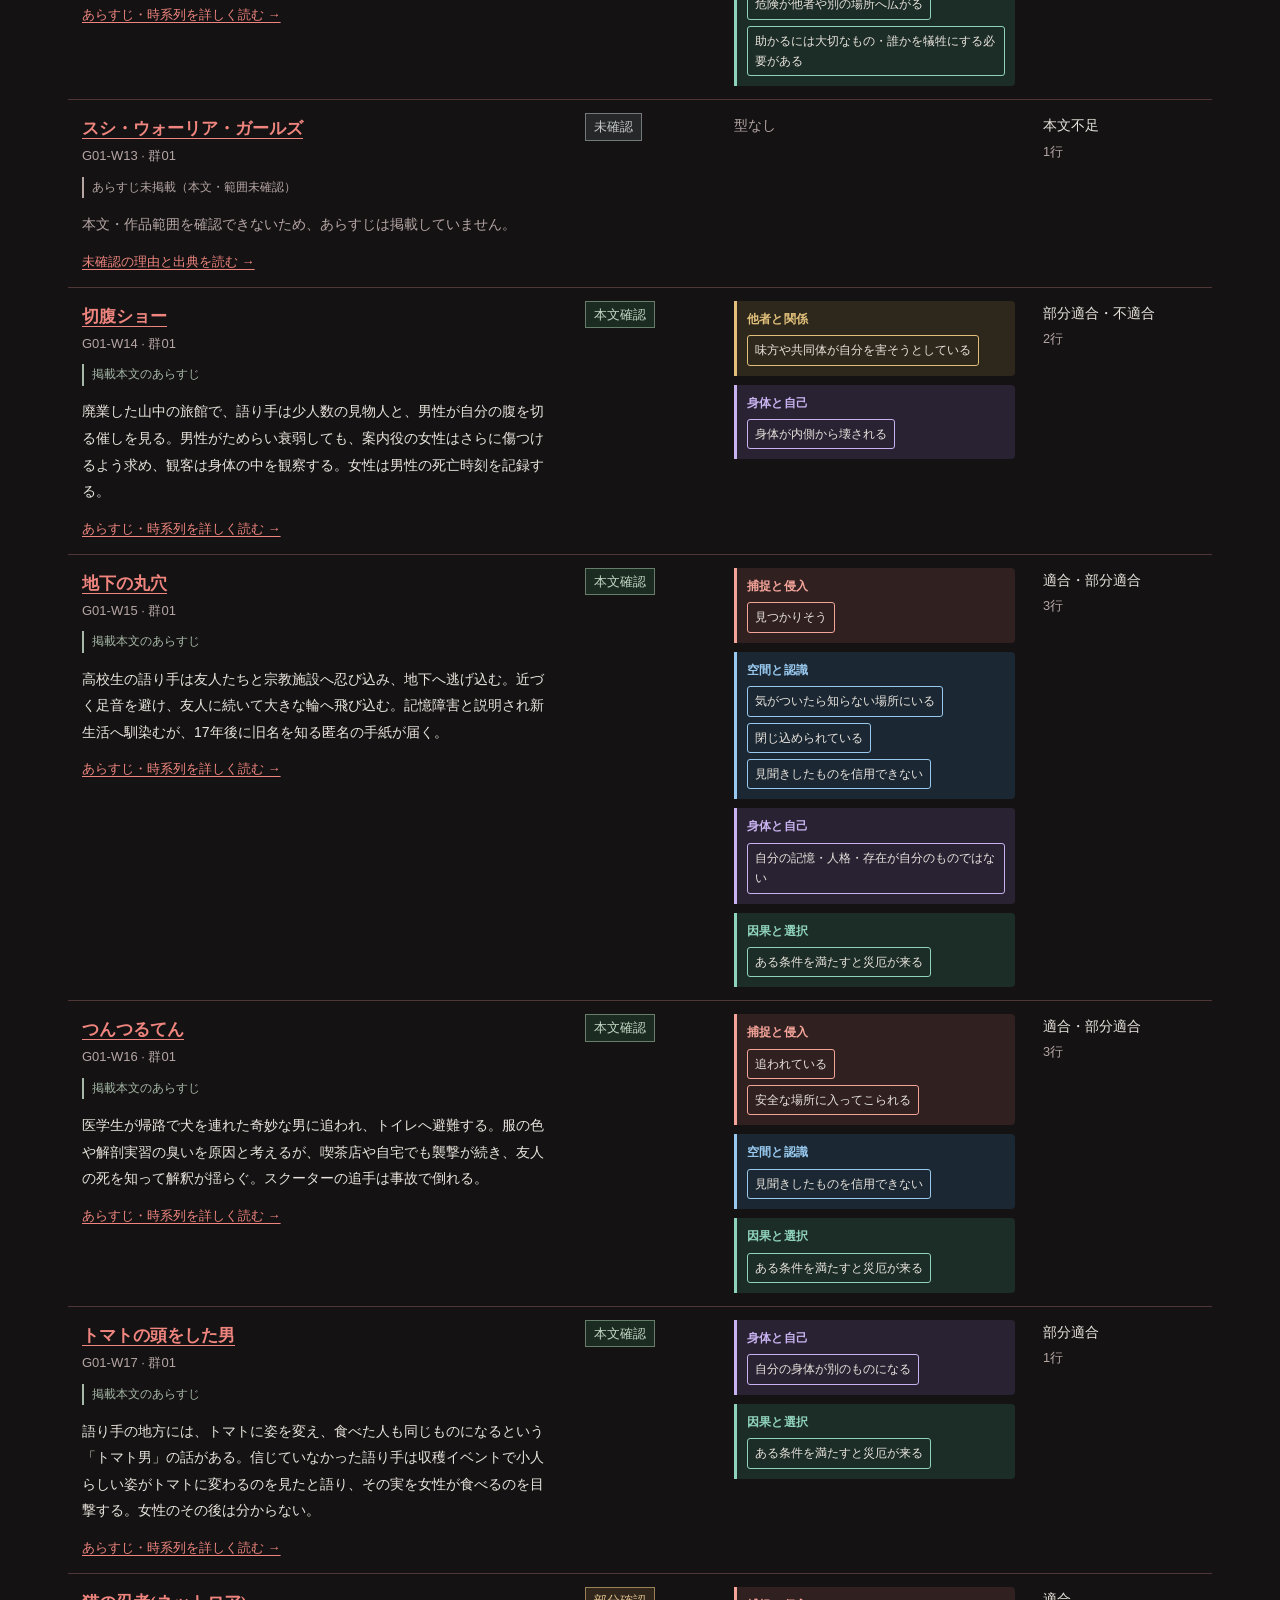
==== commit 289838b1: "Show six Japanese parent classifications throughout the v1 UI" ====
--- a/docs/index.html
+++ b/docs/index.html
@@ -129,7 +129,7 @@
       <section id="types">
         <p class="section-index">06 / 調査に使った26型</p>
         <h2>26型の定義と使い分け</h2>
-        <p>以下は調査に使ったv1の名称と定義です。各項目を開くと、問題が生じる条件、対処、決着する条件、使い分けが未確定の点を読めます。作品を絞り込むリンクでは、その型を付けた場面を探します。型を付けたことは適合を保証せず、同じ場面に複数の型が付く場合もあります。</p>
+        <p>調査に使ったv1の26型を、6つの上位分類ごとにまとめています。見出しの色は一覧・作品詳細・時系列と共通です。各項目を開くと、問題が生じる条件、対処、決着する条件、使い分けが未確定の点を読めます。型を付けたことは適合を保証せず、同じ場面に複数の型が付く場合もあります。</p>
         <div id="type-directory"><p class="loading">26型の定義を読み込み中です。</p></div>
         <p class="reference">根拠 <a data-repo="baseline/v1-26types/report.md" href="https://github.com/oXyut/scare-pattern-validation/blob/148359afaa05072f95c3b57b374897f381ad093a/baseline/v1-26types/report.md">固定v1全文</a>・<a data-repo="baseline/v1-26types/provenance.json" href="https://github.com/oXyut/scare-pattern-validation/blob/148359afaa05072f95c3b57b374897f381ad093a/baseline/v1-26types/provenance.json">基準の由来と照合用ハッシュ</a></p>
       </section>
@@ -140,11 +140,12 @@
     <p class="section-index">07 / 作品別資料</p>
     <div class="catalogue-heading"><div><h2 id="catalogue-title">作品ごとの分析を探す</h2><p>ここに掲載する自作の分析要約には、展開・結末のネタバレが含まれます。場面の型と判定は全てv1の基準によるものです。</p></div><span class="total-mark">調査対象 <b>131</b></span></div>
     <p id="narrative-coverage" class="small-note" aria-live="polite">あらすじの参照範囲を読み込み中です。</p>
+    <nav id="classification-legend" class="classification-legend" aria-label="恐怖の型の上位分類と色の凡例"></nav>
     <form id="filters" class="filters" role="search">
       <label class="search-label">作品名・あらすじ・型名・分析から検索<input type="search" id="query" name="q" placeholder="例：くねくね、逃げる、未同定" autocomplete="off"></label>
       <div class="selects">
         <label>分類資料の本文確認<select id="status" name="status"><option value="">全ての状態</option><option value="verified">本文確認</option><option value="partial">部分確認</option><option value="unverified">未確認</option></select></label>
-        <label>恐怖の型<select id="type" name="type"><option value="">全ての型・型なし</option><option value="none">型なしの場面あり</option></select></label>
+        <label>恐怖の型<select id="type" name="type" aria-describedby="type-context"><option value="">全ての型・型なし</option><option value="none">型なしの場面あり</option></select><span id="type-context" class="type-context"></span></label>
         <label>場面全体の判定<select id="fit" name="fit"><option value="">全ての判定</option><option>適合</option><option>部分適合</option><option>不適合</option><option>本文不足</option></select></label>
         <label>担当群<select id="group" name="group"><option value="">全5群</option><option value="group_01">群01</option><option value="group_02">群02</option><option value="group_03">群03</option><option value="group_04">群04</option><option value="group_05">群05</option></select></label>
       </div>
--- a/docs/styles.css
+++ b/docs/styles.css
@@ -253,7 +253,6 @@
 .tracking-record,.transition-record{margin-top:18px;padding:18px 22px;background:var(--light);font-size:.875rem}
 .tracking-record h4{font-size:.95rem;margin:0}
 .tracking-record .small-note{margin-top:6px}
-.work-tracking .tags .tag{background:var(--paper)}
 @media(min-width:1000px){.contents ol{position:sticky;top:25px}
 }
 @media(max-width:900px){main{padding:0 28px}
@@ -555,3 +554,57 @@
 }
 @media(max-width:360px){.timeline-card{padding-inline:15px}.timeline-fit{display:block;margin:3px 0 0 16px}}
 @media print{.timeline-card{break-inside:avoid;background:white;color:var(--ink)}}
+
+/* Shared v1 group accents. Names carry the meaning when color is unavailable. */
+[data-type-group="A"]{--group-ink:#f5a49a;--group-bg:#302020}
+[data-type-group="B"]{--group-ink:#99c9ef;--group-bg:#1b2833}
+[data-type-group="C"]{--group-ink:#e1c07b;--group-bg:#2e281c}
+[data-type-group="D"]{--group-ink:#c8b2ef;--group-bg:#282233}
+[data-type-group="E"]{--group-ink:#8fd3bc;--group-bg:#1c2c27}
+[data-type-group="F"]{--group-ink:#e1a7cd;--group-bg:#302030}
+.classification-legend{margin:20px 0 24px;padding:18px 20px;border:1px solid var(--line);border-radius:6px;background:var(--light)}
+.classification-legend-title{font-size:.875rem;font-weight:600;margin:0 0 12px}
+.classification-legend-list{display:grid;grid-template-columns:repeat(3,minmax(0,1fr));gap:8px 18px;list-style:none;padding:0}
+.classification-legend-list a{display:flex;align-items:center;gap:8px;min-height:44px;color:var(--group-ink);font-size:.875rem;text-decoration:none;border-bottom:1px solid transparent}
+.classification-legend-list a:hover{text-decoration:underline;border-color:currentColor}
+.classification-legend-list small{font-size:.75rem;margin-left:auto;color:var(--muted);white-space:nowrap}
+.group-swatch{display:inline-block;flex-shrink:0;width:9px;height:9px;border:1px solid currentColor;border-radius:2px;background:var(--group-ink);color:var(--group-ink)}
+.classification-legend-note{font-size:.8125rem;line-height:1.8;color:var(--muted);margin:12px 0 0}
+.type-clusters{display:grid;gap:9px;min-width:0;width:100%}
+.type-cluster{min-width:0;border-left:3px solid var(--group-ink);background:var(--group-bg);padding:8px 10px 10px;border-radius:0 4px 4px 0}
+.type-cluster .type-group-label{font:.75rem/1.7 var(--sans);font-weight:600;color:var(--group-ink);margin:0 0 6px;letter-spacing:.015em}
+.type-cluster .tags{gap:6px}
+.type-cluster .tag,.type-cluster .timeline-type{border-color:var(--group-ink);background:var(--group-bg);color:var(--ink);font-size:.75rem;line-height:1.7;border-radius:3px;padding:4px 7px;max-width:100%;overflow-wrap:anywhere}
+.type-cluster .tag:hover,.type-cluster .timeline-type:hover{color:var(--group-ink);text-decoration:underline;background:var(--paper)}
+.type-group{border-left:3px solid var(--group-ink);padding-left:18px}
+.type-group>h3{display:flex;align-items:center;gap:9px;color:var(--group-ink);border-bottom-color:var(--group-ink);background:var(--group-bg);padding:10px 12px;font-family:var(--sans);font-size:1rem}
+.type-group>h3 small{font:400 .75rem/1.8 var(--sans);margin-left:auto;white-space:nowrap}
+.type-entry summary::marker{color:var(--group-ink)}
+.type-group .type-search{color:var(--group-ink)}
+.type-context{display:block;margin-top:8px;min-height:1.8em;font-size:.75rem;line-height:1.8;font-weight:400;color:var(--muted)}
+.selected-type-group{display:flex;align-items:center;gap:7px;color:var(--group-ink)}
+.work-group-legend{font-size:.8125rem;margin:0 0 25px}
+.work-group-legend>summary{cursor:pointer;min-height:40px;padding:7px 0;color:var(--muted)}
+.work-group-legend .classification-legend{margin:10px 0 0}
+.scene-header .type-clusters{flex-basis:100%}
+.timeline-types{display:block}
+@media(max-width:700px){
+  .classification-legend{padding:15px 16px}
+  .classification-legend-list{grid-template-columns:repeat(2,minmax(0,1fr));gap:4px 14px}
+  .classification-legend-list a{font-size:.8125rem;gap:6px}
+  .classification-legend-list small{font-size:.6875rem}
+  .type-group{padding-left:12px}
+  .type-cluster{padding:7px 9px 9px}
+}
+@media(max-width:360px){.classification-legend-list{grid-template-columns:1fr}}
+@media(forced-colors:active){
+  .type-cluster,.type-group{border-left-color:CanvasText}
+  .type-cluster .type-group-label,.type-group>h3{color:CanvasText}
+  .group-swatch{background:CanvasText;color:CanvasText}
+  .type-cluster a,.classification-legend-list a,.selected-type-group{color:LinkText}
+}
+@media print{
+  .type-cluster,.classification-legend,.type-group>h3{background:white}
+  .type-cluster .type-group-label,.classification-legend-list a,.type-group>h3,.selected-type-group{color:var(--ink)}
+  .type-cluster .tag,.type-cluster .timeline-type{background:white;color:var(--ink)}
+}
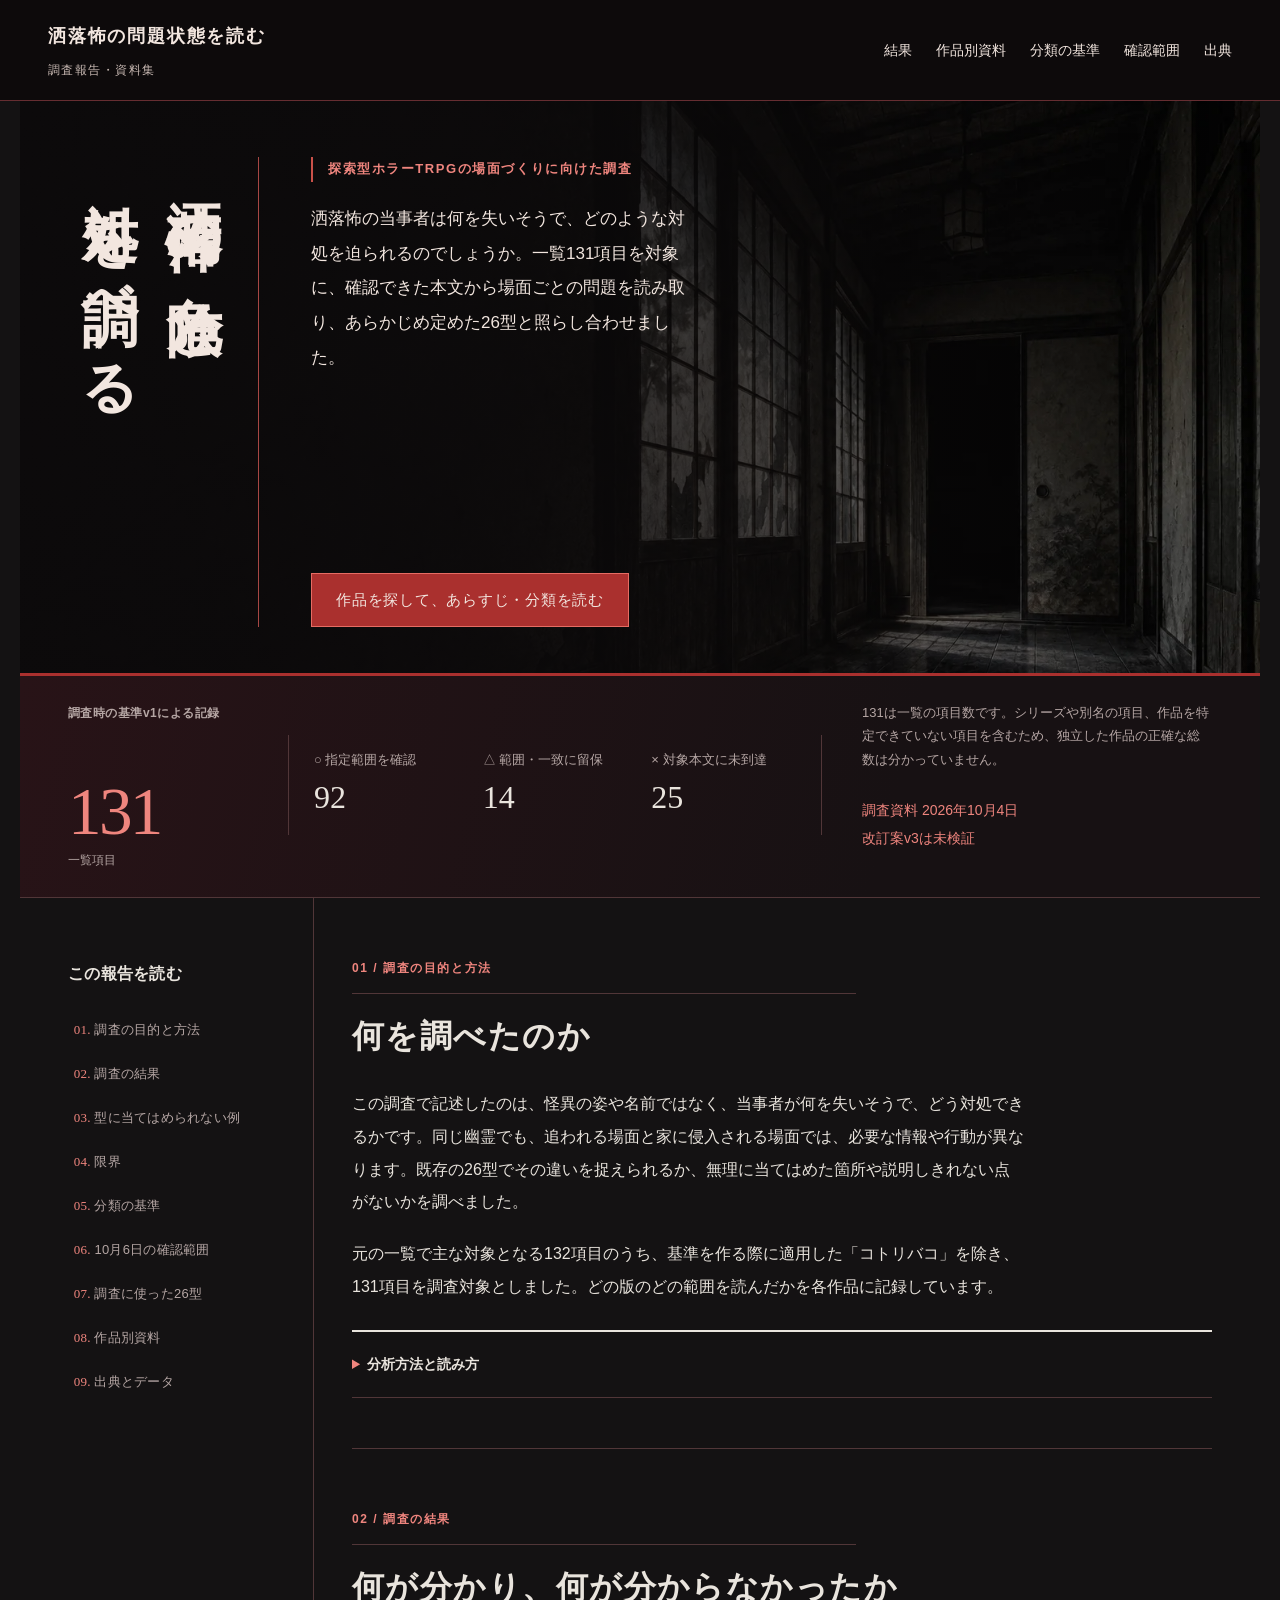
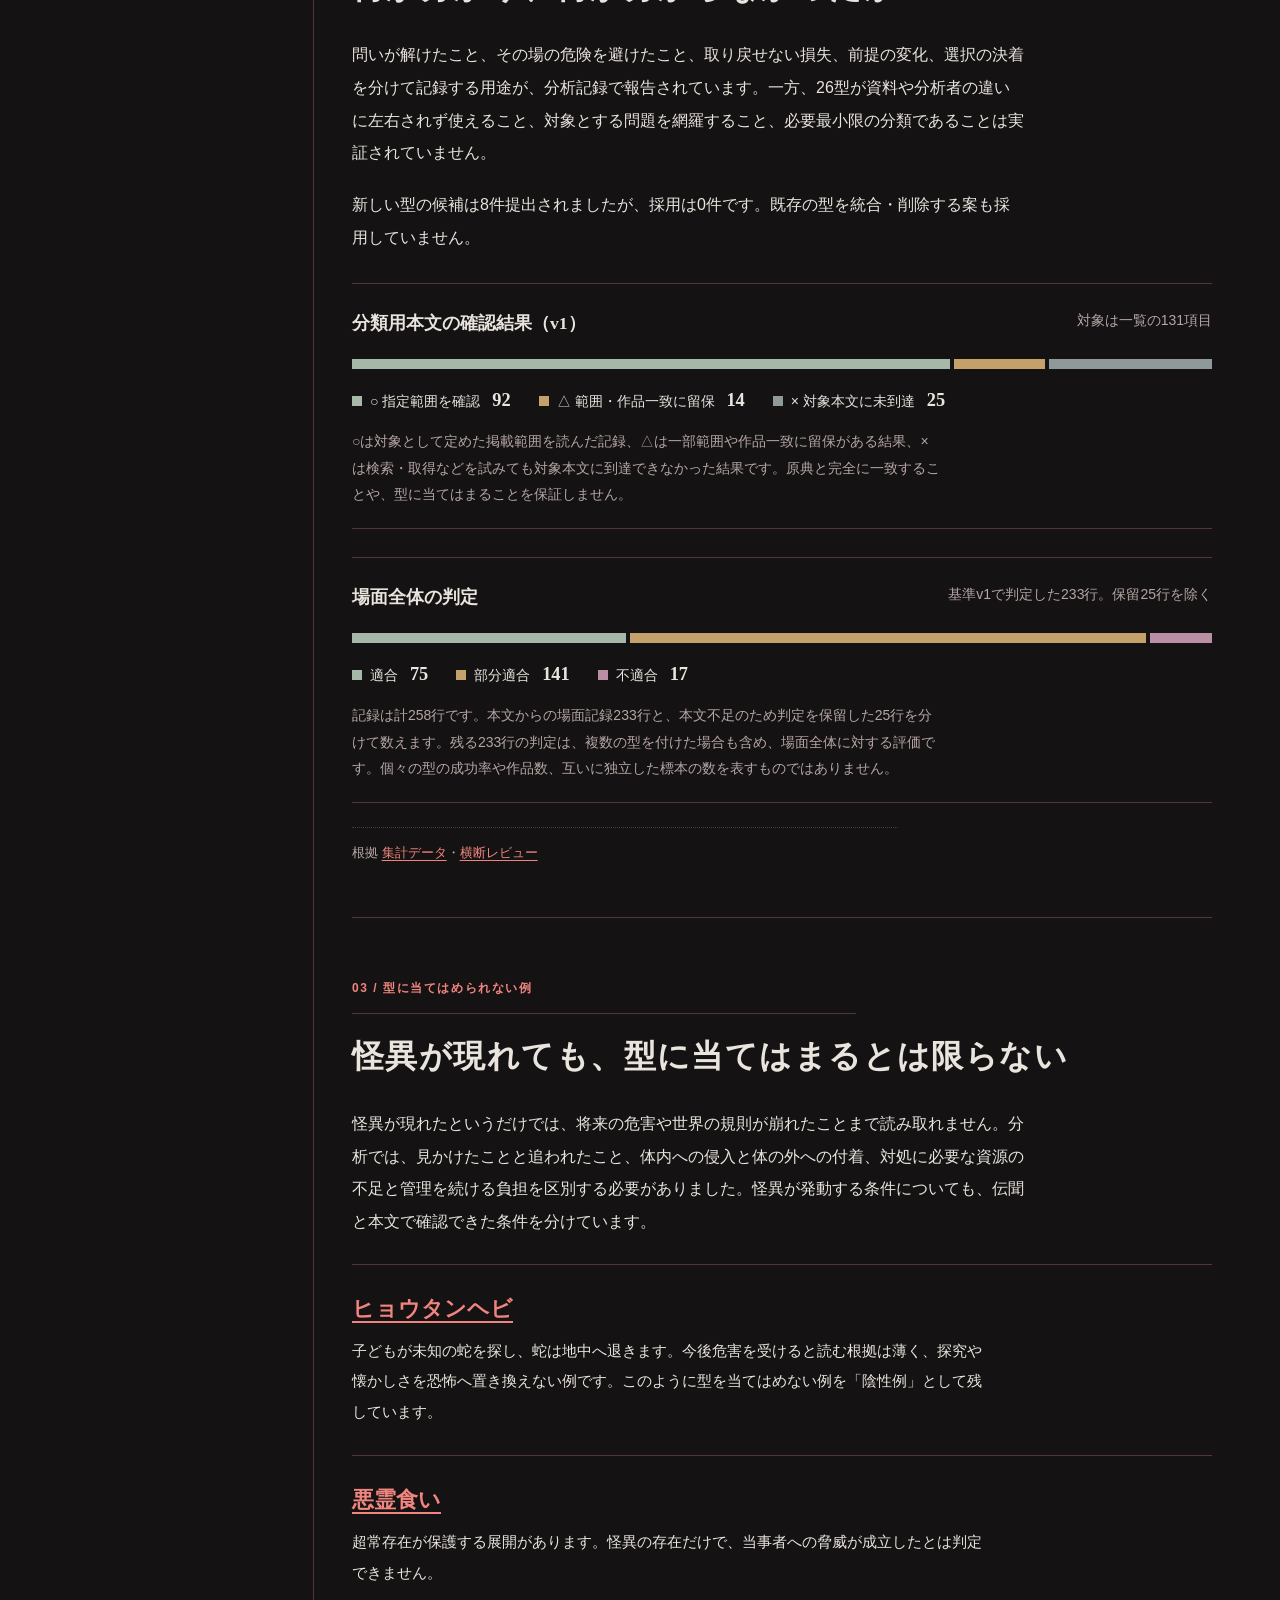
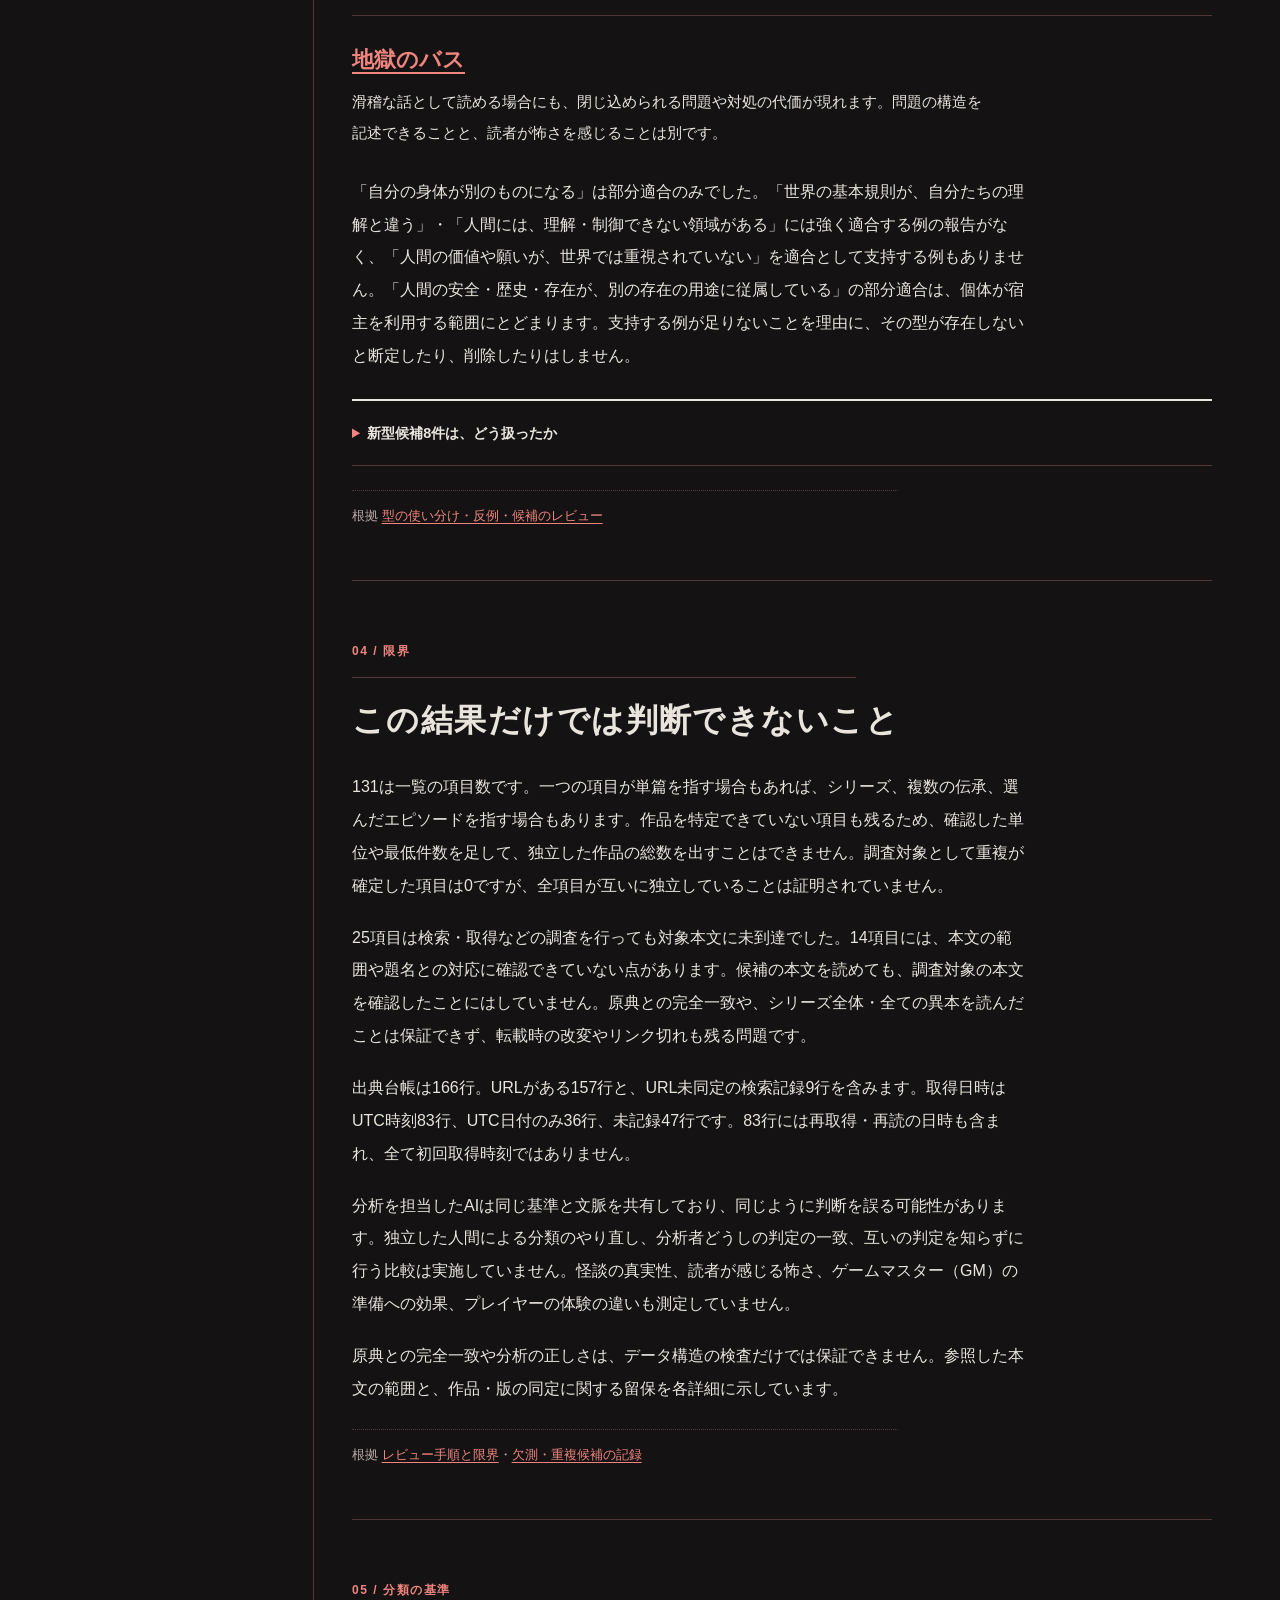
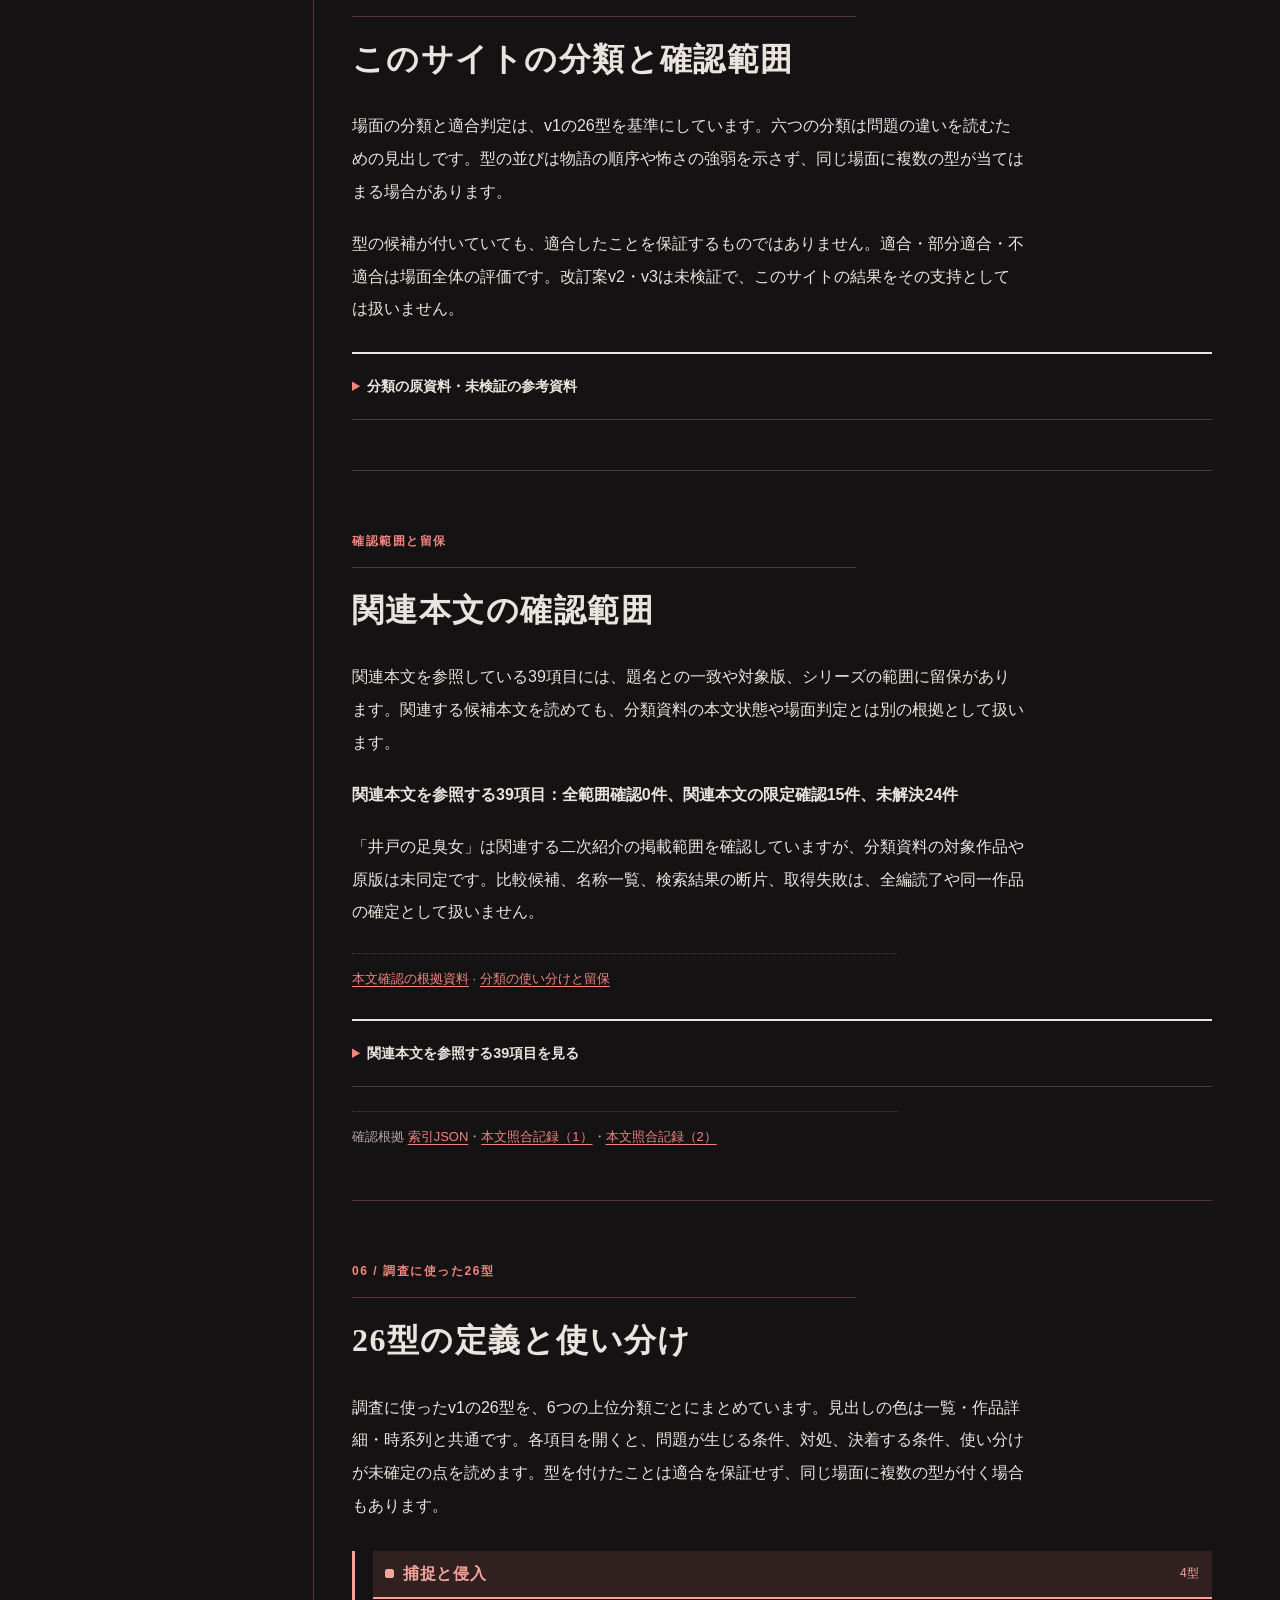
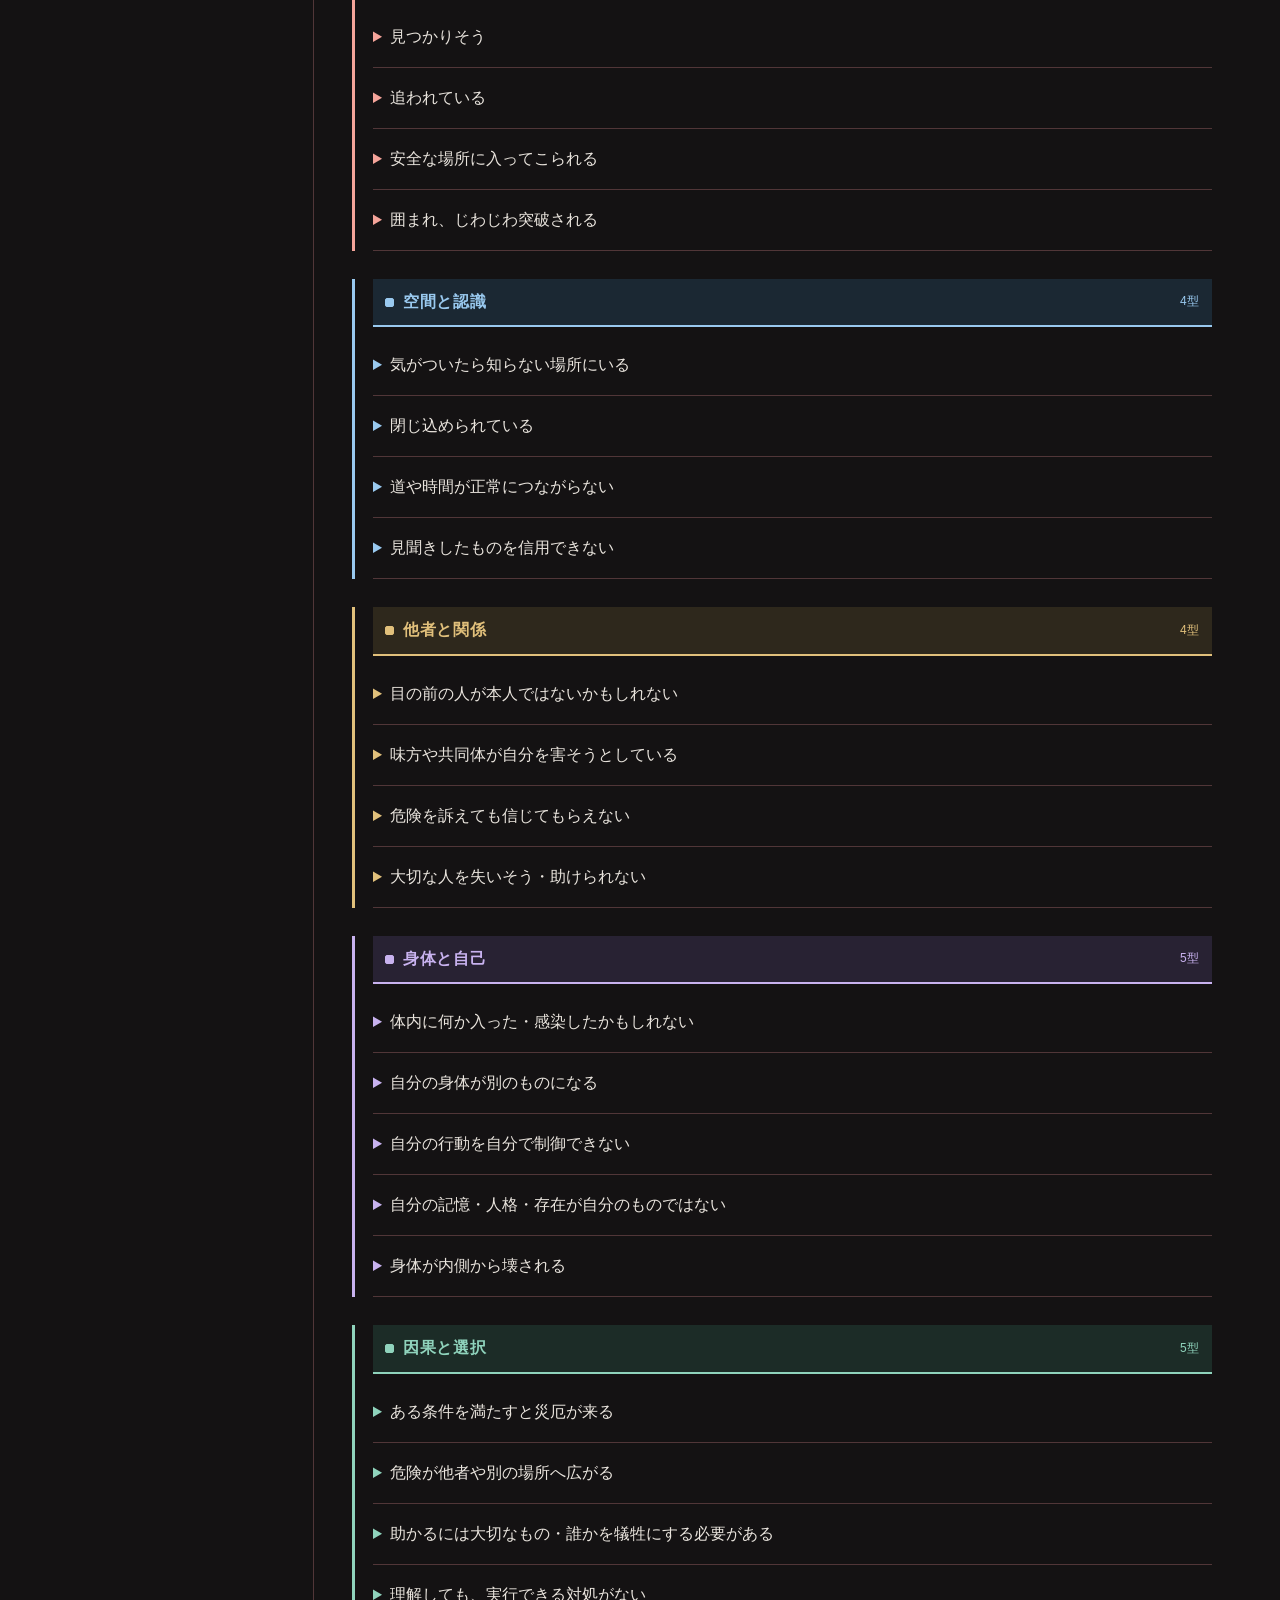
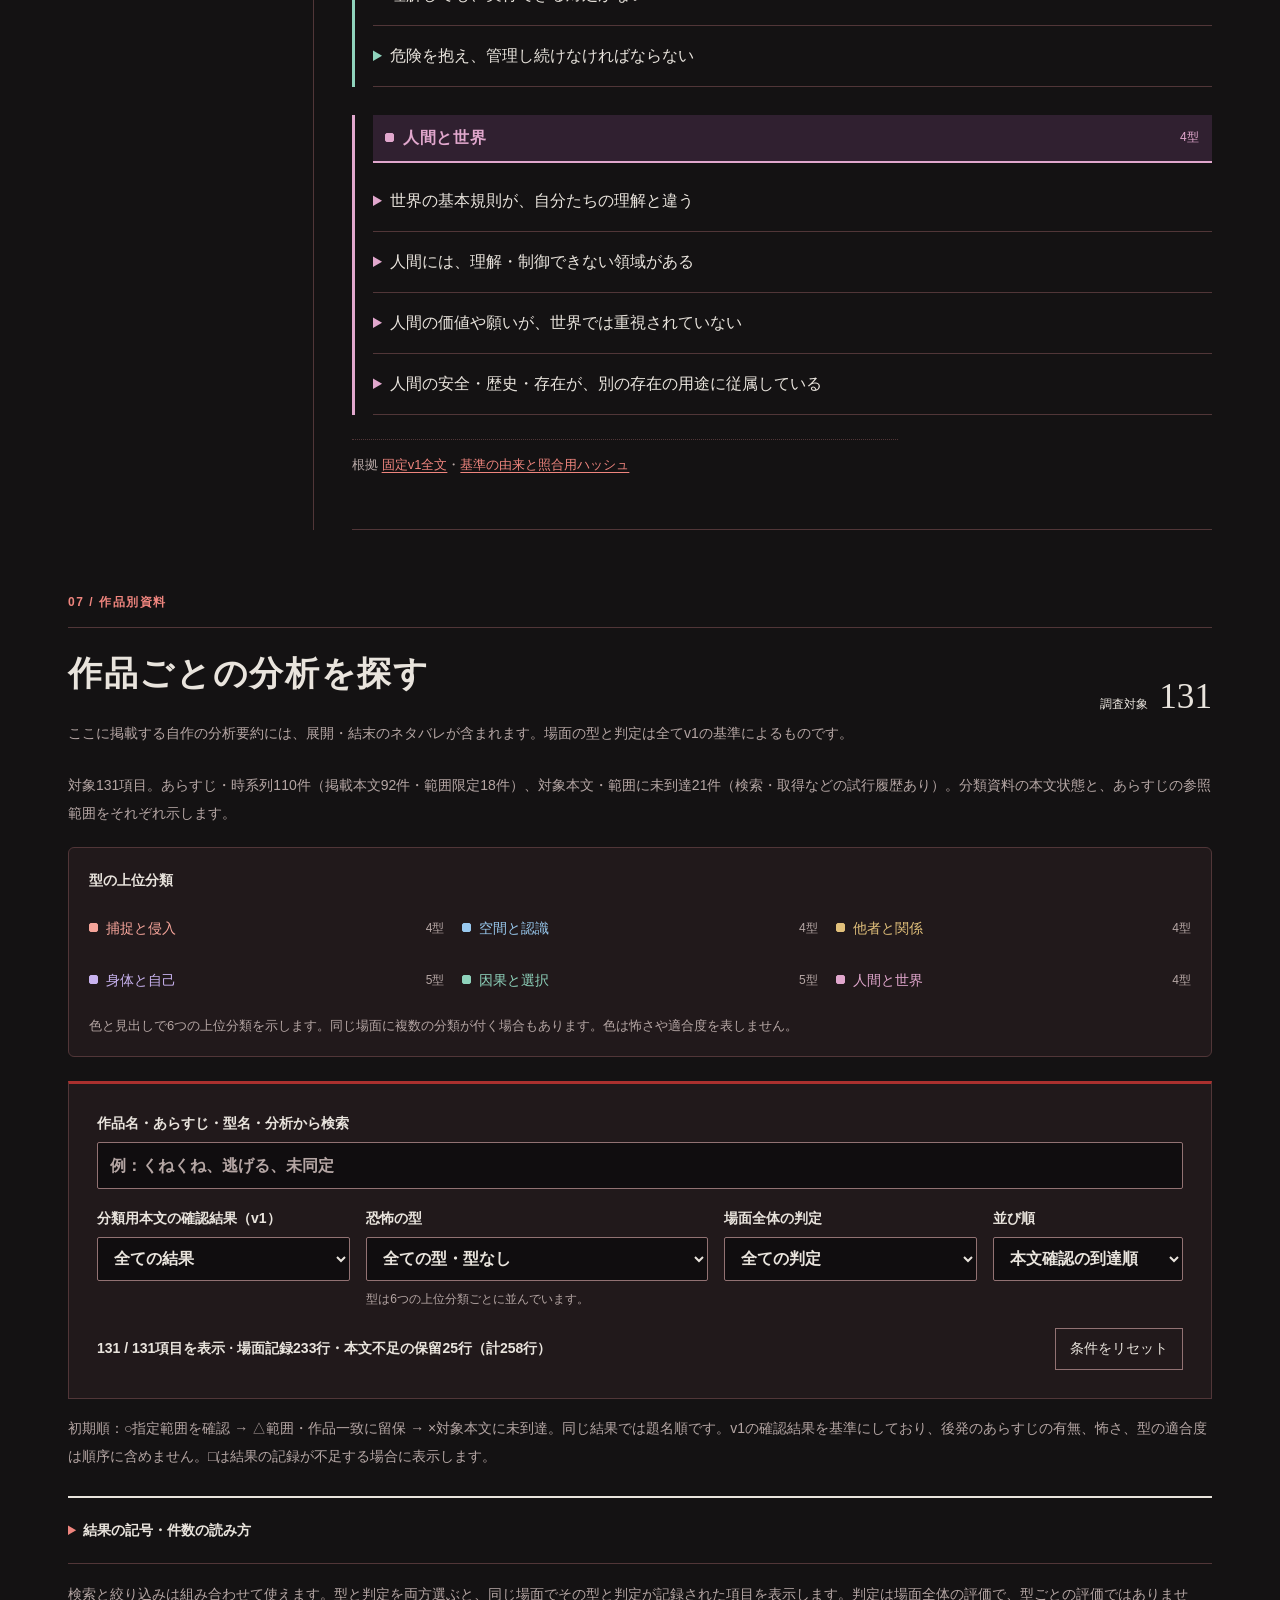
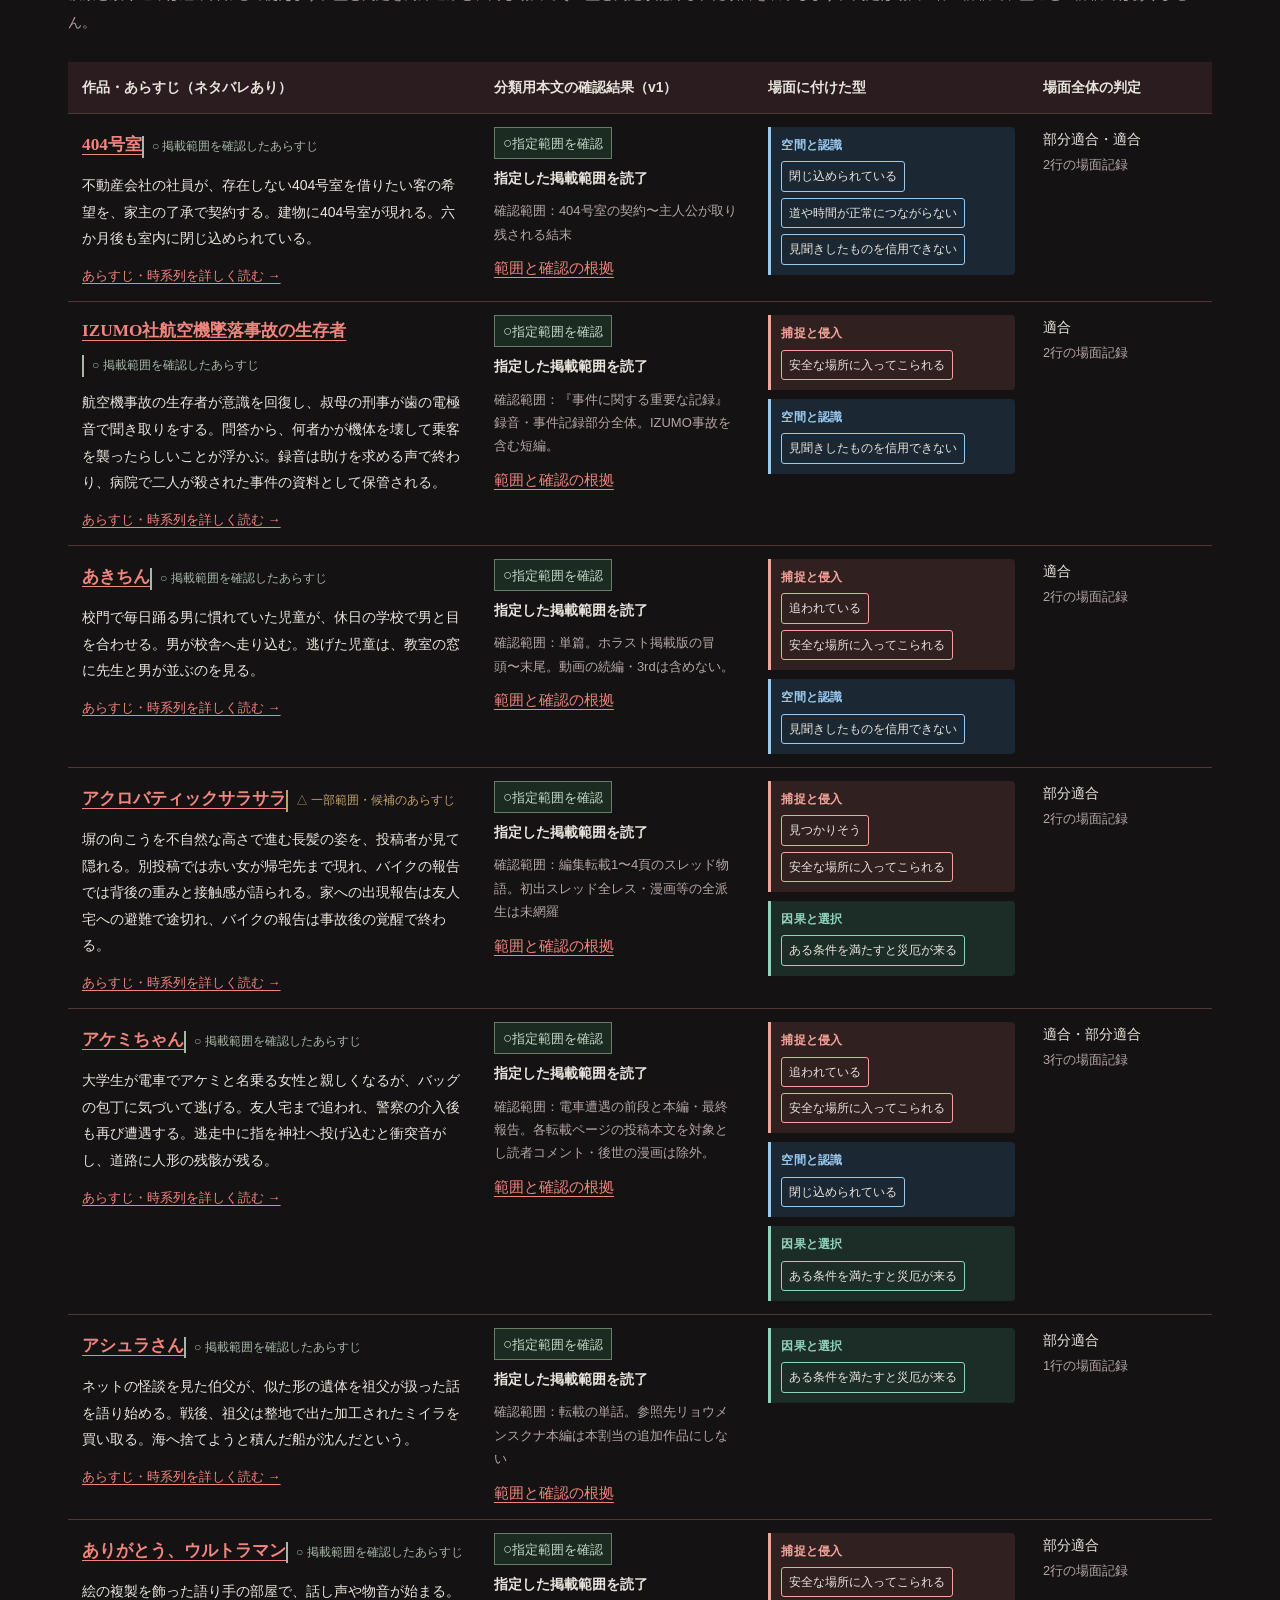
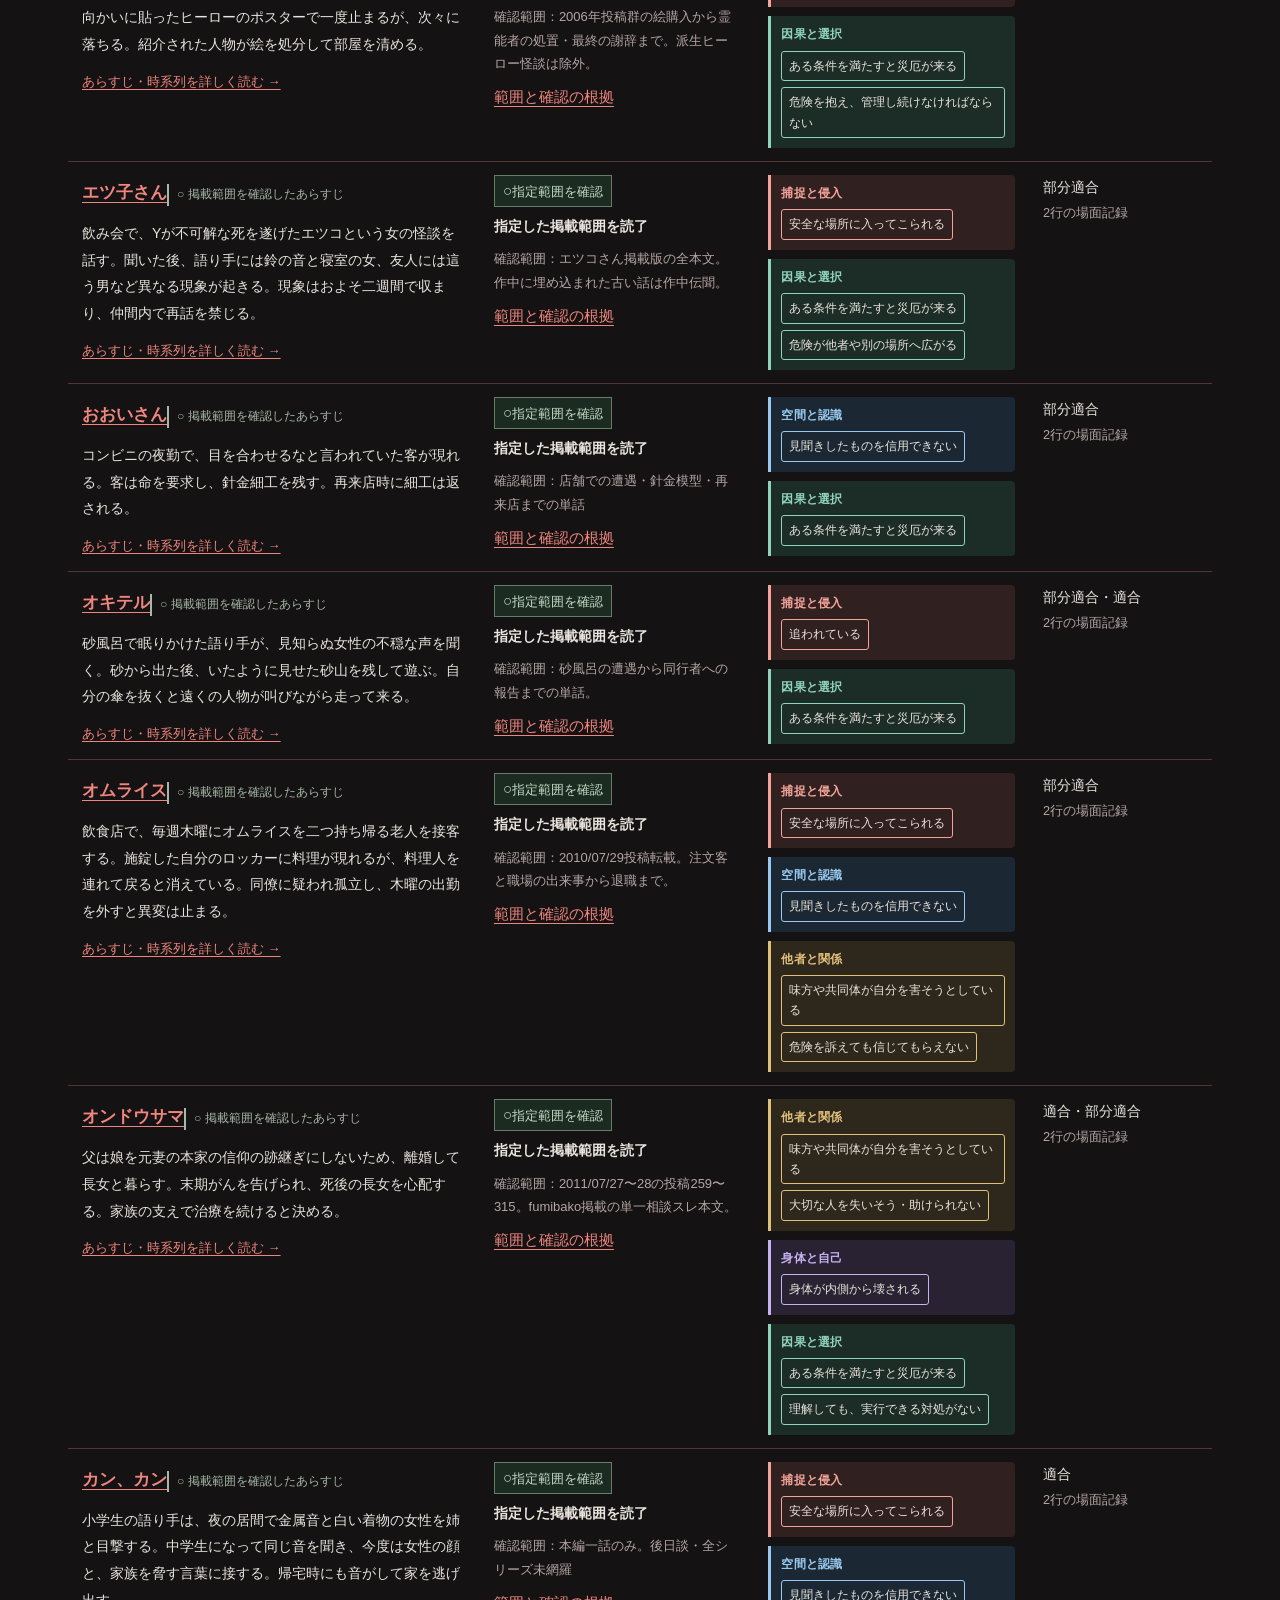
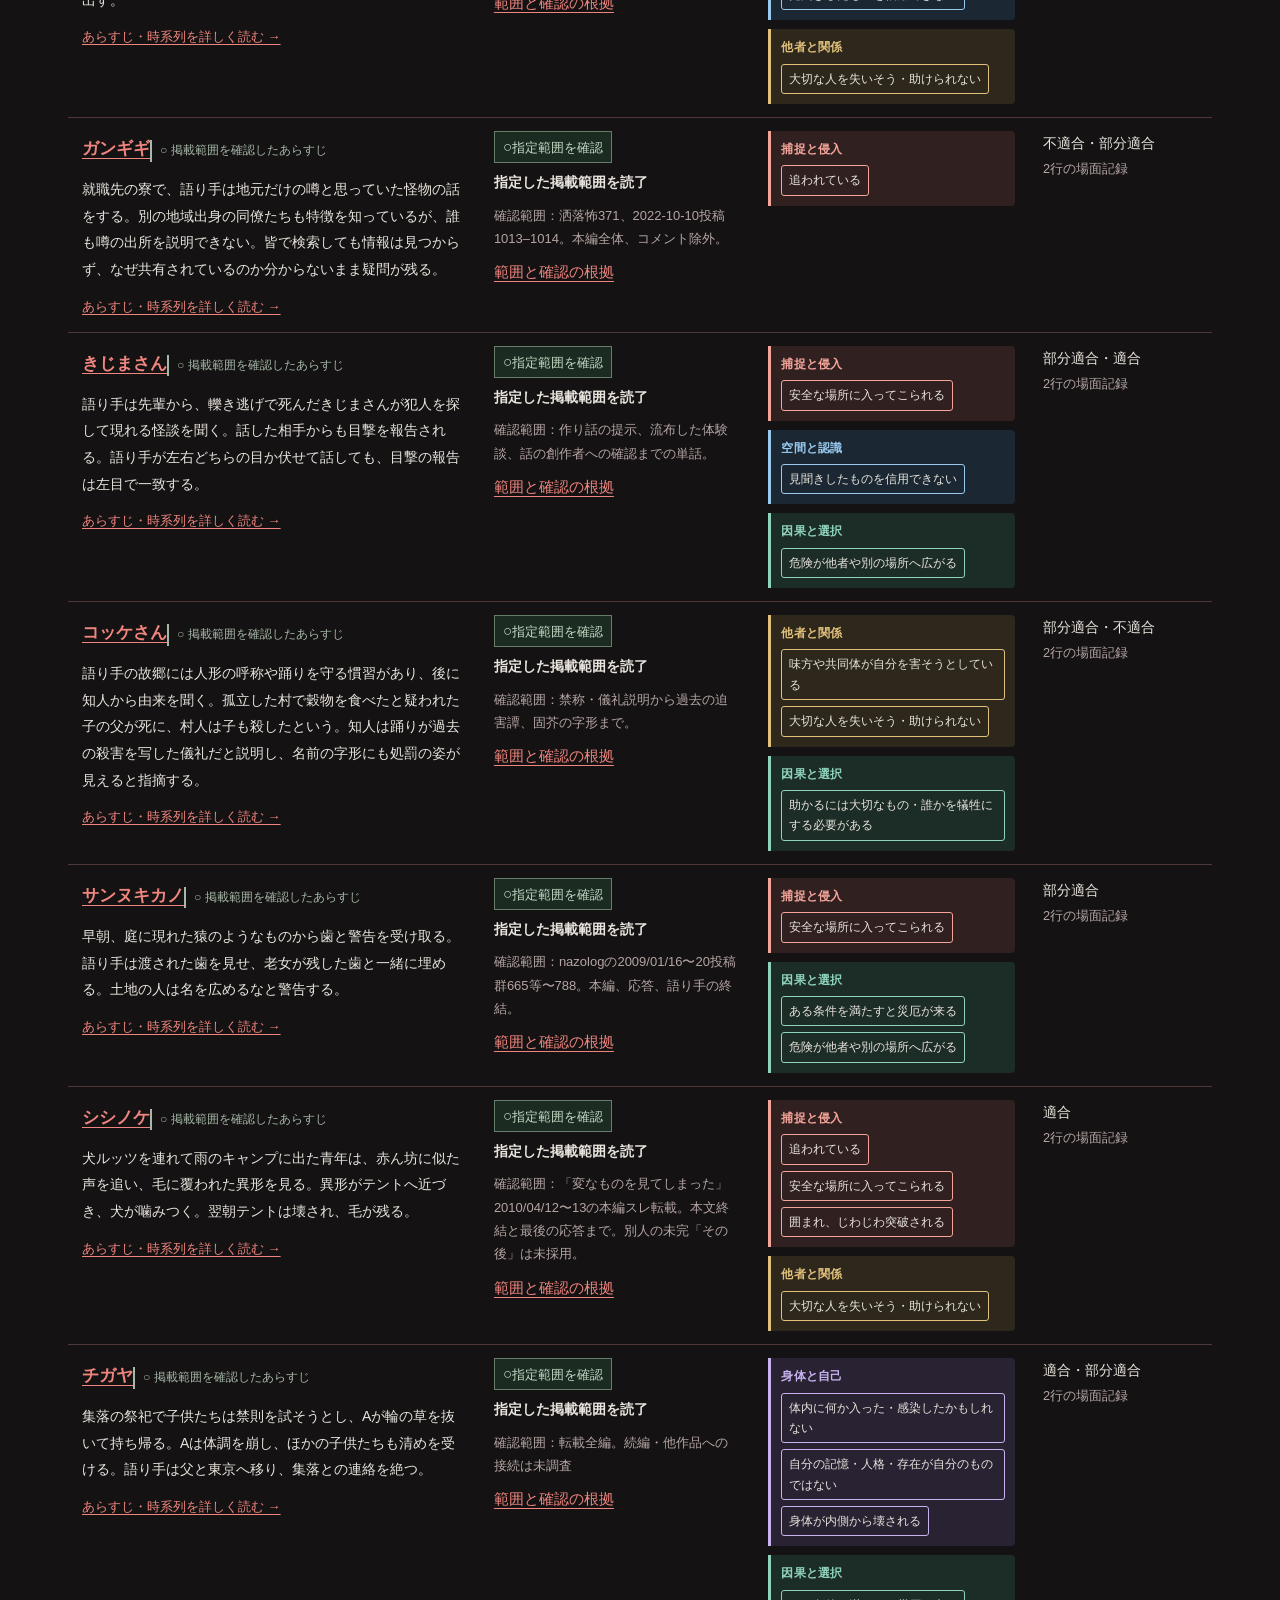
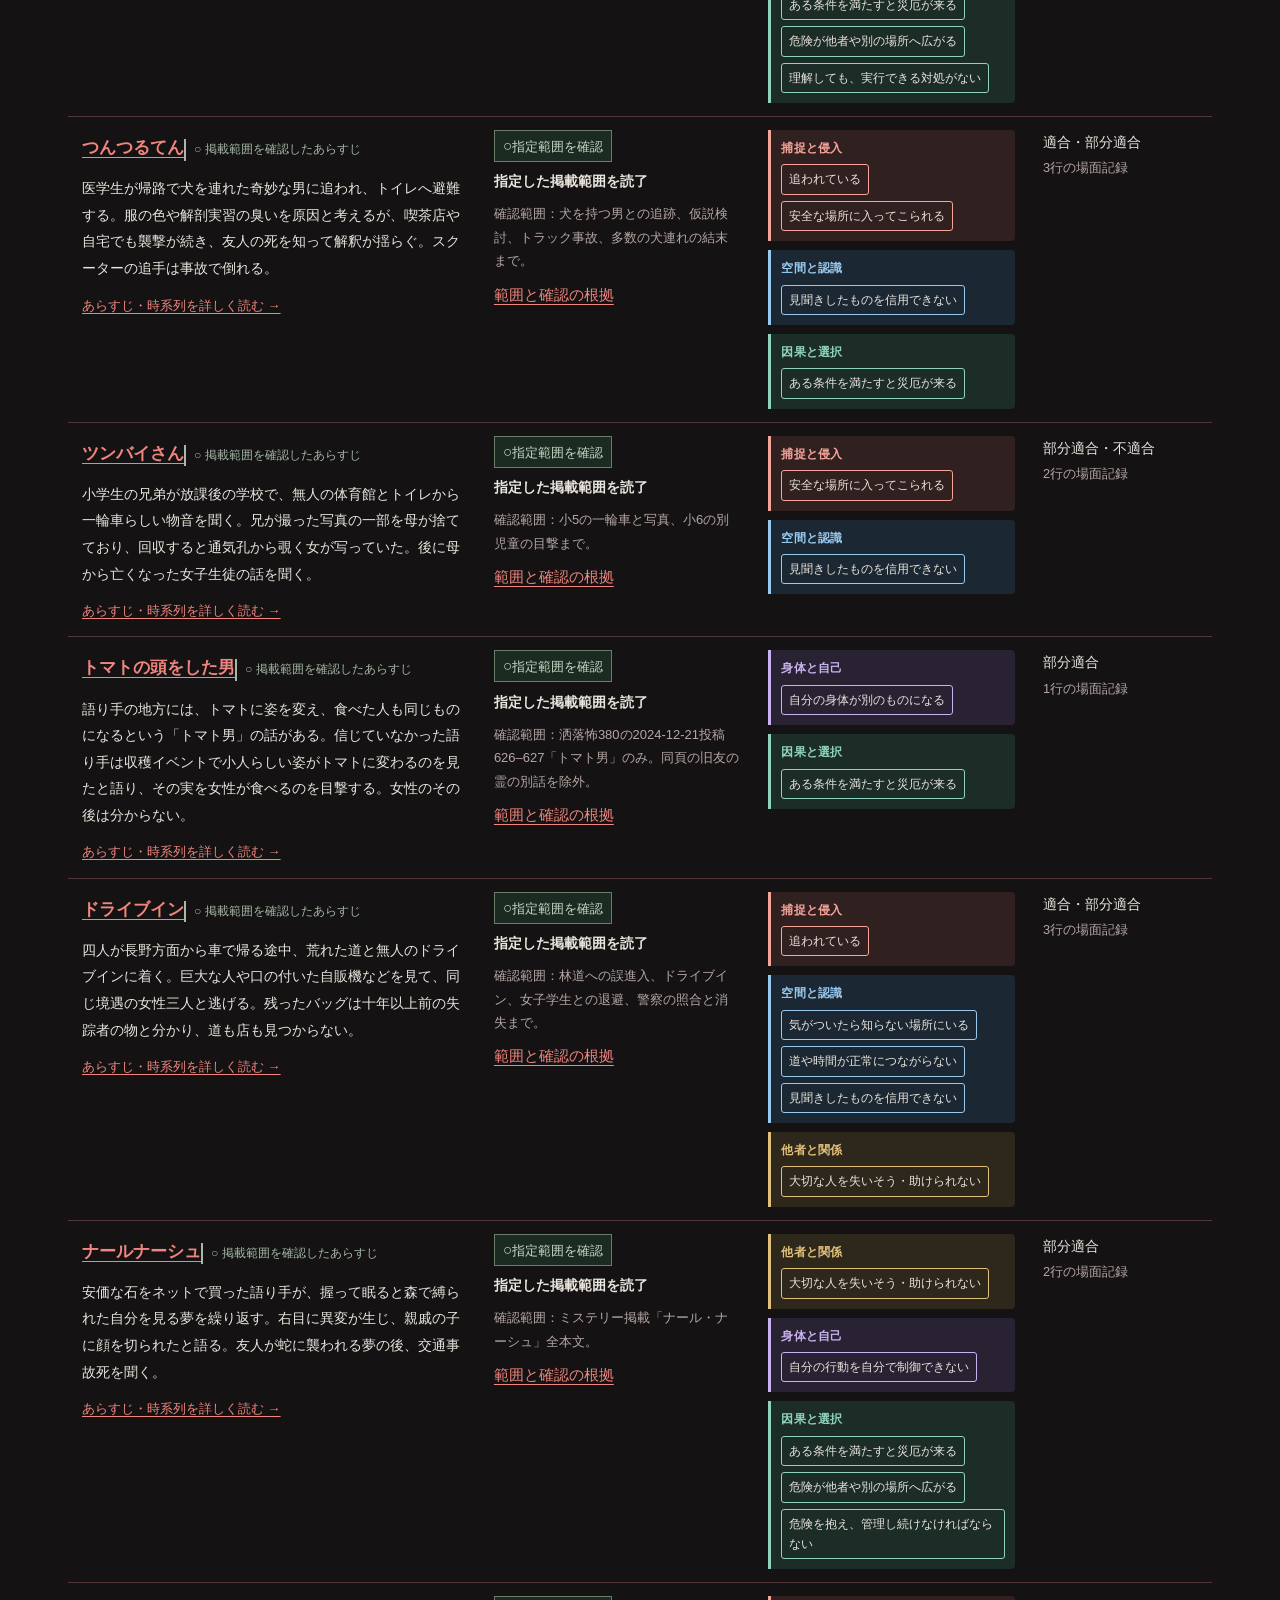
==== commit c0053763: "Show reading outcomes without arbitrary work allocation groups" ====
--- a/docs/index.html
+++ b/docs/index.html
@@ -20,24 +20,18 @@
 </header>
 <main id="main">
 <div id="report">
-  <section class="poc-review" aria-label="代表的な作品のあらすじと時系列">
-    <p class="section-index">あらすじと恐怖の流れ</p>
-    <p>作品の発端・展開・結末と、各場面で生じる恐怖を縦の流れで読めます。代表例からもご覧いただけます。</p>
-    <nav class="poc-links" id="poc-links" aria-label="代表的な4作品"></nav>
-  </section>
   <section class="opening" aria-labelledby="title">
     <div class="opening-copy">
       <p class="eyebrow">探索型ホラーTRPGの場面づくりに向けた調査</p>
       <h1 id="title">洒落怖の危険と<br>対処を調べる</h1>
       <p class="lead">洒落怖の当事者は何を失いそうで、どのような対処を迫られるのでしょうか。一覧131項目を対象に、確認できた本文から場面ごとの問題を読み取り、あらかじめ定めた26型と照らし合わせました。</p>
-      <p class="opening-note">5群を担当するAIと、結果をまとめるAIによる探索的な分析です。人の恐怖心理を分類した研究でも、TRPGでの効果を実証した研究でもありません。</p>
-      <a class="primary-link" href="#catalogue">131項目の資料を探す</a>
+      <a class="primary-link" href="#catalogue">作品を探して、あらすじ・分類を読む</a>
     </div>
     <aside class="overview" aria-label="調査の要点">
       <p class="eyebrow">調査時の基準v1による記録</p>
       <p class="large-number">131<span>一覧項目</span></p>
       <dl class="overview-numbers">
-        <div><dt>本文確認</dt><dd>92</dd></div><div><dt>部分確認</dt><dd>14</dd></div><div><dt>未確認</dt><dd>25</dd></div>
+        <div><dt>○ 指定範囲を確認</dt><dd>92</dd></div><div><dt>△ 範囲・一致に留保</dt><dd>14</dd></div><div><dt>× 対象本文に未到達</dt><dd>25</dd></div>
       </dl>
       <p>131は一覧の項目数です。シリーズや別名の項目、作品を特定できていない項目を含むため、独立した作品の正確な総数は分かっていません。</p>
       <p class="overview-footer">調査資料 2026年10月4日<br>改訂案v3は未検証</p>
@@ -55,32 +49,34 @@
         <h2>何を調べたのか</h2>
         <p>この調査で記述したのは、怪異の姿や名前ではなく、当事者が何を失いそうで、どう対処できるかです。同じ幽霊でも、追われる場面と家に侵入される場面では、必要な情報や行動が異なります。既存の26型でその違いを捉えられるか、無理に当てはめた箇所や説明しきれない点がないかを調べました。</p>
         <p>元の一覧で主な対象となる132項目のうち、基準を作る際に適用した「コトリバコ」を除き、131項目を調査対象としました。どの版のどの範囲を読んだかを各作品に記録しています。</p>
+        <details class="document-details"><summary>分析方法と読み方</summary>
+        <p>AIによる探索的な分析です。人の恐怖心理を分類した研究でも、TRPGでの効果を実証した研究でもありません。</p>
         <div class="method-flow" aria-label="調査手順"><span>本文・版を確認</span><span>当事者の問題を記述</span><span>基準v1と比較</span><span>説明できない点を記録</span></div>
         <p>分析には「問い」「危険」「選択」「世界モデル」の四つの欄を使いました。世界モデルは、安全・自己・他者・因果・人間の立場について当事者が持つ前提を指します。作品全体の記録と、場面ごとの記録は分けています。</p>
         <p>分からなかったことが判明しても、危険がなくなったとは限りません。そこで、問題が生じる条件と決着する条件、得られた成果と残る問題を別々に記録しました。</p>
         <dl class="notation"><div><dt>問い（分かっていないこと）</dt><dd>何が分かっていないか。</dd></div><div><dt>危険（予期される損失）</dt><dd>何を失いそうか。</dd></div><div><dt>選択（選べる行動と条件）</dt><dd>何ができ、何が妨げるか。</dd></div><div><dt>世界モデル（安全・自己・因果などへの前提）</dt><dd>安全や因果への前提がどう変わるか。</dd></div></dl>
         <p>各担当は本文から当事者の問題を読み取った後、基準v1で中心となる型の候補と、併せて当てはまる型を記録しました。原資料ではこの読み取りを「独立な抽出」と呼んでいますが、独立した人間による評価を意味しません。同じ資料を複数人が互いの判定を知らずに分類したものでもありません。</p>
         <p class="reference">根拠 <a data-repo="methods/validation.md" href="https://github.com/oXyut/scare-pattern-validation/blob/148359afaa05072f95c3b57b374897f381ad093a/methods/validation.md">検証方法</a>・<a data-repo="assignments/groups.json" href="https://github.com/oXyut/scare-pattern-validation/blob/148359afaa05072f95c3b57b374897f381ad093a/assignments/groups.json">調査対象</a></p>
+        </details>
       </section>
 
       <section id="findings">
         <p class="section-index">02 / 調査の結果</p>
         <h2>何が分かり、何が分からなかったか</h2>
-        <p>問いが解けたこと、その場の危険を避けたこと、取り戻せない損失、前提の変化、選択の決着を分けて記録する用途が、各群から報告されています。一方、26型が資料や分析者の違いに左右されず使えること、対象とする問題を網羅すること、必要最小限の分類であることは実証されていません。</p>
+        <p>問いが解けたこと、その場の危険を避けたこと、取り戻せない損失、前提の変化、選択の決着を分けて記録する用途が、分析記録で報告されています。一方、26型が資料や分析者の違いに左右されず使えること、対象とする問題を網羅すること、必要最小限の分類であることは実証されていません。</p>
         <p>新しい型の候補は8件提出されましたが、採用は0件です。既存の型を統合・削除する案も採用していません。</p>
         <figure class="count-figure">
-          <figcaption><strong>本文の確認状態</strong><span>対象は一覧の131項目</span></figcaption>
-          <div class="stacked" aria-label="本文確認92、部分確認14、未確認25"><span class="verified" style="flex:92"></span><span class="partial" style="flex:14"></span><span class="unverified" style="flex:25"></span></div>
-          <ul class="legend"><li><i class="verified"></i>本文確認 <b>92</b></li><li><i class="partial"></i>部分確認 <b>14</b></li><li><i class="unverified"></i>未確認 <b>25</b></li></ul>
-          <p>「本文確認」は、担当が対象として定めた範囲を読んだという記録です。原典と完全に一致することや、型に当てはまることを保証しません。</p>
+          <figcaption><strong>分類用本文の確認結果（v1）</strong><span>対象は一覧の131項目</span></figcaption>
+          <div class="stacked" aria-label="指定範囲を確認92、範囲・作品一致に留保14、対象本文に未到達25"><span class="verified" style="flex:92"></span><span class="partial" style="flex:14"></span><span class="unverified" style="flex:25"></span></div>
+          <ul class="legend"><li><i class="verified"></i>○ 指定範囲を確認 <b>92</b></li><li><i class="partial"></i>△ 範囲・作品一致に留保 <b>14</b></li><li><i class="unverified"></i>× 対象本文に未到達 <b>25</b></li></ul>
+          <p>○は対象として定めた掲載範囲を読んだ記録、△は一部範囲や作品一致に留保がある結果、×は検索・取得などを試みても対象本文に到達できなかった結果です。原典と完全に一致することや、型に当てはまることを保証しません。</p>
         </figure>
         <figure class="count-figure">
           <figcaption><strong>場面全体の判定</strong><span>基準v1で判定した233行。保留25行を除く</span></figcaption>
           <div class="stacked" aria-label="適合75、部分適合141、不適合17"><span class="verified" style="flex:75"></span><span class="partial" style="flex:141"></span><span class="negative" style="flex:17"></span></div>
           <ul class="legend"><li><i class="verified"></i>適合 <b>75</b></li><li><i class="partial"></i>部分適合 <b>141</b></li><li><i class="negative"></i>不適合 <b>17</b></li></ul>
-          <p>全258行の場面記録には、本文不足のため判定を保留した25行が含まれます。残る233行の判定は、複数の型を付けた場合も含め、場面全体に対する評価です。個々の型の成功率や作品数、互いに独立した標本の数を表すものではありません。</p>
+          <p>記録は計258行です。本文からの場面記録233行と、本文不足のため判定を保留した25行を分けて数えます。残る233行の判定は、複数の型を付けた場合も含め、場面全体に対する評価です。個々の型の成功率や作品数、互いに独立した標本の数を表すものではありません。</p>
         </figure>
-        <div class="table-scroll" tabindex="0" role="region" aria-label="群別件数表"><table><caption>担当群ごとの件数</caption><thead><tr><th scope="col">群</th><th scope="col">対象項目</th><th scope="col">本文確認</th><th scope="col">部分確認</th><th scope="col">未確認</th><th scope="col">場面記録</th></tr></thead><tbody><tr><th scope="row">01</th><td>27</td><td>18</td><td>3</td><td>6</td><td>54</td></tr><tr><th scope="row">02</th><td>26</td><td>20</td><td>1</td><td>5</td><td>47</td></tr><tr><th scope="row">03</th><td>26</td><td>14</td><td>4</td><td>8</td><td>43</td></tr><tr><th scope="row">04</th><td>26</td><td>19</td><td>4</td><td>3</td><td>55</td></tr><tr><th scope="row">05</th><td>26</td><td>21</td><td>2</td><td>3</td><td>59</td></tr></tbody><tfoot><tr><th scope="row">合計</th><td>131</td><td>92</td><td>14</td><td>25</td><td>258</td></tr></tfoot></table></div>
         <p class="reference">根拠 <a data-repo="integration/data/summary.json" href="https://github.com/oXyut/scare-pattern-validation/blob/148359afaa05072f95c3b57b374897f381ad093a/integration/data/summary.json">集計データ</a>・<a data-repo="integration/reports/robustness.md" href="https://github.com/oXyut/scare-pattern-validation/blob/148359afaa05072f95c3b57b374897f381ad093a/integration/reports/robustness.md">横断レビュー</a></p>
       </section>
 
@@ -88,21 +84,21 @@
         <p class="section-index">03 / 型に当てはめられない例</p>
         <h2>怪異が現れても、型に当てはまるとは限らない</h2>
         <p>怪異が現れたというだけでは、将来の危害や世界の規則が崩れたことまで読み取れません。分析では、見かけたことと追われたこと、体内への侵入と体の外への付着、対処に必要な資源の不足と管理を続ける負担を区別する必要がありました。怪異が発動する条件についても、伝聞と本文で確認できた条件を分けています。</p>
-        <div class="example-row"><span>G04-W19</span><div><h3><a href="#work=G04-W19">ヒョウタンヘビ</a></h3><p>子どもが未知の蛇を探し、蛇は地中へ退きます。今後危害を受けると読む根拠は薄く、探究や懐かしさを恐怖へ置き換えない例です。このように型を当てはめない例を「陰性例」として残しています。</p></div></div>
-        <div class="example-row"><span>G01-W02</span><div><h3><a href="#work=G01-W02">悪霊食い</a></h3><p>超常存在が保護する展開があります。怪異の存在だけで、当事者への脅威が成立したとは判定できません。</p></div></div>
-        <div class="example-row"><span>G01-W12</span><div><h3><a href="#work=G01-W12">地獄のバス</a></h3><p>滑稽な話として読める場合にも、閉じ込められる問題や対処の代価が現れます。問題の構造を記述できることと、読者が怖さを感じることは別です。</p></div></div>
+        <div class="example-row"><div><h3><a href="#work=G04-W19">ヒョウタンヘビ</a></h3><p>子どもが未知の蛇を探し、蛇は地中へ退きます。今後危害を受けると読む根拠は薄く、探究や懐かしさを恐怖へ置き換えない例です。このように型を当てはめない例を「陰性例」として残しています。</p></div></div>
+        <div class="example-row"><div><h3><a href="#work=G01-W02">悪霊食い</a></h3><p>超常存在が保護する展開があります。怪異の存在だけで、当事者への脅威が成立したとは判定できません。</p></div></div>
+        <div class="example-row"><div><h3><a href="#work=G01-W12">地獄のバス</a></h3><p>滑稽な話として読める場合にも、閉じ込められる問題や対処の代価が現れます。問題の構造を記述できることと、読者が怖さを感じることは別です。</p></div></div>
         <p>「自分の身体が別のものになる」は部分適合のみでした。「世界の基本規則が、自分たちの理解と違う」・「人間には、理解・制御できない領域がある」には強く適合する例の報告がなく、「人間の価値や願いが、世界では重視されていない」を適合として支持する例もありません。「人間の安全・歴史・存在が、別の存在の用途に従属している」の部分適合は、個体が宿主を利用する範囲にとどまります。支持する例が足りないことを理由に、その型が存在しないと断定したり、削除したりはしません。</p>
-        <details class="document-details"><summary>新型候補8件は、どう扱ったか</summary><div class="table-scroll" tabindex="0" role="region" aria-label="新型候補の整理"><table><thead><tr><th scope="col">候補の内容</th><th scope="col">提出件数</th><th scope="col">全群を通じた判断</th></tr></thead><tbody><tr><th scope="row">直接危害</th><td>3</td><td>「追われている」の範囲を広げる案や、接触後の状況、順序・期限の補足で記述する案との比較を保留。</td></tr><tr><th scope="row">公的露見・標的情報の取得</th><td>2</td><td>社会的な損失と追手が情報を得ることを分け、補足する欄への記録を優先。</td></tr><tr><th scope="row">社会的正常性の不透明さ</th><td>1</td><td>今後の具体的な損失が読み取れない場合は、型の対象範囲に入れず、提示の効果として記述。</td></tr><tr><th scope="row">外部付着</th><td>1</td><td>「体内に何か入った・感染したかもしれない」の体内への侵入と区別し、付着する位置や接触経路などの補足で記述する案と比較。</td></tr><tr><th scope="row">追跡のない再加害予期</th><td>1</td><td>再び危害を受ける予期を記す欄を優先。有効な管理を伴わない場合は「危険を抱え、管理し続けなければならない」に入れない。</td></tr></tbody></table></div><p>採用は0件です。候補が8件あることは、独立した新しい型が8種類成立したことを意味しません。</p></details>
+        <details class="document-details"><summary>新型候補8件は、どう扱ったか</summary><div class="table-scroll" tabindex="0" role="region" aria-label="新型候補の整理"><table><thead><tr><th scope="col">候補の内容</th><th scope="col">提出件数</th><th scope="col">記録全体での判断</th></tr></thead><tbody><tr><th scope="row">直接危害</th><td>3</td><td>「追われている」の範囲を広げる案や、接触後の状況、順序・期限の補足で記述する案との比較を保留。</td></tr><tr><th scope="row">公的露見・標的情報の取得</th><td>2</td><td>社会的な損失と追手が情報を得ることを分け、補足する欄への記録を優先。</td></tr><tr><th scope="row">社会的正常性の不透明さ</th><td>1</td><td>今後の具体的な損失が読み取れない場合は、型の対象範囲に入れず、提示の効果として記述。</td></tr><tr><th scope="row">外部付着</th><td>1</td><td>「体内に何か入った・感染したかもしれない」の体内への侵入と区別し、付着する位置や接触経路などの補足で記述する案と比較。</td></tr><tr><th scope="row">追跡のない再加害予期</th><td>1</td><td>再び危害を受ける予期を記す欄を優先。有効な管理を伴わない場合は「危険を抱え、管理し続けなければならない」に入れない。</td></tr></tbody></table></div><p>採用は0件です。候補が8件あることは、独立した新しい型が8種類成立したことを意味しません。</p></details>
         <p class="reference">根拠 <a data-repo="integration/reports/robustness.md" href="https://github.com/oXyut/scare-pattern-validation/blob/148359afaa05072f95c3b57b374897f381ad093a/integration/reports/robustness.md">型の使い分け・反例・候補のレビュー</a></p>
       </section>
 
       <section id="limits">
         <p class="section-index">04 / 限界</p>
         <h2>この結果だけでは判断できないこと</h2>
-        <p>131は一覧の項目数です。一つの項目が単篇を指す場合もあれば、シリーズ、複数の伝承、選んだエピソードを指す場合もあります。作品を特定できていない項目も残るため、各群が確認した単位や最低件数を足して、独立した作品の総数を出すことはできません。調査対象として重複が確定した項目は0ですが、全項目が互いに独立していることは証明されていません。</p>
-        <p>25項目は本文未確認です。14項目は部分確認で、本文の範囲や題名との対応に確認できていない点があります。候補の本文を読めても、調査対象の本文を確認したことにはしていません。原典との完全一致や、シリーズ全体・全ての異本を読んだことは保証できず、転載時の改変やリンク切れも残る問題です。</p>
+        <p>131は一覧の項目数です。一つの項目が単篇を指す場合もあれば、シリーズ、複数の伝承、選んだエピソードを指す場合もあります。作品を特定できていない項目も残るため、確認した単位や最低件数を足して、独立した作品の総数を出すことはできません。調査対象として重複が確定した項目は0ですが、全項目が互いに独立していることは証明されていません。</p>
+        <p>25項目は検索・取得などの調査を行っても対象本文に未到達でした。14項目には、本文の範囲や題名との対応に確認できていない点があります。候補の本文を読めても、調査対象の本文を確認したことにはしていません。原典との完全一致や、シリーズ全体・全ての異本を読んだことは保証できず、転載時の改変やリンク切れも残る問題です。</p>
         <p>出典台帳は166行。URLがある157行と、URL未同定の検索記録9行を含みます。取得日時はUTC時刻83行、UTC日付のみ36行、未記録47行です。83行には再取得・再読の日時も含まれ、全て初回取得時刻ではありません。</p>
-        <p>5群のAIは同じ基準と文脈を共有しており、同じように判断を誤る可能性があります。独立した人間による分類のやり直し、分析者どうしの判定の一致、互いの判定を知らずに行う比較は実施していません。怪談の真実性、読者が感じる怖さ、ゲームマスター（GM）の準備への効果、プレイヤーの体験の違いも測定していません。</p>
+        <p>分析を担当したAIは同じ基準と文脈を共有しており、同じように判断を誤る可能性があります。独立した人間による分類のやり直し、分析者どうしの判定の一致、互いの判定を知らずに行う比較は実施していません。怪談の真実性、読者が感じる怖さ、ゲームマスター（GM）の準備への効果、プレイヤーの体験の違いも測定していません。</p>
         <p>原典との完全一致や分析の正しさは、データ構造の検査だけでは保証できません。参照した本文の範囲と、作品・版の同定に関する留保を各詳細に示しています。</p>
         <p class="reference">根拠 <a data-repo="integration/reports/robustness.md" href="https://github.com/oXyut/scare-pattern-validation/blob/148359afaa05072f95c3b57b374897f381ad093a/integration/reports/robustness.md">レビュー手順と限界</a>・<a data-repo="integration/data/summary.json" href="https://github.com/oXyut/scare-pattern-validation/blob/148359afaa05072f95c3b57b374897f381ad093a/integration/data/summary.json">欠測・重複候補の記録</a></p>
       </section>
@@ -123,7 +119,7 @@
         <p>「井戸の足臭女」は関連する二次紹介の掲載範囲を確認していますが、分類資料の対象作品や原版は未同定です。比較候補、名称一覧、検索結果の断片、取得失敗は、全編読了や同一作品の確定として扱いません。</p>
         <p id="followup-links" class="reference"><a data-followup="followup/README.md" href="https://github.com/oXyut/scare-pattern-validation/blob/0ae18c3b5c9b20df8560c2d352a8cdcad2c7e5e3/followup/README.md">本文確認の根拠資料</a></p>
         <details class="document-details"><summary>関連本文を参照する39項目を見る</summary><div id="followup-results" class="table-scroll"></div></details>
-        <p class="reference">確認根拠 <a data-followup="followup/index.json" href="https://github.com/oXyut/scare-pattern-validation/blob/0ae18c3b5c9b20df8560c2d352a8cdcad2c7e5e3/followup/index.json">索引JSON</a>・<a data-followup="followup/sources/group_01-02.md" href="https://github.com/oXyut/scare-pattern-validation/blob/0ae18c3b5c9b20df8560c2d352a8cdcad2c7e5e3/followup/sources/group_01-02.md">群01–02</a>・<a data-followup="followup/sources/group_03-05.md" href="https://github.com/oXyut/scare-pattern-validation/blob/0ae18c3b5c9b20df8560c2d352a8cdcad2c7e5e3/followup/sources/group_03-05.md">群03–05</a></p>
+        <p class="reference">確認根拠 <a data-followup="followup/index.json" href="https://github.com/oXyut/scare-pattern-validation/blob/0ae18c3b5c9b20df8560c2d352a8cdcad2c7e5e3/followup/index.json">索引JSON</a>・<a data-followup="followup/sources/group_01-02.md" href="https://github.com/oXyut/scare-pattern-validation/blob/0ae18c3b5c9b20df8560c2d352a8cdcad2c7e5e3/followup/sources/group_01-02.md">本文照合記録（1）</a>・<a data-followup="followup/sources/group_03-05.md" href="https://github.com/oXyut/scare-pattern-validation/blob/0ae18c3b5c9b20df8560c2d352a8cdcad2c7e5e3/followup/sources/group_03-05.md">本文照合記録（2）</a></p>
       </section>
 
       <section id="types">
@@ -144,23 +140,25 @@
     <form id="filters" class="filters" role="search">
       <label class="search-label">作品名・あらすじ・型名・分析から検索<input type="search" id="query" name="q" placeholder="例：くねくね、逃げる、未同定" autocomplete="off"></label>
       <div class="selects">
-        <label>分類資料の本文確認<select id="status" name="status"><option value="">全ての状態</option><option value="verified">本文確認</option><option value="partial">部分確認</option><option value="unverified">未確認</option></select></label>
+        <label>分類用本文の確認結果（v1）<select id="status" name="status"><option value="">全ての結果</option><option value="verified">○ 指定範囲を確認</option><option value="partial">△ 範囲・作品一致に留保</option><option value="unverified">× 対象本文に未到達</option></select></label>
         <label>恐怖の型<select id="type" name="type" aria-describedby="type-context"><option value="">全ての型・型なし</option><option value="none">型なしの場面あり</option></select><span id="type-context" class="type-context"></span></label>
         <label>場面全体の判定<select id="fit" name="fit"><option value="">全ての判定</option><option>適合</option><option>部分適合</option><option>不適合</option><option>本文不足</option></select></label>
-        <label>担当群<select id="group" name="group"><option value="">全5群</option><option value="group_01">群01</option><option value="group_02">群02</option><option value="group_03">群03</option><option value="group_04">群04</option><option value="group_05">群05</option></select></label>
+        <label>並び順<select id="sort" name="sort" aria-describedby="sort-note"><option value="">本文確認の到達順</option><option value="title">題名順</option><option value="original">元の一覧順</option></select></label>
       </div>
       <div class="filter-footer"><p id="result-count" role="status" aria-live="polite">資料を読み込み中です。</p><button type="reset">条件をリセット</button></div>
     </form>
+    <p id="sort-note" class="small-note">初期順：○指定範囲を確認 → △範囲・作品一致に留保 → ×対象本文に未到達。同じ結果では題名順です。v1の確認結果を基準にしており、後発のあらすじの有無、怖さ、型の適合度は順序に含めません。□は結果の記録が不足する場合に表示します。</p>
+    <details class="document-details result-key"><summary>結果の記号・件数の読み方</summary><p>確認結果、調査を試みた履歴、場面記録の行数を別々に示します。旧v1の未到達25件には全て調査履歴があります。現在の実施中・停止中を判断できる記録はありません。×の詳しい理由と範囲は各作品に掲載しています。</p><p>あらすじは後発の参照本文による記録です。○掲載範囲を確認92件、△一部範囲・候補を確認18件、×作品・範囲を特定できず21件。分類用本文の92・14・25件とは対象範囲が異なります。</p></details>
     <p class="small-note">検索と絞り込みは組み合わせて使えます。型と判定を両方選ぶと、同じ場面でその型と判定が記録された項目を表示します。判定は場面全体の評価で、型ごとの評価ではありません。</p>
     <div id="results"></div>
-    <noscript><p>検索と作品詳細にはJavaScriptが必要です。<a href="https://github.com/oXyut/scare-pattern-validation/tree/148359a/groups">リポジトリの群別資料</a>から全項目を確認できます。</p></noscript>
+    <noscript><p>検索と作品詳細にはJavaScriptが必要です。<a href="https://github.com/oXyut/scare-pattern-validation/tree/148359a/groups">リポジトリの調査資料</a>から全項目を確認できます。</p></noscript>
   </section>
 
   <section id="sources" class="sources" aria-labelledby="sources-title">
     <p class="section-index">08 / 出典とデータ</p>
     <h2 id="sources-title">分析の根拠と出典を確認する</h2>
     <p>このサイトは公開済みの自作分析を編集し、作品本文へのリンクを掲載しています。怪談本文の丸ごと転載はしていません。出典には本文の転載先のほか、調査対象に当たるか確認中の候補や検索記録も含まれます。どこまで読めたか、版や作品の一致について何が分かっていないかは、作品詳細で確認できます。</p>
-    <dl class="source-list"><div><dt>全体の記録</dt><dd><a data-followup="README.md" href="https://github.com/oXyut/scare-pattern-validation/blob/0ae18c3b5c9b20df8560c2d352a8cdcad2c7e5e3/README.md">研究リポジトリのREADME</a>・<a data-repo="integration/reports/robustness.md" href="https://github.com/oXyut/scare-pattern-validation/blob/148359afaa05072f95c3b57b374897f381ad093a/integration/reports/robustness.md">横断レビュー</a>・<a data-repo="integration/data/summary.json" href="https://github.com/oXyut/scare-pattern-validation/blob/148359afaa05072f95c3b57b374897f381ad093a/integration/data/summary.json">原集計JSON</a></dd></div><div><dt>群ごとの分析と出典</dt><dd id="group-source-links"></dd></div><div><dt>サイト用データ</dt><dd><a href="data.json" download>公開用JSON</a>・<a href="https://github.com/oXyut/scare-pattern-validation">実装と変更履歴</a></dd></div><div><dt>参照した版</dt><dd>研究資料の参照commit <a href="https://github.com/oXyut/scare-pattern-validation/commit/148359a">148359a</a><br>固定v1のSHA-256 <code class="hash">5ce8e81bd0c99482b72257b085889eea371224c5fa945de9eebe2d0cc5ffad0c</code></dd></div></dl>
+    <dl class="source-list"><div><dt>全体の記録</dt><dd><a data-followup="README.md" href="https://github.com/oXyut/scare-pattern-validation/blob/0ae18c3b5c9b20df8560c2d352a8cdcad2c7e5e3/README.md">研究リポジトリのREADME</a>・<a data-repo="integration/reports/robustness.md" href="https://github.com/oXyut/scare-pattern-validation/blob/148359afaa05072f95c3b57b374897f381ad093a/integration/reports/robustness.md">横断レビュー</a>・<a data-repo="integration/data/summary.json" href="https://github.com/oXyut/scare-pattern-validation/blob/148359afaa05072f95c3b57b374897f381ad093a/integration/data/summary.json">原集計JSON</a></dd></div><div><dt>作品の分析と出典</dt><dd><a href="#catalogue">作品別資料</a>の詳細に分析記録・報告・台帳を掲載しています。</dd></div><div><dt>サイト用データ</dt><dd><a href="data.json" download>公開用JSON</a>・<a href="https://github.com/oXyut/scare-pattern-validation">実装と変更履歴</a></dd></div><div><dt>参照した版</dt><dd>研究資料の参照commit <a href="https://github.com/oXyut/scare-pattern-validation/commit/148359a">148359a</a><br>固定v1のSHA-256 <code class="hash">5ce8e81bd0c99482b72257b085889eea371224c5fa945de9eebe2d0cc5ffad0c</code></dd></div></dl>
     <p class="small-note">v1による本文確認と分析は2026年10月4日の記録です。関連本文の確認範囲は作品詳細に掲載しています。全ての怪談本文や外部リンクを再取得したものではありません。</p>
     <p class="small-note">「解釈確信度」は、分析者が自分の解釈にどの程度確信を持つかの主観的な見積もりです。統計的な確率や恐怖の効果を示す値ではありません。</p>
   </section>
--- a/docs/styles.css
+++ b/docs/styles.css
@@ -8,6 +8,17 @@
 button,a,input,select,summary{touch-action:manipulation}
 button{cursor:pointer}
 a:focus-visible,button:focus-visible,input:focus-visible,select:focus-visible,summary:focus-visible,[tabindex]:focus-visible{outline:3px solid var(--focus);outline-offset:4px}
+.route-heading:focus-visible{outline:2px solid var(--muted);outline-offset:3px;border-radius:2px}
+.reading-result-cell{min-width:180px;max-width:285px}
+.result-badge{display:inline-flex;align-items:baseline;gap:.4em;white-space:normal}
+.result-symbol{font-size:1.2em;font-weight:700;flex:none}
+.reading-outcome{display:block;font-size:.875rem;margin-top:.45rem}
+.reading-result-cell .small-note{font-size:.8125rem;line-height:1.8;margin:.5rem 0}
+.reading-result-cell a{font-size:.8125rem}
+.reading-result-detail{padding:1.4rem;margin:2rem 0;border:1px solid var(--line);border-left:3px solid var(--muted);background:var(--light)}
+.reading-result-detail h2{font-size:1.25rem}
+.reading-scope-split{padding-top:1rem;border-top:1px solid var(--line)}
+.result-key{margin:1rem 0}
 [hidden]{display:none!important}
 h1,h2,h3,p,dl,ol,ul,figure{margin:0}
 p+p{margin-top:1.2em}
@@ -113,10 +124,10 @@
 .small-note{font-size:.875rem;color:var(--muted);margin-top:15px}
 .results-table{margin-top:26px}
 .results-table{table-layout:fixed}
-.results-table .work-col{width:44%}
+.results-table .work-col{width:36%}
 .results-table thead th{white-space:normal}
-.results-table th:nth-child(2){width:13%}
-.results-table th:nth-child(3){width:27%}
+.results-table th:nth-child(2){width:24%}
+.results-table th:nth-child(3){width:24%}
 .results-table th:nth-child(4){width:16%}
 .results-table .work-link{font-family:var(--serif);font-size:1.08rem;font-weight:600}
 .catalogue-synopsis{margin:12px 0 8px;font-size:.875rem;line-height:1.9;max-width:40em;font-weight:400;overflow-wrap:anywhere}
@@ -310,8 +321,8 @@
 .results-table tr{border-bottom:1px solid var(--line);padding:18px 0;position:relative}
 .results-table td,.results-table th{border:0;padding:3px 0}
 .results-table .work-col{width:auto;padding-right:0}
-.results-table .work-link{display:block;padding-right:100px}
-.results-table td:nth-child(2){position:absolute;right:0;top:18px}
+.results-table .work-link{display:block;padding-right:0}
+.results-table td:nth-child(2){position:static;max-width:none;min-width:0;width:100%;padding:1rem 0;margin:.75rem 0;border-block:1px solid var(--line)}
 .results-table td:last-child{font-size:.8rem}
 .results-table th small{margin-top:4px}
 .source-list>div{grid-template-columns:1fr;gap:4px}
@@ -400,7 +411,7 @@
 thead{background:#2a1c1f}
 th,td{padding:13px 14px}
 tbody tr:last-child th,tbody tr:last-child td{border-bottom:0}
-.example-row{padding:27px 0;grid-template-columns:94px minmax(0,1fr)}
+.example-row{padding:27px 0;grid-template-columns:minmax(0,1fr)}
 .example-row h3{font-size:1.35rem}
 .document-details{padding:10px 0;border-top:2px solid var(--ink)}
 .document-details summary,.scene-more summary{min-height:44px;padding:8px 0}
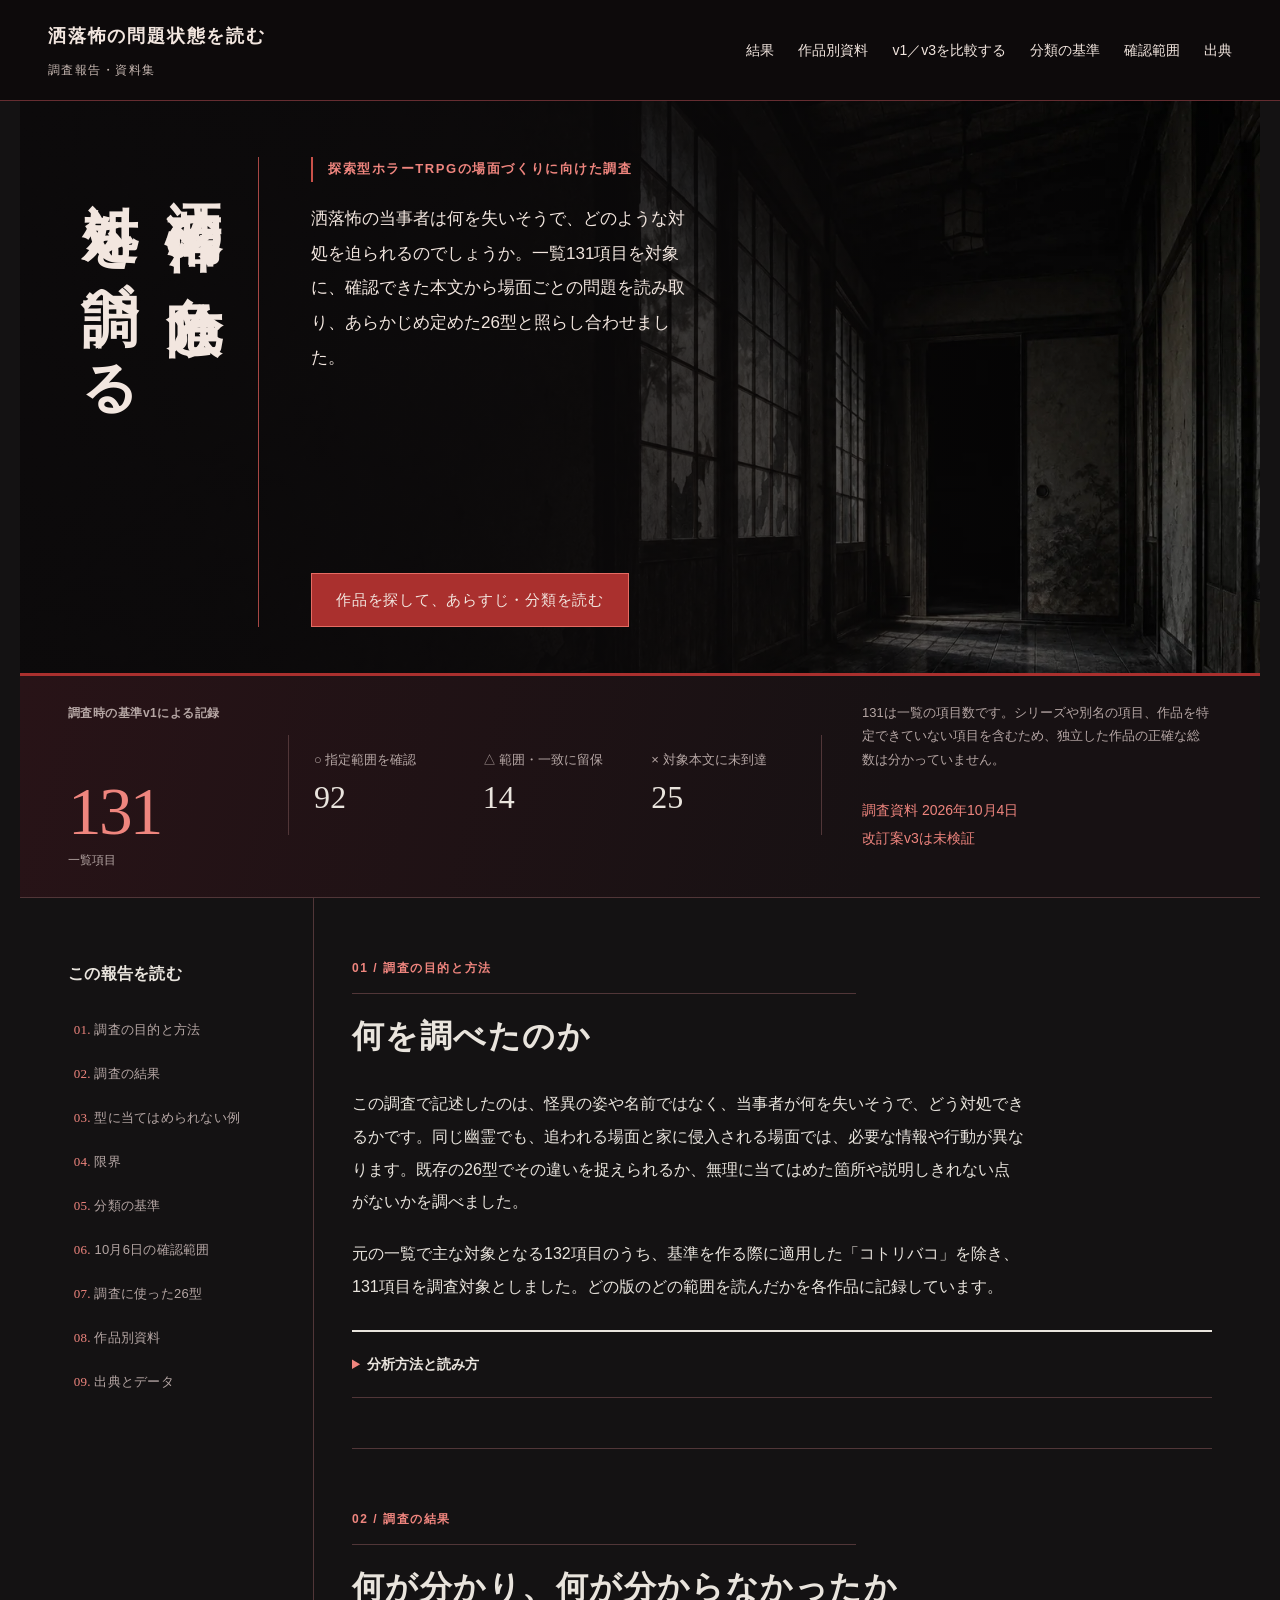
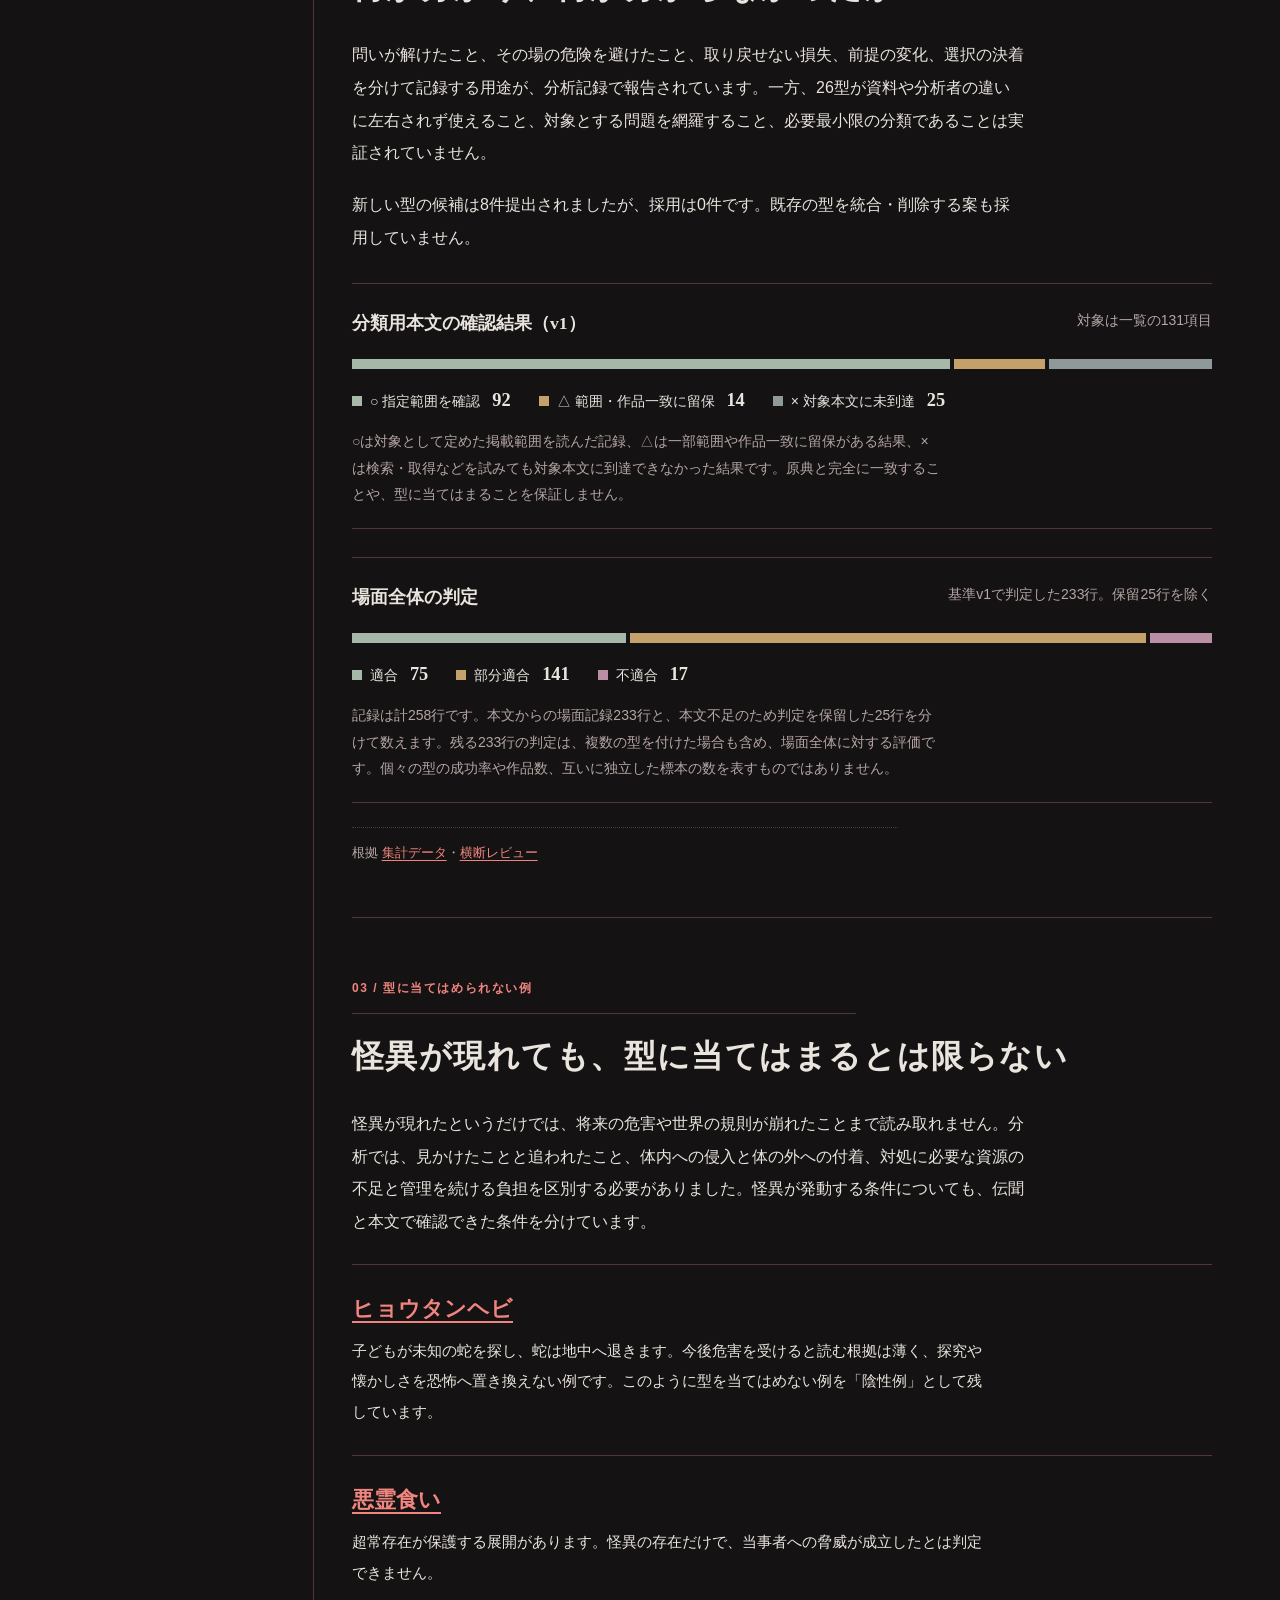
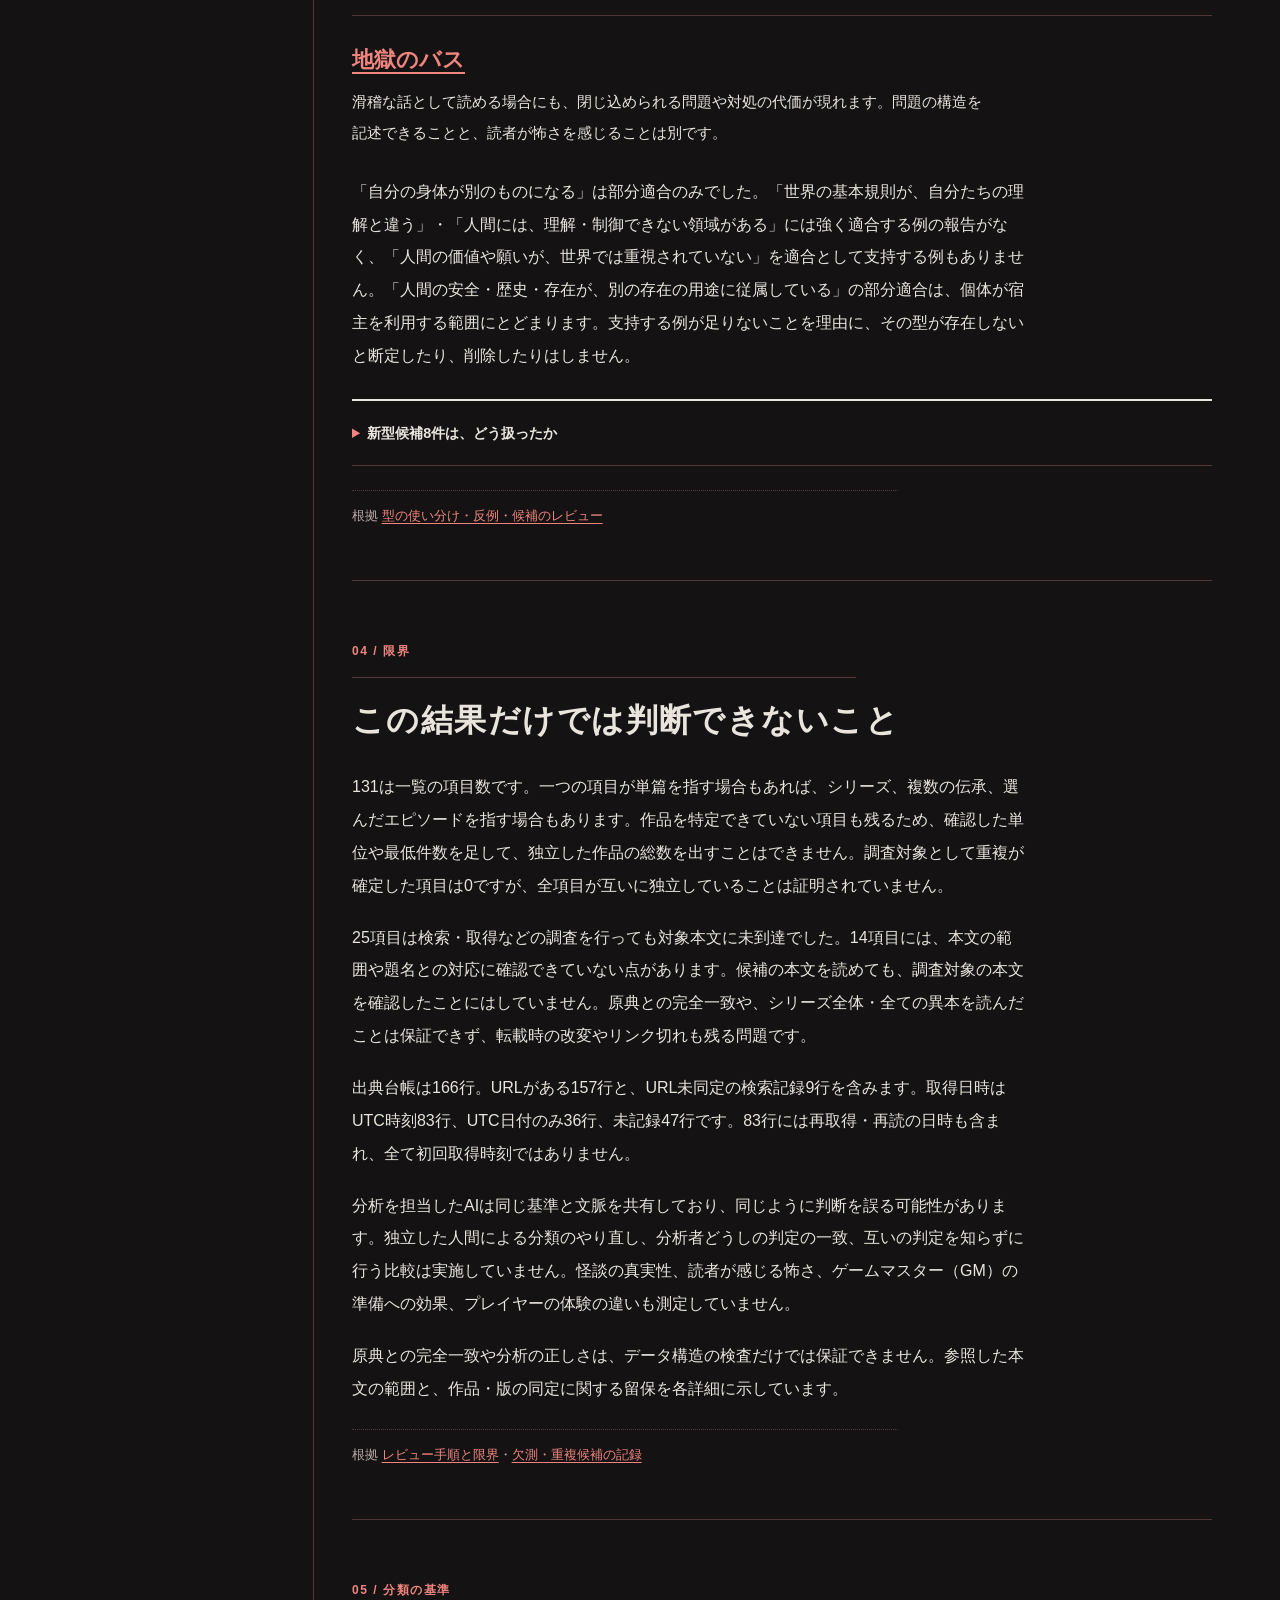
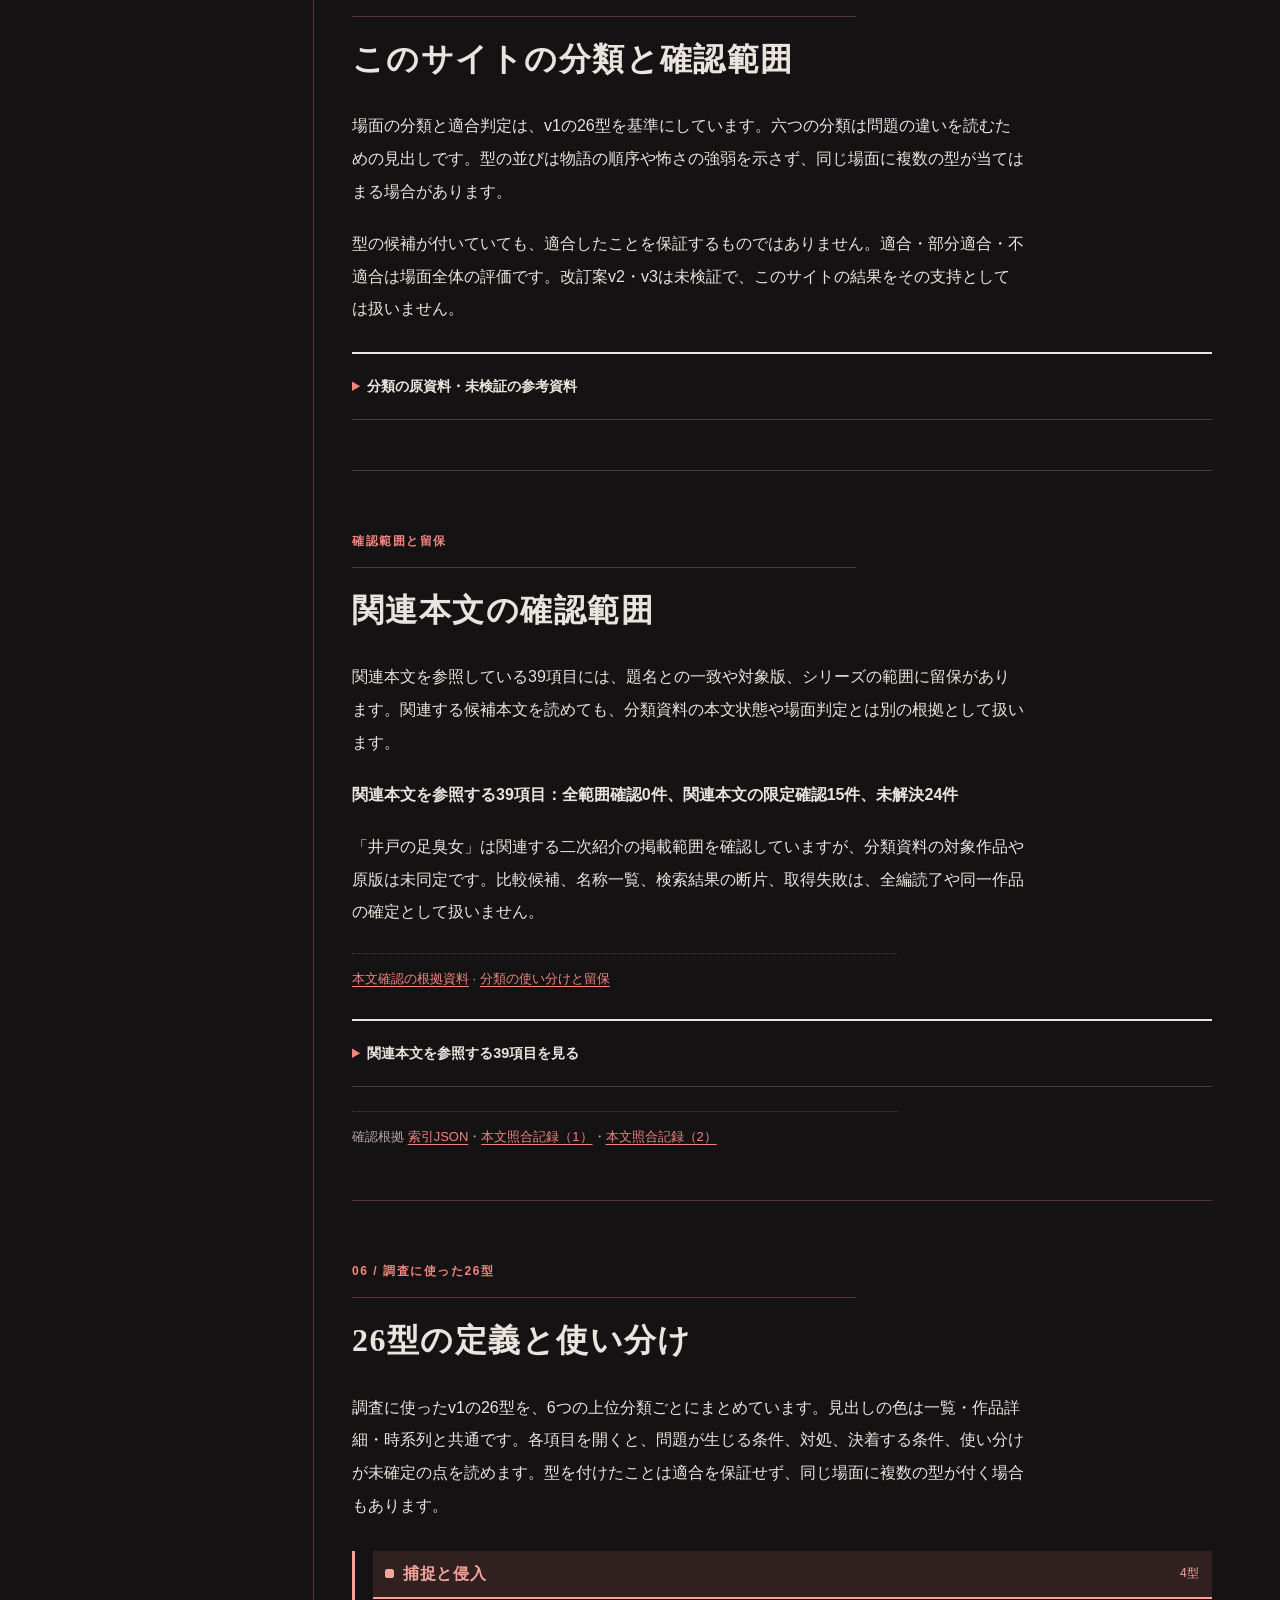
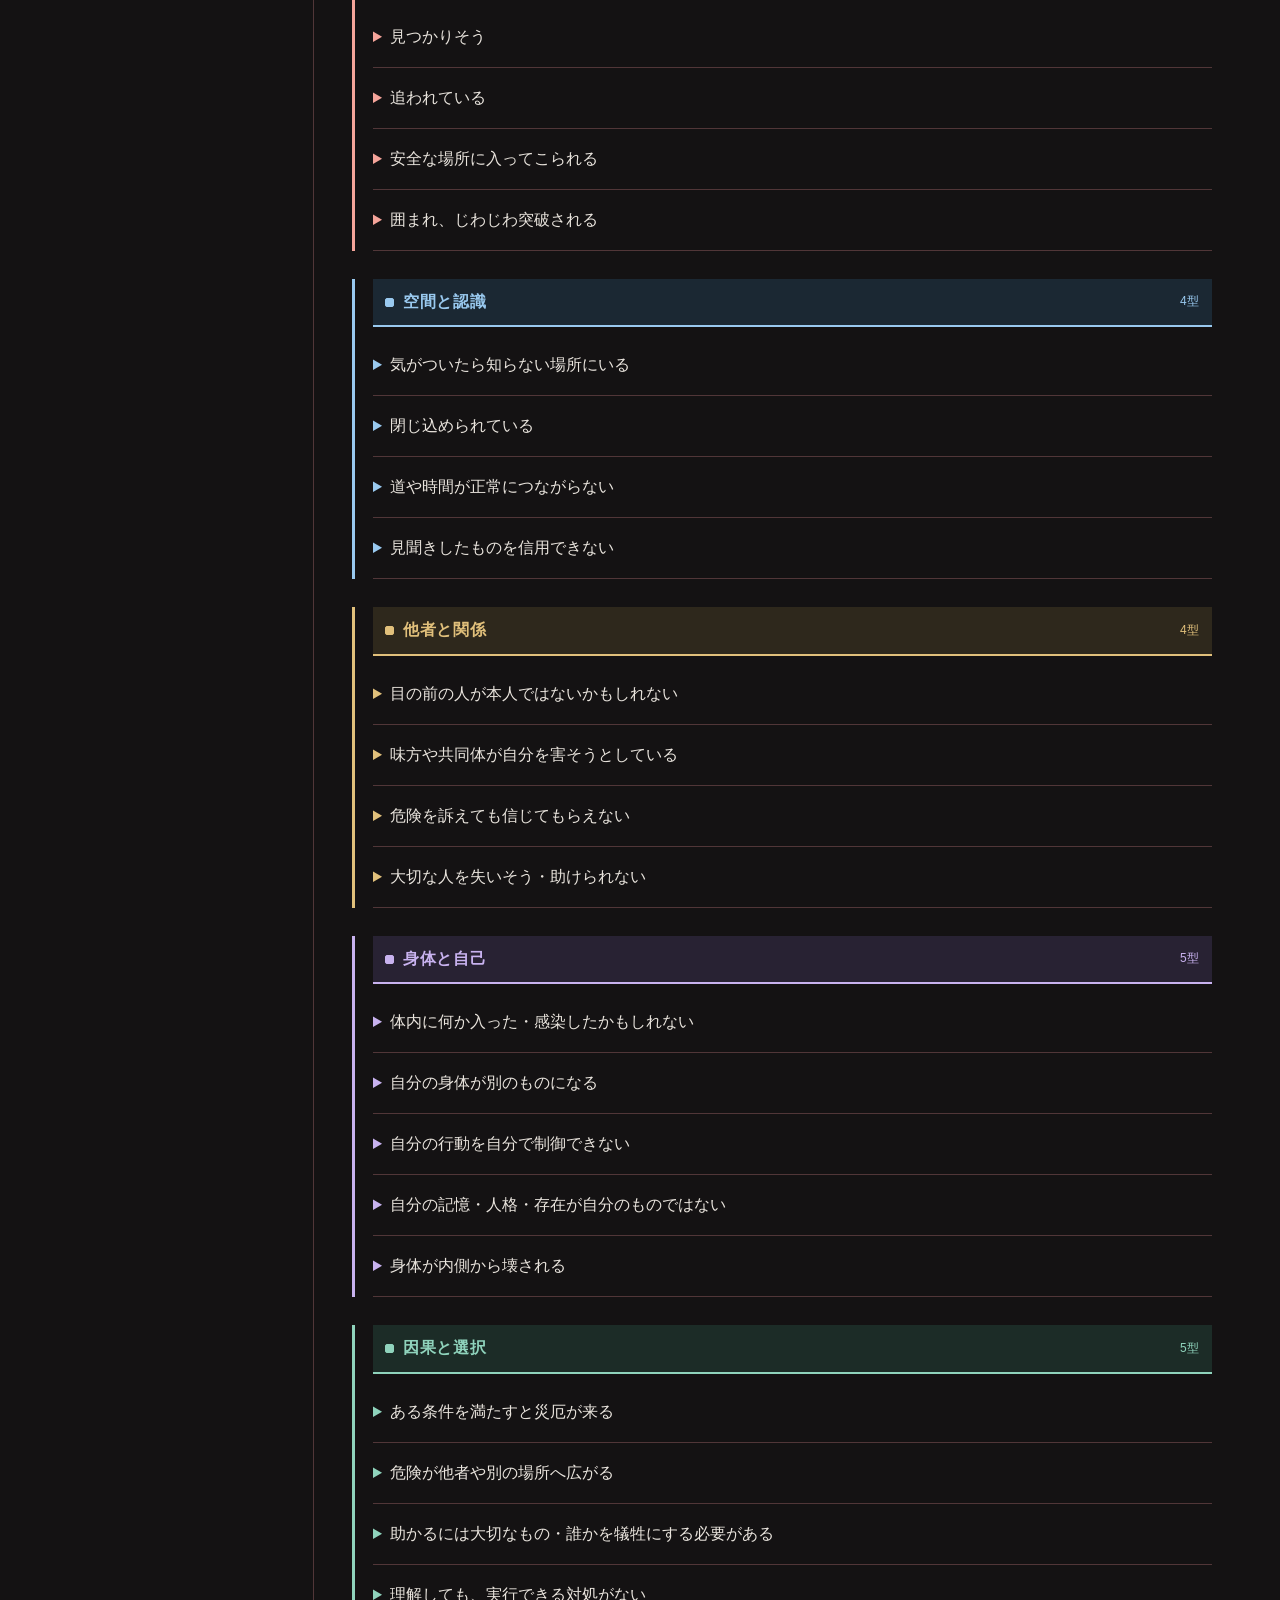
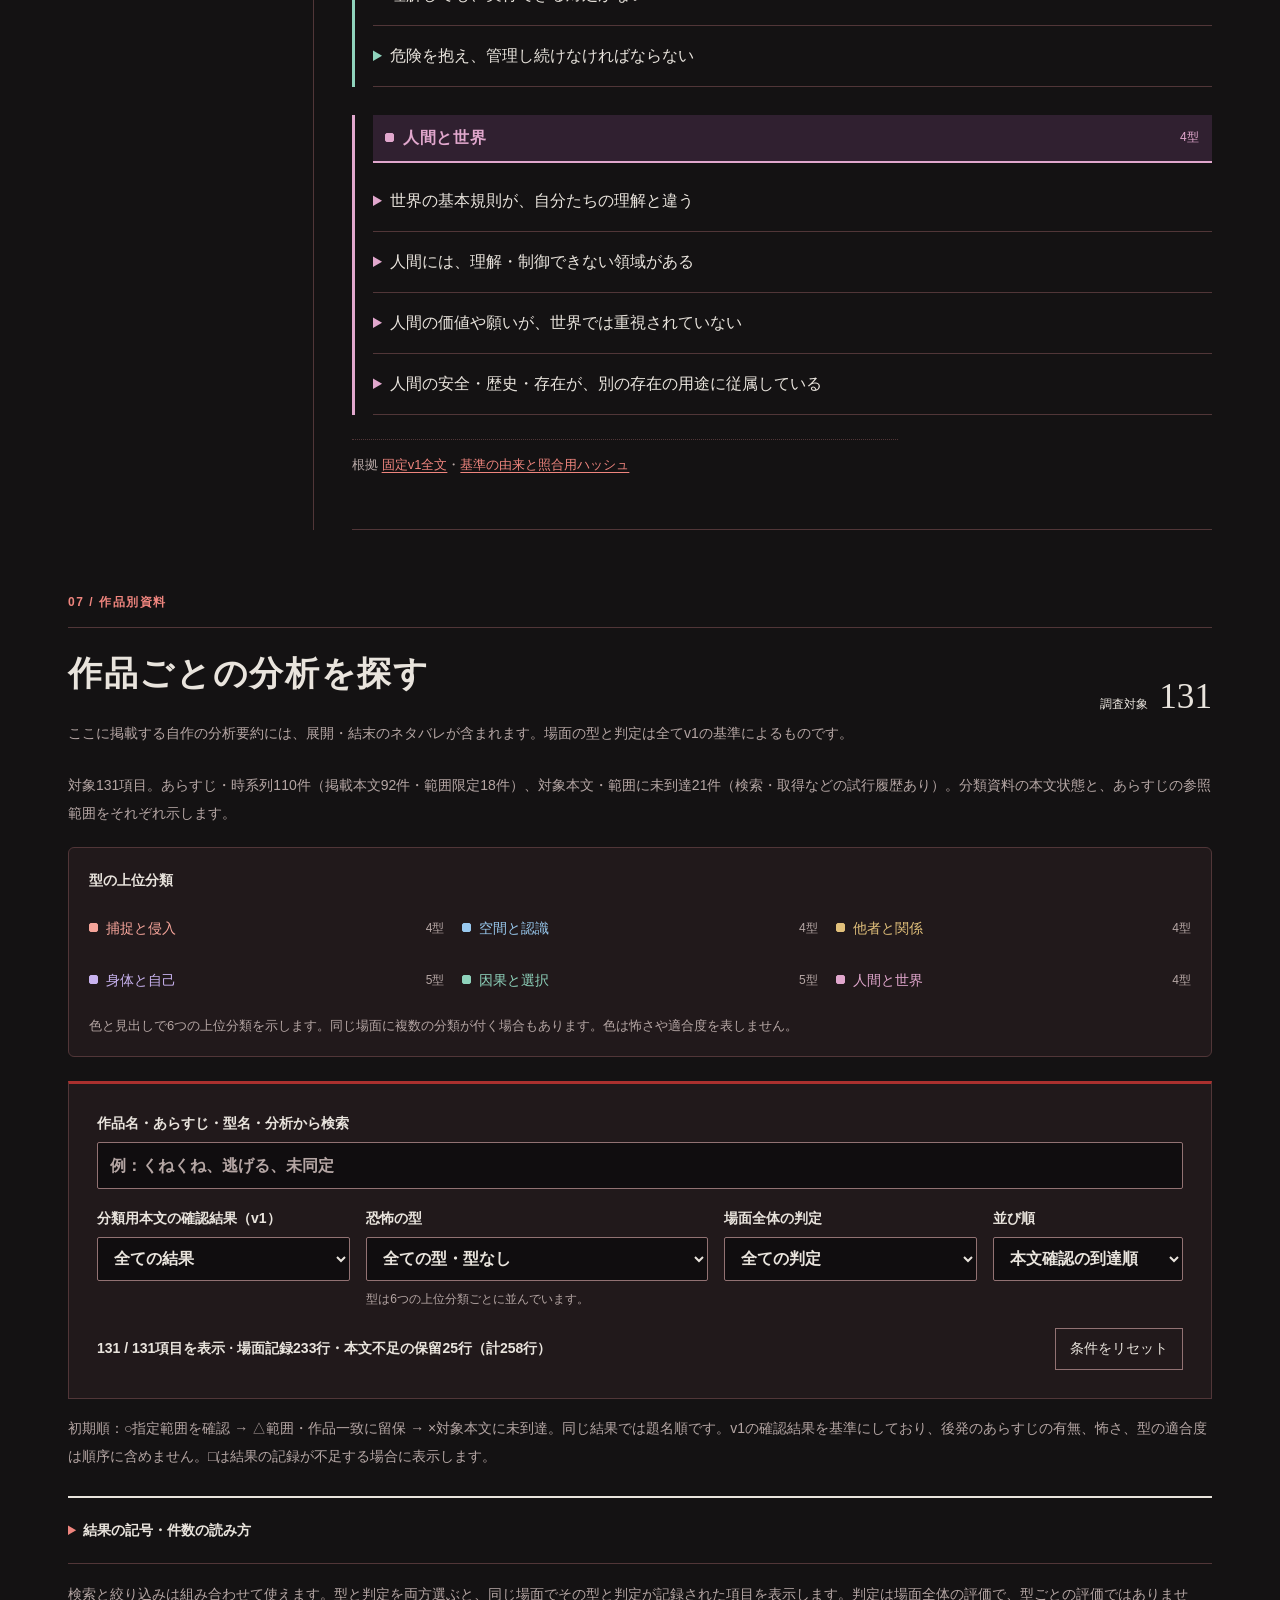
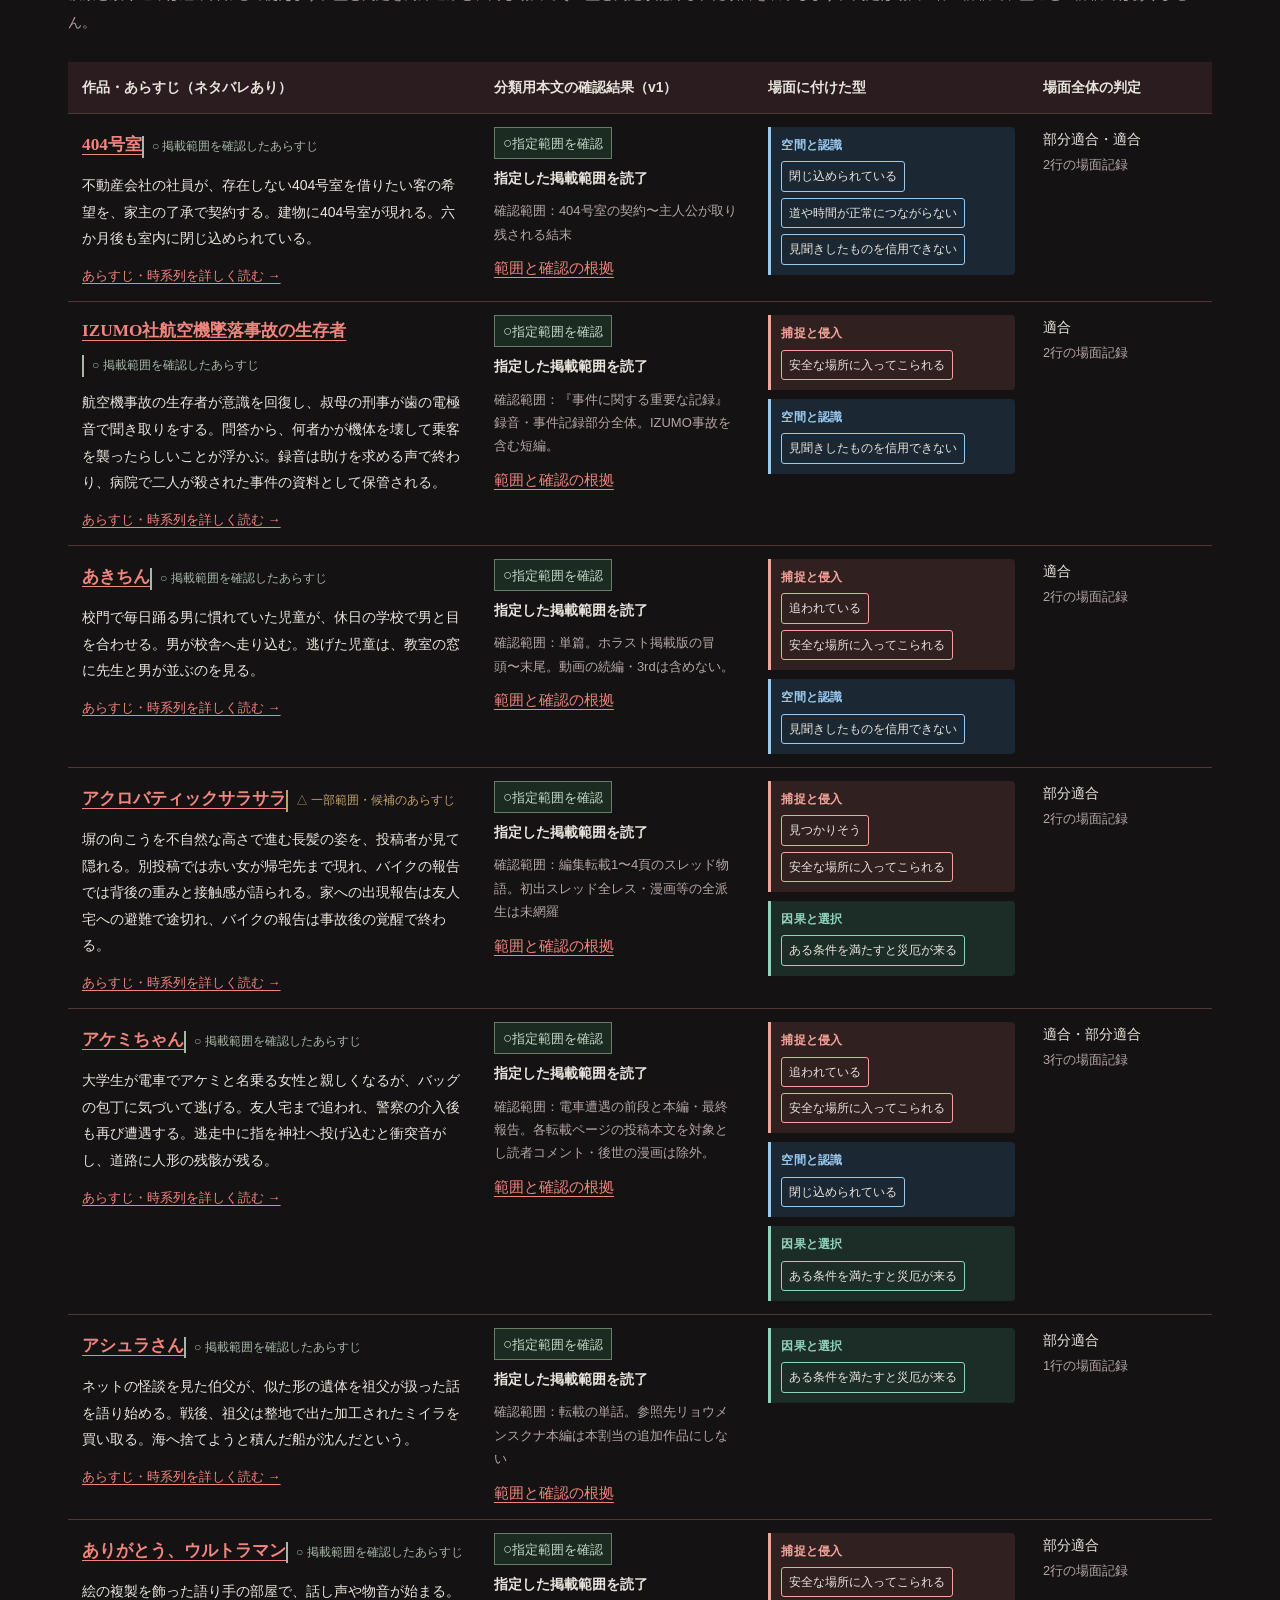
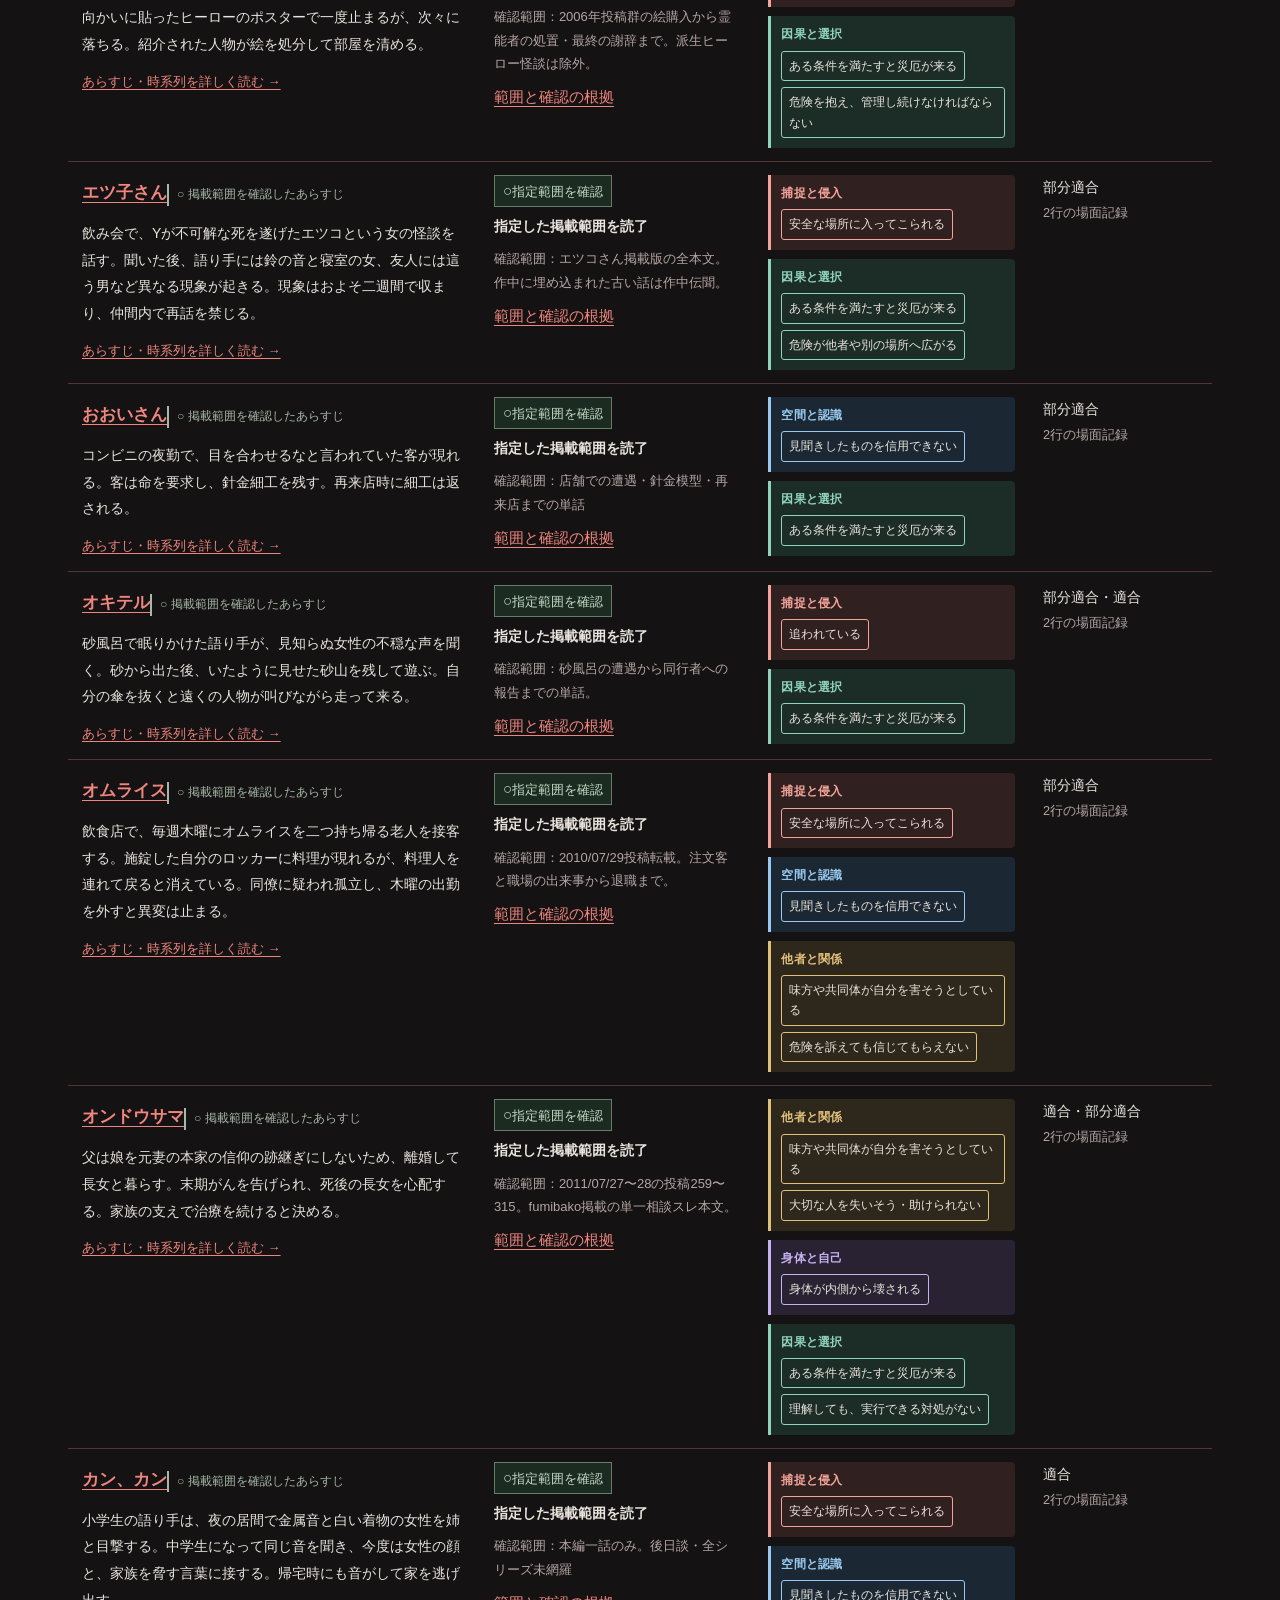
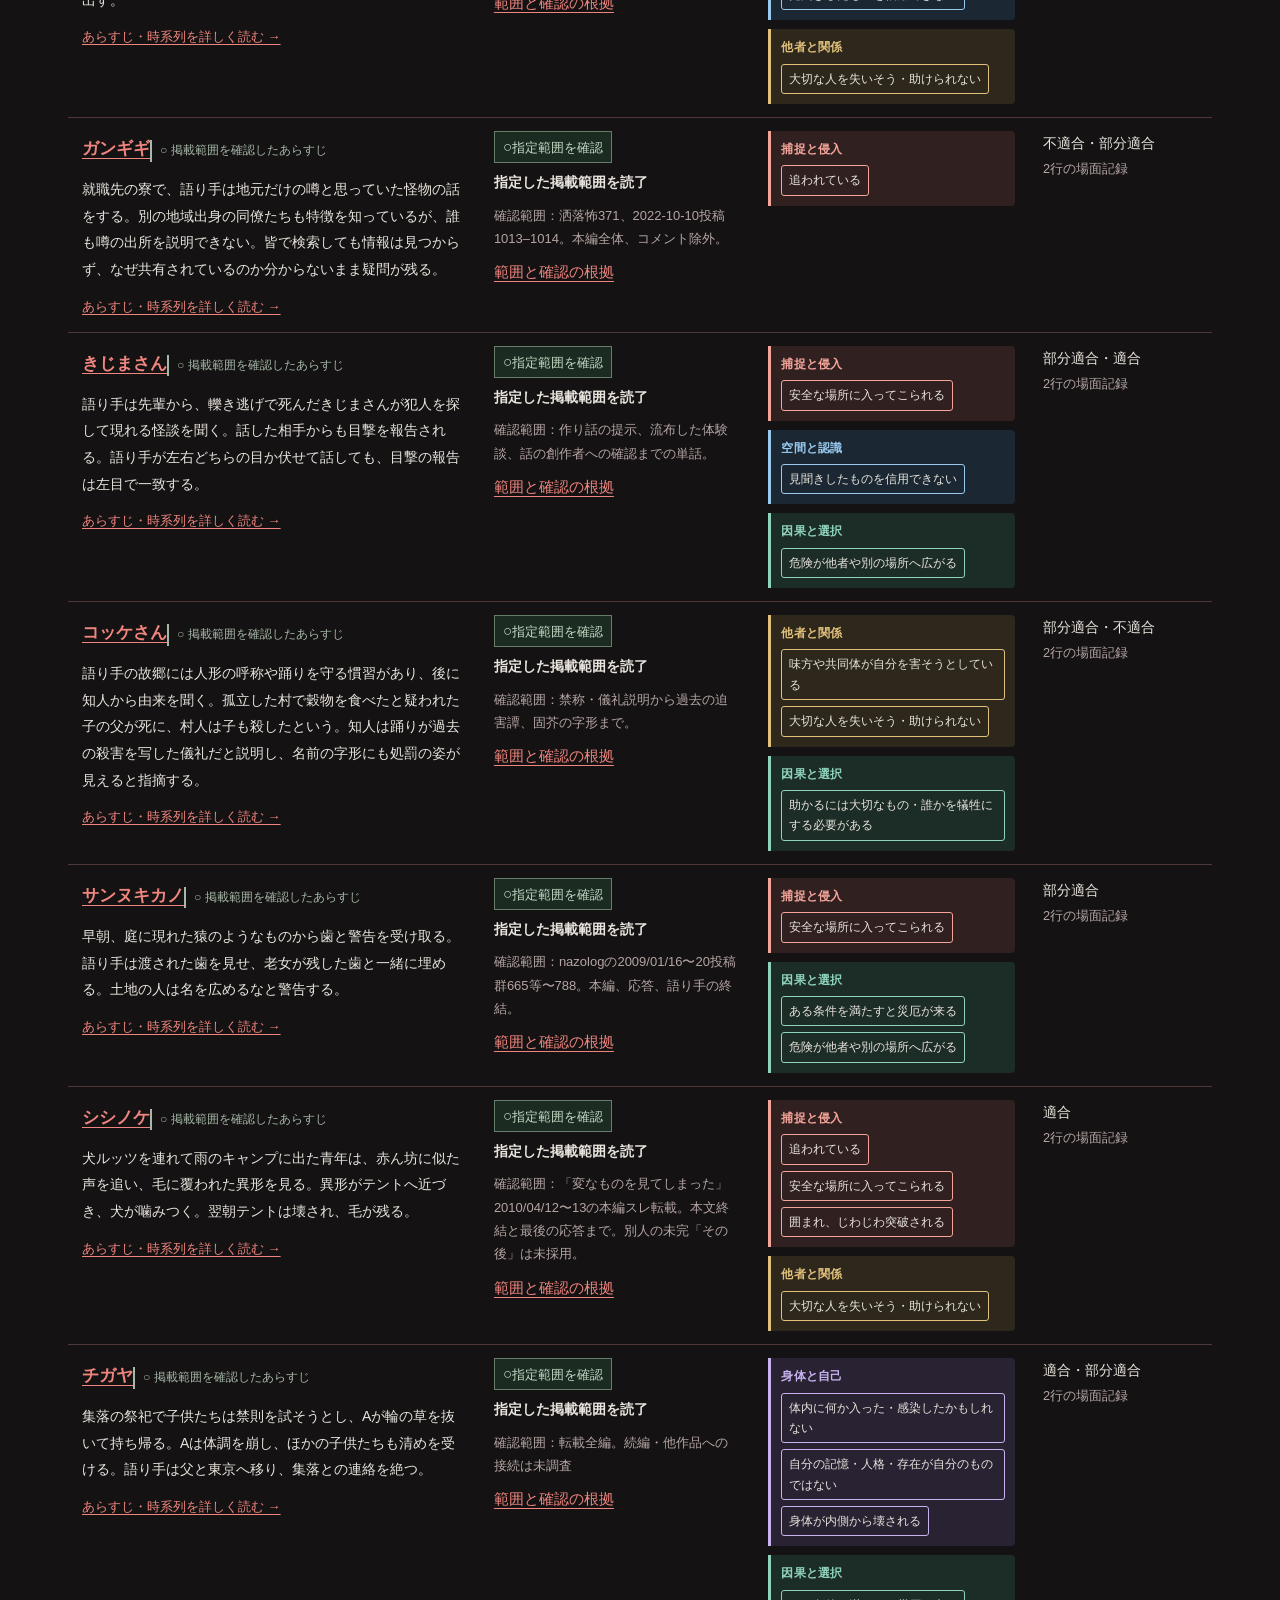
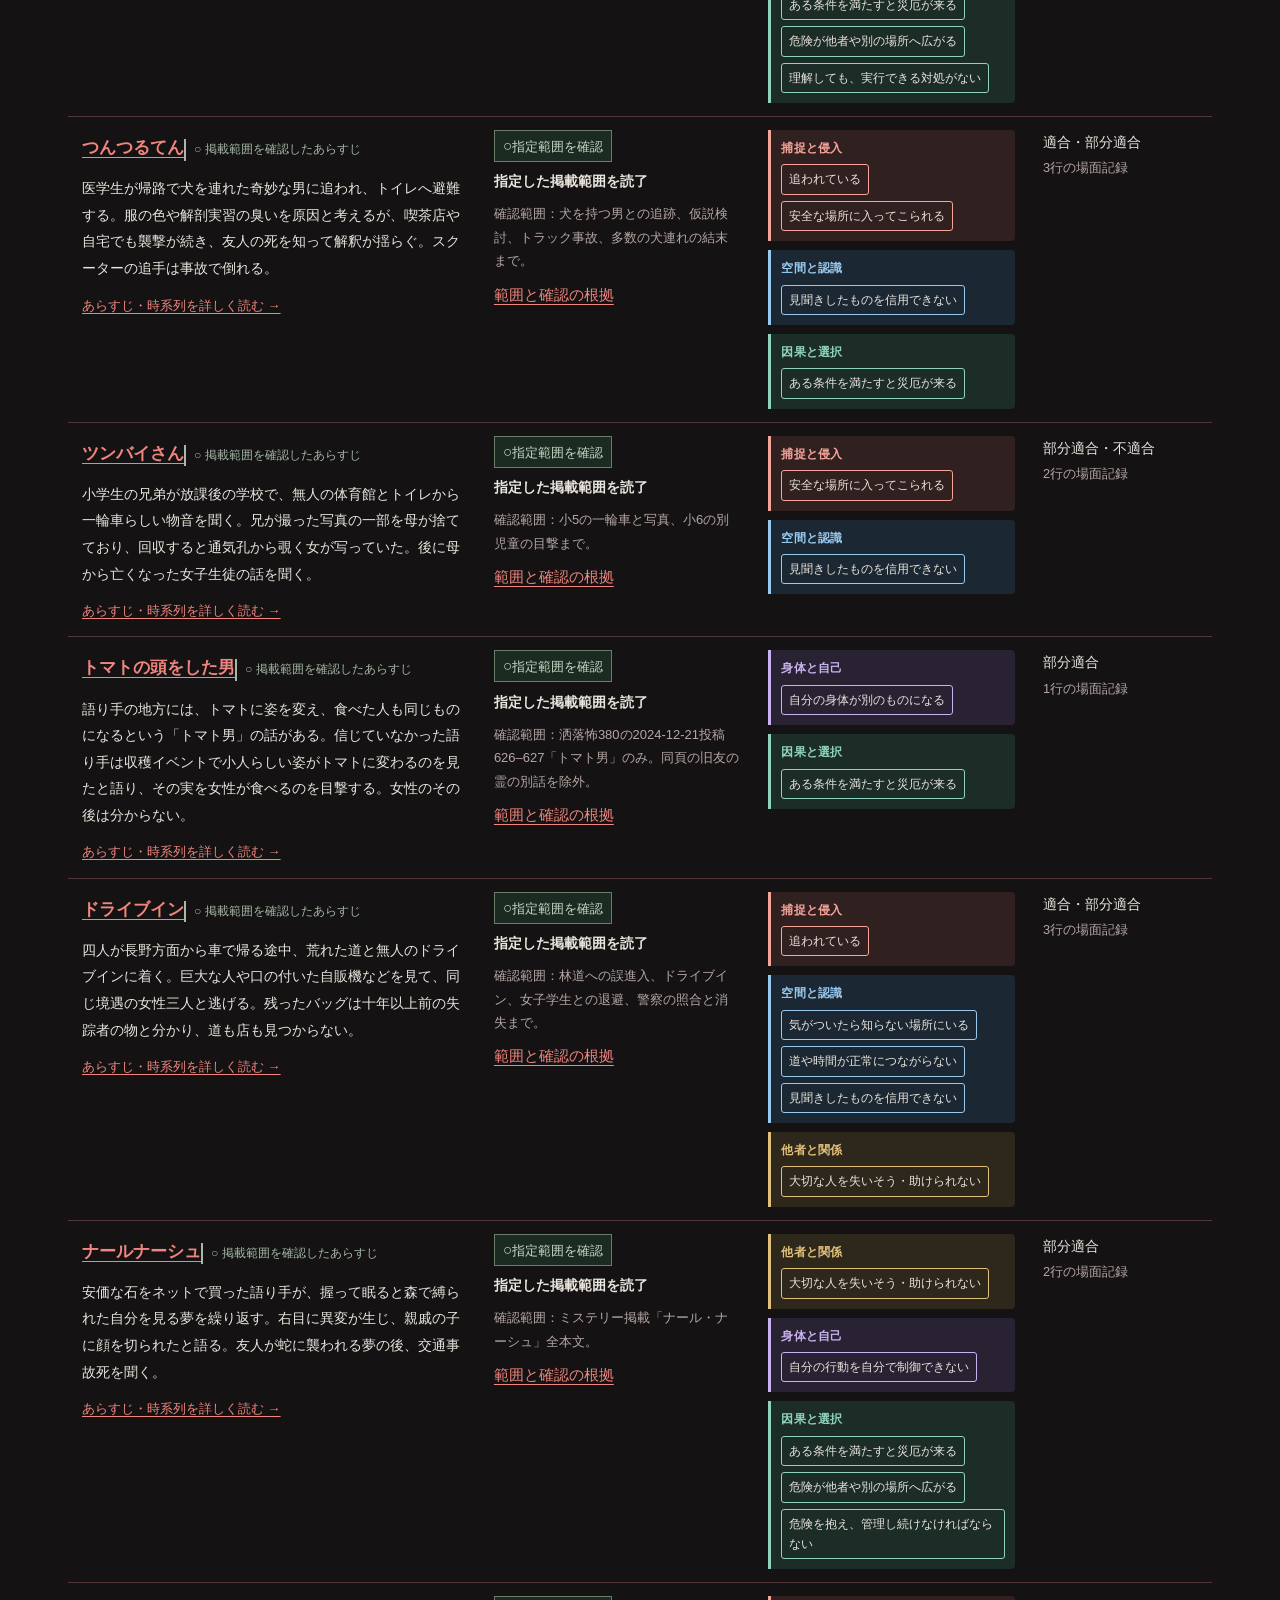
==== commit a1065e22: "Add visible v1/v3 comparison entry to home navigation" ====
--- a/docs/index.html
+++ b/docs/index.html
@@ -15,7 +15,7 @@
 <header class="masthead">
   <a class="wordmark" href="./">洒落怖の問題状態を読む <span>調査報告・資料集</span></a>
   <nav aria-label="主要ナビゲーション">
-    <a href="#findings">結果</a><a href="#catalogue">作品別資料</a><a href="#versions">分類の基準</a><a href="#followup">確認範囲</a><a href="#sources">出典</a>
+    <a href="#findings">結果</a><a href="#catalogue">作品別資料</a><a href="v3.html?edition=r2&amp;version=compare">v1／v3を比較する</a><a href="#versions">分類の基準</a><a href="#followup">確認範囲</a><a href="#sources">出典</a>
   </nav>
 </header>
 <main id="main">
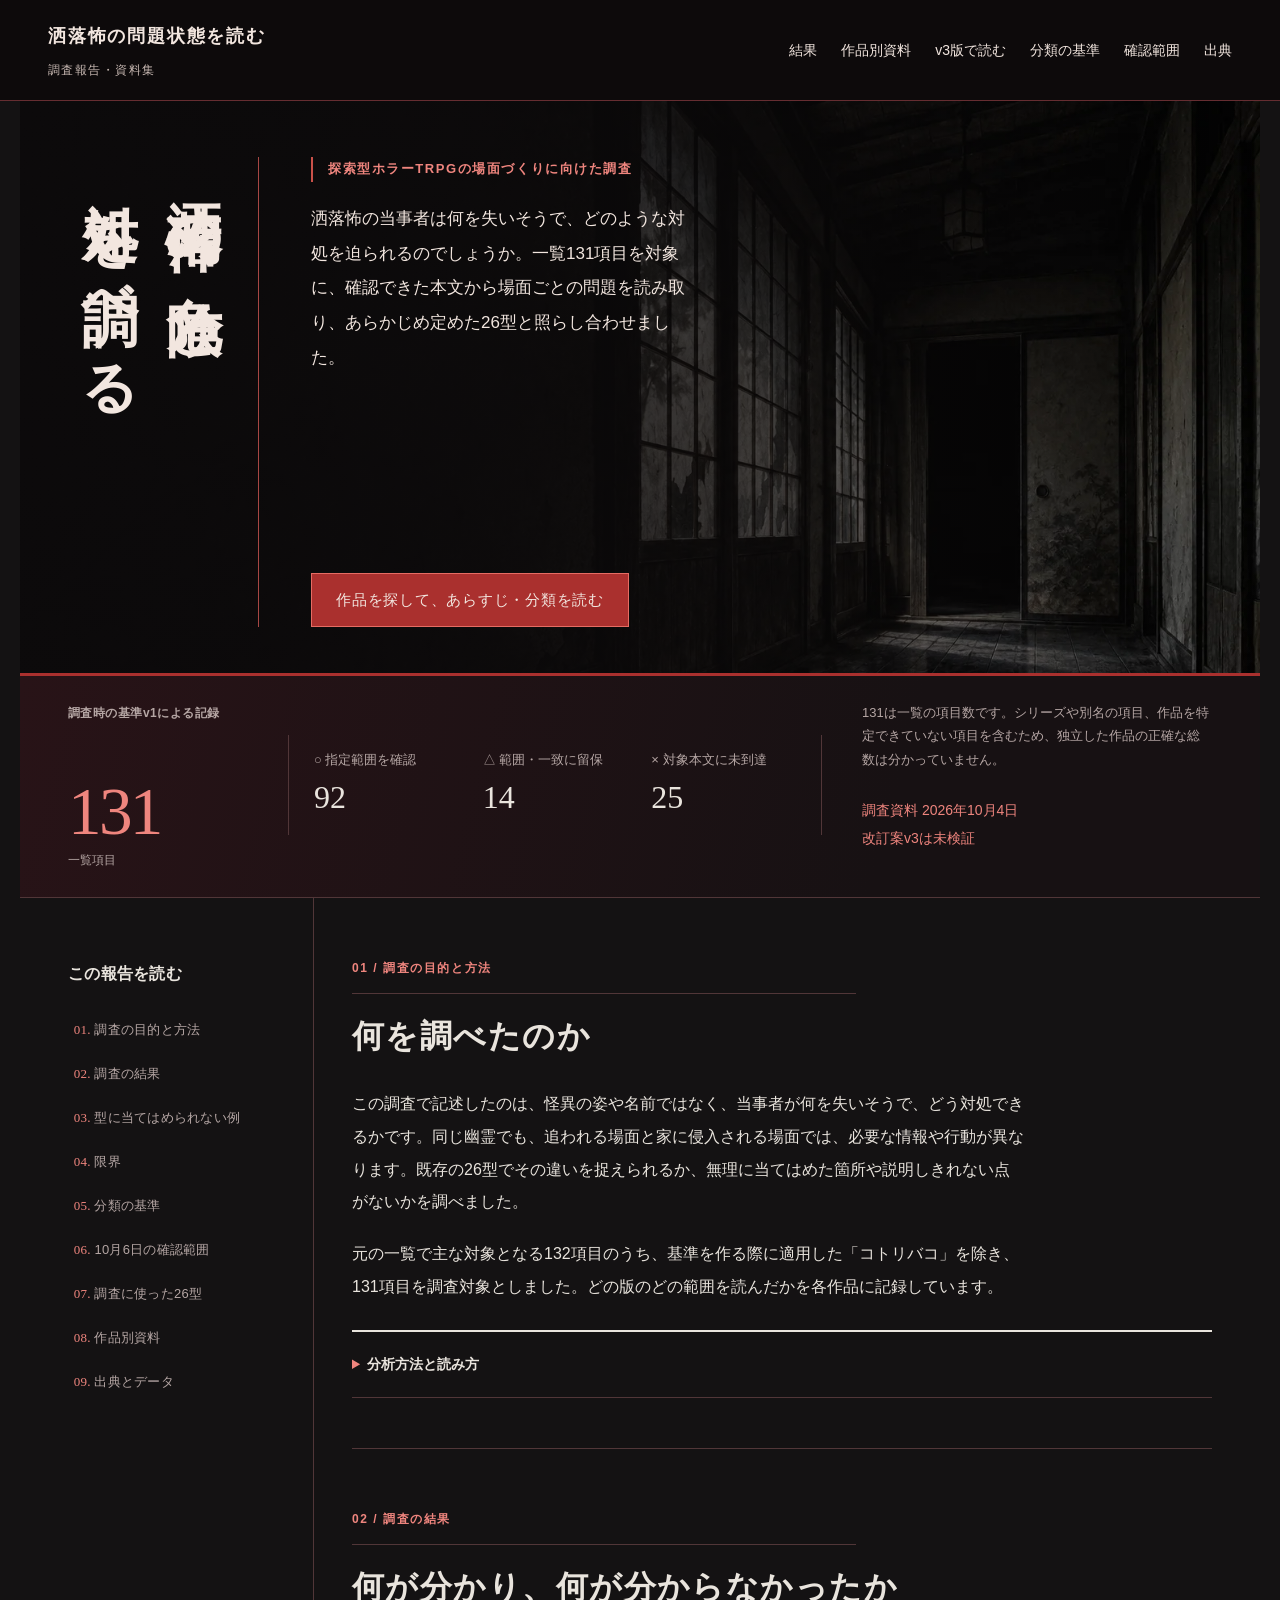
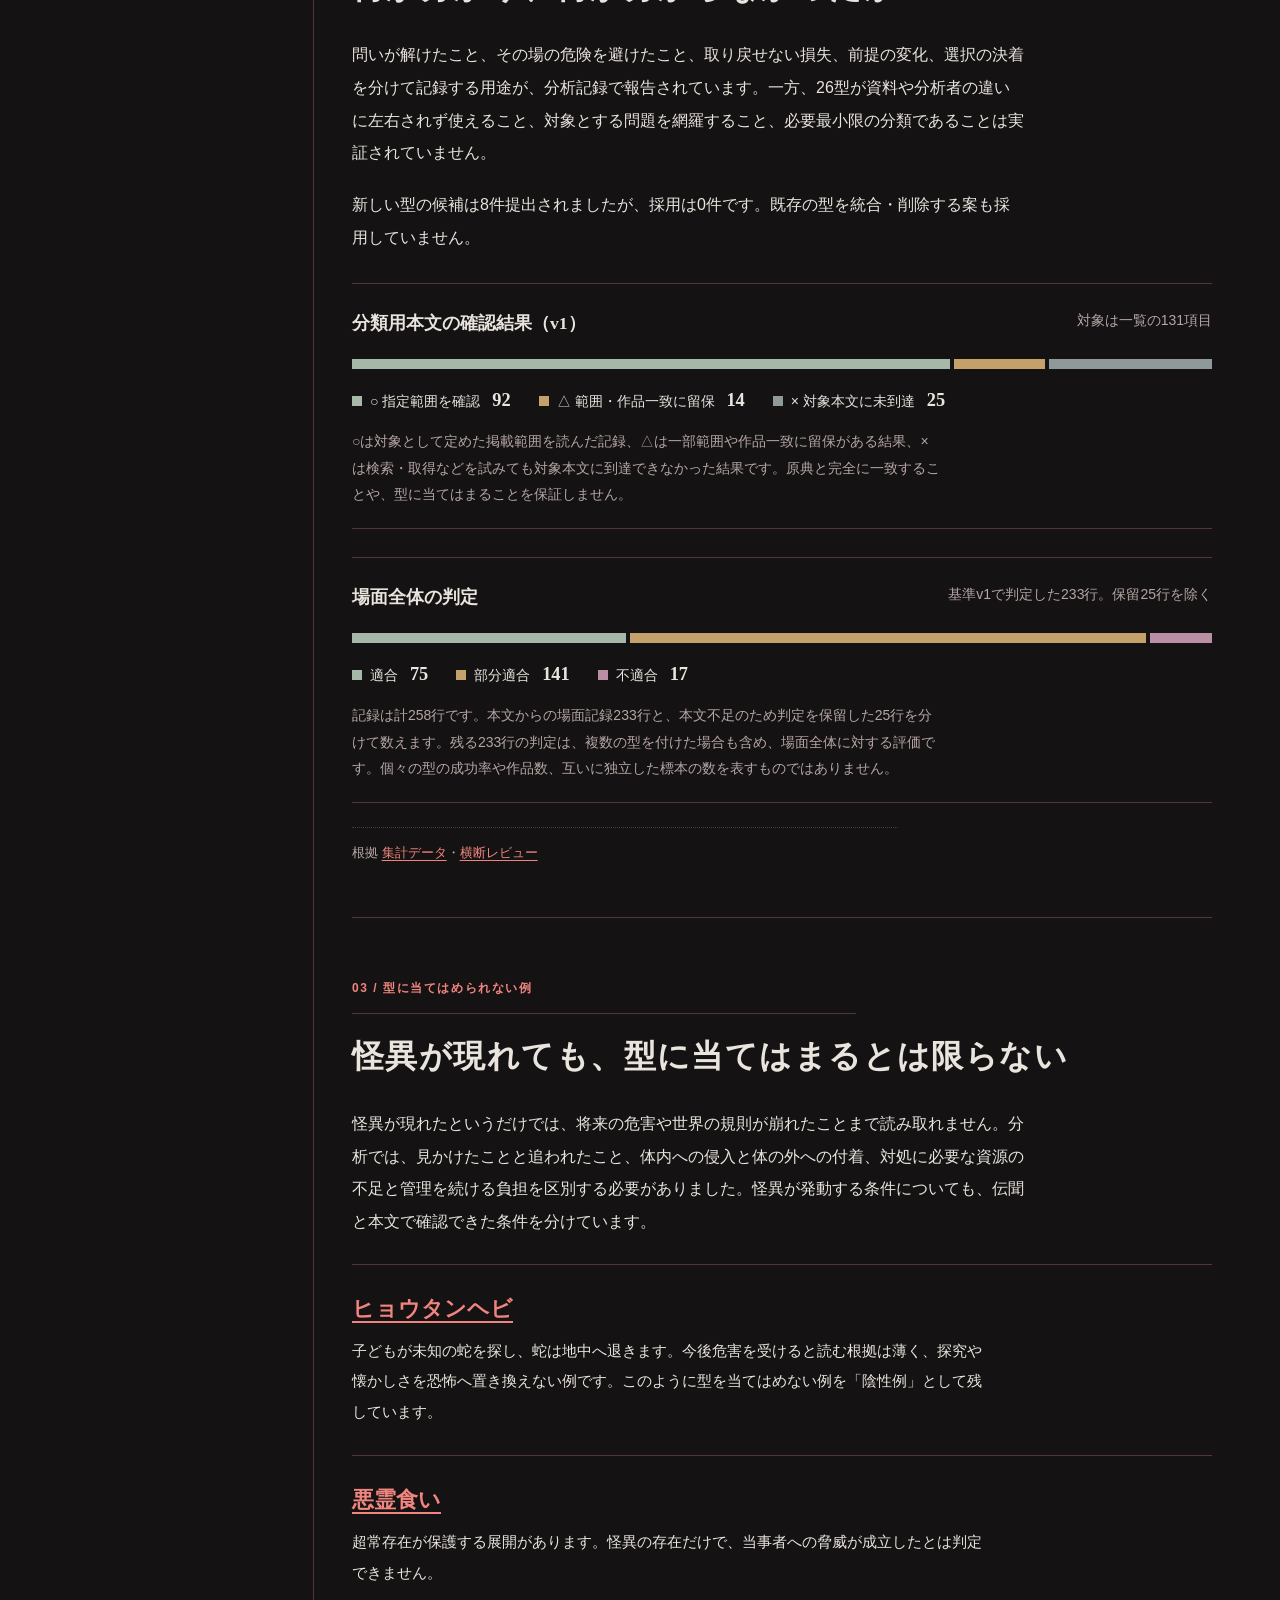
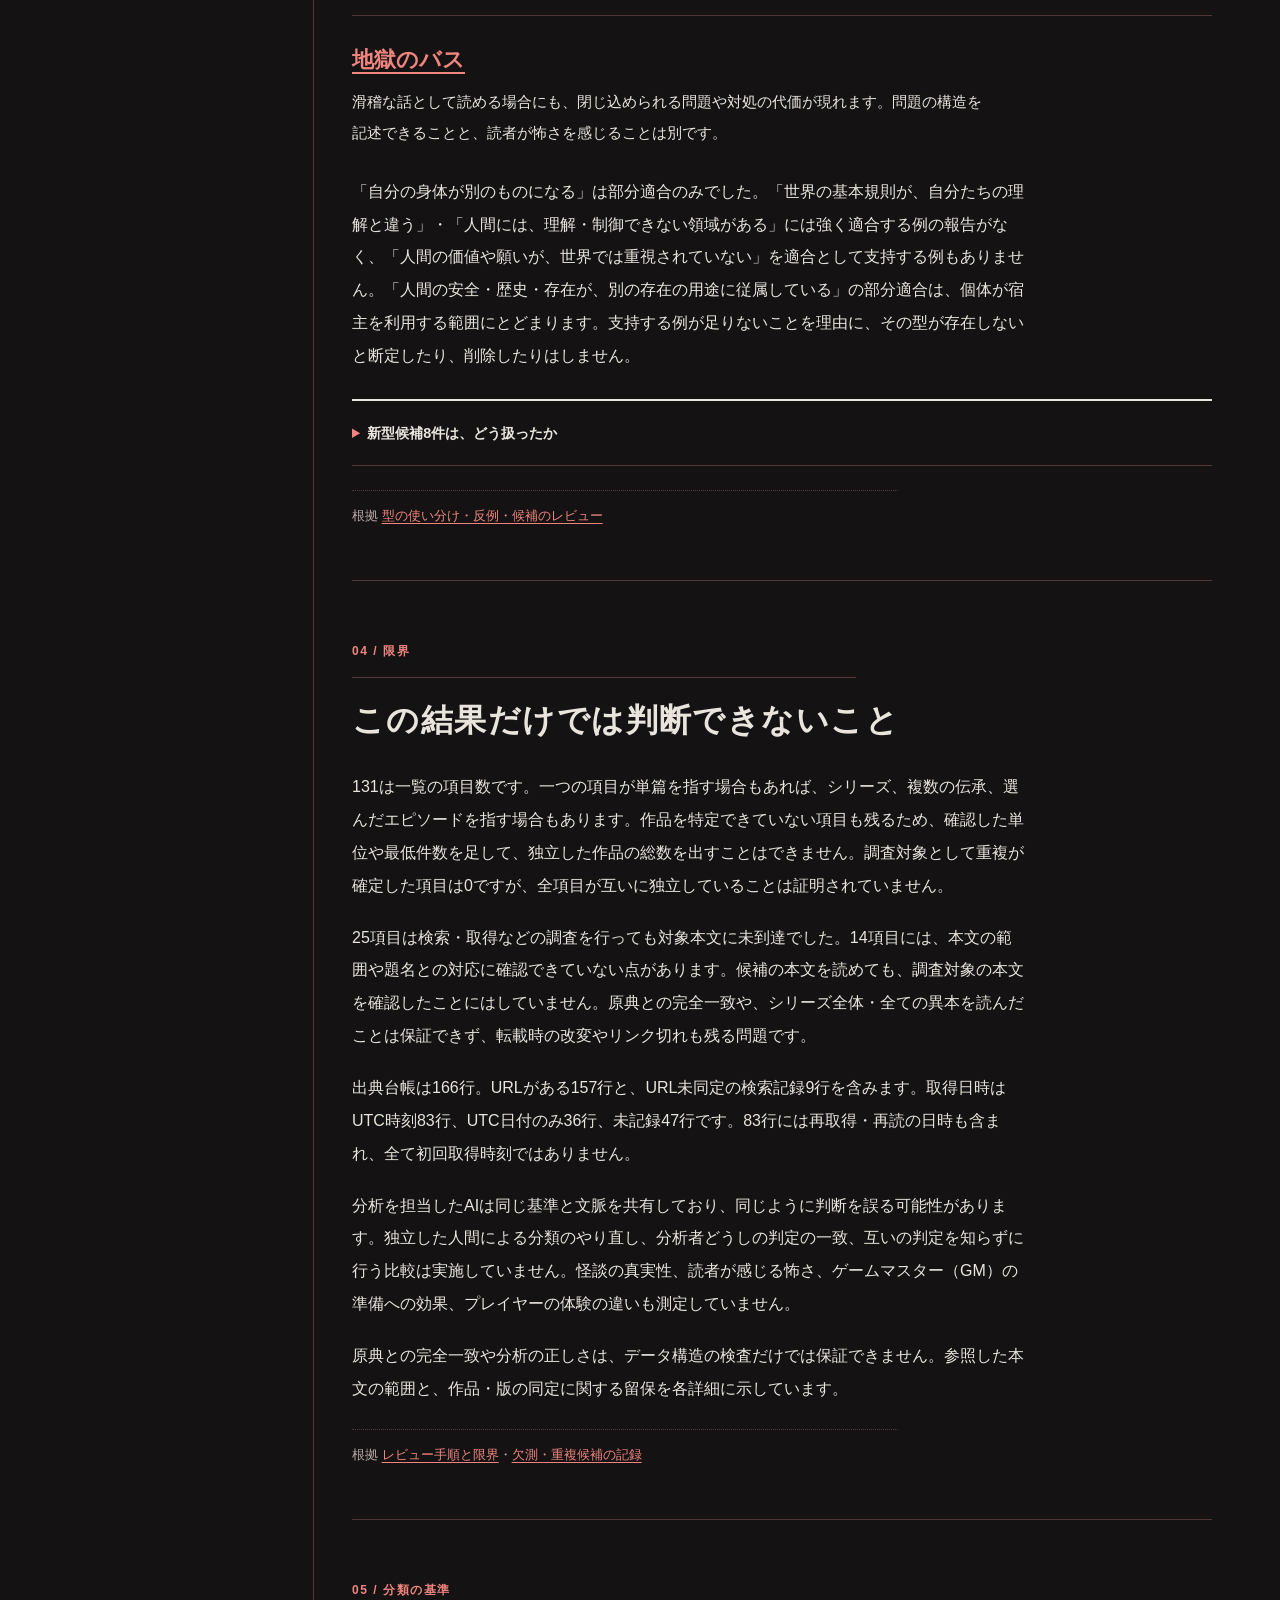
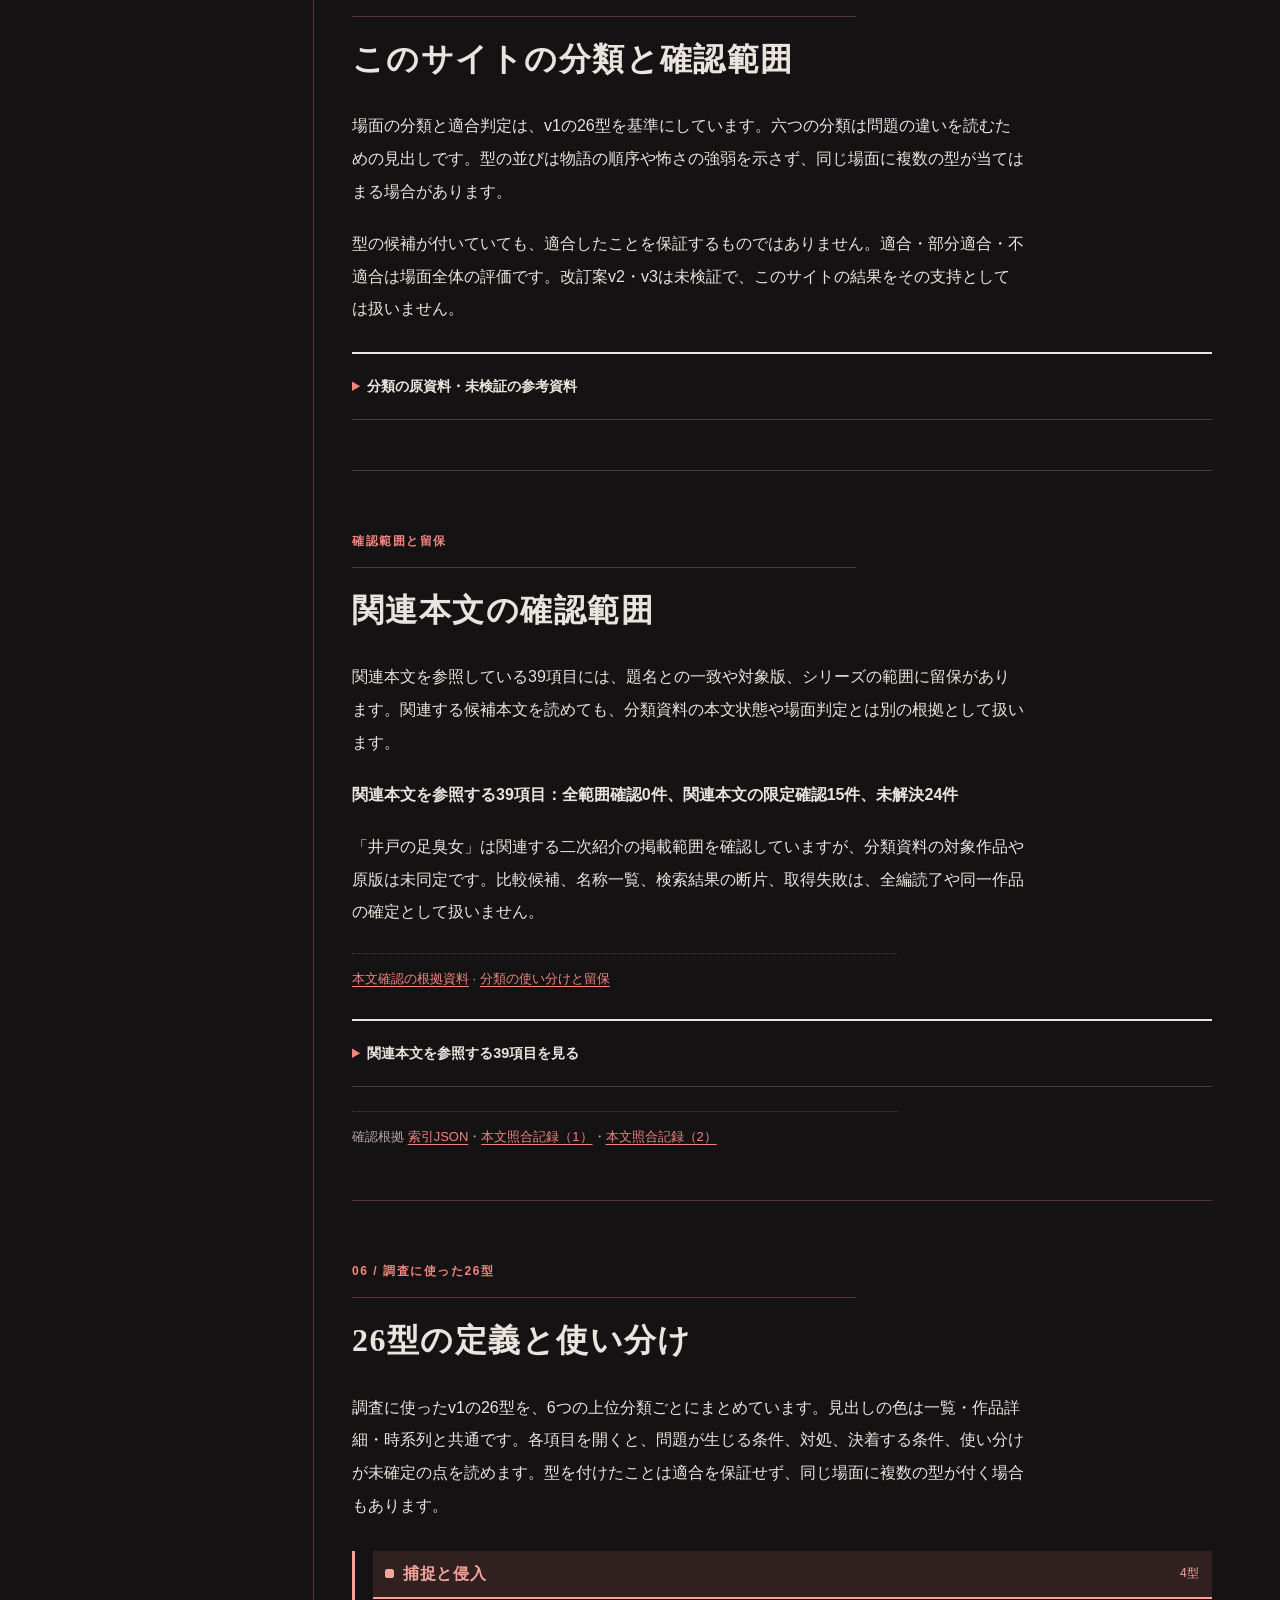
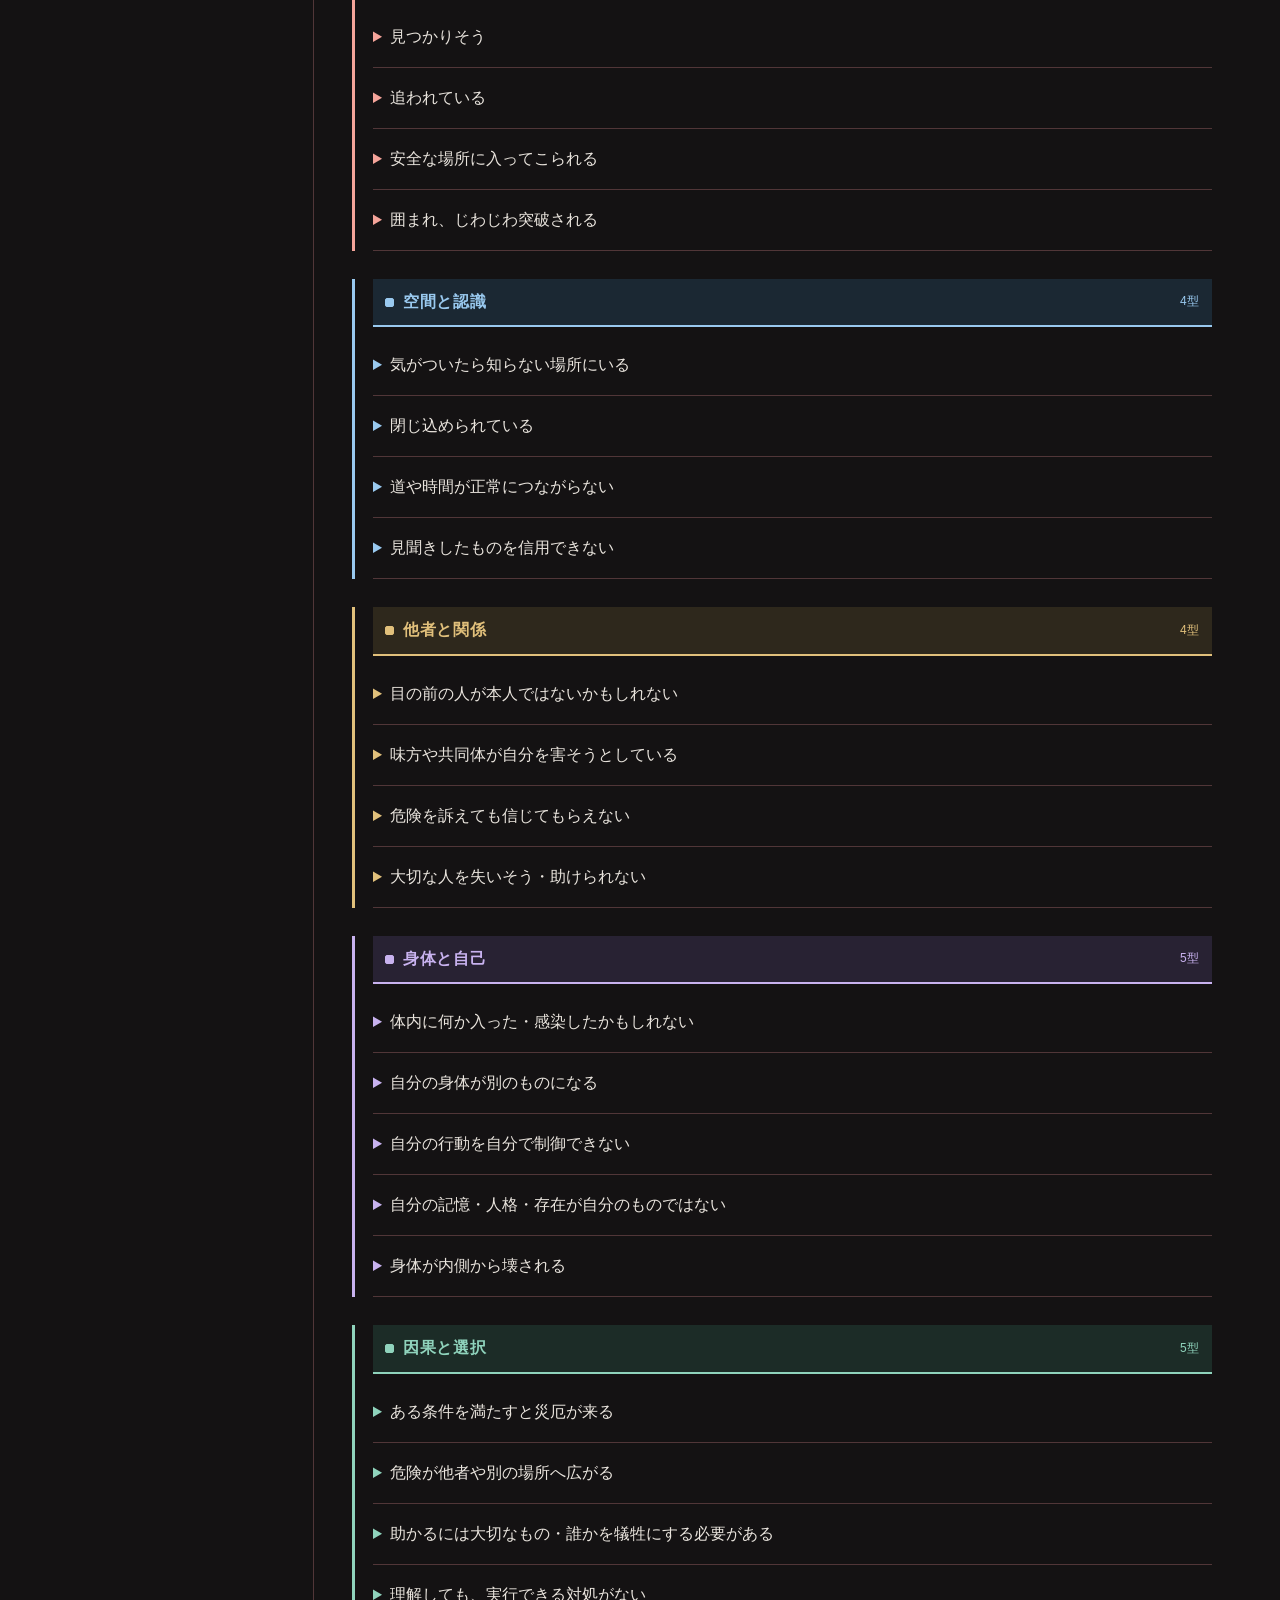
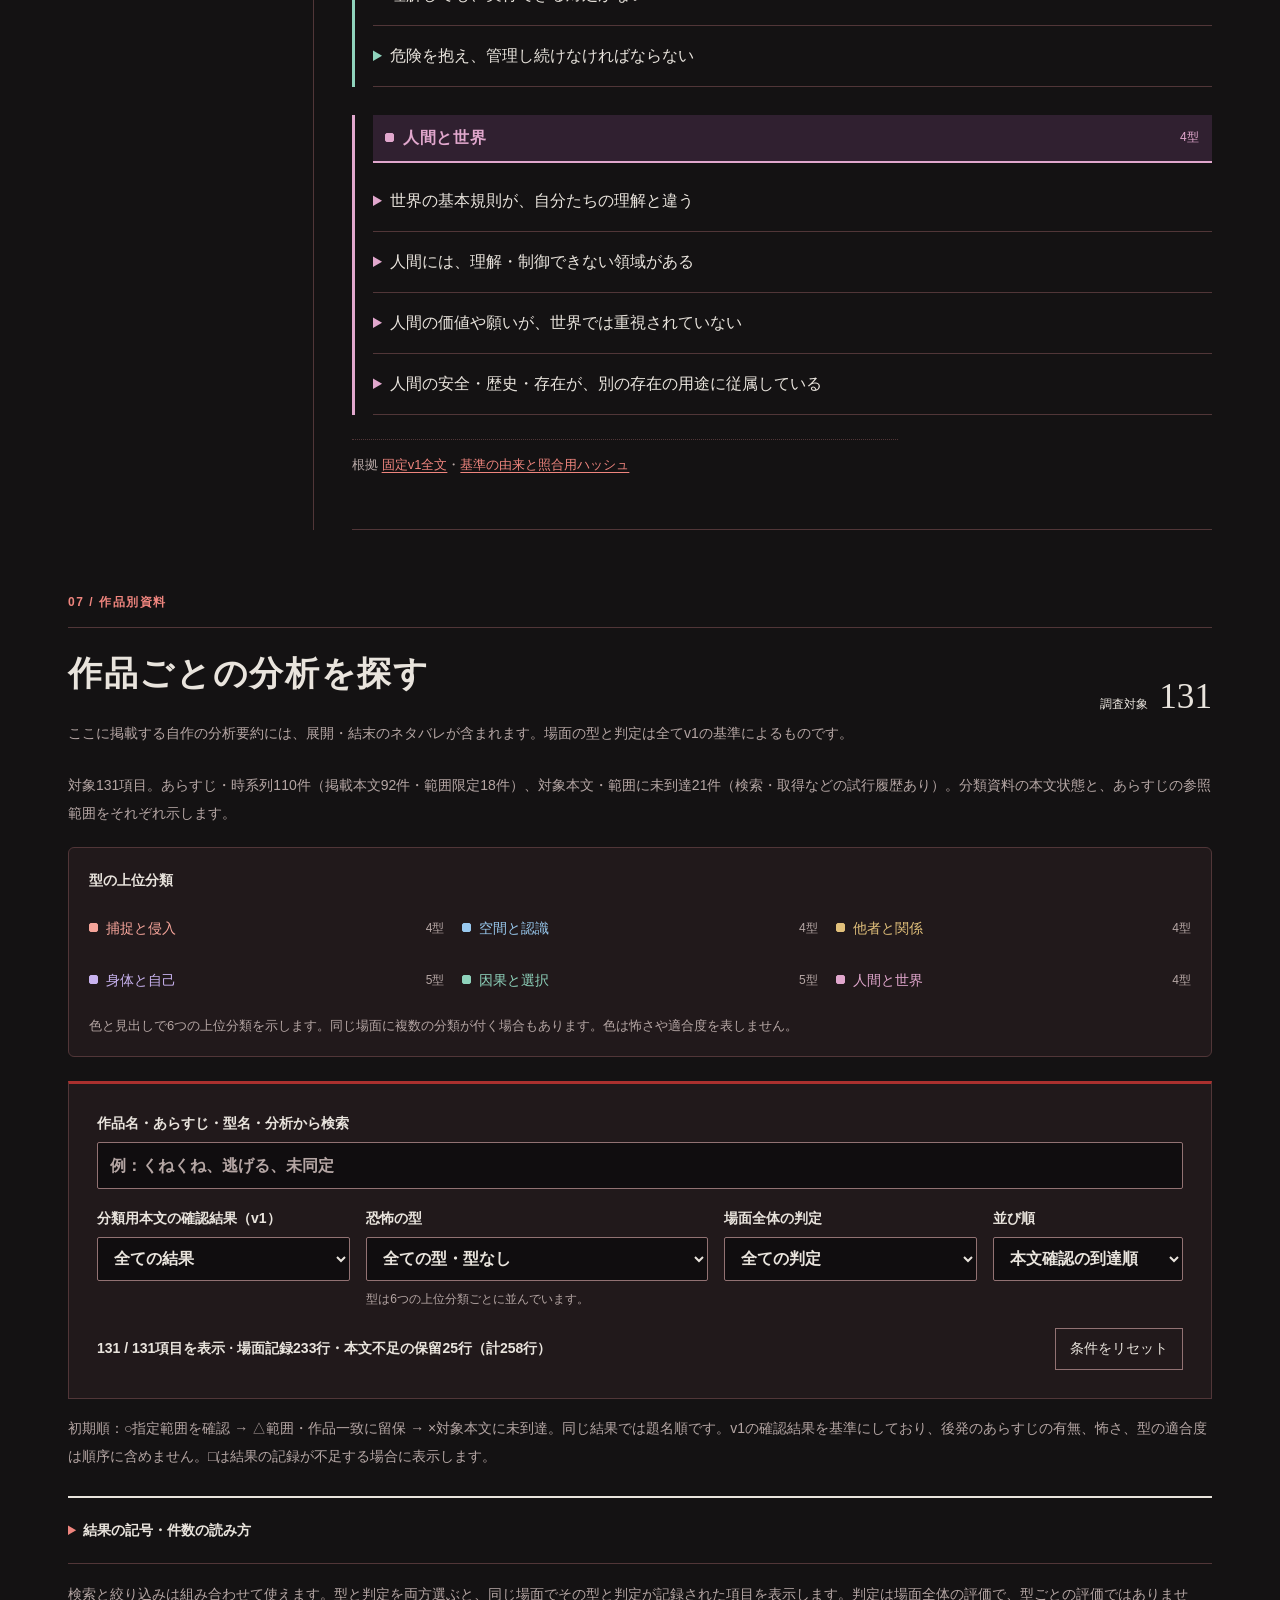
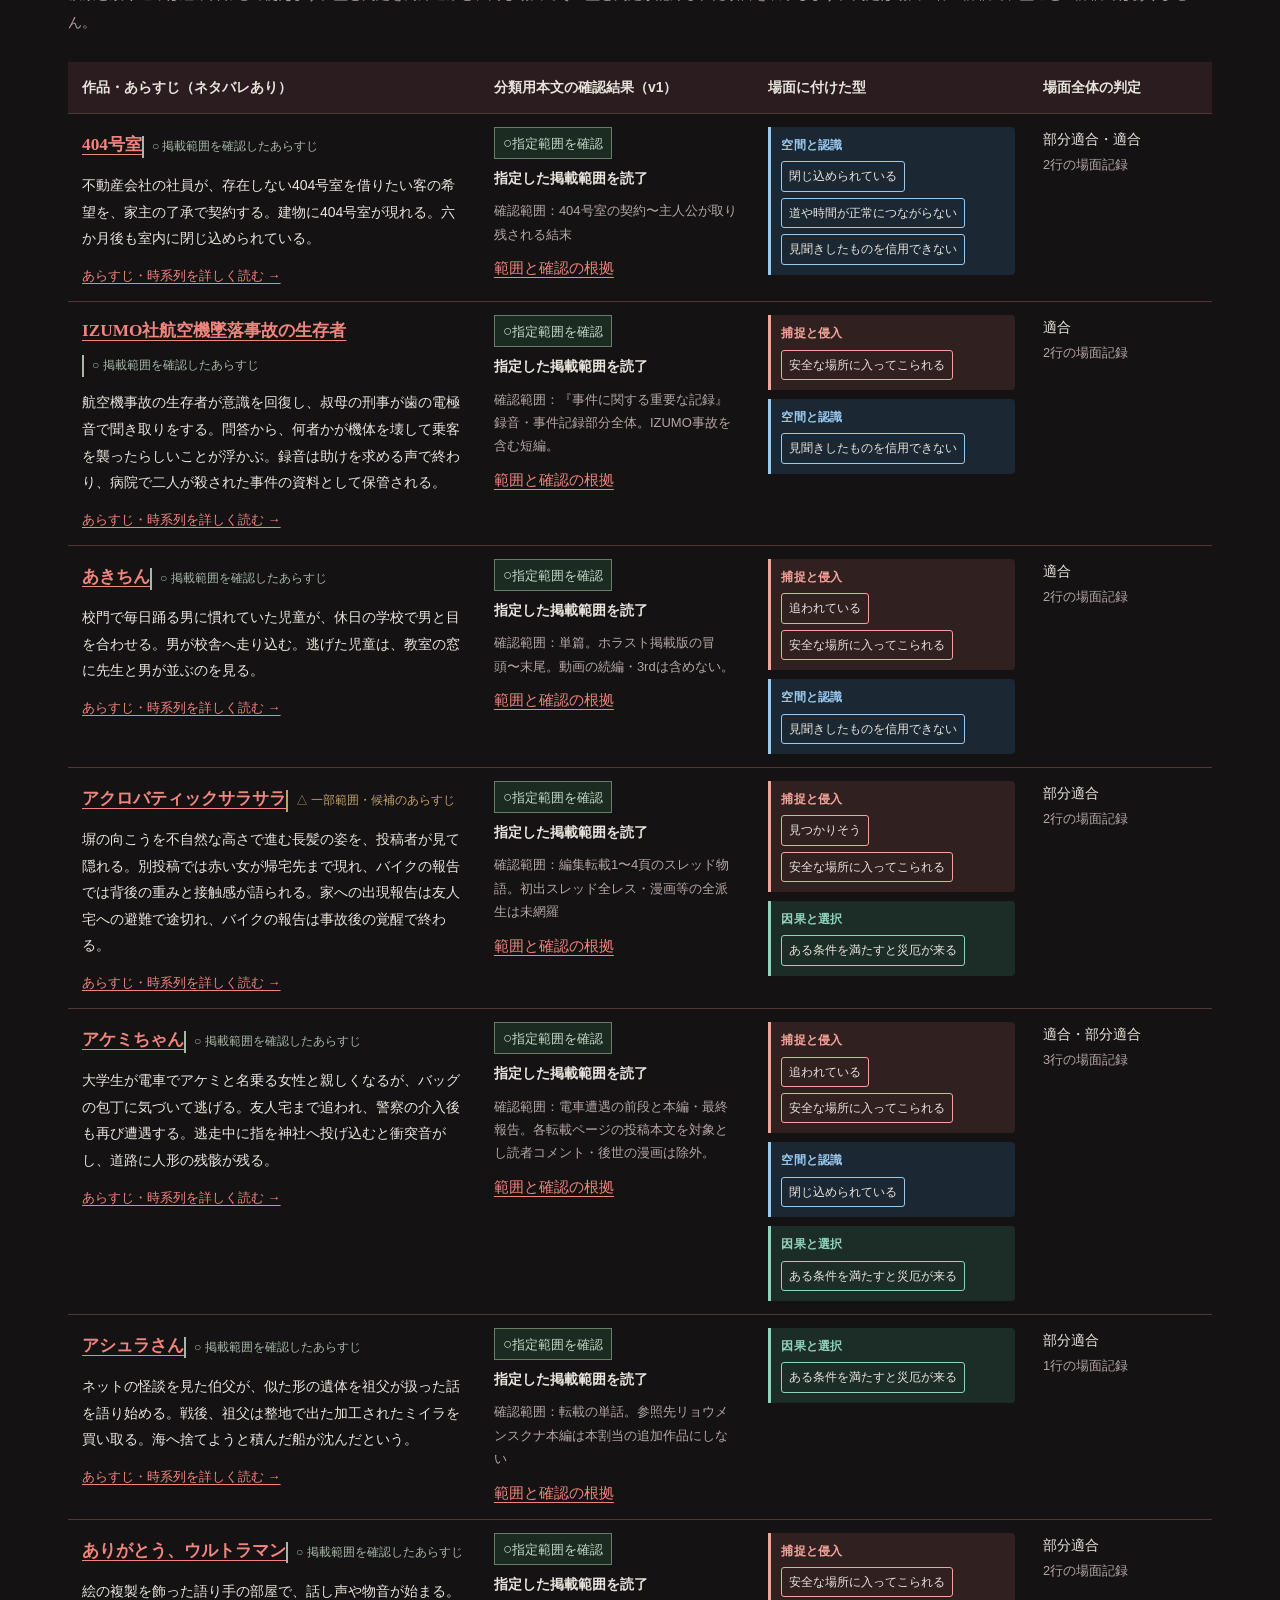
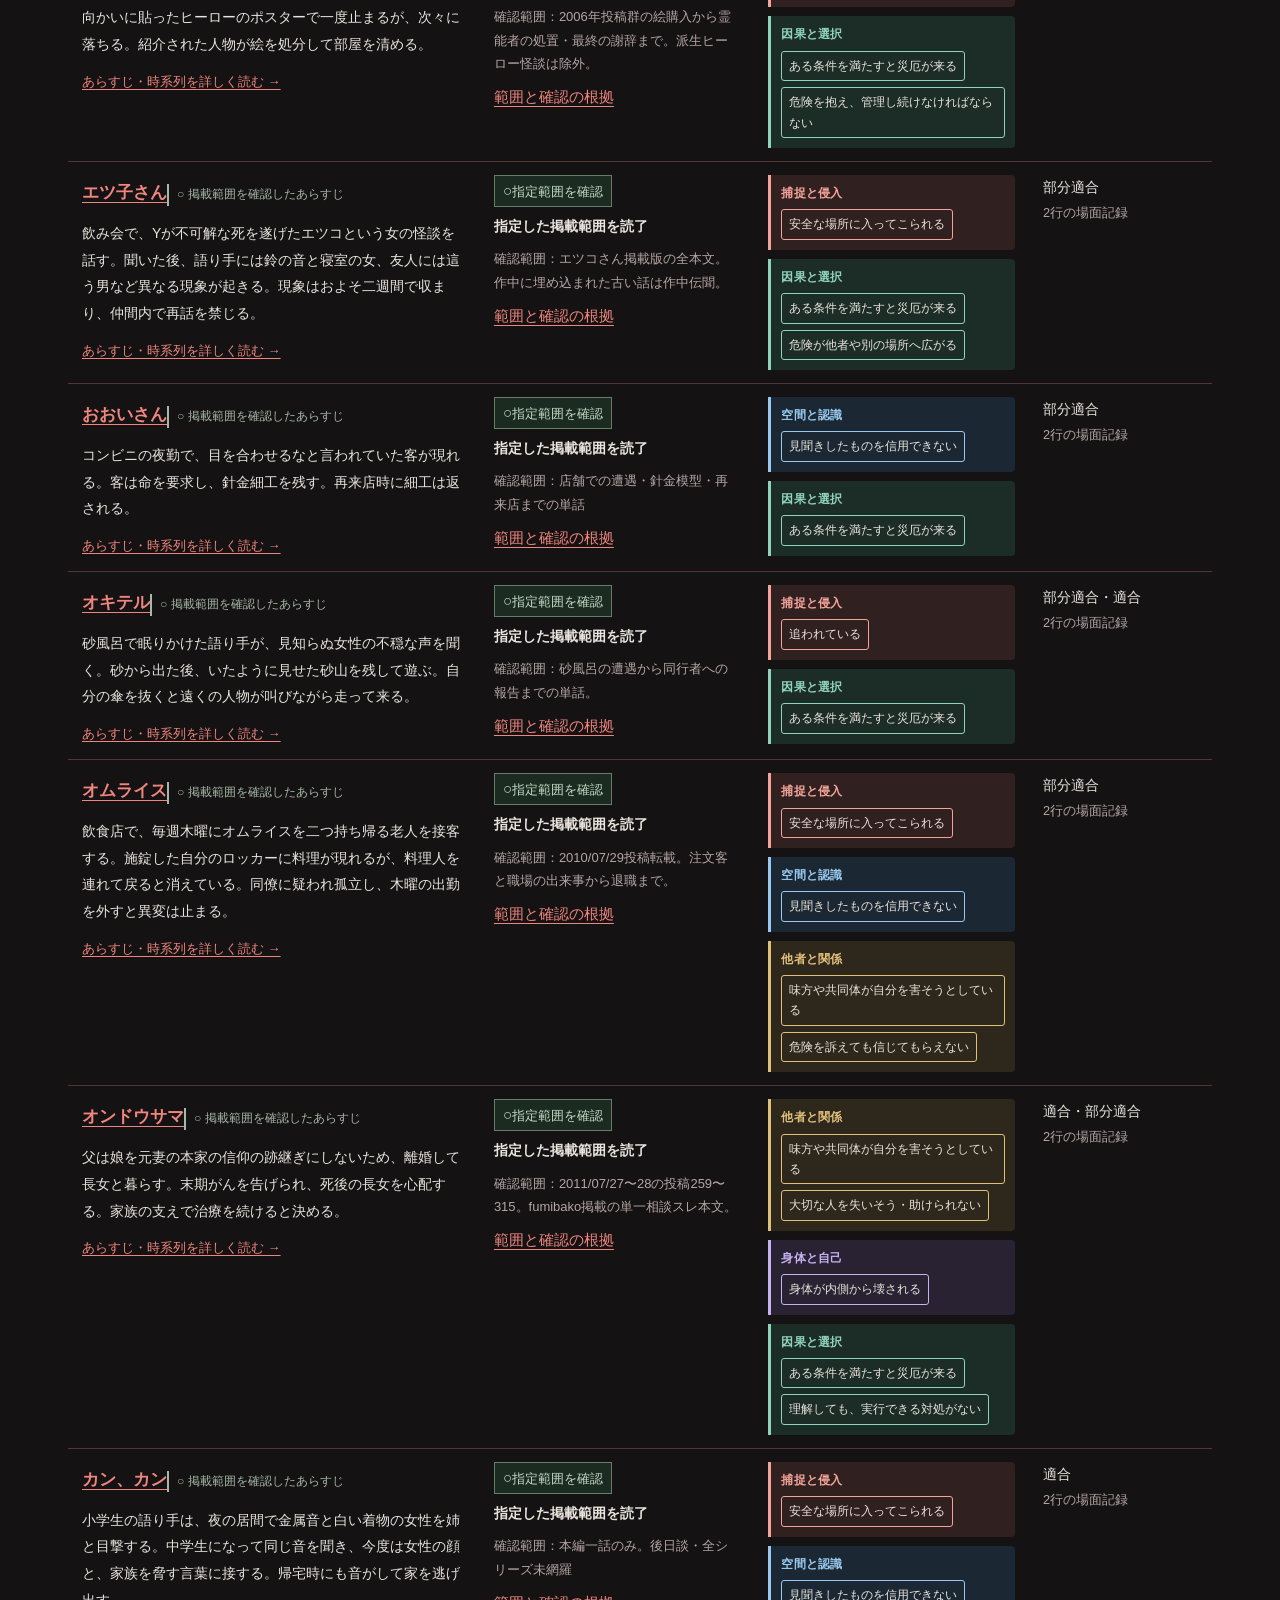
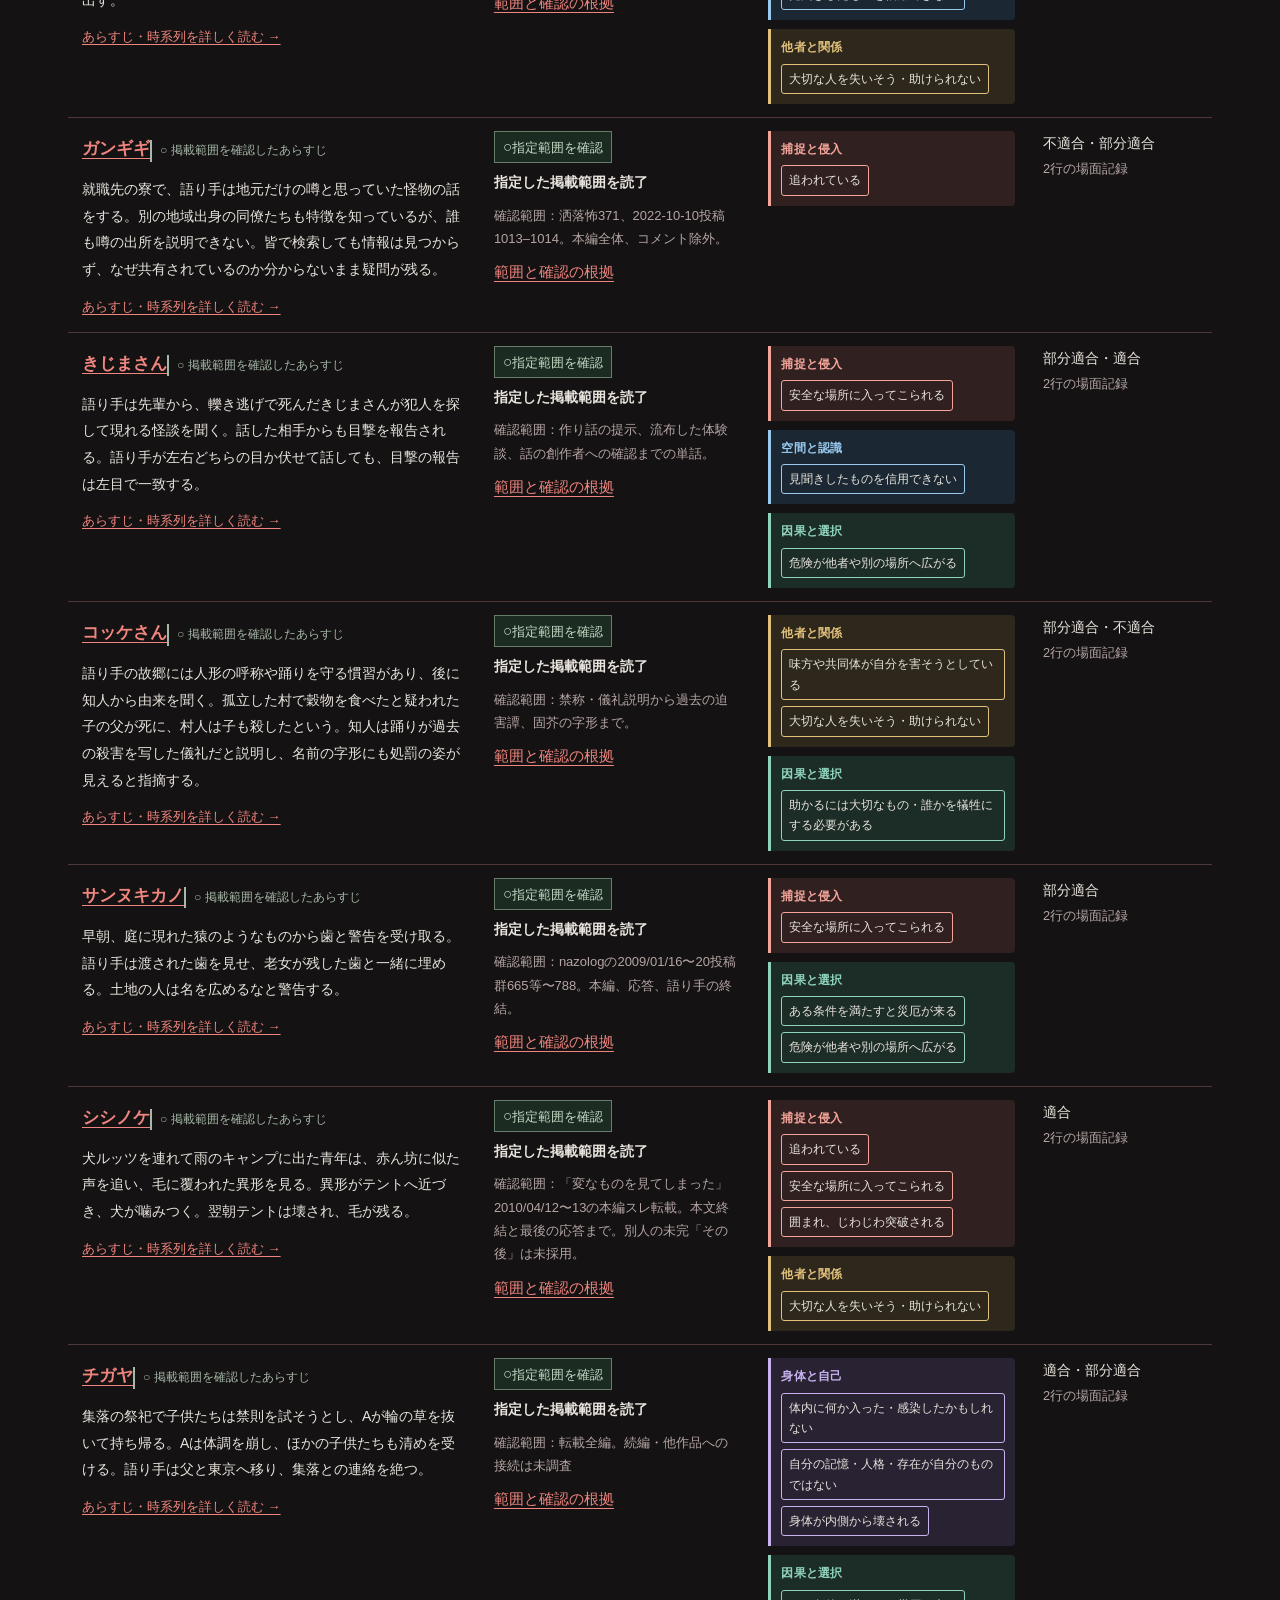
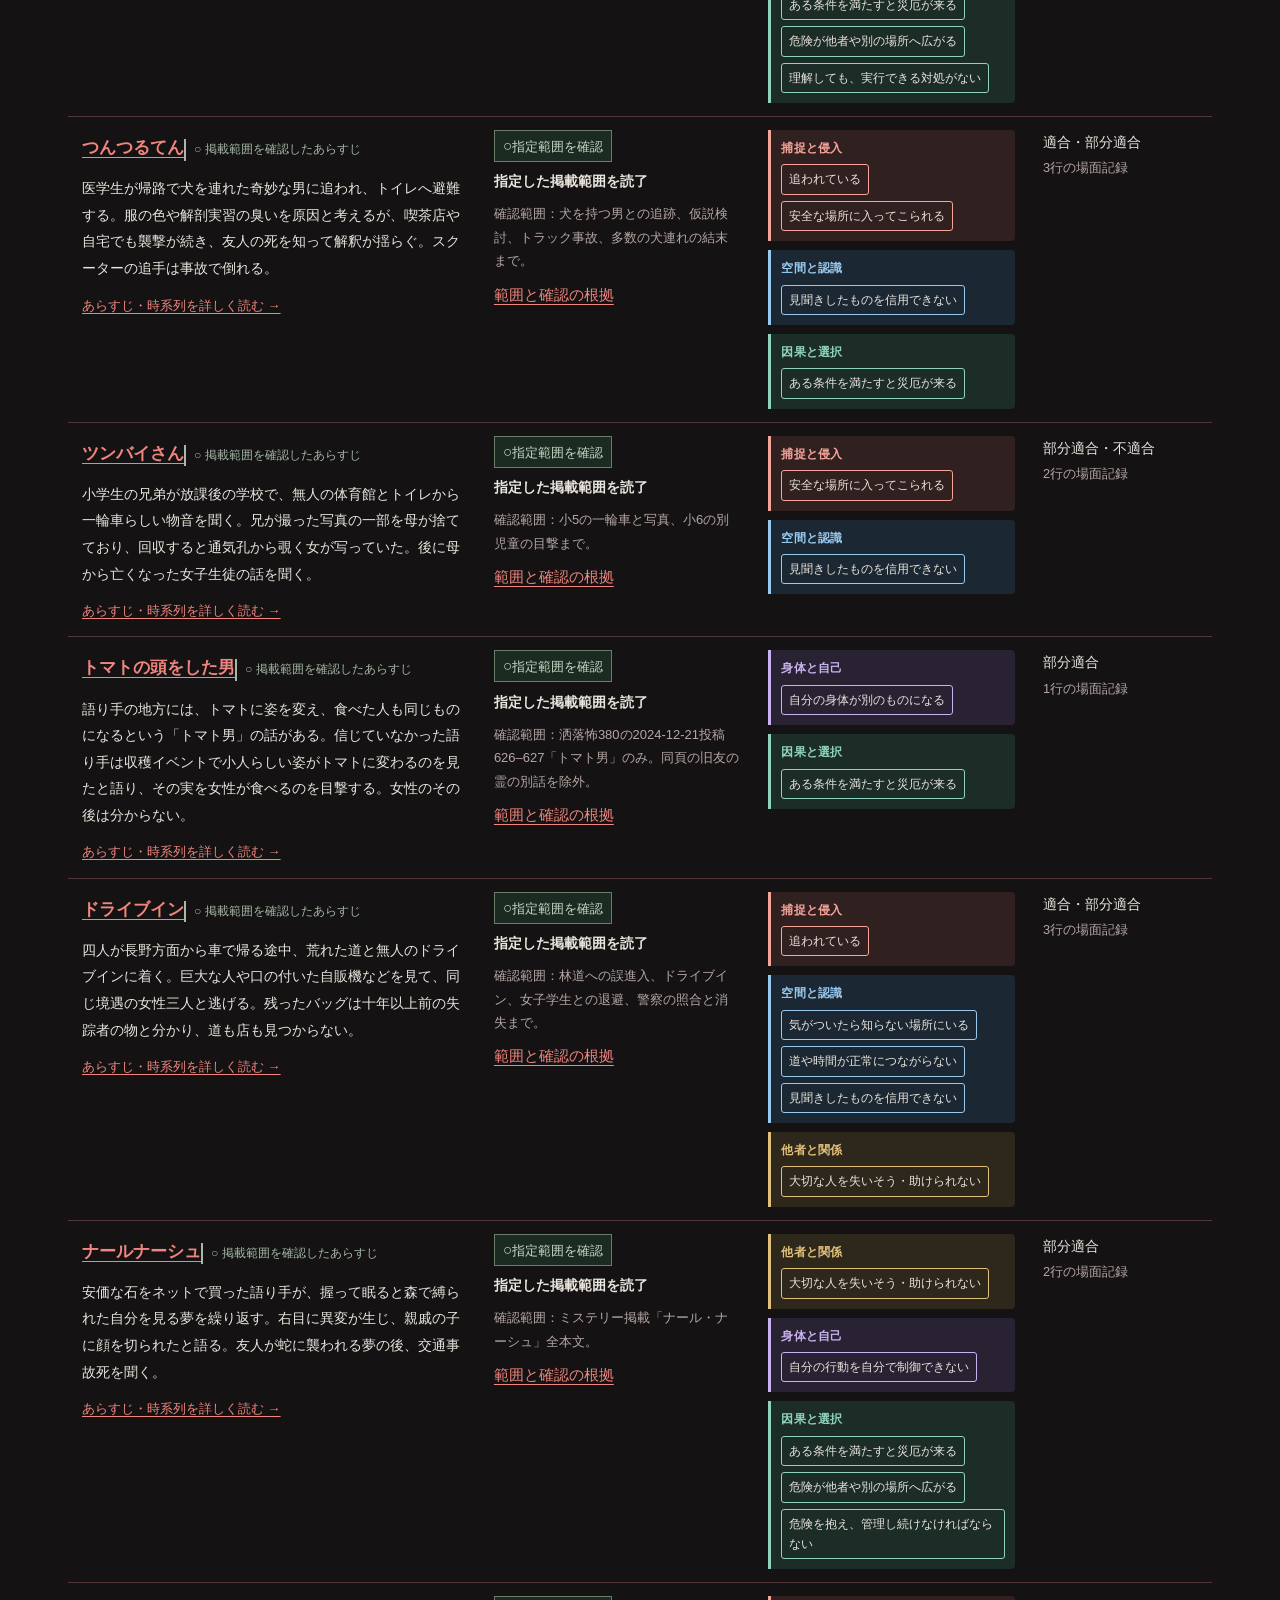
==== commit 2689b48f: "Add independent v3 story reader with edition navigation (refs #29)" ====
--- a/docs/index.html
+++ b/docs/index.html
@@ -15,7 +15,7 @@
 <header class="masthead">
   <a class="wordmark" href="./">洒落怖の問題状態を読む <span>調査報告・資料集</span></a>
   <nav aria-label="主要ナビゲーション">
-    <a href="#findings">結果</a><a href="#catalogue">作品別資料</a><a href="v3.html?edition=r2&amp;version=compare">v1／v3を比較する</a><a href="#versions">分類の基準</a><a href="#followup">確認範囲</a><a href="#sources">出典</a>
+    <a href="#findings">結果</a><a href="#catalogue">作品別資料</a><a id="v3-edition-link" href="v3-reader.html">v3版で読む</a><a href="#versions">分類の基準</a><a href="#followup">確認範囲</a><a href="#sources">出典</a>
   </nav>
 </header>
 <main id="main">
